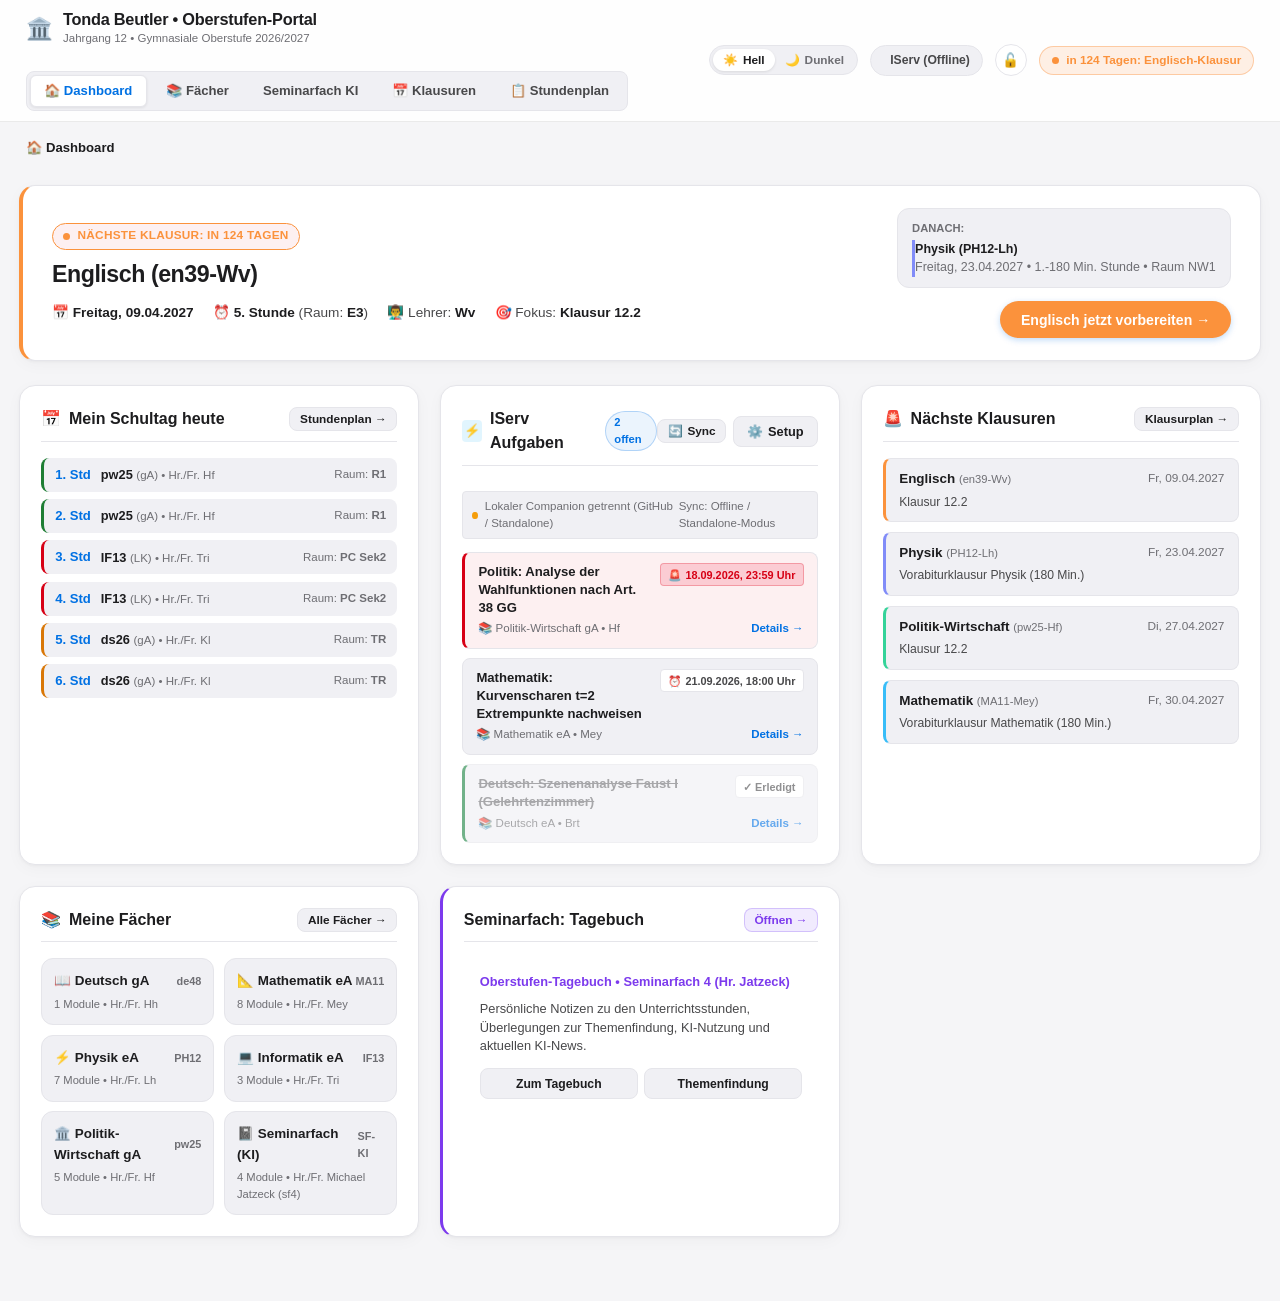
==== index.html @ 4c6f95b9 "auto: 3 Datei(en) - index.html, integral_kurs.js, tonda-oberstufe.html" ====
<!DOCTYPE html>
<html lang="de" data-theme="light">
<head>
  <meta charset="UTF-8">
  <meta name="viewport" content="width=device-width, initial-scale=1.0">
  <title>Tonda Beutler &bull; Oberstufen-Portal (Jahrgang 12)</title>
  <!-- KaTeX for crisp formulas without raw dollar signs (Local fast loading with CDN fallback) -->
  <link rel="stylesheet" href="katex.min.css">
  <link rel="stylesheet" href="katex-fonts.css?v=1">
  <script src="katex.min.js"></script>
  <!-- Early theme initialization to avoid flash of unstyled theme -->
  <script>
    (function() {
      try {
        var saved = localStorage.getItem('tonda_portal_theme');
        var prefersDark = window.matchMedia && window.matchMedia('(prefers-color-scheme: dark)').matches;
        var theme = (saved === 'light' || saved === 'dark') ? saved : (prefersDark ? 'dark' : 'light');
        document.documentElement.setAttribute('data-theme', theme);
      } catch (e) {}
    })();
  </script>
  <link rel="stylesheet" href="style.css?v=20261105_navfix">
  <link rel="stylesheet" href="mathe_trainer.css?v=20261105_5">
</head>
<body>

  <!-- Top Global Portal Navigation Bar -->
  <nav class="portal-nav">
    <div class="nav-left">
      <div class="portal-brand" onclick="navigateTo('dashboard')" style="cursor: pointer;">
        <span class="portal-logo-icon">🏛️</span>
        <div>
          <div class="portal-title">Tonda Beutler &bull; Oberstufen-Portal</div>
          <div class="portal-subtitle">Jahrgang 12 &bull; Gymnasiale Oberstufe 2026/2027</div>
        </div>
      </div>
      <div class="nav-tabs">
        <button class="nav-tab active" data-tab="dashboard" onclick="navigateTo('dashboard')">
          🏠 Dashboard
        </button>
        <button class="nav-tab" data-tab="faecher" onclick="navigateTo('faecher')">
          📚 Fächer
        </button>
        <button class="nav-tab" data-tab="seminarfach" onclick="navigateTo('seminarfach'); if(typeof renderSeminarfachView==='function')renderSeminarfachView();">
          Seminarfach KI
        </button>
        <button class="nav-tab" data-tab="kalender" onclick="navigateTo('kalender')">
          📅 Klausuren
        </button>
        <button class="nav-tab" data-tab="stundenplan" onclick="navigateTo('stundenplan')">
          📋 Stundenplan
        </button>
      </div>
    </div>
    <div class="nav-right">
      <!-- Apple-style Segmented Theme Control -->
      <div class="theme-segmented-control" role="group" aria-label="Farbschema auswählen">
        <button class="theme-seg-btn active" id="themeBtnLight" onclick="setTheme('light')" title="Helles Design aktivieren">
          <span>☀️</span>
          <span>Hell</span>
        </button>
        <button class="theme-seg-btn" id="themeBtnDark" onclick="setTheme('dark')" title="Dunkles Design aktivieren">
          <span>🌙</span>
          <span>Dunkel</span>
        </button>
      </div>
      <!-- IServ Status Badge -->
      <div class="iserv-nav-badge" id="navIservBadge" onclick="openIservConfigModal()" title="IServ Verbindung & Privatsphäre-Einstellungen">
        <span class="iserv-status-dot" id="navIservDot"></span>
        <span id="navIservText">IServ</span>
      </div>
      <!-- Privacy Lock Button -->
      <button class="btn-nav-privacy" id="btnNavPrivacy" onclick="triggerPrivacyAction()" title="Privatsphäre & PIN-Schutz">
        <span id="privacyLockIcon">🔒</span>
      </button>
      <span class="student-badge">Tutor: J. Hildebrandt</span>
      <div class="exam-pill-urgent" onclick="openFach('deutsch')" style="background: var(--accent-deutsch-bg); color: var(--accent-deutsch); border-color: var(--accent-deutsch-border); cursor: pointer;">
        <span class="status-dot" style="background: var(--accent-deutsch);"></span>
        <strong>Morgen: Deutsch-Klausur (Der Sandmann)</strong>
      </div>
    </div>
  </nav>

  <!-- Apple-Style Breadcrumbs Navigation Bar -->
  <div class="breadcrumbs-bar" id="breadcrumbsBar">
    <div class="breadcrumbs-trail" id="breadcrumbsTrail">
      <!-- Generated dynamically by main_hub.js?v=20260930_gegenueberstellung -->
    </div>
    <button class="btn-back-nav" id="btnBackNav" onclick="goBack()" style="display: none;">
      ← Zurück
    </button>
  </div>

  <!-- ========================================================================= -->
  <!-- VIEW 1: DASHBOARD (Home / Übersicht)                                      -->
  <!-- ========================================================================= -->
  <div id="view-dashboard" class="portal-view active-view">
    
    <!-- Urgent Klausur Hero Banner -->
    <div id="dashHeroUrgent"></div>

    <!-- 3-Column Dashboard Widgets Grid -->
    <div class="dashboard-grid">
      
      <!-- Card 1: Mein Schultag heute -->
      <div class="dash-card">
        <div class="dash-card-header">
          <div class="dash-card-title">
            <span>📅</span> Mein Schultag heute
          </div>
          <button class="btn-cal-action" onclick="navigateTo('stundenplan')" style="padding: 0.25rem 0.6rem; font-size: 0.74rem;">
            Stundenplan &rarr;
          </button>
        </div>
        <div class="today-schedule-list" id="todayScheduleList">
          <!-- Populated by renderTodaySchedule() -->
        </div>
      </div>

      <!-- Card 2: IServ Aufgaben & Hausaufgaben -->
      <div class="dash-card iserv-card" id="dashIservCard">
        <div class="dash-card-header">
          <div class="dash-card-title">
            <span class="iserv-header-icon">⚡</span>
            <span>IServ Aufgaben</span>
            <span class="iserv-pill-badge" id="iservCounterBadge">Lädt...</span>
          </div>
          <div class="iserv-card-actions">
            <button class="btn-cal-action iserv-btn-sync" id="btnIservSync" onclick="refreshIservTasks(event)" title="Aufgaben jetzt mit IServ abgleichen">
              <span id="syncSpinnerIcon">🔄</span> Sync
            </button>
            <button class="btn-cal-action" onclick="openIservConfigModal()" title="IServ Verbindung &amp; Schutz einstellen" style="display: inline-flex; align-items: center; gap: 0.3rem;">
              <span>⚙️</span> <span>Setup</span>
            </button>
          </div>
        </div>
        <!-- IServ Connection status bar -->
        <div class="iserv-status-bar" id="iservStatusBar" onclick="openIservConfigModal()" style="cursor: pointer;" title="Klicken für IServ-Einstellungen &amp; Verbindung">
          <div class="iserv-status-left">
            <span class="iserv-dot" id="iservStatusDot"></span>
            <span id="iservStatusServer">IServ verbinden...</span>
          </div>
          <span class="iserv-sync-label" id="iservLastSyncLabel">-</span>
        </div>
        <!-- Tasks list container -->
        <div class="iserv-tasks-list" id="iservTasksList">
          <div class="iserv-loading-state">Lade Aufgaben von IServ...</div>
        </div>
      </div>

      <!-- Card 2: Nächste Klausuren -->
      <div class="dash-card">
        <div class="dash-card-header">
          <div class="dash-card-title">
            <span>🚨</span> Nächste Klausuren
          </div>
          <button class="btn-cal-action" onclick="navigateTo('kalender')" style="padding: 0.25rem 0.6rem; font-size: 0.74rem;">
            Klausurplan &rarr;
          </button>
        </div>
        <div class="dash-exams-list" id="dashExamsList">
          <!-- Populated by renderUpcomingExams() -->
        </div>
      </div>

      <!-- Card 3: Schnellauswahl Fächer -->
      <div class="dash-card">
        <div class="dash-card-header">
          <div class="dash-card-title">
            <span>📚</span> Meine Fächer
          </div>
          <button class="btn-cal-action" onclick="navigateTo('faecher')" style="padding: 0.25rem 0.6rem; font-size: 0.74rem;">
            Alle Fächer &rarr;
          </button>
        </div>
        <div class="dash-subjects-grid" id="dashSubjectsGrid">
          <!-- Populated by renderDashboardSubjects() -->
        </div>
      </div>

      <!-- Card 4: Seminarfach KI & Tagebuch -->
      <div class="dash-card" style="border-left: 3px solid #7c3aed;">
        <div class="dash-card-header">
          <div class="dash-card-title">
            Seminarfach: Tagebuch
          </div>
          <button class="btn-cal-action" onclick="navigateTo('seminarfach')" style="padding: 0.25rem 0.6rem; font-size: 0.74rem; background: rgba(139, 92, 246, 0.12); color: #7c3aed; border-color: rgba(139, 92, 246, 0.3);">
            Öffnen &rarr;
          </button>
        </div>
        <div style="padding: 0.85rem 1rem; display: flex; flex-direction: column; gap: 0.55rem;">
          <div style="font-size: 0.8rem; font-weight: 700; color: #7c3aed;">
            Oberstufen-Tagebuch &bull; Seminarfach 4 (Hr. Jatzeck)
          </div>
          <div style="font-size: 0.8rem; color: var(--text-secondary); line-height: 1.45;">
            Persönliche Notizen zu den Unterrichtsstunden, Überlegungen zur Themenfindung, KI-Nutzung und aktuellen KI-News.
          </div>
          <div style="display: flex; gap: 0.4rem; margin-top: 0.25rem;">
            <button class="btn-cal-action" onclick="navigateTo('seminarfach')" style="font-size: 0.76rem; flex: 1;">
              Zum Tagebuch
            </button>
            <button class="btn-cal-action" onclick="navigateTo('seminarfach'); switchSfTab('themen');" style="font-size: 0.76rem; flex: 1;">
              Themenfindung
            </button>
          </div>
        </div>
      </div>

    </div>

  </div>

  <!-- ========================================================================= -->
  <!-- VIEW 2: FÄCHER-HUB (Catalog of all Grade 12 subjects)                    -->
  <!-- ========================================================================= -->
  <div id="view-faecher" class="portal-view">
    <div class="faecher-hero">
      <h2>📚 Deine Kurse &amp; Fächer (Jahrgang 12)</h2>
      <p>Wähle ein Schulfach aus, um direkt in die zugehörigen Lernmodule, Klausurschwerpunkte und Aufgaben einzutauchen.</p>
    </div>
    <div class="faecher-grid" id="faecherGrid">
      <!-- Populated by renderFaecherGrid() -->
    </div>
  </div>

  <!-- ========================================================================= -->
  <!-- VIEW 3: FACH-DETAILANSICHT (Themenkatalog des gewählten Fachs)            -->
  <!-- ========================================================================= -->
  <div id="view-fach-detail" class="portal-view">
    <div class="fach-detail-header" id="fachDetailHeader">
      <!-- Populated dynamically by renderFachDetail() -->
    </div>

    <!-- Segmented Tab Bar: Themen vs IServ-Dateien vs Eigene Uploads -->
    <div class="fach-subtabs-nav">
      <button class="fach-subtab-btn active" id="btnSubTabThemen" onclick="switchFachSubTab('themen')">
        <span>📚</span>
        <span>Themen &amp; Lernmodule</span>
      </button>
      <button class="fach-subtab-btn" id="btnSubTabIservFiles" onclick="switchFachSubTab('iserv-files')">
        <span>📁</span>
        <span>IServ Kursordner &amp; Dokumente</span>
        <span class="subtab-pill" id="fachFilesBadge">IServ</span>
      </button>
      <button class="fach-subtab-btn" id="btnSubTabUserDocs" onclick="switchFachSubTab('user-docs')">
        <span>📤</span>
        <span>Eigene Uploads &amp; Mitschriften</span>
        <span class="subtab-pill" id="fachUserDocsBadge" style="background: rgba(16, 185, 129, 0.15); color: #10b981;">0</span>
      </button>
    </div>

    <!-- Panel 1: Themenkatalog -->
    <div class="themen-grid" id="themenGrid">
      <!-- Populated dynamically by renderFachDetail() -->
    </div>

    <!-- Panel 2: IServ Files Explorer -->
    <div id="fachIservFilesPanel" class="fach-files-panel" style="display: none;">
      <!-- Explorer Header & Path -->
      <div class="files-explorer-header">
        <div class="files-explorer-title-box">
          <div class="files-breadcrumb-trail" id="filesBreadcrumbs">
            <!-- Breadcrumbs -->
          </div>
          <div class="files-status-info" id="filesStatusInfo">
            Lade Ordnerinhalt...
          </div>
        </div>
        <div class="files-top-actions">
          <button class="btn-action-dl-folder" id="btnDownloadFolder" onclick="downloadCurrentFolderForAi()" title="Alle Dateien und Unterordner dieses Verzeichnisses lokal speichern, damit die KI sie lesen kann">
            <span>⚡</span>
            <span id="lblDownloadFolder">Ganzen Ordner für KI freigeben</span>
          </button>
          <a class="btn-cal-action" id="linkOpenIservWeb" href="#" target="_blank" rel="noopener noreferrer" title="Diesen Ordner direkt auf IServ im Browser öffnen" style="text-decoration: none; display: inline-flex; align-items: center; justify-content: center; font-size: 1rem;">
            🌐
          </a>
          <button class="btn-cal-action" onclick="refreshCurrentFolder()" title="Aktualisieren">
            🔄
          </button>
        </div>
      </div>

      <!-- Files & Folders Content Grid -->
      <div class="files-layout-grid">
        <!-- Column 1: Unterordner -->
        <div class="files-col files-folders-col">
          <div class="files-col-header">
            <span>📁 Unterordner</span>
            <span class="files-col-badge" id="foldersCountBadge">0</span>
          </div>
          <div class="files-list-container" id="foldersListContainer">
            <!-- Folders populated dynamically -->
          </div>
        </div>

        <!-- Column 2: Dokumente & Dateien -->
        <div class="files-col files-docs-col">
          <div class="files-col-header">
            <span>📄 Dateien &amp; Arbeitsblätter</span>
            <span class="files-col-badge" id="filesCountBadge">0</span>
          </div>
          <div class="files-list-container" id="filesListContainer">
            <!-- Files populated dynamically -->
          </div>
        </div>
      </div>

      <!-- Informative Helper Banner -->
      <div class="files-ai-banner">
        <span style="font-size: 1.2rem;">💡</span>
        <div>
          <strong>Wie funktioniert die Freigabe für die KI?</strong>
          <p style="margin: 0.2rem 0 0 0; font-size: 0.76rem; color: var(--text-secondary); line-height: 1.4;">
            Wenn du auf <strong>„Für KI freigeben“</strong> klickst, lädt der lokale Server das Dokument in deinen geschützten Ordner <code>school/iserv_files/...</code> herunter. Ich als deine KI-Assistenz habe sofort vollen Lesezugriff auf die PDF-Inhalte und Arbeitsblätter, um dir beim Verstehen und Lösen der Aufgaben zu helfen.
          </p>
        </div>
      </div>
    </div>

    <!-- Panel 3: Eigene Uploads & Mitschriften -->
    <div id="fachUserDocsPanel" class="fach-user-docs-panel" style="display: none; padding-top: 0.5rem;">
      <!-- Populated dynamically by renderSubjectUserDocuments() -->
    </div>
  </div>

  <!-- ========================================================================= -->
  <!-- VIEW 4: FOKUSSIERTER TOPIC-WORKSPACE (Isoliertes Lernen)                 -->
  <!-- ========================================================================= -->
  <div id="view-topic-workspace" class="portal-view">
    
    <!-- Top Workspace Controller -->
    <div class="topic-workspace-header">
      <div class="topic-ws-left">
        <button class="btn-back-nav" id="btnWsBack" onclick="goBack()">
          &larr; Zurück zum Fach
        </button>
        <div class="topic-ws-title" id="wsTopicTitle">Lernmodul</div>
        <span class="p-badge" id="wsFachBadge">Fach</span>
      </div>
      <div id="wsTopicSubtitle" style="font-size: 0.82rem; color: var(--text-secondary); font-weight: 500;"></div>
    </div>

    <!-- Generic Module Placeholder -->
    <div id="topic-generic-placeholder" class="topic-module-box"></div>

    <!-- --------------------------------------------------------------------- -->
    <!-- DEUTSCH TOPIC: E.T.A. HOFFMANN - DER SANDMANN                         -->
    <!-- --------------------------------------------------------------------- -->
    <div id="topic-deutsch-sandmann" class="topic-module-box">
      <style>
        .deutsch-hero-banner {
          background: linear-gradient(135deg, rgba(185, 28, 28, 0.12) 0%, rgba(185, 28, 28, 0.03) 100%);
          border: 1px solid var(--accent-deutsch-border);
          border-left: 5px solid var(--accent-deutsch);
          border-radius: var(--radius-lg);
          padding: 1.25rem 1.5rem;
          margin-bottom: 1.5rem;
          display: flex;
          justify-content: space-between;
          align-items: center;
          flex-wrap: wrap;
          gap: 1rem;
        }
        .dh-title-area h2 {
          font-size: 1.45rem;
          font-weight: 800;
          color: var(--text-primary);
          margin-bottom: 0.25rem;
          display: flex;
          align-items: center;
          gap: 0.6rem;
        }
        .dh-meta {
          font-size: 0.85rem;
          color: var(--text-secondary);
          display: flex;
          flex-wrap: wrap;
          gap: 0.75rem;
          margin-top: 0.35rem;
        }
        .dh-pill {
          display: inline-flex;
          align-items: center;
          gap: 0.35rem;
          padding: 0.2rem 0.6rem;
          border-radius: var(--radius-xs);
          font-size: 0.76rem;
          font-weight: 700;
          background: var(--accent-deutsch-bg);
          color: var(--accent-deutsch);
          border: 1px solid var(--accent-deutsch-border);
        }
        .deutsch-tab-bar {
          display: flex;
          gap: 0.5rem;
          margin-bottom: 1.25rem;
          overflow-x: auto;
          padding-bottom: 0.25rem;
        }
        .deutsch-tab-btn {
          padding: 0.6rem 1.1rem;
          background: var(--bg-card);
          border: 1px solid var(--border-subtle);
          border-radius: var(--radius-md);
          color: var(--text-secondary);
          font-size: 0.86rem;
          font-weight: 600;
          cursor: pointer;
          transition: all 0.2s ease;
          display: inline-flex;
          align-items: center;
          gap: 0.45rem;
          white-space: nowrap;
        }
        .deutsch-tab-btn:hover {
          background: var(--bg-subtle);
          color: var(--text-primary);
          border-color: var(--border-medium);
        }
        .deutsch-tab-btn.active {
          background: var(--accent-deutsch);
          color: #ffffff;
          border-color: var(--accent-deutsch);
          box-shadow: 0 2px 8px rgba(185, 28, 28, 0.3);
        }
        .deutsch-panel {
          display: none;
          flex-direction: column;
          gap: 1.25rem;
        }
        .deutsch-panel.active-panel {
          display: flex;
        }
        .contrast-grid {
          display: grid;
          grid-template-columns: 1fr 1fr;
          gap: 1.25rem;
        }
        @media (max-width: 820px) {
          .contrast-grid {
            grid-template-columns: 1fr;
          }
        }
        .c-box {
          background: var(--bg-card);
          border-radius: var(--radius-md);
          border: 1px solid var(--border-subtle);
          padding: 1.2rem;
          box-shadow: var(--card-shadow);
          display: flex;
          flex-direction: column;
          gap: 0.75rem;
        }
        .c-box.clara {
          border-top: 4px solid #0284c7;
        }
        .c-box.olimpia {
          border-top: 4px solid var(--accent-deutsch);
        }
        .c-box.coppelius {
          border-top: 4px solid #7c3aed;
        }
        .c-box.coppola {
          border-top: 4px solid #d97706;
        }
        .c-head {
          display: flex;
          justify-content: space-between;
          align-items: baseline;
          border-bottom: 1px solid var(--border-subtle);
          padding-bottom: 0.6rem;
        }
        .c-head h4 {
          font-size: 1.05rem;
          font-weight: 800;
          color: var(--text-primary);
        }
        .c-badge {
          font-size: 0.72rem;
          font-weight: 700;
          padding: 0.15rem 0.5rem;
          border-radius: var(--radius-xs);
        }
        .quiz-card {
          background: var(--bg-card);
          border: 1px solid var(--border-subtle);
          border-radius: var(--radius-md);
          padding: 1rem 1.2rem;
          display: flex;
          flex-direction: column;
          gap: 0.5rem;
          box-shadow: var(--card-shadow);
        }
        .quiz-q {
          font-weight: 700;
          font-size: 0.92rem;
          color: var(--text-primary);
          display: flex;
          align-items: center;
          gap: 0.5rem;
        }
        .quiz-a {
          display: none;
          background: var(--bg-subtle);
          border-left: 3px solid var(--accent-deutsch);
          padding: 0.75rem 1rem;
          border-radius: 0 var(--radius-sm) var(--radius-sm) 0;
          font-size: 0.85rem;
          color: var(--text-secondary);
          line-height: 1.5;
          margin-top: 0.4rem;
        }
        .btn-toggle-quiz {
          align-self: flex-start;
          background: transparent;
          border: 1px solid var(--border-medium);
          padding: 0.3rem 0.75rem;
          border-radius: var(--radius-sm);
          font-size: 0.78rem;
          font-weight: 600;
          color: var(--text-secondary);
          cursor: pointer;
          transition: all 0.15s ease;
        }
        .btn-toggle-quiz:hover {
          background: var(--bg-subtle);
          color: var(--text-primary);
        }
        .quote-callout {
          background: var(--bg-subtle);
          border-left: 4px solid var(--accent-deutsch);
          border-radius: 0 var(--radius-sm) var(--radius-sm) 0;
          padding: 0.85rem 1.15rem;
          margin: 0.5rem 0;
          font-style: italic;
          color: var(--text-primary);
          font-size: 0.92rem;
          line-height: 1.45;
        }
        .quote-sub {
          display: block;
          font-style: normal;
          font-size: 0.78rem;
          color: var(--text-muted);
          margin-top: 0.35rem;
          font-weight: 600;
        }
      </style>

      <!-- HERO BANNER -->
      <div class="deutsch-hero-banner">
        <div class="dh-title-area">
          <h2><span>📖</span> E.T.A. Hoffmann: Der Sandmann (1816)</h2>
          <div class="dh-meta">
            <span class="dh-pill">🚨 Klausur: 01.10.2026 (1. Std., R3)</span>
            <span>Fach: <strong>Deutsch gA (de48)</strong></span>
            <span>Lehrerin: <strong>Fr. Heinrich (Hh)</strong></span>
            <span>Epoche: <strong>Schwarze Romantik / Spätromantik</strong></span>
          </div>
        </div>
        <div style="display: flex; gap: 0.5rem;">
          <button class="btn-cal-action" onclick="openFach('deutsch')" style="font-size: 0.8rem;">
            &larr; Deutsch-Übersicht
          </button>
        </div>
      </div>

      <!-- TAB NAVIGATION -->
      <div class="deutsch-tab-bar">
        <button class="deutsch-tab-btn active" id="dtab-btn-augen" onclick="switchDeutschTab('augen')">
          <span>👀</span> 1. Erstes &amp; Zweites Augenpaar
        </button>
        <button class="deutsch-tab-btn" id="dtab-btn-auseinandersetzung" onclick="switchDeutschTab('auseinandersetzung')">
          <span>✍️</span> 2. Die Gegenüberstellung (Leitfaden)
        </button>
        <button class="deutsch-tab-btn" id="dtab-btn-streitfragen" onclick="switchDeutschTab('streitfragen')">
          <span>⚔️</span> 3. Die 3 Klausur-Streitfragen
        </button>
        <button class="deutsch-tab-btn" id="dtab-btn-zitate" onclick="switchDeutschTab('zitate')">
          <span>💎</span> 4. Zitate &amp; Formulierungen
        </button>
        <button class="deutsch-tab-btn" id="dtab-btn-quiz" onclick="switchDeutschTab('quiz')">
          <span>🧠</span> 5. Klausur-Quiz (8 Fragen)
        </button>
      </div>

      <!-- =================================================================== -->
      <!-- TAB 1: ERSTES & ZWEITES AUGENPAAR                                   -->
      <!-- =================================================================== -->
      <div id="dpanel-augen" class="deutsch-panel active-panel">
        
        <!-- CARD 1: DIE WEIBLICHEN AUGENPAARE (CLARA VS. OLIMPIA) -->
        <section class="p-card">
          <div class="p-card-header">
            <h3><span>👁️</span> Ebene 1: Die gegensätzlichen Frauenaugen (Clara vs. Olimpia)</h3>
            <span class="p-badge" style="background: rgba(185, 28, 28, 0.15); color: var(--accent-deutsch); border: 1px solid var(--accent-deutsch-border);">Klausur-Kernfokus</span>
          </div>
          <p style="font-size: 0.88rem; color: var(--text-secondary); line-height: 1.5; margin-bottom: 1rem;">
            Das Augenmotiv spiegelt Nathanaels geistigen Zustand und seine gestörte Beziehung zur Wirklichkeit. Im Zentrum steht der <strong>fatale Rollentausch</strong> zwischen der lebendigen Frau und der toten Holzpuppe:
          </p>

          <div class="contrast-grid">
            <!-- CLARA -->
            <div class="c-box clara">
              <div class="c-head">
                <h4>1. Augenpaar: Clara</h4>
                <span class="c-badge" style="background: rgba(2, 132, 199, 0.15); color: #0284c7; border: 1px solid rgba(2, 132, 199, 0.3);">Aufklärung &bull; Realität</span>
              </div>
              <ul style="font-size: 0.84rem; color: var(--text-secondary); line-height: 1.55; margin-left: 1.1rem; display: flex; flex-direction: column; gap: 0.45rem;">
                <li><strong>Namensbedeutung:</strong> Lat. <em>clarus</em> = die Helle, Klare, Reine, Einsichtige.</li>
                <li><strong>Reale Beschaffenheit:</strong> Lebendige, klare, aufmerksame Augen. Der Erzähler lobt ihren seelenvollen, reinen Blick.</li>
                <li><strong>Funktion &amp; Weltbild:</strong> Repräsentantin der <strong>Aufklärung</strong> und des gesunden Menschenverstands. Sie entlarvt den Sandmann als psychologisches Hirngespinst (<em>„Alles Entsetzliche existierte nur in deinem Gemüt“</em>).</li>
                <li><strong>Nathanaels Wahrnehmungsverzerrung:</strong> Da Clara seine düsteren Dichtungen kritisch hinterfragt und nicht hysterisch bewundert, empfindet er ihren klaren Blick als Kälte. Er beschuldigt sie eines <em>„toten Gemüts“</em> und beschimpft sie im Affekt als <strong>„leblose, verdammte Puppe“</strong>!</li>
                <li><strong>Beziehungsdynamik:</strong> Echte, gleichberechtigte Kommunikation. Nathanael hält diese Konfrontation mit der Wirklichkeit nicht aus.</li>
              </ul>
            </div>

            <!-- OLIMPIA -->
            <div class="c-box olimpia">
              <div class="c-head">
                <h4>2. Augenpaar: Olimpia</h4>
                <span class="c-badge" style="background: rgba(185, 28, 28, 0.15); color: var(--accent-deutsch); border: 1px solid var(--accent-deutsch-border);">Täuschung &bull; Projektion</span>
              </div>
              <ul style="font-size: 0.84rem; color: var(--text-secondary); line-height: 1.55; margin-left: 1.1rem; display: flex; flex-direction: column; gap: 0.45rem;">
                <li><strong>Reale Beschaffenheit:</strong> Eine leblose Holzpuppe (Automat). Ihre Augen sind <strong>starre Glasaugen</strong>, blicklos, unbeweglich, seelenlos und <em>„todesstarr“</em>.</li>
                <li><strong>Nathanaels Wahrnehmungsverzerrung:</strong> Durch Coppolas manipulierendes <strong>Taschenperspektiv</strong> meint Nathanael, in ihren Augen tiefste Seelenverwandtschaft, Liebe und feurige Blicke zu sehen (<em>„strahlende Sehnsucht“</em>).</li>
                <li><strong>Funktion &amp; Weltbild:</strong> <strong>Narzisstische Projektionsfläche</strong>. Olimpia sagt im Grunde nur <em>„Ach, ach!“</em>. Sie widerspricht nie, hat keinen eigenen Verstand und dient Nathanael nur als stummer Spiegel, in dem er sich selbst als Dichtergenie anhimmelt.</li>
                <li><strong>Höhepunkt &amp; Vernichtung:</strong> Streit zwischen Coppola und Spalanzani. Spalanzani reißt ihr die Augen heraus und schleudert Nathanael die blutigen Glasaugen an die Brust: <em>„Da hast du die Augen!“</em></li>
                <li><strong>Beziehungsdynamik:</strong> Schein-Beziehung ohne Gegenüber. Nathanael liebt nicht Olimpia, sondern nur sein eigenes Echo.</li>
              </ul>
            </div>
          </div>

          <!-- KLAUSUR-HIGHLIGHT BOX -->
          <div class="schema-box" style="border-left: 4px solid var(--accent-deutsch); margin-top: 1.25rem;">
            <div class="sb-head">
              <strong>💡 Klausur-Pointe für die Bestnote: Der fatale Rollentausch</strong>
              <span class="sb-badge" style="background: var(--accent-deutsch-bg); color: var(--accent-deutsch);">Pointen-Garant</span>
            </div>
            <p style="font-size: 0.85rem; color: var(--text-secondary); line-height: 1.5;">
              Nathanael erleidet eine vollständige Verkehrung seiner Wahrnehmung: 
              Er degradiert die <strong>lebendige, fühlende Frau (Clara)</strong> zur <em>„leblosen Puppe“</em>, weil sie autonom denkt und ihm widerspricht. Gleichzeitig erhebt er die <strong>tote, künstliche Holzpuppe (Olimpia)</strong> zur <em>„einzigen Frau mit Seele“</em>, weil sie stumm bleibt und sein Ego ungestört reflektiert. Seine Liebe zu Olimpia ist in Wahrheit reiner <strong>Narzissmus</strong>.
            </p>
          </div>
        </section>

        <!-- CARD 2: DIE TRAUMATISCHEN GEWALT-SZENEN (COPPELIUS VS. COPPOLA) -->
        <section class="p-card">
          <div class="p-card-header">
            <h3><span>⚡</span> Ebene 2: Die traumatischen Augen-Szenen (Kindheit vs. Erwachsenenalter)</h3>
            <span class="p-badge" style="background: rgba(124, 58, 237, 0.15); color: #7c3aed; border: 1px solid rgba(124, 58, 237, 0.3);">Traumagenese &bull; Freud</span>
          </div>

          <div class="contrast-grid">
            <!-- SZENE 1 -->
            <div class="c-box coppelius">
              <div class="c-head">
                <h4>1. Szene: Das Kindheitstrauma</h4>
                <span class="c-badge" style="background: rgba(124, 58, 237, 0.15); color: #7c3aed;">Coppelius &bull; Alchemie</span>
              </div>
              <ul style="font-size: 0.84rem; color: var(--text-secondary); line-height: 1.55; margin-left: 1.1rem; display: flex; flex-direction: column; gap: 0.45rem;">
                <li><strong>Der Ursprung:</strong> Die Amme erzählt das Schauermärchen vom Sandmann, der bösen Kindern Sand in die Augen streut, bis sie blutig herausspringen, und sie an seine Jungen im Eulennest verfüttert.</li>
                <li><strong>Die Konfrontation:</strong> Nathanael versteckt sich im Zimmer des Vaters. Der grässliche Advokat <strong>Coppelius</strong> führt alchemistische Experimente durch.</li>
                <li><strong>Der Gewaltexzess:</strong> Coppelius entdeckt den Knaben, reißt ihn an sich: <em>„Augen her, Augen her!“</em> Er droht, glühende Asche/Glutkörner in seine Augen zu streuen und schraubt ihm symbolisch Hände und Füße ab.</li>
                <li><strong>Das Ende:</strong> Bei einem späteren Experiment explodiert der Ofen – der Vater stirbt, Coppelius flieht spurlos.</li>
                <li><strong>Deutung nach Freud:</strong> Angst vor Erblindung ist die psychische Verschiebung der <strong>Kastrationsangst</strong> und der Angst vor Bestrafung durch die übermächtige Vaterfigur.</li>
              </ul>
            </div>

            <!-- SZENE 2 -->
            <div class="c-box coppola">
              <div class="c-head">
                <h4>2. Szene: Die Wiederkehr des Traumas</h4>
                <span class="c-badge" style="background: rgba(217, 119, 6, 0.15); color: #d97706;">Coppola &bull; Brillen &amp; Puppe</span>
              </div>
              <ul style="font-size: 0.84rem; color: var(--text-secondary); line-height: 1.55; margin-left: 1.1rem; display: flex; flex-direction: column; gap: 0.45rem;">
                <li><strong>Das Auftauchen:</strong> Der italienische Händler <strong>Giuseppe Coppola</strong> klopft an Nathanaels Studentenzimmer. Er ähnelt Coppelius bis aufs Haar.</li>
                <li><strong>Die Kiste der Augen:</strong> Coppola ruft: <em>„Ei, Sköne Oke – Sköne Oke!“</em> (Schöne Augen). Er öffnet seinen Kasten: Hunderte Brillen und Linsen starren Nathanael wie flammende, dämonische Augen an.</li>
                <li><strong>Das Instrument der Täuschung:</strong> Nathanael kauft aus panischer Beklemmung das <strong>Taschenperspektiv</strong>. Statt die Realität zu schärfen, verzerrt das optische Glas seinen Blick auf Olimpia vollends.</li>
                <li><strong>Die Entlarvung:</strong> Nathanael wird Zeuge des Streits zwischen Spalanzani und Coppola. Olimpia liegt ohne Augen da – die blutigen Glasaugen fliegen ihm an die Brust.</li>
                <li><strong>Der Rückfall:</strong> Das verdrängte Kindheitstrauma bricht schlagartig durch; Nathanael verfällt dem absoluten Tobsuchtswahn (<em>„Feuerkreis, dreh dich!“</em>).</li>
              </ul>
            </div>
          </div>
        </section>

      </div>

      <!-- =================================================================== -->
      <!-- =================================================================== -->
      <!-- TAB 2: DIE GEGENÜBERSTELLUNG (LEITFADEN & 4 KRITERIEN)              -->
      <!-- =================================================================== -->
      <div id="dpanel-auseinandersetzung" class="deutsch-panel">
        <section class="p-card">
          <div class="p-card-header">
            <h3><span>⚖️</span> Leitfaden: Wie schreibe ich die Gegenüberstellung (AFB II / III)?</h3>
            <span class="p-badge" style="background: rgba(30, 126, 52, 0.15); color: #16a34a; border: 1px solid rgba(30, 126, 52, 0.3);">Klausur-Erfolgsplan</span>
          </div>
          <p style="font-size: 0.88rem; color: var(--text-secondary); line-height: 1.5; margin-bottom: 1rem;">
            Der Operator <strong>„Gegenüberstellen“</strong> (Vergleichen) verlangt, zwei Figuren, Aspekte oder Textstellen nach <strong>festen Kriterien</strong> systematisch auf <strong>Gemeinsamkeiten</strong> und <strong>Unterschiede</strong> zu untersuchen und ein synthetisierendes Fazit zu ziehen.
          </p>

          <div class="schema-step-list">
            <!-- SCHRITT 1 -->
            <div class="schema-box" style="border-left: 3px solid #0284c7;">
              <div class="sb-head">
                <strong>1. Einleitung (ca. 10 %): Basissatz &amp; Vergleichshypothese</strong>
                <span class="sb-badge" style="background: rgba(2, 132, 199, 0.15); color: #0284c7;">Schritt 1</span>
              </div>
              <ul style="font-size: 0.82rem; color: var(--text-secondary); line-height: 1.5;">
                <li><strong>Basissatz:</strong> Textsorte (Schauernovelle), Titel (<em>Der Sandmann</em>), Autor (E.T.A. Hoffmann), Erscheinungsjahr (1816), Epoche (Schwarze Romantik).</li>
                <li><strong>Nennung der Vergleichsgegenstände:</strong> 1. Augenpaar (Clara) vs. 2. Augenpaar (Olimpia).</li>
                <li><strong>Vergleichshypothese formulieren:</strong> <em>„Die Augenpaare von Clara und Olimpia fungieren als kontrastierende Spiegel von Nathanaels Psyche und markieren den Wendepunkt seines fortschreitenden Realitätsverlusts.“</em></li>
              </ul>
            </div>

            <!-- SCHRITT 2: DIE 4 KRITERIEN -->
            <div class="schema-box" style="border-left: 3px solid #d97706;">
              <div class="sb-head">
                <strong>2. Hauptteil: Der kriterienorientierte Vergleich (Die 4 Kern-Kriterien)</strong>
                <span class="sb-badge" style="background: rgba(217, 119, 6, 0.15); color: #d97706;">Schritt 2 &bull; Kriterien</span>
              </div>
              <div style="display: flex; flex-direction: column; gap: 0.6rem; margin-top: 0.4rem;">
                <div style="background: var(--bg-card); padding: 0.6rem 0.8rem; border-radius: var(--radius-sm); border: 1px solid var(--border-subtle);">
                  <strong style="color: var(--text-primary); font-size: 0.83rem;">Kriterium 1: Physische Beschaffenheit (Biologie vs. Mechanik)</strong>
                  <p style="font-size: 0.8rem; color: var(--text-secondary); margin-top: 0.15rem;">
                    Claras Augen sind menschlich, sehend, lebendig und reagieren autonom auf Licht und Emotionen. Olimpias Augen sind tote, künstliche Glasaugen, blicklos, unbeweglich und <em>„todesstarr“</em>.
                  </p>
                </div>
                <div style="background: var(--bg-card); padding: 0.6rem 0.8rem; border-radius: var(--radius-sm); border: 1px solid var(--border-subtle);">
                  <strong style="color: var(--text-primary); font-size: 0.83rem;">Kriterium 2: Epochenkontext &amp; Symbolik (Aufklärung vs. Romantische Täuschung)</strong>
                  <p style="font-size: 0.8rem; color: var(--text-secondary); margin-top: 0.15rem;">
                    Claras Name (lat. <em>clarus</em> = hell, klar) steht für das Ideal der Aufklärung: Vernunft, Entzauberung des Aberglaubens. Olimpia steht für die Schwarze Romantik: Das Unheimliche, Täuschung durch Technik, den leblosen Automaten.
                  </p>
                </div>
                <div style="background: var(--bg-card); padding: 0.6rem 0.8rem; border-radius: var(--radius-sm); border: 1px solid var(--border-subtle);">
                  <strong style="color: var(--text-primary); font-size: 0.83rem;">Kriterium 3: Nathanaels Wahrnehmungsverzerrung (Der fatale Rollentausch)</strong>
                  <p style="font-size: 0.8rem; color: var(--text-secondary); margin-top: 0.15rem;">
                    Nathanael verdreht die Realität pervertiert ins Gegenteil: Er empfindet Claras klaren Blick als Kälte (beschimpft sie als <em>„leblose Puppe“</em>), während er durch Coppolas Taschenperspektiv in Olimpias toten Glasaugen <em>„feurige Blicke“</em> und <em>„Seelentiefe“</em> zu erkennen meint.
                  </p>
                </div>
                <div style="background: var(--bg-card); padding: 0.6rem 0.8rem; border-radius: var(--radius-sm); border: 1px solid var(--border-subtle);">
                  <strong style="color: var(--text-primary); font-size: 0.83rem;">Kriterium 4: Beziehungsdynamik &amp; Funktion für Nathanael (Dialog vs. Monolog/Narzissmus)</strong>
                  <p style="font-size: 0.8rem; color: var(--text-secondary); margin-top: 0.15rem;">
                    Clara ist ein autonomes Gegenüber, das ihm widerspricht und ihn fordert (echte Liebe, die Nathanael überfordert). Olimpia ist ein stummer Spiegel (sagt nur <em>„Ach, ach!“</em>), in dem Nathanael ausschließlich sein eigenes Genie-Ich anhimmelt (reiner Narzissmus).
                  </p>
                </div>
              </div>
            </div>

            <!-- SCHRITT 3: GEMEINSAMKEITEN & UNTERSCHIEDE -->
            <div class="schema-box" style="border-left: 3px solid #7c3aed;">
              <div class="sb-head">
                <strong>3. Synthese: Gemeinsamkeiten &amp; Divergenzen herausarbeiten</strong>
                <span class="sb-badge" style="background: rgba(124, 58, 237, 0.15); color: #7c3aed;">Schritt 3</span>
              </div>
              <ul style="font-size: 0.82rem; color: var(--text-secondary); line-height: 1.5;">
                <li><strong>Gemeinsamkeiten:</strong> Beide Figuren werden zum Zentrum von Nathanaels Liebesleidenschaft; an beiden Figuren entzündet sich sein Wahn (Puppen-Motiv, Todes- und Eifersuchtsphantasien).</li>
                <li><strong>Fundamentaler Unterschied:</strong> Clara will ihn in die Realität zurückholen $
ightarrow$ Nathanael flieht; Olimpia erlaubt ihm die totale Flucht aus der Realität $
ightarrow$ Nathanael verfällt ihr restlos.</li>
              </ul>
            </div>

            <!-- SCHRITT 4: FAZIT & SIGNALWÖRTER -->
            <div class="schema-box" style="border-left: 3px solid var(--accent-deutsch);">
              <div class="sb-head">
                <strong>4. Schlusssurteil &amp; Formulierungshilfen für die Gegenüberstellung</strong>
                <span class="sb-badge" style="background: var(--accent-deutsch-bg); color: var(--accent-deutsch);">Schritt 4</span>
              </div>
              <div style="font-size: 0.82rem; color: var(--text-secondary); line-height: 1.55;">
                <p><strong>Perfekte Satzstarter für die Gegenüberstellung:</strong></p>
                <ul style="margin-left: 1.1rem; margin-top: 0.25rem;">
                  <li><em>„Im diametralen Gegensatz zu Claras hellem, lebendigem Blick erweisen sich Olimpias Augen als...“</em></li>
                  <li><em>„Hinsichtlich der Beschaffenheit divergieren die beiden Augenpaare fundamental: Während Clara...“</em></li>
                  <li><em>„Diese Gegenüberstellung verdeutlicht die tragische Inversion in Nathanaels Bewusstsein...“</em></li>
                  <li><em>„Zusammenfassend markiert der Vergleich der beiden Augenpaare die Spaltung zwischen aufgeklärter Wirklichkeit und romantischer Wahnwelt.“</em></li>
                </ul>
              </div>
            </div>
          </div>
        </section>
      </div>

      <!-- =================================================================== -->
      <!-- TAB 3: DIE 3 KLASSISCHEN KLAUSUR-STREITFRAGEN                      -->
      <!-- =================================================================== -->
      <div id="dpanel-streitfragen" class="deutsch-panel">
        
        <!-- STREITFRAGE 1 -->
        <section class="p-card">
          <div class="p-card-header">
            <h3><span>⚔️</span> Streitfrage 1: Psychologischer Wahn vs. Reale Dämonie</h3>
            <span class="p-badge" style="background: rgba(185, 28, 28, 0.15); color: var(--accent-deutsch);">Klassiker Nr. 1</span>
          </div>
          <div class="contrast-grid">
            <div class="c-box" style="border-top: 3px solid #0284c7;">
              <h4 style="color: #0284c7;">Position A: Psychologische Störung / Wahn</h4>
              <ul style="font-size: 0.82rem; color: var(--text-secondary); line-height: 1.5; margin-left: 1rem;">
                <li><strong>Traumatisierung:</strong> Die Ammenmärchen haben sich als Phobie ins kindliche Gemüt eingebrannt. Der Tod des Vaters fixiert das Trauma.</li>
                <li><strong>Autosuggestion:</strong> Nathanael deutet zufällige Begegnungen (Coppola = Hausierer mit Brillen) wahnhaft als Rückkehr des Dämons Coppelius.</li>
                <li><strong>Sigmund Freud („Das Unheimliche“):</strong> Die Bedrohung der Augen ist die verdrängte <em>Kastrationsangst</em>; Coppelius spaltet die Vaterfigur in den guten Vater (Experimente) und bösen Vater (Coppelius/Zerstörer).</li>
              </ul>
            </div>
            <div class="c-box" style="border-top: 3px solid #7c3aed;">
              <h4 style="color: #7c3aed;">Position B: Reale dämonische Mächte</h4>
              <ul style="font-size: 0.82rem; color: var(--text-secondary); line-height: 1.5; margin-left: 1rem;">
                <li><strong>Nachtseite der Natur:</strong> Romantische Überzeugung, dass der Mensch von finsteren, unerklärlichen Schicksalsmächten gelenkt wird.</li>
                <li><strong>Reale Doppelgängerschaft:</strong> Coppola und Coppelius kooperieren nachweislich mit Spalanzani. Die Puppe Olimpia existiert real!</li>
                <li><strong>Schlussauftritt:</strong> Beim Turmsturz steht Coppelius tatsächlich mitten im Volk und prophezeit Nathanaels Tod (<em>„Wart nur, der kommt schon von selbst herunter“</em>).</li>
              </ul>
            </div>
          </div>
          <div class="schema-box" style="margin-top: 0.8rem; background: var(--bg-subtle);">
            <strong style="color: var(--text-primary); font-size: 0.84rem;">🎯 Synthese für die Klausur:</strong>
            <p style="font-size: 0.82rem; color: var(--text-secondary); margin-top: 0.2rem;">
              Hoffmann wendet das poetische Konzept des <strong>unzuverlässigen Erzählers</strong> an (Konzept des Phantastischen nach Todorov). Die düstere Macht entfaltet ihre Wirkung gerade <em>durch</em> Nathanaels labile Psyche. Wie Clara treffend formuliert: Die dunkle Macht kann nur siegen, wenn das eigene Innere ihr Raum gibt.
            </p>
          </div>
        </section>

        <!-- STREITFRAGE 2 -->
        <section class="p-card">
          <div class="p-card-header">
            <h3><span>⚖️</span> Streitfrage 2: Clara – Lebensretterin oder verständnislose Philisterin?</h3>
            <span class="p-badge" style="background: rgba(2, 132, 199, 0.15); color: #0284c7;">Aufklärung vs. Romantik</span>
          </div>
          <div class="contrast-grid">
            <div class="c-box" style="border-top: 3px solid #16a34a;">
              <h4 style="color: #16a34a;">Pro Clara (Die Vernunft &amp; Rettung)</h4>
              <ul style="font-size: 0.82rem; color: var(--text-secondary); line-height: 1.5; margin-left: 1rem;">
                <li>Sie analysiert Nathanaels Trauma messerscharf und nimmt ihm die Schuldgefühle.</li>
                <li>Sie liebt ihn aufrichtig und bewahrt ihn vor dem Duell mit ihrem Bruder Lothar.</li>
                <li>Auf dem Turm versucht sie bis zur letzten Sekunde, ihn vor dem Sturz ins Verderben zu bewahren.</li>
              </ul>
            </div>
            <div class="c-box" style="border-top: 3px solid #dc2626;">
              <h4 style="color: #dc2626;">Contra Clara (Kälte &amp; Philistertum)</h4>
              <ul style="font-size: 0.82rem; color: var(--text-secondary); line-height: 1.5; margin-left: 1rem;">
                <li>Ihr fehlt jedes Verständnis für künstlerische Sensibilität und seelische Abgründe.</li>
                <li>Sie langweilt sich bei seinen Gedichten und fordert ihn auf, seine Kunst ins Feuer zu werfen.</li>
                <li>Am Ende heiratet sie einen biederen, unauffälligen Mann und lebt ein bürgerliches Idyll („Philister-Dasein“).</li>
              </ul>
            </div>
          </div>
        </section>

        <!-- STREITFRAGE 3 -->
        <section class="p-card">
          <div class="p-card-header">
            <h3><span>🤖</span> Streitfrage 3: Olimpia als bösartige Satire auf die Gesellschaft</h3>
            <span class="p-badge" style="background: rgba(217, 119, 6, 0.15); color: #d97706;">Gesellschaftskritik</span>
          </div>
          <p style="font-size: 0.84rem; color: var(--text-secondary); line-height: 1.5;">
            Warum fällt die Gesellschaft wochenlang auf eine Holzpuppe herein?
            Hoffmann übt hier vernichtende Kritik am <strong>patriarchalen Frauenbild</strong> des 19. Jahrhunderts:
          </p>
          <ul style="font-size: 0.82rem; color: var(--text-secondary); line-height: 1.5; margin-left: 1.2rem; margin-top: 0.4rem;">
            <li>Eine „perfekte bürgerliche Dame“ sollte Klavier spielen, zierlich tanzen, nicht widersprechen und den Mann anhimmeln. Olimpia tut exakt das – und wird deshalb von Professoren und Studenten als hochgebildet und sittsam gelobt!</li>
            <li>Nach der Entlarvung bricht in der Stadt Panik aus: Die Bürger verlangen von ihren Bräuten und Ehefrauen, dass sie beim Sprechen leicht gähnen oder ungelenk tanzen, um zu beweisen, dass sie keine Maschinen sind!</li>
          </ul>
        </section>

      </div>

      <!-- =================================================================== -->
      <!-- TAB 4: ZITATE & FORMULIERUNGSHILFEN                                 -->
      <!-- =================================================================== -->
      <div id="dpanel-zitate" class="deutsch-panel">
        
        <!-- CARD: SCHLÜSSELZITATE -->
        <section class="p-card">
          <div class="p-card-header">
            <h3><span>💎</span> Die 6 goldenen Klausur-Zitate (mit Anwendungskontext)</h3>
            <span class="p-badge" style="background: var(--accent-deutsch-bg); color: var(--accent-deutsch);">Auswendig lernen!</span>
          </div>

          <div class="quote-callout">
            „Augen her, Augen her!“
            <span class="quote-sub">Coppelius beim Nachtexperiment &bull; Perfekt für: Kindheitstrauma, Kastrationsangst nach Freud, Ursprung des Wahns.</span>
          </div>

          <div class="quote-callout">
            „Ei, Sköne Oke – Sköne Oke!“
            <span class="quote-sub">Giuseppe Coppola beim Brillenverkauf &bull; Perfekt für: Reaktivierung des Traumas, Verkaufsgespräch der optischen Linsen.</span>
          </div>

          <div class="quote-callout">
            „Glaube, dass wenn es eine dunkle Macht gibt, ... sie in unserem eignen Innern Platz greifen muss.“
            <span class="quote-sub">Clara in ihrem 1. Brief an Nathanael &bull; Perfekt für: Aufklärerische Vernunft, psychologische Verinnerlichung des Bösen.</span>
          </div>

          <div class="quote-callout">
            „Du leblose, verdammte Puppe!“
            <span class="quote-sub">Nathanael zu Clara beim Streit um sein Gedicht &bull; Perfekt für: Verkehrung der Wirklichkeit / Rollentausch vor dem Olimpia-Kontakt.</span>
          </div>

          <div class="quote-callout">
            „Da hast du die Augen – da hast du sie!“
            <span class="quote-sub">Spalanzani schleudert die blutigen Glasaugen an Nathanaels Brust &bull; Perfekt für: Wendepunkt (Peripetie), endgültiger Rückfall in den Wahnsinn.</span>
          </div>

          <div class="quote-callout">
            „Sköne Püppchen, dreh dich! – dreh dich!“
            <span class="quote-sub">Nathanaels Wahnsinnsruf auf dem Rathausturm &bull; Perfekt für: Finale Katastrophe, Verschmelzen von Clara und Olimpia im Wahn.</span>
          </div>
        </section>

        <!-- CARD: FORMULIERUNGSHILFEN -->
        <section class="p-card">
          <div class="p-card-header">
            <h3><span>✍️</span> Elegante Formulierungshilfen für Bestnoten</h3>
            <span class="p-badge" style="background: rgba(2, 132, 199, 0.15); color: #0284c7;">Sprachliche Brillanz</span>
          </div>
          <div class="schema-step-list">
            <div class="schema-box">
              <strong style="color: var(--text-primary); font-size: 0.85rem;">Für die Einleitung:</strong>
              <p style="font-size: 0.8rem; color: var(--text-secondary); margin-top: 0.2rem; font-style: italic;">
                „E.T.A. Hoffmanns 1816 erschienene Schauernovelle ‚Der Sandmann‘ thematisiert das fragile Verhältnis zwischen subjektiver Einbildungskraft und objektiver Realität an der Epochenschwelle von Aufklärung und Schwarzer Romantik.“
              </p>
            </div>
            <div class="schema-box">
              <strong style="color: var(--text-primary); font-size: 0.85rem;">Für den Übergang zur Analyse / Auseinandersetzung:</strong>
              <p style="font-size: 0.8rem; color: var(--text-secondary); margin-top: 0.2rem; font-style: italic;">
                „Dieses Spannungsverhältnis kristallisiert sich insbesondere am zentralen Leitmotiv des Werkes heraus: dem Auge als Spiegel der Seele und Einfallstor des Wahns.“
              </p>
            </div>
            <div class="schema-box">
              <strong style="color: var(--text-primary); font-size: 0.85rem;">Für den Rollentausch (Clara vs. Olimpia):</strong>
              <p style="font-size: 0.8rem; color: var(--text-secondary); margin-top: 0.2rem; font-style: italic;">
                „Nathanaels Wahrnehmungsvermögen unterliegt einer pervertierten Inversion: Während er Claras emanzipierte Vernunft als gefühllose Starrheit denunziert, verklärt er Olimpias mechanische Leblosigkeit zum Inbegriff weiblicher Hingabe.“
              </p>
            </div>
            <div class="schema-box">
              <strong style="color: var(--text-primary); font-size: 0.85rem;">Für das differenzierte Fazit (Synthese):</strong>
              <p style="font-size: 0.8rem; color: var(--text-secondary); margin-top: 0.2rem; font-style: italic;">
                „Hoffmann entzieht dem Rezipienten bewusst die tröstliche Sicherheit einer eindeutigen Deutung. Die Tragödie Nathanaels entfaltet sich exakt in jenem unheimlichen Zwischenreich, in dem psychische Disposition und äußere Schrecknisse unlösbar ineinandergreifen.“
              </p>
            </div>
          </div>
        </section>

      </div>

      <!-- =================================================================== -->
      <!-- TAB 5: INTERAKTIVES KLAUSUR-QUIZ (8 SELBSTTEST-FRAGEN)             -->
      <!-- =================================================================== -->
      <div id="dpanel-quiz" class="deutsch-panel">
        <section class="p-card">
          <div class="p-card-header">
            <h3><span>🧠</span> Express-Check: 8 Klausur-Testfragen (Mit Klick-Lösungen)</h3>
            <button class="btn-cal-action" onclick="toggleAllDeutschAnswers()" style="font-size: 0.78rem;">
              👁️ Alle Antworten aufdecken / verdecken
            </button>
          </div>
          <p style="font-size: 0.85rem; color: var(--text-secondary); margin-bottom: 0.8rem;">
            Teste dich jetzt selbst, um vor der Klausur morgen absolut sicher zu sein:
          </p>

          <div style="display: flex; flex-direction: column; gap: 0.75rem;">
            
            <!-- Q1 -->
            <div class="quiz-card">
              <div class="quiz-q"><span>1.</span> Warum kauft Nathanael das Perspektiv, obwohl er Angst vor Coppola hat?</div>
              <button class="btn-toggle-quiz" onclick="toggleDeutschAnswer(this)">Antwort anzeigen</button>
              <div class="quiz-a">
                Aus einer Mischung aus panischer Beklemmung, Scham und dem unbewussten Drang, Coppola loszuwerden. Das Taschenperspektiv fungiert fortan als optischer Filter, der seine Wahrnehmung manipuliert und Olimpia belebt.
              </div>
            </div>

            <!-- Q2 -->
            <div class="quiz-card">
              <div class="quiz-q"><span>2.</span> Welche Rolle spielt Sigmund Freuds Aufsatz „Das Unheimliche“ für das Werk?</div>
              <button class="btn-toggle-quiz" onclick="toggleDeutschAnswer(this)">Antwort anzeigen</button>
              <div class="quiz-a">
                Freud deutet die Angst vor Augenverlust als <strong>Kastrationsangst</strong>. Das Unheimliche ist nach Freud nichts gänzlich Neues, sondern etwas einst Vertrautes (Kindheitsangst, Ammenmärchen), das verdrängt wurde und nun mit Gewalt wieder an die Oberfläche bricht.
              </div>
            </div>

            <!-- Q3 -->
            <div class="quiz-card">
              <div class="quiz-q"><span>3.</span> Wie kommt es zum Rollentausch zwischen Clara und Olimpia?</div>
              <button class="btn-toggle-quiz" onclick="toggleDeutschAnswer(this)">Antwort anzeigen</button>
              <div class="quiz-a">
                Clara fordert Nathanael heraus, widerspricht ihm und vertritt die Vernunft – Nathanael fühlt sich gekränkt und beschimpft sie als <em>„leblose Puppe“</em>. Olimpia dagegen schweigt, widerspricht nie und dient als leerer Spiegel für sein Ego – Nathanael hält die Holzpuppe deshalb für die einzige beseelte Frau.
              </div>
            </div>

            <!-- Q4 -->
            <div class="quiz-card">
              <div class="quiz-q"><span>4.</span> Was bedeuten Coppolas Worte „Ei, Sköne Oke“?</div>
              <button class="btn-toggle-quiz" onclick="toggleDeutschAnswer(this)">Antwort anzeigen</button>
              <div class="quiz-a">
                Coppola spricht mit italienischem Akzent und meint Brillen und Gläser („Schöne Augen“). Für Nathanael reaktiviert dieser Ausruf jedoch das Kindheitstrauma, in dem Coppelius rief: <em>„Augen her, Augen her!“</em>.
              </div>
            </div>

            <!-- Q5 -->
            <div class="quiz-card">
              <div class="quiz-q"><span>5.</span> Was geschieht auf dem Rathausturm am Ende der Novelle?</div>
              <button class="btn-toggle-quiz" onclick="toggleDeutschAnswer(this)">Antwort anzeigen</button>
              <div class="quiz-a">
                Nathanael will mit Clara die Aussicht genießen. Er greift nach dem Taschenperspektiv, blickt versehentlich auf Clara, verfällt erneut dem Tobsuchtswahn (<em>„Sköne Püppchen, dreh dich!“</em>) und will sie in die Tiefe stürzen. Lothar rettet Clara. Unten in der Menge sieht Nathanael Coppelius und stürzt sich selbst mit zerschmettertem Schädel in den Tod.
              </div>
            </div>

            <!-- Q6 -->
            <div class="quiz-card">
              <div class="quiz-q"><span>6.</span> Inwiefern ist der Erzähler im „Sandmann“ unzuverlässig?</div>
              <button class="btn-toggle-quiz" onclick="toggleDeutschAnswer(this)">Antwort anzeigen</button>
              <div class="quiz-a">
                Die Novelle beginnt mit drei Briefen (Nathanael, Clara, Nathanael), die subjektive, widersprüchliche Sichtweisen bieten. Danach schaltet sich ein Ich-Erzähler ein, der Sympathie für Nathanael hegt, aber zugibt, dass ihm die Worte fehlen. Der Leser erhält nie eine neutrale, objektive Wahrheit.
              </div>
            </div>

            <!-- Q7 -->
            <div class="quiz-card">
              <div class="quiz-q"><span>7.</span> Warum ist Olimpia eine Satire auf das Bildungsbürgertum?</div>
              <button class="btn-toggle-quiz" onclick="toggleDeutschAnswer(this)">Antwort anzeigen</button>
              <div class="quiz-a">
                Weil kein Professor und kein feiner Bürger merkt, dass sie eine Maschine ist. Sie erfüllt perfekt das damalige Klischee der passiven, hübschen, schweigenden Frau. Hoffmann verspottet die Oberflächlichkeit bürgerlicher Salons.
              </div>
            </div>

            <!-- Q8 -->
            <div class="quiz-card">
              <div class="quiz-q"><span>8.</span> Was ist das ideale Urteil in einer Auseinandersetzung zur Frage „Wahnsinn oder Dämonie“?</div>
              <button class="btn-toggle-quiz" onclick="toggleDeutschAnswer(this)">Antwort anzeigen</button>
              <div class="quiz-a">
                Eine Synthese: Nathanael ist zweifellos schwer traumatisiert und autosuggestiv veranlagt; Hoffmann gestaltet jedoch zugleich eine Welt, in der die Realität selbst (Spalanzanis Maschinenbau, Coppelius' Auftauchen) beängstigend und dämonisch wirkt. Hoffmann lässt die Grenzen bewusst verschwimmen.
              </div>
            </div>

          </div>
        </section>
      </div>

    </div>


    

    <!-- --------------------------------------------------------------------- -->
    <!-- MATHE TOPIC 1: STECKBRIEF (BUCH S. 18)                                -->
    <!-- --------------------------------------------------------------------- -->
    <div id="topic-mathe-steckbrief" class="topic-module-box">
      <div class="steckbrief-container">
        <header class="sb-header">
          <div class="sb-header-left">
            <span class="page-pill">18</span>
            <span class="topic-pill">Kurvenanpassung</span>
            <h1 class="sb-title" id="sb-main-title">Bedingungen bei Steckbriefaufgaben übersetzen</h1>
            <div class="set-switch-group">
              <button class="set-btn active" id="btn-sb-set1" onclick="switchSbSet(1)">📖 Set 1: Buch S. 18</button>
              <button class="set-btn" id="btn-sb-set2" onclick="switchSbSet(2)">🎯 Set 2: Klausur-Training (Neu)</button>
            </div>
          </div>
          <div class="sb-actions">
            <button class="btn-reveal-all" onclick="toggleAllSolutions()">👁️ Alle aufdecken / verdecken</button>
          </div>
        </header>

        <div class="sb-layout-grid">
          <section class="merkkasten-card">
            <div class="guide-title">
              <span class="guide-icon">📌</span>
              <strong>Regeln &amp; Übersetzungshilfe (Buch S. 18):</strong>
            </div>

            <table class="merkkasten-table">
              <thead>
                <tr>
                  <th style="width: 52%;">Beschreibung im Aufgabentext</th>
                  <th style="width: 48%;">Mathematische Gleichung</th>
                </tr>
              </thead>
              <tbody>
                <tr>
                  <td>verläuft durch P(3|5)</td>
                  <td>f(3) = 5 <span class="st-badge">1 Bed.</span></td>
                </tr>
                <tr>
                  <td>berührt die x-Achse an der Stelle 2</td>
                  <td>f(2) = 0 und f'(2) = 0 <span class="st-badge" style="background:var(--accent-warning-bg); color:var(--accent-warning); border-color:var(--accent-warning-border);">2 Bed.</span></td>
                </tr>
                <tr>
                  <td>hat an der Stelle -3 die Steigung 1,5</td>
                  <td>f'(-3) = 1,5 <span class="st-badge">1 Bed.</span></td>
                </tr>
                <tr>
                  <td>hat einen Hochpunkt H(0,5|-2)</td>
                  <td>f(0,5) = -2 und f'(0,5) = 0 <span class="st-badge" style="background:var(--accent-warning-bg); color:var(--accent-warning); border-color:var(--accent-warning-border);">2 Bed.</span></td>
                </tr>
                <tr>
                  <td>hat einen Wendepunkt W(-1|4)</td>
                  <td>f(-1) = 4 und f''(-1) = 0 <span class="st-badge" style="background:var(--accent-warning-bg); color:var(--accent-warning); border-color:var(--accent-warning-border);">2 Bed.</span></td>
                </tr>
                <tr>
                  <td>hat einen <strong>Sattelpunkt</strong> S(2|3)</td>
                  <td>
                    f(2) = 3<br>
                    f'(2) = 0 und f''(2) = 0
                    <span class="st-badge" style="background:var(--accent-urgent-bg); color:var(--accent-urgent); border-color:var(--accent-urgent-border);">3 Bed.!</span>
                  </td>
                </tr>
                <tr>
                  <td>hat Wendetangente an Stelle 3 mit t(x) = -4x + 1</td>
                  <td>
                    f''(3) = 0 (Wende)<br>
                    f'(3) = -4 (Steigung)<br>
                    f(3) = t(3) = -11 (Punkt)
                    <span class="st-badge" style="background:var(--accent-urgent-bg); color:var(--accent-urgent); border-color:var(--accent-urgent-border);">3 Bed.!</span>
                  </td>
                </tr>
              </tbody>
            </table>
          </section>

          <section class="drill-column">
            <div class="drill-card">
              <div class="drill-card-header">
                <div>
                  <strong id="task1-title">Aufgabe 1 &bull; Steckbriefbeschreibungen übersetzen:</strong>
                  <div style="font-size: 0.78rem; color: var(--text-muted); margin-top: 0.15rem;">Klicke auf eine Zeile, um die mathematische Gleichung aufzudecken!</div>
                </div>
              </div>

              <div id="drillItemsList" class="drill-items-container"></div>
            </div>
          </section>
        </div>
      </div>
    </div>

    <!-- --------------------------------------------------------------------- -->
    <!-- MATHE TOPIC 2: FUNKTIONSSCHAREN (A3 & A2)                             -->
    <!-- --------------------------------------------------------------------- -->
    <div id="topic-mathe-schar" class="topic-module-box">
      <div class="schar-container">
        <header class="sb-header">
          <div class="sb-header-left">
            <span class="page-pill" id="schar-task-pill" style="background:var(--accent-deutsch-bg); color:var(--accent-deutsch); border-color:var(--accent-deutsch-border);">NEU 2</span>
            <span class="topic-pill">Funktionsscharen</span>
            <h1 class="sb-title" id="schar-main-title">Aufgabe 3: Extrema bei 0 &amp; 2 (d = t frei)</h1>
            <div class="schar-sub-tabs">
              <button class="sub-tab-btn active" id="btn-schar-task3" onclick="switchScharTask('task3')">
                🔥 Neue Aufgabe: Extrema bei 0 &amp; 2 (d = t)
              </button>
              <button class="sub-tab-btn" id="btn-schar-new-a2" onclick="switchScharTask('new-a2')">
                🎯 Aufgabe: Extrema bei 1 &amp; 3
              </button>
              <button class="sub-tab-btn" id="btn-schar-orig-a2" onclick="switchScharTask('orig-a2')">
                📋 Original A2 (Wiederholung.pdf)
              </button>
            </div>
          </div>
          <div class="sb-actions">
            <span class="anti-leak-badge">🔒 Lösungen verdeckt (Anti-Leak)</span>
          </div>
        </header>

        <div class="schar-layout-grid">
          <section class="schar-guide-col" id="schar-left-col"></section>
          
          <section class="schar-visualizer-col">
            <div class="viz-control-card">
              <div style="display:flex; justify-content:space-between; align-items:center; margin-bottom: 0.4rem;">
                <strong>Parameter t einstellen:</strong>
                <span id="paramTValue" style="color:var(--accent-primary); font-weight:800;">t = 4.0</span>
              </div>
              <div style="display:flex; align-items:center; gap: 0.6rem;">
                <span id="slider-min-lbl" style="font-size:0.75rem; color:var(--text-muted);">-2</span>
                <input type="range" id="tSlider" min="-2" max="6" step="0.2" value="4" oninput="onSliderChange(this.value)" style="flex:1;">
                <span id="slider-max-lbl" style="font-size:0.75rem; color:var(--text-muted);">6</span>
              </div>
              <div id="schar-quick-btns" style="display:flex; gap:0.4rem; margin-top:0.6rem; flex-wrap:wrap;"></div>
            </div>

            <div class="canvas-schar-wrapper">
              <canvas id="scharCanvas" width="560" height="340"></canvas>
            </div>

            <div class="legend-card" id="scharLegend"></div>
          </section>
        </div>
      </div>
    </div>

    <!-- --------------------------------------------------------------------- -->
    <!-- MATHE TOPIC 3: LGS & MATRIZEN (BUCH S. 46)                            -->
    <!-- --------------------------------------------------------------------- -->
    <div id="topic-mathe-matrizen" class="topic-module-box">
      <div class="steckbrief-container">
        <header class="sb-header">
          <div class="sb-header-left">
            <span class="page-pill">46</span>
            <span class="topic-pill">LGS &amp; Matrizen</span>
            <h1 class="sb-title">Aufgabe 1 (Buch S. 46) &bull; LGS, Diagonalform &amp; Graphen</h1>
            <div class="level-switch-group">
              <button class="level-btn active" id="btn-lvl-1" onclick="switchLevel(1)">📖 Level 1: Buch S. 46</button>
              <button class="level-btn" id="btn-lvl-2" onclick="switchLevel(2)">🎯 Level 2: Klausur-Set 1</button>
              <button class="level-btn" id="btn-lvl-3" onclick="switchLevel(3)">⚡ Level 3: Meister-Set</button>
            </div>
          </div>
          <div class="sb-actions">
            <button class="btn-reveal-all" onclick="resetAll()">🔄 Neustart</button>
          </div>
        </header>

        <div class="merkkasten-card" style="margin-bottom: 1rem;">
          <strong style="color: var(--accent-math);">📌 Die 3 Lösungsfälle bei linearen Gleichungssystemen:</strong>
          <div style="display:grid; grid-template-columns: repeat(auto-fit, minmax(240px, 1fr)); gap:0.8rem; margin-top:0.5rem; font-size:0.78rem;">
            <div style="background:var(--bg-subtle); padding:0.6rem; border-radius:var(--radius-sm); border-left:3px solid var(--accent-math); color:var(--text-secondary);">
              <strong style="color:var(--text-primary);">1. Genau eine Lösung (Schnittpunkt):</strong><br>
              Diagonalform hat eindeutige Werte <code>x = x₀</code> und <code>y = y₀</code>. Geraden schneiden sich in genau einem Punkt.
            </div>
            <div style="background:var(--bg-subtle); padding:0.6rem; border-radius:var(--radius-sm); border-left:3px solid var(--accent-politik); color:var(--text-secondary);">
              <strong style="color:var(--text-primary);">2. Unendlich viele Lösungen (Identisch):</strong><br>
              Nullzeile <code>0 = 0</code> (immer wahr). Beide Geraden liegen exakt aufeinander.
            </div>
            <div style="background:var(--bg-subtle); padding:0.6rem; border-radius:var(--radius-sm); border-left:3px solid var(--accent-urgent); color:var(--text-secondary);">
              <strong style="color:var(--text-primary);">3. Keine Lösung (Parallelen):</strong><br>
              Widerspruchszeile <code>0 = 1</code> (Widerspruch!). Geraden sind echt parallel und berühren sich nie.
            </div>
          </div>
        </div>

        <!-- Matching Board Cards -->
        <main class="cards-board">
          <!-- Row 1: LGS -->
          <div class="cards-row">
            <div class="textbook-card" id="card-lgs-1" onclick="selectCard('lgs', '1')">
              <div class="card-badge">①</div>
              <div class="lgs-formula" id="lgs-text-1"></div>
              <div class="trio-tag" id="tag-lgs-1"></div>
            </div>
            <div class="textbook-card" id="card-lgs-2" onclick="selectCard('lgs', '2')">
              <div class="card-badge">②</div>
              <div class="lgs-formula" id="lgs-text-2"></div>
              <div class="trio-tag" id="tag-lgs-2"></div>
            </div>
            <div class="textbook-card" id="card-lgs-3" onclick="selectCard('lgs', '3')">
              <div class="card-badge">③</div>
              <div class="lgs-formula" id="lgs-text-3"></div>
              <div class="trio-tag" id="tag-lgs-3"></div>
            </div>
            <div class="textbook-card" id="card-lgs-4" onclick="selectCard('lgs', '4')">
              <div class="card-badge">④</div>
              <div class="lgs-formula" id="lgs-text-4"></div>
              <div class="trio-tag" id="tag-lgs-4"></div>
            </div>
          </div>

          <!-- Row 2: Matrices -->
          <div class="cards-row">
            <div class="textbook-card" id="card-mat-A" onclick="selectCard('mat', 'A')">
              <div class="card-badge">Ⓐ</div>
              <div class="matrix-display" id="mat-katex-A"></div>
              <div class="trio-tag" id="tag-mat-A"></div>
            </div>
            <div class="textbook-card" id="card-mat-B" onclick="selectCard('mat', 'B')">
              <div class="card-badge">Ⓑ</div>
              <div class="matrix-display" id="mat-katex-B"></div>
              <div class="trio-tag" id="tag-mat-B"></div>
            </div>
            <div class="textbook-card" id="card-mat-C" onclick="selectCard('mat', 'C')">
              <div class="card-badge">Ⓒ</div>
              <div class="matrix-display" id="mat-katex-C"></div>
              <div class="trio-tag" id="tag-mat-C"></div>
            </div>
            <div class="textbook-card" id="card-mat-D" onclick="selectCard('mat', 'D')">
              <div class="card-badge">Ⓓ</div>
              <div class="matrix-display" id="mat-katex-D"></div>
              <div class="trio-tag" id="tag-mat-D"></div>
            </div>
          </div>

          <!-- Row 3: Graphs -->
          <div class="cards-row">
            <div class="textbook-card card-with-graph" id="card-graph-I" onclick="selectCard('graph', 'I')">
              <div class="card-badge">Ⅰ</div>
              <div class="canvas-container">
                <canvas id="canvasI" width="108" height="108"></canvas>
              </div>
              <div class="trio-tag" id="tag-graph-I"></div>
            </div>
            <div class="textbook-card card-with-graph" id="card-graph-II" onclick="selectCard('graph', 'II')">
              <div class="card-badge">Ⅱ</div>
              <div class="canvas-container">
                <canvas id="canvasII" width="108" height="108"></canvas>
              </div>
              <div class="trio-tag" id="tag-graph-II"></div>
            </div>
            <div class="textbook-card card-with-graph" id="card-graph-III" onclick="selectCard('graph', 'III')">
              <div class="card-badge">Ⅲ</div>
              <div class="canvas-container">
                <canvas id="canvasIII" width="108" height="108"></canvas>
              </div>
              <div class="trio-tag" id="tag-graph-III"></div>
            </div>
            <div class="textbook-card card-with-graph" id="card-graph-IV" onclick="selectCard('graph', 'IV')">
              <div class="card-badge">Ⅳ</div>
              <div class="canvas-container">
                <canvas id="canvasIV" width="108" height="108"></canvas>
              </div>
              <div class="trio-tag" id="tag-graph-IV"></div>
            </div>
          </div>
        </main>

        <footer class="book-footer">
          <div class="matcher-control-bar">
            <div class="trio-slot" id="slot-1">
              <div class="slot-badge badge-1">①</div>
              <span class="slot-arr">➔</span>
              <select id="sel_m_1" onchange="onDropdownChange(1)">
                <option value="">Matrix?</option>
                <option value="A">Matrix A</option>
                <option value="B">Matrix B</option>
                <option value="C">Matrix C</option>
                <option value="D">Matrix D</option>
              </select>
              <span class="slot-plus">+</span>
              <select id="sel_g_1" onchange="onDropdownChange(1)">
                <option value="">Graph?</option>
                <option value="I">Graph I</option>
                <option value="II">Graph II</option>
                <option value="III">Graph III</option>
                <option value="IV">Graph IV</option>
              </select>
            </div>

            <div class="trio-slot" id="slot-2">
              <div class="slot-badge badge-2">②</div>
              <span class="slot-arr">➔</span>
              <select id="sel_m_5" onchange="onDropdownChange(2)">
                <option value="">Matrix?</option>
                <option value="A">Matrix A</option>
                <option value="B">Matrix B</option>
                <option value="C">Matrix C</option>
                <option value="D">Matrix D</option>
              </select>
              <span class="slot-plus">+</span>
              <select id="sel_g_5" onchange="onDropdownChange(2)">
                <option value="">Graph?</option>
                <option value="I">Graph I</option>
                <option value="II">Graph II</option>
                <option value="III">Graph III</option>
                <option value="IV">Graph IV</option>
              </select>
            </div>

            <div class="trio-slot" id="slot-3">
              <div class="slot-badge badge-3">③</div>
              <span class="slot-arr">➔</span>
              <select id="sel_m_5" onchange="onDropdownChange(3)">
                <option value="">Matrix?</option>
                <option value="A">Matrix A</option>
                <option value="B">Matrix B</option>
                <option value="C">Matrix C</option>
                <option value="D">Matrix D</option>
              </select>
              <span class="slot-plus">+</span>
              <select id="sel_g_5" onchange="onDropdownChange(3)">
                <option value="">Graph?</option>
                <option value="I">Graph I</option>
                <option value="II">Graph II</option>
                <option value="III">Graph III</option>
                <option value="IV">Graph IV</option>
              </select>
            </div>

            <div class="trio-slot" id="slot-4">
              <div class="slot-badge badge-4">④</div>
              <span class="slot-arr">➔</span>
              <select id="sel_m_5" onchange="onDropdownChange(4)">
                <option value="">Matrix?</option>
                <option value="A">Matrix A</option>
                <option value="B">Matrix B</option>
                <option value="C">Matrix C</option>
                <option value="D">Matrix D</option>
              </select>
              <span class="slot-plus">+</span>
              <select id="sel_g_5" onchange="onDropdownChange(4)">
                <option value="">Graph?</option>
                <option value="I">Graph I</option>
                <option value="II">Graph II</option>
                <option value="III">Graph III</option>
                <option value="IV">Graph IV</option>
              </select>
            </div>

            <div class="action-buttons">
              <button class="btn-action btn-check" onclick="checkAllMatches()">✓ Prüfen</button>
              <button class="btn-action btn-solve" onclick="solveAllMatches()">Auflösen</button>
              <button class="btn-action btn-reset" onclick="resetAll()">↺ Reset</button>
            </div>
          </div>

          <div id="resultBanner" class="result-banner"></div>
        </footer>
      </div>
    </div>

    <!-- --------------------------------------------------------------------- -->
    <!-- MATHE TOPIC 4: TRASSIERUNG                                            -->
    <!-- --------------------------------------------------------------------- -->
    <div id="topic-mathe-trassierung" class="topic-module-box">
      <div class="schar-container">
        <header class="sb-header">
          <div class="sb-header-left">
            <span class="page-pill" id="trass-pill" style="background:var(--accent-politik-bg); color:var(--accent-politik); border-color:var(--accent-politik-border);">NEU</span>
            <span class="topic-pill">Trassierung</span>
            <h1 class="sb-title" id="trass-title">Challenge 2: Ansteigende Rampe (g₂ = x)</h1>
            <div class="schar-sub-tabs">
              <button class="sub-tab-btn active" id="btn-trass-t2" onclick="switchTrassMode('t2')">
                🔥 Neue Challenge: Rampe an Steigung (g₂ = x)
              </button>
              <button class="sub-tab-btn" id="btn-trass-t1" onclick="switchTrassMode('t1')">
                🛣️ Challenge 1: Autobahnzubringer (g₂ = 2)
              </button>
            </div>
          </div>
          <div class="sb-actions">
            <span class="anti-leak-badge">🔒 Lösungen verdeckt (Anti-Leak)</span>
          </div>
        </header>

        <div class="schar-layout-grid">
          <section class="schar-guide-col" id="trass-left-col"></section>

          <section class="schar-visualizer-col">
            <div class="viz-control-card" id="trass-viz-card"></div>

            <div class="canvas-schar-wrapper">
              <canvas id="trassCanvas" width="560" height="340"></canvas>
            </div>

            <div class="legend-card" id="trassLegend"></div>
          </section>
        </div>
      </div>
    </div>

    <!-- --------------------------------------------------------------------- -->
    <!-- MATHE TOPIC 5: INTEGRALRECHNUNG (AH S. 2 & S. 4)                     -->
    <!-- --------------------------------------------------------------------- -->
    <div id="topic-mathe-integral" class="topic-module-box">
      <div class="steckbrief-container">
        <header class="sb-header">
          <div class="sb-header-left">
            <span class="page-pill" style="background:#e0f2fe; color:#0284c7; border-color:#7dd3fc;">AH S. 2 &amp; S. 4</span>
            <span class="topic-pill">Integralrechnung</span>
            <h1 class="sb-title">Bestände rekonstruieren &amp; Stammfunktionen</h1>
            <div class="schar-sub-tabs" style="margin-top:0.6rem;">
              <button class="sub-tab-btn active" id="integral-tab-s2" onclick="switchIntegralTab('s2')">
                📐 S. 2 · Näherung (Flächen)
              </button>
              <button class="sub-tab-btn" id="integral-tab-s4" onclick="switchIntegralTab('s4')">
                ∫ S. 4 · Stammfunktionen
              </button>
              <button class="sub-tab-btn" id="integral-tab-stammcheck" onclick="switchIntegralTab('stammcheck')">
                ✔️ Aufgaben-Check (S. 4 Nr. 1–3)
              </button>
            </div>
          </div>
          <div class="sb-actions">
            <img src="integral_seite2_naeherung.jpg" alt="Arbeitsheft S.2" style="height:54px;border-radius:6px;border:1px solid var(--border-subtle);margin-right:6px;cursor:pointer;" onclick="this.style.height=this.style.height==='180px'?'54px':'180px'" title="Klicken zum Vergrößern">
            <img src="integral_seite4_stammfunktionen.png" alt="Arbeitsheft S.4" style="height:54px;border-radius:6px;border:1px solid var(--border-subtle);cursor:pointer;" onclick="this.style.height=this.style.height==='180px'?'54px':'180px'" title="Klicken zum Vergrößern">
          </div>
        </header>

        <!-- PANE 1: S.2 NÄHERUNG -->
        <div id="integral-pane-s2">

          <!-- ════ GROSSES ERKLÄRUNGSFELD ════ -->
          <div class="p-card" style="border-left:4px solid #38bdf8;margin-bottom:1.2rem;">
            <h3 style="color:#38bdf8;margin:0 0 0.8rem 0;">💡 Was ist hier überhaupt gefragt? – Schritt-für-Schritt-Erklärung</h3>

            <div style="display:grid;gap:0.8rem;">

              <!-- Schritt 1 -->
              <div style="background:var(--bg-subtle);border-radius:10px;padding:0.9rem 1.1rem;">
                <div style="font-size:1rem;font-weight:700;color:var(--text-primary);margin-bottom:0.4rem;">
                  📊 Schritt 1: Was zeigt der Graph?
                </div>
                <p style="margin:0;font-size:0.88rem;color:var(--text-secondary);line-height:1.6;">
                  Der Graph zeigt die <strong>Änderungsrate</strong> – also z.B. wie schnell die Bakterienkultur <em>gerade</em> wächst (in mm²/h).<br>
                  Das ist <strong>NICHT</strong> der Bestand selbst! Es ist nur das Tempo, mit dem er sich ändert.<br>
                  <span style="color:#38bdf8;">→ Wenn die Kurve bei +2 liegt, wächst die Kultur gerade mit 2 mm²/h.</span><br>
                  <span style="color:#f87171;">→ Wenn die Kurve bei −1 liegt, schrumpft sie gerade mit 1 mm²/h.</span>
                </p>
              </div>

              <!-- Schritt 2 -->
              <div style="background:var(--bg-subtle);border-radius:10px;padding:0.9rem 1.1rem;">
                <div style="font-size:1rem;font-weight:700;color:var(--text-primary);margin-bottom:0.4rem;">
                  📐 Schritt 2: Wie berechne ich den Bestand?
                </div>
                <p style="margin:0 0 0.5rem 0;font-size:0.88rem;color:var(--text-secondary);line-height:1.6;">
                  Der <strong>Bestand B(t)</strong> = Anfangsbestand + <em>Fläche</em> zwischen dem Graphen und der x-Achse.<br>
                  Weil wir keine Formel haben, legen wir <strong>geometrische Formen</strong> so in den Graphen, dass sie die Fläche möglichst gut abdecken:
                </p>
                <div style="display:flex;gap:0.7rem;flex-wrap:wrap;font-size:0.85rem;">
                  <div style="background:#fef3c7;border:1px solid #f59e0b;border-radius:7px;padding:0.4rem 0.8rem;color:#92400e;">
                    🔺 <strong>Dreieck</strong> bei Flächen die spitz zulaufen<br>
                    <span style="font-size:0.78rem;">A = ½ · Breite · Höhe</span>
                  </div>
                  <div style="background:#ede9fe;border:1px solid #a78bfa;border-radius:7px;padding:0.4rem 0.8rem;color:#5b21b6;">
                    ⬡ <strong>Trapez</strong> wenn eine Seite nicht Null ist<br>
                    <span style="font-size:0.78rem;">A = ½ · (a+b) · Höhe</span>
                  </div>
                  <div style="background:#dcfce7;border:1px solid #34d399;border-radius:7px;padding:0.4rem 0.8rem;color:#065f46;">
                    ▭ <strong>Rechteck</strong> bei flachen, geraden Bereichen<br>
                    <span style="font-size:0.78rem;">A = Breite · Höhe</span>
                  </div>
                </div>
              </div>

              <!-- Schritt 3 -->
              <div style="background:var(--bg-subtle);border-radius:10px;padding:0.9rem 1.1rem;">
                <div style="font-size:1rem;font-weight:700;color:var(--text-primary);margin-bottom:0.4rem;">
                  ⚠️ Schritt 3: Vorzeichen NICHT vergessen!
                </div>
                <p style="margin:0;font-size:0.88rem;color:var(--text-secondary);line-height:1.6;">
                  <span style="display:inline-block;background:#dbeafe;border-radius:5px;padding:0.15rem 0.5rem;color:#1d4ed8;font-weight:600;margin-right:0.3rem;">Fläche ÜBER x-Achse</span> → <strong style="color:#38bdf8;">PLUS</strong> → Bestand steigt<br>
                  <span style="display:inline-block;background:#fee2e2;border-radius:5px;padding:0.15rem 0.5rem;color:#dc2626;font-weight:600;margin-right:0.3rem;">Fläche UNTER x-Achse</span> → <strong style="color:#f87171;">MINUS</strong> → Bestand sinkt<br><br>
                  <strong>Beispiel aus dem Buch (Infokästchen S.2):</strong><br>
                  B(1) = 0 + <span style="color:#38bdf8;">Dreieck oberhalb</span> = 0 + 0,5 · 0,9 · 2 = <strong>0,9 mm²</strong><br>
                  B(1,3) = 0,9 + <span style="color:#38bdf8;">weiteres Stück</span> + 0,5 · 0,3 · 2 = <strong>1,2 mm²</strong><br>
                  B(1,8) = 1,2 <span style="color:#f87171;">− Trapez unterhalb</span> = 1,2 − 0,8 = <strong>0,4 mm²</strong>
                </p>
              </div>

              <!-- Schritt 4 -->
              <div style="background:var(--bg-subtle);border-radius:10px;padding:0.9rem 1.1rem;">
                <div style="font-size:1rem;font-weight:700;color:var(--text-primary);margin-bottom:0.4rem;">
                  🧮 Schritt 4: Kästchen zählen als Alternative
                </div>
                <p style="margin:0;font-size:0.88rem;color:var(--text-secondary);line-height:1.6;">
                  Statt geometrischer Formen kannst du auch einfach Kästchen zählen.<br>
                  <strong>Aber Achtung mit den Einheiten:</strong><br>
                  Ein Kästchen ist 0,1 h breit und 0,5 mm²/h hoch.<br>
                  → Fläche = 0,1 h · 0,5 mm²/h = <strong>0,05 mm²</strong> pro Kästchen.<br>
                  Kästchen oberhalb: positiv zählen | Kästchen unterhalb: negativ zählen.
                </p>
              </div>

            </div><!-- /grid -->
          </div><!-- /erklaerung -->

          <div class="p-card" style="border-left:4px solid #f87171; background:var(--bg-subtle); margin-bottom:1.2rem;">
            <h3 style="color:#f87171;margin:0 0 0.5rem 0;">🔴 Formeln auf einen Blick</h3>
            <div style="display:flex;gap:1rem;flex-wrap:wrap;font-size:0.85rem;">
              <div class="formula-chip">Dreieck: <span class="katex-render" data-display="false" data-latex="A = \tfrac{1}{2} \cdot b \cdot h"></span></div>
              <div class="formula-chip">Trapez: <span class="katex-render" data-display="false" data-latex="A = \tfrac{1}{2}(a+c)\cdot h"></span></div>
              <div class="formula-chip">Rechteck: <span class="katex-render" data-display="false" data-latex="A = b \cdot h"></span></div>
              <div class="formula-chip" style="background:var(--bg-card);">1 Kästchen = 0,1h · 0,5mm²/h = <strong>0,05 mm²</strong></div>
            </div>
          </div>

          <div class="p-card" style="margin-bottom:1.2rem;">
            <h4 style="margin:0 0 0.5rem 0;">📈 Visualisierung: Beispiel aus dem roten Infokästchen (AH S.2)</h4>
            <p style="font-size:0.83rem;color:var(--text-muted);margin:0 0 0.6rem 0;">Die blaue Kurve ist der Änderungsgraph. 🟡 Goldenes Dreieck = Näherung der Fläche oberhalb | 🟣 Lila Trapez = Näherung der Fläche unterhalb.</p>
            <canvas id="integral-canvas-bakteria" width="680" height="260" style="width:100%;max-width:680px;display:block;border-radius:8px;"></canvas>
          </div>

          <div class="p-card" style="margin-bottom:1rem;">
            <div style="display:flex;align-items:center;gap:1rem;flex-wrap:wrap;margin-bottom:0.8rem;">
              <h4 style="margin:0;">Aufgabe 1 – Näherungsweise Bestand bestimmen (Anfangsbestand = 0)</h4>
              <label style="font-size:0.83rem;cursor:pointer;display:flex;align-items:center;gap:0.3rem;">
                <input type="checkbox" id="integral-show-shapes" onchange="renderAufgabe1()">
                Geometrische Näherungen einblenden
              </label>
            </div>
            <div style="display:grid;grid-template-columns:1fr 1fr;gap:1rem;flex-wrap:wrap;">
              <div>
                <canvas id="integral-canvas-1a" width="440" height="240" style="width:100%;border-radius:8px;"></canvas>
                <div style="font-size:0.82rem;margin-top:0.5rem;color:var(--text-secondary);">
                  <strong>a)</strong>
                  <div style="margin-top:0.3rem;">t=2: B(2)≈<input class="integral-input" id="in-1a-b2" placeholder="? mm²" style="width:66px;"> <button class="btn-sm" onclick="showIntegralSol('sol-1a-b2','≈ 3,9 mm² (Dreieck: ½·2,5·3,1)')">Lsg</button> <span id="sol-1a-b2" class="integral-sol" style="display:none;color:#34d399;font-size:0.8rem;"></span></div>
                  <div style="margin-top:0.25rem;">t=3: B(3)≈<input class="integral-input" id="in-1a-b3" placeholder="? mm²" style="width:66px;"> <button class="btn-sm" onclick="showIntegralSol('sol-1a-b3','≈ 3,4 mm²')">Lsg</button> <span id="sol-1a-b3" class="integral-sol" style="display:none;color:#34d399;font-size:0.8rem;"></span></div>
                  <div style="margin-top:0.25rem;">t=7: B(7)≈<input class="integral-input" id="in-1a-b7" placeholder="? mm²" style="width:66px;"> <button class="btn-sm" onclick="showIntegralSol('sol-1a-b7','≈ 2,1 mm²')">Lsg</button> <span id="sol-1a-b7" class="integral-sol" style="display:none;color:#34d399;font-size:0.8rem;"></span></div>
                </div>
              </div>
              <div>
                <canvas id="integral-canvas-1b" width="440" height="240" style="width:100%;border-radius:8px;"></canvas>
                <div style="font-size:0.82rem;margin-top:0.5rem;color:var(--text-secondary);">
                  <strong>b)</strong>
                  <div style="margin-top:0.3rem;">t=1,5: B(1,5)≈<input class="integral-input" id="in-1b-b15" placeholder="? mm²" style="width:66px;"> <button class="btn-sm" onclick="showIntegralSol('sol-1b-b15','≈ 1,4 mm²')">Lsg</button> <span id="sol-1b-b15" class="integral-sol" style="display:none;color:#34d399;font-size:0.8rem;"></span></div>
                  <div style="margin-top:0.25rem;">t=2: B(2)≈<input class="integral-input" id="in-1b-b2" placeholder="? mm²" style="width:66px;"> <button class="btn-sm" onclick="showIntegralSol('sol-1b-b2','≈ 1,9 mm²')">Lsg</button> <span id="sol-1b-b2" class="integral-sol" style="display:none;color:#34d399;font-size:0.8rem;"></span></div>
                  <div style="margin-top:0.25rem;">t=3: B(3)≈<input class="integral-input" id="in-1b-b3" placeholder="? mm²" style="width:66px;"> <button class="btn-sm" onclick="showIntegralSol('sol-1b-b3','≈ 1,9 mm²')">Lsg</button> <span id="sol-1b-b3" class="integral-sol" style="display:none;color:#34d399;font-size:0.8rem;"></span></div>
                </div>
              </div>
            </div>
          </div>

          <div class="p-card">
            <h4 style="margin:0 0 0.6rem 0;">Aufgabe 2 – Populationsentwicklung von Rehen (AH S.2)</h4>
            <div style="font-size:0.85rem;color:var(--text-secondary);margin-bottom:0.7rem;">
              Änderung der Tierzahl pro Jahr: positiver Bereich → Wachstum, negativer Bereich → Schrumpfung.
            </div>
            <div style="display:flex;flex-direction:column;gap:0.5rem;font-size:0.85rem;">
              <div><strong>a) Wann war die Population am größten?</strong> <input class="integral-input" id="in-2a" placeholder="Jahr?" style="width:80px;margin:0 0.4rem;"> <button class="btn-sm" onclick="showIntegralSol('sol-2a','Jahr ≈ 40 (Nullstelle des Änderungsgraphen)')">Lösung</button> <span id="sol-2a" class="integral-sol" style="display:none;color:#34d399;"></span></div>
              <div><strong>b) Wachstum in ersten 30 Jahren ≈</strong> <input class="integral-input" id="in-2b" placeholder="? Tiere" style="width:90px;margin:0 0.4rem;"> <button class="btn-sm" onclick="showIntegralSol('sol-2b','≈ ½·30·100 = 1 500 Tiere (Dreieck)')">Lösung</button> <span id="sol-2b" class="integral-sol" style="display:none;color:#34d399;"></span></div>
              <div><strong>c) Schrumpfung t=35 bis 60 ≈</strong> <input class="integral-input" id="in-2c" placeholder="? Tiere" style="width:90px;margin:0 0.4rem;"> <button class="btn-sm" onclick="showIntegralSol('sol-2c','≈ ½·25·200 = 2 500 Tiere (Dreieck unterhalb x-Achse)')">Lösung</button> <span id="sol-2c" class="integral-sol" style="display:none;color:#34d399;"></span></div>
            </div>
          </div>
        </div>

        <!-- PANE 2: S.4 STAMMFUNKTIONEN -->
        <div id="integral-pane-s4" style="display:none;">

          <!-- ════ ERKLÄRUNGSFELD S.4 ════ -->
          <div class="p-card" style="border-left:4px solid #a78bfa;margin-bottom:1.2rem;">
            <h3 style="color:#a78bfa;margin:0 0 0.8rem 0;">💡 Was ist eine Stammfunktion? – Schritt-für-Schritt</h3>
            <div style="display:grid;gap:0.8rem;">

              <div style="background:var(--bg-subtle);border-radius:10px;padding:0.9rem 1.1rem;">
                <div style="font-size:1rem;font-weight:700;color:var(--text-primary);margin-bottom:0.4rem;">🔄 Grundidee: Ableiten rückwärts</div>
                <p style="margin:0;font-size:0.88rem;color:var(--text-secondary);line-height:1.6;">
                  Du kennst das Ableiten: aus f(x) = x² wird f'(x) = 2x.<br>
                  <strong>Das Integrieren macht das Gegenteil</strong>: Aus f(x) = 2x wird F(x) = x².<br>
                  F(x) heißt <strong>Stammfunktion</strong> von f(x). Es gilt immer: <strong>F'(x) = f(x)</strong><br>
                  <span style="color:#a78bfa;">→ Die Ableitung der Stammfunktion ergibt wieder die ursprüngliche Funktion!</span>
                </p>
              </div>

              <div style="background:var(--bg-subtle);border-radius:10px;padding:0.9rem 1.1rem;">
                <div style="font-size:1rem;font-weight:700;color:var(--text-primary);margin-bottom:0.4rem;">📏 Die Potenzregel – das einzige was du brauchst</div>
                <div style="font-size:0.88rem;color:var(--text-secondary);line-height:1.8;">
                  <strong>Merksatz: Exponent um 1 erhöhen, dann durch den neuen Exponenten dividieren.</strong><br>
                  <div style="display:flex;gap:1rem;flex-wrap:wrap;margin-top:0.4rem;">
                    <div style="background:#ede9fe;border-radius:7px;padding:0.4rem 0.8rem;color:#5b21b6;font-size:0.85rem;">
                      f(x) = x³ &nbsp;→&nbsp; <strong>F(x) = x⁴ / 4 = ¼x⁴</strong><br>
                      <span style="font-size:0.75rem;">(Exponent 3 → 4, dann ÷4)</span>
                    </div>
                    <div style="background:#ede9fe;border-radius:7px;padding:0.4rem 0.8rem;color:#5b21b6;font-size:0.85rem;">
                      f(x) = x⁻² &nbsp;→&nbsp; <strong>F(x) = x⁻¹ / (−1) = −x⁻¹</strong><br>
                      <span style="font-size:0.75rem;">(Exponent −2 → −1, dann ÷(−1))</span>
                    </div>
                    <div style="background:#ede9fe;border-radius:7px;padding:0.4rem 0.8rem;color:#5b21b6;font-size:0.85rem;">
                      f(x) = 5x² &nbsp;→&nbsp; <strong>F(x) = 5 · x³/3 = 5/3 · x³</strong><br>
                      <span style="font-size:0.75rem;">(Konstante bleibt, Exponent 2→3, ÷3)</span>
                    </div>
                  </div>
                </div>
              </div>

              <div style="background:var(--bg-subtle);border-radius:10px;padding:0.9rem 1.1rem;">
                <div style="font-size:1rem;font-weight:700;color:var(--text-primary);margin-bottom:0.4rem;">➕ Summenregel – mehrere Terme kein Problem</div>
                <p style="margin:0;font-size:0.88rem;color:var(--text-secondary);line-height:1.6;">
                  Wenn f(x) aus mehreren Termen besteht, integriere einfach <strong>jeden Term einzeln</strong>.<br>
                  Beispiel: f(x) = 3x² + 5<br>
                  &nbsp;&nbsp;→ F(x) = 3 · x³/3 + 5x = <strong>x³ + 5x</strong>
                </p>
              </div>

              <div style="background:var(--bg-subtle);border-radius:10px;padding:0.9rem 1.1rem;border:2px solid #a78bfa;">
                <div style="font-size:1rem;font-weight:700;color:#a78bfa;margin-bottom:0.4rem;">⚡ Das +c – warum und wie?</div>
                <p style="margin:0;font-size:0.88rem;color:var(--text-secondary);line-height:1.6;">
                  Beim Ableiten fallen Konstanten weg: Aus F(x) = x² + 7 wird f(x) = 2x.<br>
                  Deshalb gibt es <strong>unendlich viele</strong> Stammfunktionen: x², x²+5, x²−3 sind alle Stammfunktionen von 2x.<br><br>
                  <strong>Wie bestimmt man c?</strong><br>
                  Man benutzt einen <strong>bekannten Punkt P(x₀ | y₀)</strong> auf dem Bestandsgraphen:<br>
                  Einsetzen: F(x₀) = y₀ → Gleichung nach c auflösen.<br><br>
                  <strong>Beispiel:</strong> F(x) = x² + c, Punkt P(2 | 7)<br>
                  → F(2) = 4 + c = 7 → c = 3 → <strong>F(x) = x² + 3</strong><br><br>
                  Besonders einfach: Wenn P(0 | y₀) gegeben → c = y₀ direkt!
                </p>
              </div>

            </div>
          </div>

          <div class="p-card" style="border-left:4px solid #a78bfa;margin-bottom:1.2rem;">
            <h3 style="color:#a78bfa;margin:0 0 0.5rem 0;">∫ Stammfunktion = Umkehrung der Ableitung</h3>
            <div style="display:grid;grid-template-columns:1fr 1fr;gap:1rem;flex-wrap:wrap;">
              <div><h4 style="margin:0 0 0.3rem 0;font-size:0.9rem;">Potenzregel</h4><div class="formula-chip"><span class="katex-render" data-display="true" data-latex="f(x)=x^n \;\Rightarrow\; F(x)=\frac{x^{n+1}}{n+1}+c"></span></div></div>
              <div><h4 style="margin:0 0 0.3rem 0;font-size:0.9rem;">Konstanter Faktor</h4><div class="formula-chip"><span class="katex-render" data-display="true" data-latex="f(x)=a\cdot x^n \;\Rightarrow\; F(x)=a\cdot\frac{x^{n+1}}{n+1}+c"></span></div></div>
              <div><h4 style="margin:0 0 0.3rem 0;font-size:0.9rem;">Summenregel</h4><div class="formula-chip"><span class="katex-render" data-display="true" data-latex="h=f+g \;\Rightarrow\; H=F+G+c"></span></div></div>
              <div><h4 style="margin:0 0 0.3rem 0;font-size:0.9rem;">Konstante c = Anfangsbestand</h4><div class="formula-chip"><span class="katex-render" data-display="true" data-latex="F(0)=c=\text{Anfangsbestand}"></span></div></div>
            </div>
          </div>

          <div class="p-card" style="margin-bottom:1rem;">
            <h4 style="margin:0 0 0.6rem 0;">Visualisierung: Änderungsrate f(x) ↔ Stammfunktion F(x)</h4>
            <p style="font-size:0.82rem;color:var(--text-muted);margin:0 0 0.6rem 0;">Links: f(x) (Ableitung / Änderungsrate) &nbsp;|&nbsp; Rechts: F(x) (Stammfunktion / Bestand)</p>
            <canvas id="stammfunktion-demo-canvas" width="680" height="220" style="width:100%;max-width:680px;display:block;border-radius:8px;margin-bottom:0.3rem;"></canvas>
            <div style="font-size:0.8rem;color:var(--text-muted);margin-bottom:0.8rem;">Beispiel: f(x) = 2x &nbsp;→&nbsp; F(x) = x²</div>
            <canvas id="stammfunktion-demo-canvas2" width="680" height="220" style="width:100%;max-width:680px;display:block;border-radius:8px;"></canvas>
            <div style="font-size:0.8rem;color:var(--text-muted);margin-top:0.3rem;">Beispiel: f(x) = 3x² &nbsp;→&nbsp; F(x) = x³</div>
          </div>

          <div class="p-card" style="background:var(--bg-subtle);">
            <h4 style="margin:0 0 0.5rem 0;">Spezialregeln</h4>
            <div style="display:flex;flex-wrap:wrap;gap:0.5rem;font-size:0.85rem;">
              <div class="formula-chip"><span class="katex-render" data-display="false" data-latex="\int \sin(x)\,dx = -\cos(x)+c"></span></div>
              <div class="formula-chip"><span class="katex-render" data-display="false" data-latex="\int \cos(x)\,dx = \sin(x)+c"></span></div>
              <div class="formula-chip"><span class="katex-render" data-display="false" data-latex="\int \frac{1}{x}\,dx = \ln|x|+c"></span></div>
              <div class="formula-chip"><span class="katex-render" data-display="false" data-latex="\int e^x\,dx = e^x+c"></span></div>
              <div class="formula-chip"><span class="katex-render" data-display="false" data-latex="\int a\,dx = a\cdot x+c"></span></div>
            </div>
          </div>
        </div>

        <!-- PANE 3: AUFGABEN-CHECK -->
        <div id="integral-pane-stammcheck" style="display:none;">
          <div class="p-card" style="margin-bottom:1rem;">
            <h4 style="margin:0 0 0.8rem 0;">Nr. 1 – Eine Stammfunktion (S.4)</h4>
            <div style="display:grid;grid-template-columns:repeat(auto-fit,minmax(280px,1fr));gap:0.7rem;font-size:0.85rem;">
              <div class="steckbrief-condition-card"><div class="sc-label">a) <span class="katex-render" data-display="false" data-latex="f(x)=x^4"></span></div><input class="integral-input" placeholder="F(x)=?" style="width:100%;margin:0.3rem 0;"><button class="btn-sm" onclick="showIntegralSolKatex(this,'\\frac{1}{5}x^5')">Lösung</button></div>
              <div class="steckbrief-condition-card"><div class="sc-label">b) <span class="katex-render" data-display="false" data-latex="f(x)=x^{-2}"></span></div><input class="integral-input" placeholder="F(x)=?" style="width:100%;margin:0.3rem 0;"><button class="btn-sm" onclick="showIntegralSolKatex(this,'-x^{-1}=-\\frac{1}{x}')">Lösung</button></div>
              <div class="steckbrief-condition-card"><div class="sc-label">c) <span class="katex-render" data-display="false" data-latex="f(x)=3x^4-2x-2"></span></div><input class="integral-input" placeholder="F(x)=?" style="width:100%;margin:0.3rem 0;"><button class="btn-sm" onclick="showIntegralSolKatex(this,'\\frac{3}{5}x^5-x^2-2x')">Lösung</button></div>
              <div class="steckbrief-condition-card"><div class="sc-label">e) <span class="katex-render" data-display="false" data-latex="f(x)=12x^4"></span></div><input class="integral-input" placeholder="F(x)=?" style="width:100%;margin:0.3rem 0;"><button class="btn-sm" onclick="showIntegralSolKatex(this,'\\frac{12}{5}x^5')">Lösung</button></div>
              <div class="steckbrief-condition-card"><div class="sc-label">g) <span class="katex-render" data-display="false" data-latex="f(x)=\frac{1}{4}x^2"></span></div><input class="integral-input" placeholder="F(x)=?" style="width:100%;margin:0.3rem 0;"><button class="btn-sm" onclick="showIntegralSolKatex(this,'\\frac{1}{12}x^3')">Lösung</button></div>
              <div class="steckbrief-condition-card"><div class="sc-label">h) <span class="katex-render" data-display="false" data-latex="f(x)=3\sin(x)"></span></div><input class="integral-input" placeholder="F(x)=?" style="width:100%;margin:0.3rem 0;"><button class="btn-sm" onclick="showIntegralSolKatex(this,'-3\\cos(x)')">Lösung</button></div>
            </div>
          </div>

          <div class="p-card" style="margin-bottom:1rem;">
            <h4 style="margin:0 0 0.8rem 0;">Nr. 2 – Alle Stammfunktionen (+c) (S.4)</h4>
            <div style="display:grid;grid-template-columns:repeat(auto-fit,minmax(280px,1fr));gap:0.7rem;font-size:0.85rem;">
              <div class="steckbrief-condition-card"><div class="sc-label">a) <span class="katex-render" data-display="false" data-latex="f(x)=x^5"></span></div><input class="integral-input" placeholder="F(x)=?" style="width:100%;margin:0.3rem 0;"><button class="btn-sm" onclick="showIntegralSolKatex(this,'\\frac{1}{6}x^6+c')">Lösung</button></div>
              <div class="steckbrief-condition-card"><div class="sc-label">b) <span class="katex-render" data-display="false" data-latex="f(x)=\frac{1}{3}x^{-2}"></span></div><input class="integral-input" placeholder="F(x)=?" style="width:100%;margin:0.3rem 0;"><button class="btn-sm" onclick="showIntegralSolKatex(this,'-\\frac{1}{3}x^{-1}+c')">Lösung</button></div>
              <div class="steckbrief-condition-card"><div class="sc-label">c) <span class="katex-render" data-display="false" data-latex="f(x)=2x^2-\frac{1}{x^3}"></span></div><input class="integral-input" placeholder="F(x)=?" style="width:100%;margin:0.3rem 0;"><button class="btn-sm" onclick="showIntegralSolKatex(this,'\\frac{2}{3}x^3+\\frac{1}{2}x^{-2}+c')">Lösung</button></div>
              <div class="steckbrief-condition-card"><div class="sc-label">d) <span class="katex-render" data-display="false" data-latex="f(x)=\sin(x)+1"></span></div><input class="integral-input" placeholder="F(x)=?" style="width:100%;margin:0.3rem 0;"><button class="btn-sm" onclick="showIntegralSolKatex(this,'-\\cos(x)+x+c')">Lösung</button></div>
            </div>
          </div>

          <div class="p-card">
            <h4 style="margin:0 0 0.8rem 0;">Nr. 3 – Stammfunktion durch Punkt P bestimmen (S.4)</h4>
            <p style="font-size:0.83rem;color:var(--text-muted);margin:0 0 0.7rem 0;">Allgemeine Stammfunktion F(x)+c bestimmen → c mit P(x|y) ausrechnen.</p>
            <div style="display:grid;grid-template-columns:repeat(auto-fit,minmax(310px,1fr));gap:0.7rem;font-size:0.85rem;">
              <div class="steckbrief-condition-card"><div class="sc-label">a) <span class="katex-render" data-display="false" data-latex="f(x)=x^{-3},\;P(1|5)"></span></div><input class="integral-input" placeholder="F(x)=?" style="width:100%;margin:0.3rem 0;"><button class="btn-sm" onclick="showIntegralSolKatex(this,'-\\frac{1}{2}x^{-2}+5{,}5')">Lösung</button></div>
              <div class="steckbrief-condition-card"><div class="sc-label">b) <span class="katex-render" data-display="false" data-latex="f(x)=2x^5,\;P(0|-2)"></span></div><input class="integral-input" placeholder="F(x)=?" style="width:100%;margin:0.3rem 0;"><button class="btn-sm" onclick="showIntegralSolKatex(this,'\\frac{1}{3}x^6-2')">Lösung</button></div>
              <div class="steckbrief-condition-card"><div class="sc-label">d) <span class="katex-render" data-display="false" data-latex="f(x)=x^{1/3},\;P(8|-2)"></span></div><input class="integral-input" placeholder="F(x)=?" style="width:100%;margin:0.3rem 0;"><button class="btn-sm" onclick="showIntegralSolKatex(this,'\\frac{3}{4}x^{4/3}-14')">Lösung</button></div>
              <div class="steckbrief-condition-card"><div class="sc-label">g) <span class="katex-render" data-display="false" data-latex="f(x)=\frac{12}{x^2},\;P(0{,}5|4)"></span></div><input class="integral-input" placeholder="F(x)=?" style="width:100%;margin:0.3rem 0;"><button class="btn-sm" onclick="showIntegralSolKatex(this,'-\\frac{12}{x}+28')">Lösung</button></div>
            </div>
          </div>
        </div>

      </div>
    </div><!-- /topic-mathe-integral -->

    <!-- --------------------------------------------------------------------- -->
    <!-- MATHE TOPIC 0: MATHE-KLAUSURTRAINER (neues Design, "Start hier")       -->
    <!-- --------------------------------------------------------------------- -->
    <div id="topic-mathe-trainer" class="topic-module-box">
      <div class="steckbrief-container">
        <div id="mt-root"></div>
      </div>
    </div><!-- /topic-mathe-trainer -->

    <!-- --------------------------------------------------------------------- -->
    <!-- MATHE TOPIC 6: INTEGRALRECHNUNG KOMPLETT (Erklärung + Abi-Übungen)    -->
    <!-- --------------------------------------------------------------------- -->
    <div id="topic-mathe-integral-kurs" class="topic-module-box">
      <div class="steckbrief-container">
        <div id="ik-root"></div>
      </div>
    </div><!-- /topic-mathe-integral-kurs -->

    <!-- --------------------------------------------------------------------- -->
    <!-- MATHE TOPIC 7: FUNKTIONSSCHAREN & ORTSKURVEN KOMPLETT                -->
    <!-- --------------------------------------------------------------------- -->
    <div id="topic-mathe-schar-kurs" class="topic-module-box">
      <div class="steckbrief-container">
        <div id="sk-root"></div>
      </div>
    </div><!-- /topic-mathe-schar-kurs -->

    <!-- --------------------------------------------------------------------- -->
    <!-- POLITIK TOPIC 1: OPERATOREN (AFB I - III)                             -->
    <!-- --------------------------------------------------------------------- -->
    <div id="topic-politik-operatoren" class="topic-module-box">
      <section class="p-card">
        <div class="p-card-header">
          <h3><span>📝</span> Deine 3 Klausuraufgaben &amp; Operatoren</h3>
          <span class="p-badge">Punkteschlüssel</span>
        </div>

        <div class="schema-step-list">
          <!-- AUFGABE 1 -->
          <div class="schema-box" style="border-left: 3px solid var(--accent-math);">
            <div class="sb-head">
              <strong>Aufgabe 1: Zusammenfassen</strong>
              <span class="sb-badge afb-1">AFB I &bull; ca. 30 %</span>
            </div>
            <p><strong>Ziel:</strong> Den Text sachlich, neutral und in eigenen Worten wiedergeben.</p>
            <ul>
              <li><strong>Pflicht-Einleitungssatz:</strong> Textsorte (z. B. Kommentar), Titel, Autor, Erscheinungsdatum &amp; -ort, Kernthema &amp; Hauptthese des Autors.</li>
              <li><strong>Gedankengang strukturieren:</strong> Sinnabschnitte bilden, Thesen &amp; Argumente mit Zeilenangaben (z. B. <em>vgl. Z. 12-15</em>) belegen.</li>
              <li><strong>Tabu:</strong> Keine eigene Meinung, keine wörtlichen Zitate aneinanderreihen! Im Präsens schreiben.</li>
            </ul>
          </div>

          <!-- AUFGABE 2 -->
          <div class="schema-box" style="border-left: 3px solid var(--accent-warning);">
            <div class="sb-head">
              <strong>Aufgabe 2: Erläutern</strong>
              <span class="sb-badge afb-2">AFB II &bull; ca. 40 %</span>
            </div>
            <p><strong>Ziel:</strong> Einen Sachverhalt, eine Textaussage oder Fachmodelle detailliert und nachvollziehbar veranschaulichen.</p>
            <ul>
              <li><strong>Fachbegriffe anwenden:</strong> Verbinde den Text mit deinem Gelernten (z. B. <em>Formen der Partizipation</em>, <em>Wahlfunktionen</em>, <em>Ziviler Ungehorsam</em>).</li>
              <li><strong>Ursache-Wirkungs-Ketten:</strong> Nutze Überleitungen: <em>„Dies begründet sich darin, dass...“</em>, <em>„Daraus resultiert...“</em>.</li>
              <li>Immer noch neutral bleiben – die Bewertung kommt erst in Aufgabe 3!</li>
            </ul>
          </div>

          <!-- AUFGABE 3 -->
          <div class="schema-box" style="border-left: 3px solid var(--accent-politik);">
            <div class="sb-head">
              <strong>Aufgabe 3: Sich auseinandersetzen mit...</strong>
              <span class="sb-badge afb-3">AFB III &bull; ca. 30 %</span>
            </div>
            <p><strong>Ziel:</strong> Kritisches, argumentatives Abwägen von Pro &amp; Contra mit begründetem eigenem Urteil.</p>
            <ul>
              <li><strong>These/Forderung aufgreifen:</strong> Was behauptet der Autor? Welche Gegenposition gibt es?</li>
              <li><strong>Pro &amp; Contra abwägen:</strong> Argumente nach Stärke ordnen (vom schwachen zum stärksten Argument).</li>
              <li><strong>Urteilsbildung:</strong> Klare Trennung zwischen Sachurteil (Pragmatik) und Werturteil (Grundwerte).</li>
            </ul>
          </div>
        </div>
      </section>
    </div>

    <!-- --------------------------------------------------------------------- -->
    <!-- POLITIK TOPIC 2: DIE URTEILS-MATRIX                                    -->
    <!-- --------------------------------------------------------------------- -->
    <div id="topic-politik-urteil" class="topic-module-box">
      <section class="p-card">
        <div class="p-card-header">
          <h3><span>⚖️</span> Die Urteils-Matrix für Aufgabe 3 (Sach- vs. Werturteil)</h3>
          <span class="p-badge">AFB III Meisterschaft</span>
        </div>

        <div class="urteil-formula-card" style="margin-top: 0;">
          <strong style="color: var(--accent-politik); font-size: 1.05rem;">Die zwei Säulen eines vollständigen Abiturs-Urteils:</strong>
          <div class="urteil-cols" style="margin-top: 1rem;">
            <div class="u-col">
              <strong style="color: var(--accent-math); font-size: 0.95rem;">1. Sachurteil (Effizienz &amp; Machbarkeit)</strong>
              <ul>
                <li><strong>Wirksamkeit / Zielerreichung:</strong> Erreicht die geforderte Maßnahme (z. B. Wahlalter 16 / mehr Volksentscheide / Bürgerräte) tatsächlich das angestrebte Ziel?</li>
                <li><strong>Realisierbarkeit &amp; Kosten:</strong> Ist es organisatorisch, personell und finanziell praktisch machbar?</li>
                <li><strong>Unerwünschte Nebenwirkungen:</strong> Droht Populismus, Überforderung der Bürger oder Blockade von Institutionen?</li>
                <li><em>Leitfrage:</em> Funktioniert die Maßnahme in der realen Praxis?</li>
              </ul>
            </div>
            <div class="u-col">
              <strong style="color: var(--accent-warning); font-size: 0.95rem;">2. Werturteil (Legitimität &amp; Grundwerte)</strong>
              <ul>
                <li><strong>Gerechtigkeit &amp; Fairness:</strong> Werden alle Bürger und künftige Generationen fair repräsentiert?</li>
                <li><strong>Demokratieprinzip:</strong> Entspricht es den Werten des Grundgesetzes (Art. 20 GG, Rechtsstaatlichkeit)?</li>
                <li><strong>Gemeinwohl &amp; Minderheitenschutz:</strong> Dient es dem Wohl aller oder nur einer lautstarken Minderheit?</li>
                <li><em>Leitfrage:</em> Ist die Maßnahme ethisch, demokratisch und verfassungsrechtlich legitim?</li>
              </ul>
            </div>
          </div>
          <div style="margin-top: 1.2rem; padding: 0.8rem; background: var(--bg-card); border-radius: var(--radius-sm); border-left: 3px solid var(--accent-politik); font-size: 0.85rem; color: var(--text-primary);">
            <strong>Schluss-Synthese formulieren:</strong> Ziehe am Ende ein abwägendes, begründetes Fazit mit klarer Haltung:<br>
            <em>„Zusammenfassend überwiegen aus meiner Sicht die Argumente für/gegen... da zwar pragmatisch gesehen [Sachurteil-Aspekt], jedoch aus normativer Perspektive [Werturteil-Aspekt] von entscheidender Bedeutung ist...“</em>
          </div>
        </div>
      </section>
    </div>

    <!-- --------------------------------------------------------------------- -->
    <!-- POLITIK TOPIC 3: BEGRIFFSTRAINER FLASHCARDS                           -->
    <!-- --------------------------------------------------------------------- -->
    <div id="topic-politik-flashcards" class="topic-module-box">
      <section class="p-card" style="max-width: 750px; margin: 0 auto;">
        <div class="p-card-header">
          <h3><span>🃏</span> Begriffstrainer (Partizipation &amp; Wahlen)</h3>
          <span class="p-badge" id="fcTopic">Prüfungswissen</span>
        </div>

        <!-- 3D Flashcard -->
        <div class="flashcard-wrapper" onclick="flipFlashcard()">
          <div class="flashcard" id="interactiveFlashcard">
            <div class="fc-header-row">
              <span class="fc-topic-tag">Klausur 15.09.</span>
              <span class="fc-counter" id="fcNum">Karte 1 von 8</span>
            </div>
            <div class="fc-body">
              <div class="fc-question" id="fcQuestion">Lädt Frage...</div>
              <div class="fc-answer" id="fcAnswer">Lädt Antwort...</div>
              <div class="fc-tip" id="fcTip"></div>
            </div>
            <div class="fc-click-hint">Klicke auf die Karte, um die Antwort aufzudecken / zu verdecken</div>
          </div>
        </div>

        <!-- Controls -->
        <div class="fc-controls">
          <button class="btn-fc-nav" onclick="prevFlashcard()">&larr; Vorherige</button>
          <button class="btn-fc-flip" onclick="flipFlashcard()">👁️ Aufdecken / Wenden</button>
          <button class="btn-fc-nav" onclick="nextFlashcard()">Nächste &rarr;</button>
        </div>
      </section>
    </div>

    <!-- --------------------------------------------------------------------- -->
    <!-- POLITIK TOPIC 4: SPICKZETTEL                                          -->
    <!-- --------------------------------------------------------------------- -->
    <div id="topic-politik-spickzettel" class="topic-module-box">
      <section class="p-card">
        <div class="p-card-header">
          <h3><span>⚡</span> Der große Klausur-Spickzettel: Partizipation &amp; Wahlen</h3>
          <span class="p-badge">Prüfungsstoff auf einen Blick</span>
        </div>

        <div style="display: grid; grid-template-columns: repeat(auto-fit, minmax(300px, 1fr)); gap: 1.2rem;">
          <!-- BOX 1: FORMEN DER PARTIZIPATION -->
          <div class="schema-box" style="border-top: 3px solid var(--accent-math);">
            <strong style="color: var(--accent-math); font-size: 0.95rem;">1. Formen politischer Partizipation:</strong>
            <ul style="margin-top: 0.4rem; line-height: 1.5;">
              <li><strong>Konventionell (im System verankert):</strong><br>
              Wählen, Mitgliedschaft &amp; Mitarbeit in Parteien, Bürgerinitiativen, Gewerkschaften, formelle Petitionen an den Bundestag (Art. 17 GG).</li>
              <li style="margin-top: 0.4rem;"><strong>Unkonventionell (außerinstitutionell):</strong><br>
              Demonstrationen, Protestkundgebungen, Konsumboykotte, Streiks, Flashmobs, Online-Kampagnen.</li>
              <li style="margin-top: 0.4rem;"><strong>Legal vs. Illegal (Ziviler Ungehorsam):</strong><br>
              Bewusster Regelbruch aus Gewissensgründen. Kriterien: Gewaltfrei, öffentlich, Appell an die Verfassung, Akzeptanz der rechtlichen Strafe.</li>
            </ul>
          </div>

          <!-- BOX 2: WAHLEN & WAHLGRUNDSÄTZE -->
          <div class="schema-box" style="border-top: 3px solid var(--accent-politik);">
            <strong style="color: var(--accent-politik); font-size: 0.95rem;">2. Wahlen &amp; die 5 Wahlrechtsgrundsätze (Art. 38 GG):</strong>
            <ul style="margin-top: 0.4rem; line-height: 1.5;">
              <li><strong>Allgemein:</strong> Alle wahlberechtigten Staatsbürger unabhängig von Einkommen, Geschlecht oder Religion.</li>
              <li><strong>Unmittelbar:</strong> Direktwahl der Abgeordneten ohne Zwischeninstanz (keine Wahlmänner wie in den USA).</li>
              <li><strong>Frei:</strong> Freie Willensbildung ohne Zwang, Druck oder Angst vor Verfolgung.</li>
              <li><strong>Gleich:</strong> Jede gültige Stimme hat den gleichen Zählwert und gleichen Erfolgswert.</li>
              <li><strong>Geheim:</strong> Wahlkabine und Wahlurne sichern Anonymität (niemand erfährt das Votum).</li>
            </ul>
          </div>

          <!-- BOX 3: FUNKTIONEN VON WAHLEN & PARTIZIPATION -->
          <div class="schema-box" style="border-top: 3px solid var(--accent-warning);">
            <strong style="color: var(--accent-warning); font-size: 0.95rem;">3. Die 5 Funktionen von Wahlen &amp; Partizipation:</strong>
            <ul style="margin-top: 0.4rem; line-height: 1.5;">
              <li><strong>1. Legitimation:</strong> Verleiht den Gewählten das Recht, im Namen des Volkes Gesetze zu erlassen (Art. 20 Abs. 2 GG: <em>„Alle Staatsgewalt geht vom Volke aus“</em>).</li>
              <li><strong>2. Kontrolle:</strong> Regierende können durch Abwahl abgestraft oder bestätigt werden (Macht auf Zeit).</li>
              <li><strong>3. Partizipation:</strong> Bürger nehmen Einfluss auf die politische Richtung.</li>
              <li><strong>4. Repräsentation:</strong> Der gesellschaftliche Pluralismus wird im Parlament abgebildet.</li>
              <li><strong>5. Integration:</strong> Bündelt Meinungen und sorgt für friedliche Konfliktlösung (auch Wahlverlierer akzeptieren das Votum).</li>
            </ul>
          </div>

          <!-- BOX 4: PARTIZIPATIONSPARADOXON -->
          <div class="schema-box" style="border-top: 3px solid var(--accent-deutsch);">
            <strong style="color: var(--accent-deutsch); font-size: 0.95rem;">4. Die soziale Schieflage (Klausur-Highlight für Urteil):</strong>
            <p style="margin-top: 0.4rem; font-size: 0.8rem; color: var(--text-secondary); line-height: 1.45;">
              <strong>Das Partizipationsparadoxon:</strong> Formal hat jeder Bürger die gleiche Stimme. Empirisch partizipieren aber vor allem gut Gebildete und Wohlhabende an Wahlen und unkonventionellen Protesten. Einkommensschwache und Bildungsferne ziehen sich oft enttäuscht zurück (<em>Politikverdrossenheit</em>).<br>
              <strong>Folge:</strong> Die Politik richtet sich oft stärker nach den Interessen der aktiven Wähler &rarr; Gefahr einer Spaltung der Gesellschaft.
            </p>
          </div>
        </div>
      </section>
    </div>

    <!-- --------------------------------------------------------------------- -->
    <!-- POLITIK TOPIC 5: NOTIZEN                                              -->
    <!-- --------------------------------------------------------------------- -->
    <div id="topic-politik-notizen" class="topic-module-box">
      <section class="p-card" style="max-width: 850px; margin: 0 auto;">
        <div class="p-card-header">
          <h3><span>📝</span> Eigene Notizen &amp; Merkzettel für die Politik-Klausur</h3>
          <span id="notesSaveStatus" style="font-size: 0.76rem; color: var(--accent-politik); font-weight: 700;"></span>
        </div>
        <p style="font-size: 0.84rem; color: var(--text-secondary); margin-bottom: 0.8rem;">
          Halte hier letzte Stichworte, Definitionen, eigene Beispiele oder Formulierungshilfen aus deinem Heft fest. Deine Notizen werden automatisch im Browser gespeichert.
        </p>
        <textarea id="userPolitikNotes" class="notes-textarea" style="min-height: 280px; width: 100%;" placeholder="Hier letzte Stichworte, Definitionen oder Merksätze aus deinem Heft notieren (speichert automatisch)..." oninput="saveUserPolitikNotes()"></textarea>
      </section>
    </div>

  
    <!-- ===================================================================== -->
    <!-- PHYSIK TOPIC 1: SPICKZETTEL & KLAUSURFALLEN                          -->
    <!-- ===================================================================== -->
    <!-- PHYSIK TOPIC 1: SPICKZETTEL & KLAUSURFALLEN                          -->
    <!-- ===================================================================== -->
    <div id="topic-physik-spickzettel" class="topic-module-box">
      <section class="p-card">
        <div class="p-card-header">
          <h3><span>📌</span> Physik 12 eA: Formelsammlung &amp; Spickzettel</h3>
          <span class="p-badge" style="background: rgba(99, 102, 241, 0.15); color: #818cf8;">Klausur 18.09.</span>
        </div>

        <!-- Segmented Tab Nav -->
        <div class="topic-segmented-bar">
          <button class="topic-segment-btn active" data-tab="formeln" onclick="switchTopicSubTab('physik-spickzettel', 'formeln')">
            <span>📐</span><span>Alle 6 Kern-Formeln</span>
          </button>
          <button class="topic-segment-btn" data-tab="konstanten" onclick="switchTopicSubTab('physik-spickzettel', 'konstanten')">
            <span>⚡</span><span>Naturkonstanten &amp; Einheiten</span>
          </button>
          <button class="topic-segment-btn" data-tab="fallen" onclick="switchTopicSubTab('physik-spickzettel', 'fallen')">
            <span>⚠️</span><span>Die 5 Klausurfallen</span>
          </button>
        </div>

        <!-- PANE 1: FORMELN (HERO CARDS) -->
        <div class="topic-tab-pane active-pane" data-pane="formeln">
          <div style="display: grid; grid-template-columns: repeat(auto-fit, minmax(320px, 1fr)); gap: 1.2rem;">
            <!-- CARD 1: COULOMB -->
            <div class="formula-hero-card" style="padding: 1.2rem; text-align: left;">
              <div class="formula-hero-badge" style="background: rgba(245, 158, 11, 0.15); color: #f59e0b;">Coulombsches Gesetz</div>
              <div class="formula-math-display katex-render" data-latex="F_C = \frac{1}{4\pi\varepsilon_0} \cdot \frac{|Q_1 \cdot Q_2|}{r^2}">
                F<sub>C</sub> = &frac14;&pi;&epsilon;<sub>0</sub> &bull; |Q<sub>1</sub> &bull; Q<sub>2</sub>| / r&sup2;
              </div>
              <div class="formula-takeaway-box" style="background: rgba(245, 158, 11, 0.08); border-left: 3px solid #f59e0b;">
                💡 <strong>Klausur-Merker:</strong> Kraft sinkt quadratisch mit dem Abstand (1/r&sup2;)!
              </div>
            </div>

            <!-- CARD 2: E-FELD -->
            <div class="formula-hero-card" style="padding: 1.2rem; text-align: left;">
              <div class="formula-hero-badge" style="background: rgba(6, 182, 212, 0.15); color: #06b6d4;">Elektrisches Feld</div>
              <div class="formula-math-display katex-render" data-latex="E = \frac{U}{d} \quad \text{und} \quad F_{\text{el}} = q \cdot E">
                E = U / d &nbsp;|&nbsp; F<sub>el</sub> = q &bull; E
              </div>
              <div class="formula-takeaway-box" style="background: rgba(6, 182, 212, 0.08); border-left: 3px solid #06b6d4;">
                💡 <strong>Klausur-Merker:</strong> E = U/d gilt <em>nur</em> im Plattenkondensator (homogen)!
              </div>
            </div>

            <!-- CARD 3: KONDENSATOR KAPAZITÄT -->
            <div class="formula-hero-card" style="padding: 1.2rem; text-align: left;">
              <div class="formula-hero-badge" style="background: rgba(56, 189, 248, 0.15); color: #38bdf8;">Kondensator-Kapazit&auml;t</div>
              <div class="formula-math-display katex-render" data-latex="C = \frac{Q}{U} = \varepsilon_0 \cdot \varepsilon_r \cdot \frac{A}{d}">
                C = Q / U = &epsilon;<sub>0</sub> &bull; &epsilon;<sub>r</sub> &bull; (A / d)
              </div>
              <div class="formula-takeaway-box" style="background: rgba(56, 189, 248, 0.08); border-left: 3px solid #38bdf8;">
                💡 <strong>Klausur-Merker:</strong> A in m&sup2;, d in m &rarr; Kapazität in Farad [F].
              </div>
            </div>

            <!-- CARD 4: KRAFT AUF WAAGE -->
            <div class="formula-hero-card" style="padding: 1.2rem; text-align: left;">
              <div class="formula-hero-badge" style="background: rgba(99, 102, 241, 0.15); color: #818cf8;">Kondensator-Kraft (Waage)</div>
              <div class="formula-math-display katex-render" data-latex="F = \frac{1}{2} \cdot \varepsilon_0 \cdot \frac{A}{d^2} \cdot U^2">
                F = &frac12; &bull; &epsilon;<sub>0</sub> &bull; (A / d&sup2;) &bull; U&sup2;
              </div>
              <div class="formula-takeaway-box" style="background: rgba(99, 102, 241, 0.08); border-left: 3px solid #818cf8;">
                💡 <strong>Klausur-Merker:</strong> F wächst quadratisch mit U&sup2;! Linearisierung: F über U&sup2;.
              </div>
            </div>

            <!-- CARD 5: ENERGIE -->
            <div class="formula-hero-card" style="padding: 1.2rem; text-align: left;">
              <div class="formula-hero-badge" style="background: rgba(16, 185, 129, 0.15); color: #10b981;">Feldenergie</div>
              <div class="formula-math-display katex-render" data-latex="W_{\text{el}} = \frac{1}{2} \cdot C \cdot U^2 = \frac{1}{2} \cdot Q \cdot U">
                W<sub>el</sub> = &frac12; &bull; C &bull; U&sup2; = &frac12; &bull; Q &bull; U
              </div>
              <div class="formula-takeaway-box" style="background: rgba(16, 185, 129, 0.08); border-left: 3px solid #10b981;">
                💡 <strong>Klausur-Merker:</strong> Energie ist im Raum zwischen den Platten gespeichert.
              </div>
            </div>

            <!-- CARD 6: FADENPENDEL -->
            <div class="formula-hero-card" style="padding: 1.2rem; text-align: left;">
              <div class="formula-hero-badge" style="background: rgba(244, 63, 94, 0.15); color: #f43f5e;">Kr&auml;ftedreieck am Pendel</div>
              <div class="formula-math-display katex-render" data-latex="\tan(\alpha) = \frac{F_C}{F_G} \implies F_C = m \cdot g \cdot \tan(\alpha)">
                tan(&alpha;) = F<sub>C</sub> / F<sub>G</sub> = F<sub>C</sub> / (m &bull; g)
              </div>
              <div class="formula-takeaway-box" style="background: rgba(244, 63, 94, 0.08); border-left: 3px solid #f43f5e;">
                💡 <strong>Klausur-Merker:</strong> F<sub>C</sub> horizontal, F<sub>G</sub> vertikal &rarr; tan(&alpha;)!
              </div>
            </div>
          </div>
        </div>

        <!-- PANE 2: KONSTANTEN -->
        <div class="topic-tab-pane" data-pane="konstanten">
          <div style="display: grid; grid-template-columns: repeat(auto-fit, minmax(260px, 1fr)); gap: 1.2rem;">
            <div class="formula-hero-card" style="text-align: left; padding: 1.4rem;">
              <span class="p-badge" style="background: rgba(99, 102, 241, 0.15); color: #818cf8;">Elektrische Feldkonstante</span>
              <div class="formula-math-display katex-render" data-latex="\varepsilon_0 \approx 8{,}854 \cdot 10^{-12} \, \frac{\text{A}\cdot\text{s}}{\text{V}\cdot\text{m}}">
                &epsilon;<sub>0</sub> &asymp; 8,854 &bull; 10<sup>-12</sup> As/(Vm)
              </div>
              <p style="font-size: 0.82rem; color: var(--text-secondary); margin: 0;">
                Im Coulomb-Gesetz: <code>1 / (4&pi;&epsilon;<sub>0</sub>) &asymp; 8,988 &bull; 10<sup>9</sup> Vm/As</code>.
              </p>
            </div>

            <div class="formula-hero-card" style="text-align: left; padding: 1.4rem;">
              <span class="p-badge" style="background: rgba(6, 182, 212, 0.15); color: #06b6d4;">Elementarladung &amp; Elektron</span>
              <div class="formula-math-display katex-render" data-latex="e \approx 1{,}602 \cdot 10^{-19} \, \text{C} \quad | \quad m_e \approx 9{,}109 \cdot 10^{-31} \, \text{kg}">
                e &asymp; 1,602 &bull; 10<sup>-19</sup> C | m<sub>e</sub> &asymp; 9,109 &bull; 10<sup>-31</sup> kg
              </div>
              <p style="font-size: 0.82rem; color: var(--text-secondary); margin: 0;">
                Ladung eines Elektrons ist negativ (q = -e), Masse ist winzig.
              </p>
            </div>
          </div>
        </div>

        <!-- PANE 3: FALLEN -->
        <div class="topic-tab-pane" data-pane="fallen">
          <div class="visual-bullet-grid">
            <div class="visual-bullet-card" style="border-left: 4px solid #ef4444;">
              <div class="bullet-icon">⚠️</div>
              <div class="bullet-content">
                <h4>1. Quadrat im Nenner nicht vergessen!</h4>
                <p>Coulomb hat <code>r&sup2;</code> und Plattenkraft hat <code>d&sup2;</code>. Niemals ohne Quadrat rechnen!</p>
              </div>
            </div>
            <div class="visual-bullet-card" style="border-left: 4px solid #f59e0b;">
              <div class="bullet-icon">📏</div>
              <div class="bullet-content">
                <h4>2. Vor dem Einsetzen in Meter &amp; Coulomb!</h4>
                <p>5 cm &rarr; <code>0,05 m</code>. 10 &mu;C &rarr; <code>10&bull;10<sup>-6</sup> C</code>. 470 pF &rarr; <code>470&bull;10<sup>-12</sup> F</code>.</p>
              </div>
            </div>
            <div class="visual-bullet-card" style="border-left: 4px solid #38bdf8;">
              <div class="bullet-icon">⚡</div>
              <div class="bullet-content">
                <h4>3. E = U/d nur im Plattenkondensator!</h4>
                <p>Bei Punktladungen ist das Feld inhomogen: <code>E = 1/(4&pi;&epsilon;<sub>0</sub>) &bull; Q/r&sup2;</code>.</p>
              </div>
            </div>
            <div class="visual-bullet-card" style="border-left: 4px solid #10b981;">
              <div class="bullet-icon">🤝</div>
              <div class="bullet-content">
                <h4>4. Ladungsaufteilung bei Ber&uuml;hrung</h4>
                <p>Zwei identische Kugeln teilen ihre Gesamtladung symmetrisch: <code>Q' = (Q<sub>1</sub> + Q<sub>2</sub>) / 2</code>.</p>
              </div>
            </div>
          </div>
        </div>
      </section>
    </div>

    <!-- ===================================================================== -->
    <!-- PHYSIK TOPIC 2: MESSWERTE AUSWERTEN & LINEARISIERUNG (AB06 & AB08)    -->
    <!-- ===================================================================== -->
    <div id="topic-physik-auswertung" class="topic-module-box">
      <section class="p-card">
        <div class="p-card-header">
          <h3><span>📊</span> Messwerte auswerten: Die 2 Unterrichts-Experimente</h3>
          <span class="p-badge" style="background: rgba(99, 102, 241, 0.15); color: #818cf8;">AB06 &amp; AB08</span>
        </div>

        <!-- Segmented Tab Nav -->
        <div class="topic-segmented-bar">
          <button class="topic-segment-btn active" data-tab="ab06" onclick="switchTopicSubTab('physik-auswertung', 'ab06')">
            <span>⚖️</span><span>1. Waage-Versuch (&epsilon;<sub>0</sub> bestimmen)</span>
          </button>
          <button class="topic-segment-btn" data-tab="ab08" onclick="switchTopicSubTab('physik-auswertung', 'ab08')">
            <span>📈</span><span>2. Entladekurve (Ladung Q z&auml;hlen)</span>
          </button>
          <button class="topic-segment-btn" data-tab="quiz" onclick="switchTopicSubTab('physik-auswertung', 'quiz')">
            <span>🎯</span><span>Klausur-Rechenbeispiel</span>
          </button>
        </div>

        <!-- PANE 1: AB06 WAAGE VERSUCH -->
        <div class="topic-tab-pane active-pane" data-pane="ab06">
          <!-- FORMULA HERO CARD MIT KATEX & FARBLICHEN VARIABLEN-PILLS -->
          <div class="formula-hero-card" style="border-left: 6px solid #6366f1;">
            <span class="formula-hero-badge" style="background: rgba(99, 102, 241, 0.15); color: #6366f1;">
              AB06: Physikalische Formel &amp; Linearisierung
            </span>
            
            <div class="formula-math-display katex-render" data-latex="F = \frac{1}{2} \cdot \varepsilon_0 \cdot \frac{A}{d^2} \cdot U^2 \iff \underbrace{F}_{y} = \underbrace{\left( \frac{\varepsilon_0 \cdot A}{2 \cdot d^2} \right)}_{m} \cdot \underbrace{U^2}_{x}">
              F = &frac12; &bull; &epsilon;<sub>0</sub> &bull; (A / d&sup2;) &bull; U&sup2;
            </div>

            <!-- Variable Pills -->
            <div class="variable-pills-grid">
              <div class="var-pill-card" style="border-left: 3px solid #38bdf8;">
                <strong>F (y-Achse)</strong>
                <span>Kraft auf die Waage [N]</span>
              </div>
              <div class="var-pill-card" style="border-left: 3px solid #f43f5e;">
                <strong>U&sup2; (x-Achse)</strong>
                <span>Quadrierte Spannung [V&sup2;]</span>
              </div>
              <div class="var-pill-card" style="border-left: 3px solid #10b981;">
                <strong>m (Steigung)</strong>
                <span>m = &Delta;F / &Delta;(U&sup2;) [N/V&sup2;]</span>
              </div>
              <div class="var-pill-card" style="border-left: 3px solid #f59e0b;">
                <strong>&epsilon;<sub>0</sub> (Gesucht)</strong>
                <span>&epsilon;<sub>0</sub> = (2 &bull; d&sup2; &bull; m) / A</span>
              </div>
            </div>

            <div class="formula-takeaway-box" style="background: rgba(99, 102, 241, 0.08); border-left: 3px solid #6366f1; margin-top: 1.2rem;">
              💡 <strong>Der Trick der Linearisierung:</strong> Da der Graph <code>F(U)</code> eine gekrümmte Parabel wäre, trägt man <code>F</code> über <strong><code>U&sup2;</code></strong> auf &rarr; Man erhält eine perfekte <strong>Ursprungsgerade</strong>, deren Steigung <code>m</code> man mit dem Steigungsdreieck abliest!
            </div>
          </div>

          <!-- 3-SCHRITT AUSWERTUNG -->
          <div class="visual-bullet-grid">
            <div class="visual-bullet-card">
              <div class="bullet-icon">1️⃣</div>
              <div class="bullet-content">
                <h4>Wertetabelle erweitern</h4>
                <p>Für jeden Messwert U den Wert <code>U&sup2;</code> berechnen.</p>
              </div>
            </div>
            <div class="visual-bullet-card">
              <div class="bullet-icon">2️⃣</div>
              <div class="bullet-content">
                <h4>Steigungsdreieck einzeichnen</h4>
                <p>Steigung der Ausgleichsgerade bestimmen: <code>m = &Delta;F / &Delta;(U&sup2;)</code>.</p>
              </div>
            </div>
            <div class="visual-bullet-card">
              <div class="bullet-icon">3️⃣</div>
              <div class="bullet-content">
                <h4>Nach &epsilon;<sub>0</sub> auflösen</h4>
                <p>Einsetzen in <code>&epsilon;<sub>0</sub> = (2 &bull; d&sup2; &bull; m) / A</code> &rarr; Fertig!</p>
              </div>
            </div>
          </div>
        </div>

        <!-- PANE 2: AB08 FLÄCHENZÄHLUNG -->
        <div class="topic-tab-pane" data-pane="ab08">
          <div class="formula-hero-card" style="border-left: 6px solid #10b981;">
            <span class="formula-hero-badge" style="background: rgba(16, 185, 129, 0.15); color: #10b981;">
              AB08: Ladungsbestimmung durch Fl&auml;chenintegral
            </span>

            <div class="formula-math-display katex-render" data-latex="Q_0 = \int_0^\infty I(t) \, dt \approx \sum \left( \text{Kästchen} \cdot A_{\text{Kästchen}} \right)">
              Q<sub>0</sub> = &int; I(t) dt &asymp; &sum; (K&auml;stchen &bull; A<sub>K&auml;stchen</sub>)
            </div>

            <div class="variable-pills-grid">
              <div class="var-pill-card" style="border-left: 3px solid #10b981;">
                <strong>A<sub>K&auml;stchen</sub></strong>
                <span>Wert 1 K&auml;stchens = &Delta;t &bull; &Delta;I</span>
              </div>
              <div class="var-pill-card" style="border-left: 3px solid #38bdf8;">
                <strong>Anzahl K&auml;stchen</strong>
                <span>Unter der I(t)-Kurve z&auml;hlen</span>
              </div>
              <div class="var-pill-card" style="border-left: 3px solid #f59e0b;">
                <strong>Q<sub>0</sub> [Coulomb]</strong>
                <span>Q<sub>0</sub> = Anzahl &bull; A<sub>K&auml;stchen</sub></span>
              </div>
              <div class="var-pill-card" style="border-left: 3px solid #818cf8;">
                <strong>Kapazit&auml;t C</strong>
                <span>C = Q<sub>0</sub> / U<sub>0</sub></span>
              </div>
            </div>

            <div class="formula-takeaway-box" style="background: rgba(16, 185, 129, 0.08); border-left: 3px solid #10b981; margin-top: 1.2rem;">
              💡 <strong>In 1 Satz:</strong> Da Strom <code>I = &Delta;Q / &Delta;t</code> ist, entspricht die <strong>Fl&auml;che unter dem Strom-Zeit-Graphen</strong> exakt der gesamten gespeicherten Ladung <code>Q<sub>0</sub></code>!
            </div>
          </div>
        </div>

        <!-- PANE 3: KLAUSUR-RECHENBEISPIEL -->
        <div class="topic-tab-pane" data-pane="quiz">
          <div class="single-task-card">
            <div class="task-prompt-box">
              <strong>Klausur-Aufgabe (Original aus AB06):</strong><br>
              In einem Versuch zur Bestimmung von &epsilon;<sub>0</sub> hat der Plattenkondensator den Plattenabstand <code>d = 2,0 cm</code> und die Fl&auml;che <code>A = 0,05 m&sup2;</code>. Aus dem Graphen <code>F</code> &uuml;ber <code>U&sup2;</code> liest du aus dem Steigungsdreieck die Steigung <code>m = 5,53 &bull; 10<sup>-8</sup> N/V&sup2;</code> ab.<br>
              Berechne daraus die elektrische Feldkonstante &epsilon;<sub>0</sub>.
            </div>

            <div class="task-values-grid">
              <span class="task-val-badge">Gegeben: <strong>d = 0,02 m</strong></span>
              <span class="task-val-badge">Gegeben: <strong>A = 0,05 m&sup2;</strong></span>
              <span class="task-val-badge">Gegeben: <strong>m = 5,53&bull;10<sup>-8</sup> N/V&sup2;</strong></span>
              <span class="task-val-badge">Gesucht: <strong>&epsilon;<sub>0</sub></strong></span>
            </div>

            <button class="btn-reveal-card" onclick="toggleSolution('solAuswertung', this)">
              👁️ L&ouml;sungsschritte aufdecken
            </button>

            <div class="task-solution-container" id="solAuswertung">
              <div style="font-weight: 700; color: #10b981; margin-bottom: 0.6rem;">✓ Schritt-für-Schritt Musterlösung:</div>
              <div class="katex-render" data-latex="\varepsilon_0 = \frac{2 \cdot d^2 \cdot m}{A} = \frac{2 \cdot (0{,}02\,\text{m})^2 \cdot 5{,}53 \cdot 10^{-8}\,\frac{\text{N}}{\text{V}^2}}{0{,}05\,\text{m}^2}"></div>
              <div class="katex-render" data-latex="\varepsilon_0 = \frac{2 \cdot 0{,}0004 \cdot 5{,}53 \cdot 10^{-8}}{0{,}05} = 8{,}85 \cdot 10^{-12} \, \frac{\text{A}\cdot\text{s}}{\text{V}\cdot\text{m}}"></div>
              <p style="margin-top: 0.6rem; font-size: 0.84rem; color: var(--text-primary);">
                <strong>Ergebnis:</strong> Der berechnete Wert stimmt exakt mit der Literaturkonstante <code>&epsilon;<sub>0</sub> = 8,854&bull;10<sup>-12</sup> As/(Vm)</code> überein! Volle Punktzahl.
              </p>
            </div>
          </div>
        </div>
      </section>
    </div>

    <!-- ===================================================================== -->
    <!-- PHYSIK TOPIC 3: EIGENER MERKZETTEL                                    -->
    <!-- ===================================================================== -->
    <div id="topic-physik-notizen" class="topic-module-box">
      <section class="p-card" style="max-width: 850px; margin: 0 auto;">
        <div class="p-card-header">
          <h3><span>📝</span> Mein digitaler Klausur-Merkzettel (Physik eA)</h3>
          <span id="physikNotesSaveStatus" style="font-size: 0.76rem; color: #10b981; font-weight: 700;">Auto-Save Aktiv</span>
        </div>
        <p style="font-size: 0.84rem; color: var(--text-secondary); margin-bottom: 0.8rem;">
          Schreibe hier letzte Formulierungen, Rechenschritte oder pers&ouml;nliche Merks&auml;tze ein. Deine Notizen werden automatisch gesichert.
        </p>
        <textarea id="userPhysikNotes" class="notes-textarea" style="min-height: 280px; width: 100%;" placeholder="Hier letzte Stichworte, Definitionen oder Merksätze aus deinem Heft notieren (speichert automatisch)..." oninput="savePhysikNotes()"></textarea>
      </section>
    </div>

    <!-- ===================================================================== -->
    <!-- PHYSIK TOPIC 4: ELEKTROSTATIK & ELEKTROSKOP-SIMULATOR                  -->
    <!-- ===================================================================== -->
    <div id="topic-physik-elektrostatik" class="topic-module-box">
      <section class="p-card">
        <div class="p-card-header">
          <h3><span>🔬</span> Elektrostatik, Influenz &amp; Elektroskop</h3>
          <span class="p-badge" style="background: rgba(6, 182, 212, 0.15); color: #06b6d4;">Ladungstrennung</span>
        </div>

        <div class="topic-segmented-bar">
          <button class="topic-segment-btn active" data-tab="konzept" onclick="switchTopicSubTab('physik-elektrostatik', 'konzept')">
            <span>👁️</span><span>Das Konzept (In 10 Sek.)</span>
          </button>
          <button class="topic-segment-btn" data-tab="sim" onclick="switchTopicSubTab('physik-elektrostatik', 'sim')">
            <span>🎮</span><span>Virtuelles Elektroskop</span>
          </button>
          <button class="topic-segment-btn" data-tab="quiz" onclick="switchTopicSubTab('physik-elektrostatik', 'quiz')">
            <span>🎯</span><span>Typische Klausurfrage</span>
          </button>
        </div>

        <!-- PANE 1: KONZEPT -->
        <div class="topic-tab-pane active-pane" data-pane="konzept">
          <div class="visual-bullet-grid">
            <div class="visual-bullet-card" style="border-left: 4px solid #06b6d4;">
              <div class="bullet-icon">🧲</div>
              <div class="bullet-content">
                <h4>Influenz (In Leitern / Metallen)</h4>
                <p>Freie Elektronen verschieben sich durch die Kraft des äußeren Feldes berührungslos durch das Metall.</p>
              </div>
            </div>
            <div class="visual-bullet-card" style="border-left: 4px solid #818cf8;">
              <div class="bullet-icon">🧱</div>
              <div class="bullet-content">
                <h4>Polarisation (In Isolatoren)</h4>
                <p>Elektronen können das Atom nicht verlassen; Atomhüllen verformen sich nur leicht (Dipolbildung).</p>
              </div>
            </div>
            <div class="visual-bullet-card" style="border-left: 4px solid #10b981;">
              <div class="bullet-icon">🛡️</div>
              <div class="bullet-content">
                <h4>Faradayscher K&auml;fig</h4>
                <p>Im Inneren geschlossener Metallk&ouml;rper ist das elektrische Feld exakt <code>E = 0</code>!</p>
              </div>
            </div>
          </div>
        </div>

        <!-- PANE 2: SIMULATOR -->
        <div class="topic-tab-pane" data-pane="sim">
          <div class="sim-container">
            <div class="sim-header">
              <div class="sim-title">
                <span>⚡</span>
                <span>Influenz-Simulator: Stab ann&auml;hern &amp; Zeigerausschlag</span>
              </div>
              <div style="display: flex; gap: 0.4rem; flex-wrap: wrap;">
                <button class="sim-btn-secondary" id="btnToggleRodCharge">⚡ Stab: Negativ (-)</button>
                <button class="sim-btn-action" id="btnGroundElectroscope">👉 Erden (mit Finger ber&uuml;hren)</button>
                <button class="sim-btn-secondary" id="btnResetElectroscope">🔄 Entladen</button>
              </div>
            </div>

            <div class="sim-canvas-wrapper">
              <canvas id="electroscopeCanvas" width="560" height="300"></canvas>
            </div>

            <div class="sim-controls-grid">
              <div class="sim-control-group">
                <div class="sim-label-row">
                  <span>Stab-Abstand zum Teller:</span>
                  <span id="valRodDist" style="color:#38bdf8;">12.0 cm</span>
                </div>
                <input type="range" id="rodDistSlider" class="sim-slider" min="0" max="15" step="0.2" value="12">
              </div>
            </div>

            <div class="sim-result-box" id="electroscopeResultBox">
              Lade Simulator...
            </div>
          </div>
        </div>

        <!-- PANE 3: QUIZ -->
        <div class="topic-tab-pane" data-pane="quiz">
          <div class="single-task-card">
            <div class="task-prompt-box">
              <strong>Klausur-Klassiker:</strong><br>
              Ein ungeladenes Elektroskop wird durch Annäherung eines <strong>negativ geladenen Stabs</strong> beeinflusst. Während der Stab da ist, wird der Teller kurz mit dem Finger geerdet und der Finger wieder entfernt. Danach wird der Stab weggenommen.<br>
              Welche Ladung hat das Elektroskop nun und warum?
            </div>

            <button class="btn-reveal-card" onclick="toggleSolution('solElektrostatik', this)">
              👁️ L&ouml;sungsschritte aufdecken
            </button>

            <div class="task-solution-container" id="solElektrostatik">
              <ol style="margin-left: 1.2rem; line-height: 1.6; font-size: 0.88rem;">
                <li>Der negative Stab st&ouml;&szlig;t Elektronen ab. Bei Ber&uuml;hrung mit dem Finger flie&szlig;en Elektronen in die Erde ab.</li>
                <li>Wird der Finger weggenommen, k&ouml;nnen sie nicht mehr zur&uuml;ck.</li>
                <li>Wird der Stab entfernt, herrscht ein <strong>Elektronenmangel</strong>: Das Elektroskop ist <strong>dauerhaft positiv geladen</strong>!</li>
              </ol>
            </div>
          </div>
        </div>
      </section>
    </div>

    <!-- ===================================================================== -->
    <!-- PHYSIK TOPIC 5: E-FELD & PLATTENKONDENSATOR                            -->
    <!-- ===================================================================== -->
    <div id="topic-physik-efeld" class="topic-module-box">
      <section class="p-card">
        <div class="p-card-header">
          <h3><span>⚡</span> Elektrisches Feld &amp; Plattenkondensator</h3>
          <span class="p-badge" style="background: rgba(56, 189, 248, 0.15); color: #38bdf8;">Elektronenstrahl</span>
        </div>

        <div class="topic-segmented-bar">
          <button class="topic-segment-btn active" data-tab="formel" onclick="switchTopicSubTab('physik-efeld', 'formel')">
            <span>👁️</span><span>E-Feld Formeln</span>
          </button>
          <button class="topic-segment-btn" data-tab="sim" onclick="switchTopicSubTab('physik-efeld', 'sim')">
            <span>🎮</span><span>Elektronenstrahl-Simulator</span>
          </button>
          <button class="topic-segment-btn" data-tab="quiz" onclick="switchTopicSubTab('physik-efeld', 'quiz')">
            <span>🎯</span><span>Klausur-Aufgabe</span>
          </button>
        </div>

        <!-- PANE 1: FORMEL HERO -->
        <div class="topic-tab-pane active-pane" data-pane="formel">
          <div class="formula-hero-card" style="border-left: 6px solid #38bdf8;">
            <span class="formula-hero-badge" style="background: rgba(56, 189, 248, 0.15); color: #38bdf8;">
              Homogenes Feld &amp; Kraft
            </span>

            <div class="formula-math-display katex-render" data-latex="E = \frac{U}{d} \quad \text{und} \quad F_{\text{el}} = e \cdot E \implies a_y = \frac{e \cdot E}{m_e}">
              E = U / d &nbsp;|&nbsp; F<sub>el</sub> = e &bull; E &rArr; a<sub>y</sub> = e &bull; E / m<sub>e</sub>
            </div>

            <div class="variable-pills-grid">
              <div class="var-pill-card" style="border-left: 3px solid #38bdf8;">
                <strong>E [V/m oder N/C]</strong>
                <span>Elektrische Feldst&auml;rke</span>
              </div>
              <div class="var-pill-card" style="border-left: 3px solid #f59e0b;">
                <strong>U [Volt]</strong>
                <span>Plattenspannung</span>
              </div>
              <div class="var-pill-card" style="border-left: 3px solid #10b981;">
                <strong>d [Meter]</strong>
                <span>Plattenabstand</span>
              </div>
              <div class="var-pill-card" style="border-left: 3px solid #f43f5e;">
                <strong>y(x) &prop; x&sup2;</strong>
                <span>Exakte Parabelbahn</span>
              </div>
            </div>

            <div class="formula-takeaway-box" style="background: rgba(56, 189, 248, 0.08); border-left: 3px solid #38bdf8; margin-top: 1.2rem;">
              💡 <strong>In 1 Satz:</strong> Im homogenen Feld ist die Feldstärke <code>E</code> an jedem Punkt exakt gleich groß und die Feldlinien stehen senkrecht auf den Platten!
            </div>
          </div>
        </div>

        <!-- PANE 2: SIMULATOR -->
        <div class="topic-tab-pane" data-pane="sim">
          <div class="sim-container">
            <div class="sim-header">
              <div class="sim-title">
                <span>🚀</span>
                <span>Plattenkondensator &amp; Elektronenstrahl-Ablenkung</span>
              </div>
              <div style="display: flex; gap: 0.4rem; flex-wrap: wrap;">
                <button class="sim-btn-action" id="btnEfeldFire">🚀 Elektron abfeuern</button>
                <button class="sim-btn-secondary" id="btnEfeldStream">⚡ Dauerhafter Strahl</button>
                <button class="sim-btn-secondary" id="btnEfeldPolarity">🔄 Polung umkehren</button>
              </div>
            </div>

            <div class="sim-canvas-wrapper">
              <canvas id="efeldCanvas" width="560" height="300"></canvas>
            </div>

            <div class="sim-controls-grid">
              <div class="sim-control-group">
                <div class="sim-label-row">
                  <span>Spannung U:</span>
                  <span id="valEfeldU" style="color:#38bdf8;">500 V</span>
                </div>
                <input type="range" id="efeldSliderU" class="sim-slider" min="0" max="1000" step="25" value="500">
              </div>

              <div class="sim-control-group">
                <div class="sim-label-row">
                  <span>Plattenabstand d:</span>
                  <span id="valEfeldD" style="color:#38bdf8;">5.0 cm</span>
                </div>
                <input type="range" id="efeldSliderD" class="sim-slider" min="2" max="10" step="0.5" value="5">
              </div>
            </div>

            <div class="sim-result-box" id="efeldResultBox">
              Lade E-Feld-Simulator...
            </div>
          </div>
        </div>

        <!-- PANE 3: QUIZ -->
        <div class="topic-tab-pane" data-pane="quiz">
          <div class="single-task-card">
            <div class="task-prompt-box">
              <strong>Aufgabe:</strong><br>
              An einem Plattenkondensator mit Abstand <code>d = 4,0 cm</code> liegt die Spannung <code>U = 600 V</code> an. Berechne die Feldstärke <code>E</code> und die elektrische Kraft auf ein Elektron (<code>e = 1,602&bull;10<sup>-19</sup> C</code>).
            </div>

            <button class="btn-reveal-card" onclick="toggleSolution('solEfeld', this)">
              👁️ L&ouml;sungsschritte aufdecken
            </button>

            <div class="task-solution-container" id="solEfeld">
              <div class="katex-render" data-latex="E = \frac{U}{d} = \frac{600\,\text{V}}{0{,}04\,\text{m}} = 15.000\,\frac{\text{V}}{\text{m}} = 15\,\frac{\text{kV}}{\text{m}}"></div>
              <div class="katex-render" data-latex="F_{\text{el}} = e \cdot E = (1{,}602 \cdot 10^{-19}\,\text{C}) \cdot 15.000\,\frac{\text{N}}{\text{C}} \approx 2{,}40 \cdot 10^{-15}\,\text{N}"></div>
            </div>
          </div>
        </div>
      </section>
    </div>

    <!-- ===================================================================== -->
    <!-- PHYSIK TOPIC 6: COULOMB-GESETZ & AB10 AUFGABEN 1-5                    -->
    <!-- ===================================================================== -->
    <div id="topic-physik-coulomb" class="topic-module-box">
      <section class="p-card">
        <div class="p-card-header">
          <h3><span>⚖️</span> Coulombsches Gesetz &amp; Kr&auml;ftedreieck</h3>
          <span class="p-badge" style="background: rgba(245, 158, 11, 0.15); color: #f59e0b;">AB10 Aufgaben 1–5</span>
        </div>

        <div class="topic-segmented-bar">
          <button class="topic-segment-btn active" data-tab="formel" onclick="switchTopicSubTab('physik-coulomb', 'formel')">
            <span>👁️</span><span>Coulomb &amp; Kr&auml;ftedreieck</span>
          </button>
          <button class="topic-segment-btn" data-tab="sim" onclick="switchTopicSubTab('physik-coulomb', 'sim')">
            <span>🎮</span><span>Vektor-Simulator</span>
          </button>
          <button class="topic-segment-btn" data-tab="ab10" onclick="switchTopicSubTab('physik-coulomb', 'ab10')">
            <span>🎯</span><span>AB10 Aufgaben 1–5 gel&ouml;st</span>
          </button>
        </div>

        <!-- PANE 1: FORMEL HERO -->
        <div class="topic-tab-pane active-pane" data-pane="formel">
          <div class="formula-hero-card" style="border-left: 6px solid #f59e0b;">
            <span class="formula-hero-badge" style="background: rgba(245, 158, 11, 0.15); color: #f59e0b;">
              Coulombsches Gesetz &amp; Fadenpendel
            </span>

            <div class="formula-math-display katex-render" data-latex="F_C = \frac{1}{4\pi\varepsilon_0} \cdot \frac{|Q_1 \cdot Q_2|}{r^2} \quad \iff \quad \tan(\alpha) = \frac{F_C}{F_G} = \frac{F_C}{m \cdot g}">
              F<sub>C</sub> = &frac14;&pi;&epsilon;<sub>0</sub> &bull; |Q<sub>1</sub> &bull; Q<sub>2</sub>| / r&sup2;
            </div>

            <div class="variable-pills-grid">
              <div class="var-pill-card" style="border-left: 3px solid #f59e0b;">
                <strong>F<sub>C</sub> [Newton]</strong>
                <span>Coulomb-Kraft</span>
              </div>
              <div class="var-pill-card" style="border-left: 3px solid #38bdf8;">
                <strong>Q<sub>1</sub>, Q<sub>2</sub> [Coulomb]</strong>
                <span>Punktladungen</span>
              </div>
              <div class="var-pill-card" style="border-left: 3px solid #f43f5e;">
                <strong>r&sup2; [m&sup2;]</strong>
                <span>Quadrat des Abstands!</span>
              </div>
              <div class="var-pill-card" style="border-left: 3px solid #10b981;">
                <strong>&alpha; [Grad]</strong>
                <span>Auslenkungswinkel am Pendel</span>
              </div>
            </div>

            <div class="formula-takeaway-box" style="background: rgba(245, 158, 11, 0.08); border-left: 3px solid #f59e0b; margin-top: 1.2rem;">
              💡 <strong>In 1 Satz:</strong> Gleichnamige Ladungen stoßen sich ab (+/+ oder -/-), ungleichnamige ziehen sich an (+/-). Bei halbiertem Abstand vervierfacht sich die Kraft!
            </div>
          </div>
        </div>

        <!-- PANE 2: SIMULATOR -->
        <div class="topic-tab-pane" data-pane="sim">
          <div class="sim-container">
            <div class="sim-header">
              <div class="sim-title">
                <span>📐</span>
                <span>Coulomb-Kräfte-Vektor-Simulator</span>
              </div>
              <span style="font-size: 0.78rem; color: var(--text-muted);">Actio = Reactio</span>
            </div>

            <div class="sim-canvas-wrapper">
              <canvas id="coulombCanvas" width="560" height="280"></canvas>
            </div>

            <div class="sim-controls-grid">
              <div class="sim-control-group">
                <div class="sim-label-row">
                  <span>Ladung Q<sub>1</sub>:</span>
                  <span id="valCoulombQ1" style="color:#ef4444;">+5.0 &mu;C</span>
                </div>
                <input type="range" id="coulombSliderQ1" class="sim-slider" min="-10" max="10" step="0.5" value="5">
              </div>

              <div class="sim-control-group">
                <div class="sim-label-row">
                  <span>Ladung Q<sub>2</sub>:</span>
                  <span id="valCoulombQ2" style="color:#3b82f6;">-5.0 &mu;C</span>
                </div>
                <input type="range" id="coulombSliderQ2" class="sim-slider" min="-10" max="10" step="0.5" value="-5">
              </div>

              <div class="sim-control-group">
                <div class="sim-label-row">
                  <span>Abstand r:</span>
                  <span id="valCoulombR" style="color:#f59e0b;">10 cm</span>
                </div>
                <input type="range" id="coulombSliderR" class="sim-slider" min="2" max="20" step="1" value="10">
              </div>
            </div>

            <div class="sim-result-box" id="coulombResultBox">
              Lade Coulomb-Simulator...
            </div>
          </div>
        </div>

        <!-- PANE 3: AB10 1-AT-A-TIME CAROUSEL -->
        <div class="topic-tab-pane" data-pane="ab10" id="ab10Container">
          <div class="quiz-segmented-selector">
            <button class="quiz-pill-button active" onclick="showQuizTask('ab10Container', 0)">Aufgabe 1: Kraft</button>
            <button class="quiz-pill-button" onclick="showQuizTask('ab10Container', 1)">Aufgabe 2: Abstand</button>
            <button class="quiz-pill-button" onclick="showQuizTask('ab10Container', 2)">Aufgabe 3: Ber&uuml;hrung</button>
            <button class="quiz-pill-button" onclick="showQuizTask('ab10Container', 3)">Aufgabe 4: Pendel</button>
            <button class="quiz-pill-button" onclick="showQuizTask('ab10Container', 4)">Aufgabe 5: Gravitation</button>
          </div>

          <!-- AUFGABE 1 -->
          <div class="single-task-card">
            <div class="task-prompt-box">
              <strong>Aufgabe 1: Kraft zwischen zwei Punktladungen</strong><br>
              Zwei Kugeln tragen die Ladungen <code>Q<sub>1</sub> = 2 &mu;C</code> und <code>Q<sub>2</sub> = -3 &mu;C</code> im Abstand <code>r = 15 cm</code>. Berechne die Coulomb-Kraft.
            </div>
            <button class="btn-reveal-card" onclick="toggleSolution('solAb10_1', this)">👁️ L&ouml;sungsschritte aufdecken</button>
            <div class="task-solution-container" id="solAb10_1">
              <div class="katex-render" data-latex="F_C = 8{,}988 \cdot 10^9 \cdot \frac{2 \cdot 10^{-6}\,\text{C} \cdot 3 \cdot 10^{-6}\,\text{C}}{(0{,}15\,\text{m})^2} \approx 2{,}40\,\text{N}"></div>
              <p style="margin-top:0.4rem; color:#38bdf8; font-weight:700;">&rarr; Anziehende Kraft von 2,40 N.</p>
            </div>
          </div>

          <!-- AUFGABE 2 -->
          <div class="single-task-card" style="display:none;">
            <div class="task-prompt-box">
              <strong>Aufgabe 2: Abstand berechnen</strong><br>
              Zwei gleiche Ladungen von je <code>Q = 10 nC</code> stoßen sich mit <code>F = 1 mN</code> ab. Welchen Abstand haben sie?
            </div>
            <button class="btn-reveal-card" onclick="toggleSolution('solAb10_2', this)">👁️ L&ouml;sungsschritte aufdecken</button>
            <div class="task-solution-container" id="solAb10_5">
              <div class="katex-render" data-latex="r = \sqrt{\frac{1}{4\pi\varepsilon_0} \cdot \frac{Q^2}{F}} = \sqrt{\frac{8{,}988\cdot 10^9 \cdot (10^{-8})^2}{10^{-3}}} \approx 0{,}030\,\text{m} = 3{,}0\,\text{cm}"></div>
            </div>
          </div>

          <!-- AUFGABE 3 -->
          <div class="single-task-card" style="display:none;">
            <div class="task-prompt-box">
              <strong>Aufgabe 3: Ladungsausgleich bei Berührung</strong><br>
              Zwei Kugeln mit <code>Q<sub>1</sub> = +8 &mu;C</code> und <code>Q<sub>2</sub> = -2 &mu;C</code> berühren sich kurz. Wie groß ist die Ladung danach?
            </div>
            <button class="btn-reveal-card" onclick="toggleSolution('solAb10_3', this)">👁️ L&ouml;sungsschritte aufdecken</button>
            <div class="task-solution-container" id="solAb10_5">
              <div class="katex-render" data-latex="Q' = \frac{Q_1 + Q_2}{2} = \frac{+8\,\mu\text{C} + (-2\,\mu\text{C})}{2} = +3\,\mu\text{C}"></div>
              <p style="margin-top:0.4rem;">Jede Kugel trägt danach +3 &mu;C. Kraft schlägt in Abstoßung um!</p>
            </div>
          </div>

          <!-- AUFGABE 4 -->
          <div class="single-task-card" style="display:none;">
            <div class="task-prompt-box">
              <strong>Aufgabe 4: Fadenpendel im E-Feld</strong><br>
              Ein Pendel (<code>m = 2,0 g</code>, <code>q = 50 nC</code>) wird um <code>&alpha; = 12&deg;</code> ausgelenkt. Berechne die Feldstärke <code>E</code>.
            </div>
            <button class="btn-reveal-card" onclick="toggleSolution('solAb10_4', this)">👁️ L&ouml;sungsschritte aufdecken</button>
            <div class="task-solution-container" id="solAb10_5">
              <div class="katex-render" data-latex="E = \frac{m \cdot g \cdot \tan(\alpha)}{q} = \frac{0{,}002\,\text{kg} \cdot 9{,}81\,\frac{\text{m}}{\text{s}^2} \cdot \tan(12^\circ)}{50 \cdot 10^{-9}\,\text{C}} \approx 83{,}4\,\frac{\text{kV}}{\text{m}}"></div>
            </div>
          </div>

          <!-- AUFGABE 5 -->
          <div class="single-task-card" style="display:none;">
            <div class="task-prompt-box">
              <strong>Aufgabe 5: Vergleich Gravitation vs. Coulomb-Kraft</strong><br>
              Berechne das Verhältnis der Coulomb-Abstoßung zur Gravitationsanziehung zwischen zwei Elektronen.
            </div>
            <button class="btn-reveal-card" onclick="toggleSolution('solAb10_5', this)">👁️ L&ouml;sungsschritte aufdecken</button>
            <div class="task-solution-container" id="solAb10_5">
              <div class="katex-render" data-latex="\frac{F_C}{F_G} = \frac{k \cdot e^2}{G \cdot m_e^2} \approx 4{,}17 \cdot 10^{42}"></div>
              <p style="margin-top:0.4rem; color:#10b981; font-weight:700;">Erkenntnis: Die Coulomb-Kraft ist um 42 Zehnerpotenzen stärker!</p>
            </div>
          </div>
        </div>
      </section>
    </div>

    <!-- ===================================================================== -->
    <!-- PHYSIK TOPIC 7: SCHALTKREISE & ENTLADEKURVE                           -->
    <!-- ===================================================================== -->
    <div id="topic-physik-schaltungen" class="topic-module-box">
      <section class="p-card">
        <div class="p-card-header">
          <h3><span>🔌</span> Schaltungen &amp; Kondensatorentladung</h3>
          <span class="p-badge" style="background: rgba(16, 185, 129, 0.15); color: #10b981;">I(t)-Entladekurve</span>
        </div>

        <div class="topic-segmented-bar">
          <button class="topic-segment-btn active" data-tab="formel" onclick="switchTopicSubTab('physik-schaltungen', 'formel')">
            <span>👁️</span><span>Entlade-Formel &amp; Regeln</span>
          </button>
          <button class="topic-segment-btn" data-tab="sim" onclick="switchTopicSubTab('physik-schaltungen', 'sim')">
            <span>🎮</span><span>I(t)-Plotter Simulator</span>
          </button>
          <button class="topic-segment-btn" data-tab="quiz" onclick="switchTopicSubTab('physik-schaltungen', 'quiz')">
            <span>🎯</span><span>Klausur-Aufgabe</span>
          </button>
        </div>

        <!-- PANE 1: FORMEL HERO -->
        <div class="topic-tab-pane active-pane" data-pane="formel">
          <div class="formula-hero-card" style="border-left: 6px solid #10b981;">
            <span class="formula-hero-badge" style="background: rgba(16, 185, 129, 0.15); color: #10b981;">
              Exponentielle Entladung &amp; Zeitkonstante
            </span>

            <div class="formula-math-display katex-render" data-latex="I(t) = I_0 \cdot e^{-\frac{t}{\tau}} \quad \text{mit} \quad \tau = R \cdot C">
              I(t) = I<sub>0</sub> &bull; e<sup>-t / &tau;</sup> &nbsp;|&nbsp; &tau; = R &bull; C
            </div>

            <div class="variable-pills-grid">
              <div class="var-pill-card" style="border-left: 3px solid #10b981;">
                <strong>&tau; = R &bull; C [s]</strong>
                <span>Zeitkonstante Tau</span>
              </div>
              <div class="var-pill-card" style="border-left: 3px solid #38bdf8;">
                <strong>I<sub>0</sub> = U<sub>0</sub> / R</strong>
                <span>Anfangsstromstärke</span>
              </div>
              <div class="var-pill-card" style="border-left: 3px solid #f59e0b;">
                <strong>Q = &int; I(t) dt</strong>
                <span>Gespeicherte Ladung (Fläche)</span>
              </div>
              <div class="var-pill-card" style="border-left: 3px solid #818cf8;">
                <strong>Nach 1 &tau;</strong>
                <span>Strom sinkt auf 36,8% von I<sub>0</sub></span>
              </div>
            </div>
          </div>
        </div>

        <!-- PANE 2: SIMULATOR -->
        <div class="topic-tab-pane" data-pane="sim">
          <div class="sim-container">
            <div class="sim-header">
              <div class="sim-title">
                <span>💡</span>
                <span>Kondensator-Entladung &amp; I(t)-Plotter</span>
              </div>
              <div style="display: flex; gap: 0.4rem; flex-wrap: wrap;">
                <button class="sim-btn-action" id="btnCircuitDischarge">💡 Kondensator entladen</button>
                <button class="sim-btn-secondary" id="btnCircuitCharge">⚡ Kondensator aufladen</button>
              </div>
            </div>

            <div class="sim-canvas-wrapper">
              <canvas id="circuitCanvas" width="560" height="280"></canvas>
            </div>

            <div class="sim-controls-grid">
              <div class="sim-control-group">
                <div class="sim-label-row">
                  <span>Kapazität C:</span>
                  <span id="valCircuitC" style="color:#38bdf8;">470 µF</span>
                </div>
                <input type="range" id="circuitSliderC" class="sim-slider" min="100" max="1000" step="50" value="470">
              </div>

              <div class="sim-control-group">
                <div class="sim-label-row">
                  <span>Widerstand R:</span>
                  <span id="valCircuitR" style="color:#facc15;">200 &Omega;</span>
                </div>
                <input type="range" id="circuitSliderR" class="sim-slider" min="50" max="500" step="25" value="200">
              </div>
            </div>

            <div class="sim-result-box" id="circuitResultBox">
              Lade Schaltungs-Simulator...
            </div>
          </div>
        </div>

        <!-- PANE 3: QUIZ -->
        <div class="topic-tab-pane" data-pane="quiz">
          <div class="single-task-card">
            <div class="task-prompt-box">
              <strong>Aufgabe:</strong><br>
              Ein Kondensator mit <code>C = 470 &mu;F</code> wird &uuml;ber einen Widerstand <code>R = 2,2 k&Omega;</code> entladen.<br>
              Berechne die Zeitkonstante <code>&tau;</code> und ermittle, nach welcher Zeit der Entladestrom auf ca. 37 % abgesunken ist.
            </div>

            <button class="btn-reveal-card" onclick="toggleSolution('solSchaltung', this)">
              👁️ L&ouml;sungsschritte aufdecken
            </button>

            <div class="task-solution-container" id="solSchaltung">
              <div class="katex-render" data-latex="\tau = R \cdot C = (2200\,\Omega) \cdot (470 \cdot 10^{-6}\,\text{F}) \approx 1{,}034\,\text{s}"></div>
              <p style="margin-top: 0.4rem; color: #10b981; font-weight: 700;">
                Nach exakt t = &tau; &asymp; 1,03 Sekunden ist der Strom auf 1/e &asymp; 36,8 % abgesunken!
              </p>
            </div>
          </div>
        </div>
      </section>
    </div>
  </div>

  <div id="view-kalender" class="portal-view">
    <div id="urgentKlausurHero"></div>
    <div class="cal-header-bar">
      <div class="cal-title-box">
        <h2>Gesamter Klausurplan 2026/2027 (Dein persönlicher Filter)</h2>
        <p>Automatisch gefiltert aus Klausurplan12.pdf für all deine Kurse</p>
      </div>
      <div class="cal-filter-group">
        <button class="cal-filter-btn active" onclick="filterCalendar('pending', this)">🚨 Nur offene</button>
        <button class="cal-filter-btn" onclick="filterCalendar('12.1', this)">📅 12.1 (1. Halbjahr)</button>
        <button class="cal-filter-btn" onclick="filterCalendar('12.2', this)">🎓 12.2 (Vor-Abi)</button>
        <button class="cal-filter-btn" onclick="filterCalendar('all', this)">Alle 23 Termine</button>
      </div>
    </div>
    <div id="calendarTimeline" class="cal-timeline-list"></div>
  </div>

  <!-- ========================================================================= -->
  <!-- VIEW 6: STUNDENPLAN                                                       -->
  <!-- ========================================================================= -->
  <div id="view-stundenplan" class="portal-view">
    <div class="tt-container">
      <div class="tt-header-row">
        <div class="tt-title-box">
          <h2>Stundenplan &bull; Tonda Beutler</h2>
          <p>Jahrgang 12 &bull; Tutor: Jonas Hildebrandt &bull; Schuljahr 2026/2027</p>
        </div>
        <div class="tt-filter-group">
          <button class="tt-filter-btn active" onclick="setTimetableWeek('all', this)">Alle Wochen</button>
          <button class="tt-filter-btn" onclick="setTimetableWeek('A', this)">Nur A-Woche</button>
          <button class="tt-filter-btn" onclick="setTimetableWeek('B', this)">Nur B-Woche</button>
        </div>
      </div>
      <div style="overflow-x: auto;">
        <table class="timetable-table">
          <thead>
            <tr>
              <th style="width: 50px;">Std.</th>
              <th style="width: 19%;">Montag</th>
              <th style="width: 19%;">Dienstag</th>
              <th style="width: 19%;">Mittwoch</th>
              <th style="width: 19%;">Donnerstag</th>
              <th style="width: 19%;">Freitag</th>
            </tr>
          </thead>
          <tbody id="timetableBody"></tbody>
        </table>
      </div>
    </div>
  </div>

  <!-- ========================================================================= -->
  <!-- VIEW 7: SEMINARFACH KI & PROZESSJOURNAL                                   -->
  <!-- ========================================================================= -->
  <div id="view-seminarfach" class="portal-view">
    <div id="seminarfachRoot">
      <div style="padding: 2.5rem; text-align: center; color: var(--text-muted);">
        <div style="font-size: 2rem; margin-bottom: 0.5rem;">📖</div>
        <div>Lade digitales Prozessjournal &amp; Tagebuch...</div>
      </div>
    </div>
  </div>

  <!-- ========================================================================= -->
  <!-- MODALS & PRIVACY OVERLAYS                                                 -->
  <!-- ========================================================================= -->

  <!-- Modal 1: IServ Task Detail Modal -->
  <div class="portal-modal-backdrop" id="iservTaskModal" style="display: none;" onclick="closeIservTaskModal(event)">
    <div class="portal-modal-content iserv-modal" onclick="event.stopPropagation()">
      <div class="modal-header">
        <div class="modal-title-box">
          <span class="p-badge" id="modalTaskSubject">Fach</span>
          <h3 id="modalTaskTitle" style="margin-top: 0.45rem; font-size: 1.15rem;">Aufgabentitel</h3>
        </div>
        <button class="modal-close-btn" onclick="closeIservTaskModal()">&times;</button>
      </div>
      <div class="modal-body">
        <div class="modal-meta-grid">
          <div class="meta-item"><span class="meta-lbl">⏰ Frist:</span> <strong id="modalTaskDeadline">-</strong></div>
          <div class="meta-item"><span class="meta-lbl">👤 Lehrkraft:</span> <strong id="modalTaskTeacher">-</strong></div>
          <div class="meta-item"><span class="meta-lbl">📌 Status:</span> <span id="modalTaskStatus" class="status-pill">-</span></div>
        </div>
        
        <div class="modal-sec-title">📖 Aufgabenstellung &amp; Hinweise</div>
        <div class="modal-task-desc" id="modalTaskDesc">
          Lade Aufgabenbeschreibung...
        </div>

        <div id="modalTaskAttachmentsBox" style="margin-top: 1rem; display: none;">
          <div class="modal-sec-title">📎 Angehängte Dokumente / PDFs</div>
          <div id="modalTaskAttachmentsList" class="modal-attachments-list"></div>
        </div>

        <!-- AI Assistant Helper Box -->
        <div class="modal-ai-helper-box">
          <div class="ai-helper-head">
            <span>✨ KI-Lernassistent (Antigravity)</span>
            <span class="ai-pill">Bereit</span>
          </div>
          <p style="font-size: 0.78rem; color: var(--text-secondary); margin: 0.3rem 0 0.6rem 0;">
            Du kannst den Text dieser Aufgabe mit einem Klick in die KI kopieren oder im Fach-Lernmodul vertiefen:
          </p>
          <div style="display: flex; gap: 0.5rem; flex-wrap: wrap;">
            <button class="btn-copy-prompt" onclick="copyTaskPromptForAi()">
              📋 Prompt für KI kopieren
            </button>
            <button class="btn-jump-fach" id="modalBtnJumpFach" onclick="jumpToTaskSubject()">
              📚 Zum Fach-Modul &rarr;
            </button>
          </div>
          <div id="copyPromptFeedback" style="display: none; font-size: 0.72rem; color: var(--accent-success); margin-top: 0.3rem;">
            ✓ Prompt in Zwischenablage kopiert!
          </div>
        </div>
      </div>
      <div class="modal-footer">
        <button class="btn-modal-action" id="modalBtnToggleDone" onclick="toggleCurrentTaskDone()">
          ✓ Als erledigt markieren
        </button>
        <button class="btn-back-nav" onclick="closeIservTaskModal()">Schließen</button>
      </div>
    </div>
  </div>

  <!-- Modal 2: IServ Setup & Privacy Protection Modal -->
  <div class="portal-modal-backdrop" id="iservConfigModal" style="display: none;" onclick="closeIservConfigModal(event)">
    <div class="portal-modal-content iserv-config-modal" onclick="event.stopPropagation()">
      <div class="modal-header">
        <div class="modal-title-box">
          <span class="p-badge" style="background: rgba(56, 189, 248, 0.15); color: var(--accent-primary);">⚡ IServ &amp; Privatsphäre</span>
          <h3 style="margin-top: 0.45rem; font-size: 1.15rem;">IServ-Anbindung &amp; Datenschutz</h3>
        </div>
        <button class="modal-close-btn" onclick="closeIservConfigModal()">&times;</button>
      </div>
      <div class="modal-body">
        <div class="privacy-callout">
          <span class="privacy-icon">🛡️</span>
          <div>
            <strong>100% Lokaler Schutz (Zero-Cloud-Leak)</strong>
            <p style="margin: 0.2rem 0 0 0; font-size: 0.78rem; color: var(--text-secondary); line-height: 1.4;">
              Deine IServ-Zugangsdaten und persönlichen Aufgaben werden <strong>ausschließlich lokal auf deinem Rechner</strong> in der Datei <code>.env</code> gesichert. Per <code>.gitignore</code> ist sichergestellt, dass diese Daten <strong>niemals auf GitHub</strong> gelangen.
            </p>
          </div>
        </div>

        <form id="iservConfigForm" onsubmit="saveIservConfig(event)" style="margin-top: 1.2rem;">
          <div class="form-group">
            <label class="form-label">Schul-Server-Adresse (IServ Domain):</label>
            <input type="text" id="cfgIservServer" class="portal-input" placeholder="z. B. meine-schule.iserv.de" required>
            <small class="form-hint">Die URL deiner Schule ohne https://</small>
          </div>
          <div class="form-group">
            <label class="form-label">IServ Benutzername:</label>
            <input type="text" id="cfgIservUser" class="portal-input" placeholder="z. B. vorname.nachname" required>
          </div>
          <div class="form-group">
            <label class="form-label">IServ Passwort oder App-Passwort:</label>
            <input type="password" id="cfgIservPass" class="portal-input" placeholder="Passwort (bleibt sicher auf deinem PC)">
            <small class="form-hint">Tipp: Du kannst im IServ auch ein separates App-Passwort generieren.</small>
          </div>
          <div id="cfgFeedback" style="display:none; margin-top:0.6rem; font-size:0.8rem; padding: 0.5rem; border-radius: var(--radius-sm);"></div>
          <div style="display: flex; justify-content: flex-end; gap: 0.6rem; margin-top: 1.2rem;">
            <button type="button" class="btn-back-nav" onclick="closeIservConfigModal()">Abbrechen</button>
            <button type="submit" class="btn-cal-action" id="btnSaveConfig">Speichern &amp; Testen</button>
          </div>
        </form>

        <hr style="margin: 1.5rem 0; border: 0; border-top: 1px solid var(--border-subtle);">

        <!-- Master PIN Protection Section -->
        <div class="pin-section">
          <h4 style="font-size: 0.95rem; margin-bottom: 0.3rem; display: flex; align-items: center; gap: 0.4rem;">
            <span>🔒</span> Master-PIN (Schutz gegen Fremdzugriff)
          </h4>
          <p style="font-size: 0.78rem; color: var(--text-secondary); margin-bottom: 0.8rem;">
            Sperre deine Aufgaben und Notizen mit einem PIN-Code. Wenn jemand anderes die Website öffnet, sind deine privaten Daten unsichtbar.
          </p>
          <div style="display: flex; gap: 0.6rem; align-items: center; flex-wrap: wrap;">
            <input type="password" maxlength="6" id="portalPinInput" class="portal-input" placeholder="4-6 stellige PIN" style="width: 150px;">
            <button type="button" class="btn-cal-action" onclick="savePortalPin()">PIN aktivieren</button>
            <button type="button" class="btn-back-nav" onclick="removePortalPin()">PIN deaktivieren</button>
          </div>
          <div id="pinFeedback" style="display:none; margin-top:0.4rem; font-size:0.75rem;"></div>
        </div>
      </div>
    </div>
  </div>

  <!-- Modal 3: Lock Screen Overlay (Zero-Knowledge Privacy Lock) -->
  <div class="lock-screen-backdrop" id="portalLockOverlay" style="display: none;">
    <div class="lock-screen-card">
      <div class="lock-icon">🔒</div>
      <h2>Oberstufen-Portal gesperrt</h2>
      <p>Gib deine Master-PIN ein, um deine IServ-Aufgaben und Notizen freizuschalten.</p>
      <div class="lock-input-group">
        <input type="password" maxlength="6" id="unlockPinInput" class="portal-input lock-pin-input" placeholder="••••" autofocus onkeydown="if(event.key==='Enter') unlockPortal()">
        <button class="btn-cal-action" onclick="unlockPortal()">Entsperren</button>
      </div>
      <div id="unlockFeedback" style="display: none; margin-top: 0.6rem; color: var(--accent-urgent); font-size: 0.8rem;"></div>
      <div style="margin-top: 1.2rem; font-size: 0.72rem; color: var(--text-muted);">
        Tipp: Ohne PIN bleiben allgemeine Fächer und Mathe-Tools zugänglich.
      </div>
    </div>
  </div>

  <!-- Modal 4: User Document & Content Upload Modal -->
  <div class="portal-modal-backdrop" id="uploadDocModal" style="display: none;" onclick="closeUploadModal(event)">
    <div class="portal-modal-content upload-doc-modal" onclick="event.stopPropagation()">
      <div class="modal-header">
        <div class="modal-title-box">
          <span class="p-badge" style="background: rgba(16, 185, 129, 0.15); color: #10b981;">📁 Eigene Inhalte &amp; Mitschriften</span>
          <h3 style="margin-top: 0.45rem; font-size: 1.2rem;">Neues Dokument / Notiz hochladen</h3>
        </div>
        <button class="modal-close-btn" onclick="closeUploadModal()">&times;</button>
      </div>

      <div class="modal-body">
        <form id="userDocUploadForm" onsubmit="saveUploadDocument(event)">
          <!-- Fach Selector -->
          <div class="form-group">
            <label class="form-label" for="uploadDocFachSelect">Schulfach zuordnen:</label>
            <select id="uploadDocFachSelect" class="portal-input" style="font-weight: 600; cursor: pointer;">
              <!-- dynamically populated -->
            </select>
          </div>

          <!-- Document Title -->
          <div class="form-group">
            <label class="form-label" for="uploadDocTitle">Titel / Bezeichnung:</label>
            <input type="text" id="uploadDocTitle" class="portal-input" placeholder="z. B. Zusammenfassung Elektrisches Feld oder AB04 Musterlösung" required>
          </div>

          <!-- Category Selection Chips -->
          <div class="form-group">
            <label class="form-label">Kategorie / Tag:</label>
            <div class="upload-cat-picker">
              <button type="button" class="upload-cat-chip active" data-cat="mitschrift" onclick="selectUploadCategory('mitschrift')">
                📝 Mitschrift
              </button>
              <button type="button" class="upload-cat-chip" data-cat="zusammenfassung" onclick="selectUploadCategory('zusammenfassung')">
                📑 Zusammenfassung
              </button>
              <button type="button" class="upload-cat-chip" data-cat="uebung" onclick="selectUploadCategory('uebung')">
                🎯 Übungsblatt / Rechnungen
              </button>
              <button type="button" class="upload-cat-chip" data-cat="klausurtipp" onclick="selectUploadCategory('klausurtipp')">
                💡 Klausurtipp
              </button>
              <button type="button" class="upload-cat-chip" data-cat="formeln" onclick="selectUploadCategory('formeln')">
                📐 Formelsammlung
              </button>
              <button type="button" class="upload-cat-chip" data-cat="sonstiges" onclick="selectUploadCategory('sonstiges')">
                📎 Sonstiges
              </button>
            </div>
          </div>

          <!-- Drag and Drop Dropzone -->
          <div class="form-group">
            <label class="form-label">Datei anhängen (PDF, Bild, Scan oder Text):</label>
            <div class="upload-dropzone" id="uploadDocDropzone" onclick="document.getElementById('uploadDocFileInput').click()">
              <input type="file" id="uploadDocFileInput" style="display: none;" accept=".pdf,image/*,.txt,.md,.doc,.docx">
              <div id="dropzonePrompt" class="dropzone-prompt">
                <div class="dropzone-icon">📥</div>
                <div class="dropzone-title">Dateien hierhin ziehen oder klicken zum Auswählen</div>
                <div class="dropzone-sub">PDFs, Handyfotos von Tafelbildern, Mitschriften, Word oder Text (max. 45 MB)</div>
              </div>
              <div id="dropzoneFilePreview" class="dropzone-file-preview" style="display: none;" onclick="event.stopPropagation()">
                <div class="preview-file-icon" id="previewFileIcon">📄</div>
                <div class="preview-file-info">
                  <div class="preview-file-name" id="previewFileName">datei.pdf</div>
                  <div class="preview-file-size" id="previewFileSize">1.2 MB</div>
                </div>
                <img id="previewImageThumb" class="preview-img-thumb" style="display: none;" alt="Vorschau" />
                <button type="button" class="btn-remove-file" onclick="removeSelectedFile(event)" title="Datei entfernen">✕ Entfernen</button>
              </div>
            </div>
          </div>

          <!-- Personal Notes / Explanation -->
          <div class="form-group">
            <label class="form-label" for="uploadDocNotes">Eigene Notizen, Erklärungen &amp; Klausurtipps (optional):</label>
            <textarea id="uploadDocNotes" class="portal-input" rows="3" placeholder="Schreibe hier wichtige Formeln, Fehlerquellen, Merksätze oder eigene Anmerkungen hinein..."></textarea>
          </div>

          <div id="uploadDocFeedback" style="display:none; margin-top:0.6rem; font-size:0.85rem; font-weight: 600;"></div>

          <div class="modal-footer" style="padding: 1rem 0 0 0; border-top: 1px solid var(--border-subtle); margin-top: 1rem;">
            <button type="button" class="btn-back-nav" onclick="closeUploadModal()">Abbrechen</button>
            <button type="submit" class="btn-cal-action" id="btnSaveUploadDoc">💾 Dokument speichern</button>
          </div>
        </form>
      </div>
    </div>
  </div>

  <!-- Modal 5: Document Viewer Modal -->
  <div class="portal-modal-backdrop" id="userDocViewerModal" style="display: none;" onclick="closeDocViewer(event)">
    <div class="portal-modal-content doc-viewer-modal" onclick="event.stopPropagation()">
      <div class="modal-header">
        <div class="modal-title-box">
          <div style="display: flex; align-items: center; gap: 0.5rem; flex-wrap: wrap;">
            <span class="user-doc-badge" id="viewerDocCategory">Mitschrift</span>
            <span class="p-badge" id="viewerDocFach" style="background: var(--bg-subtle); color: var(--text-secondary);">Fach</span>
          </div>
          <h3 id="viewerDocTitle" style="margin-top: 0.45rem; font-size: 1.25rem;">Dokumententitel</h3>
          <div id="viewerDocMeta" style="font-size: 0.78rem; color: var(--text-muted); margin-top: 0.2rem;"></div>
        </div>
        <button class="modal-close-btn" onclick="closeDocViewer()">&times;</button>
      </div>

      <div class="modal-body" style="padding: 1rem 1.2rem;">
        <div id="viewerDocContent">
          <!-- Dynamically filled with image, PDF, or text viewer -->
        </div>
      </div>

      <div class="modal-footer">
        <button class="btn-cal-action" id="viewerBtnDownload">⬇️ Herunterladen</button>
        <button class="btn-doc-del-modal" id="viewerBtnDelete">🗑️ Löschen</button>
        <button class="btn-back-nav" onclick="closeDocViewer()">Schließen</button>
      </div>
    </div>
  </div>

  <!-- JavaScript Modules -->
  <script src="calendar.js?v=20261103_klausuren"></script>
  <script src="politik.js"></script>
  <script src="timetable.js"></script>
  <script src="steckbrief.js"></script>
  <script src="schar.js"></script>
  <script src="matching.js"></script>
  <script src="user_content.js?v=20260928_5"></script>
  <script src="physik.js?v=20261001_beweisen"></script>
  <script src="seminarfach.js?v=20260928_5"></script>
  <script src="informatik.js?v=20261001_rekursion"></script>
  <script src="integralrechnung.js?v=20261007_integral"></script>
  <script src="integral_kurs.js?v=20261105_6"></script>
  <script src="schar_kurs.js?v=20261104_schar"></script>
  <script src="mathe_trainer_content.js?v=20261105_5"></script>
  <script src="mathe_trainer.js?v=20261105_5"></script>
  <script src="main_hub.js?v=20261105_5"></script>
</body>
</html>
---- katex-fonts.css ----
/* KaTeX-Schriften von jsDelivr (lokaler fonts/-Ordner fehlt). Nur woff2. Offline: Ersatzschrift wie bisher. */
@font-face{font-family:KaTeX_AMS;font-style:normal;font-weight:400;font-display:swap;src:url(https://cdn.jsdelivr.net/npm/katex@0.16.8/dist/fonts/KaTeX_AMS-Regular.woff2) format("woff2")}
@font-face{font-family:KaTeX_Caligraphic;font-style:normal;font-weight:700;font-display:swap;src:url(https://cdn.jsdelivr.net/npm/katex@0.16.8/dist/fonts/KaTeX_Caligraphic-Bold.woff2) format("woff2")}
@font-face{font-family:KaTeX_Caligraphic;font-style:normal;font-weight:400;font-display:swap;src:url(https://cdn.jsdelivr.net/npm/katex@0.16.8/dist/fonts/KaTeX_Caligraphic-Regular.woff2) format("woff2")}
@font-face{font-family:KaTeX_Fraktur;font-style:normal;font-weight:700;font-display:swap;src:url(https://cdn.jsdelivr.net/npm/katex@0.16.8/dist/fonts/KaTeX_Fraktur-Bold.woff2) format("woff2")}
@font-face{font-family:KaTeX_Fraktur;font-style:normal;font-weight:400;font-display:swap;src:url(https://cdn.jsdelivr.net/npm/katex@0.16.8/dist/fonts/KaTeX_Fraktur-Regular.woff2) format("woff2")}
@font-face{font-family:KaTeX_Main;font-style:normal;font-weight:700;font-display:swap;src:url(https://cdn.jsdelivr.net/npm/katex@0.16.8/dist/fonts/KaTeX_Main-Bold.woff2) format("woff2")}
@font-face{font-family:KaTeX_Main;font-style:italic;font-weight:700;font-display:swap;src:url(https://cdn.jsdelivr.net/npm/katex@0.16.8/dist/fonts/KaTeX_Main-BoldItalic.woff2) format("woff2")}
@font-face{font-family:KaTeX_Main;font-style:italic;font-weight:400;font-display:swap;src:url(https://cdn.jsdelivr.net/npm/katex@0.16.8/dist/fonts/KaTeX_Main-Italic.woff2) format("woff2")}
@font-face{font-family:KaTeX_Main;font-style:normal;font-weight:400;font-display:swap;src:url(https://cdn.jsdelivr.net/npm/katex@0.16.8/dist/fonts/KaTeX_Main-Regular.woff2) format("woff2")}
@font-face{font-family:KaTeX_Math;font-style:italic;font-weight:700;font-display:swap;src:url(https://cdn.jsdelivr.net/npm/katex@0.16.8/dist/fonts/KaTeX_Math-BoldItalic.woff2) format("woff2")}
@font-face{font-family:KaTeX_Math;font-style:italic;font-weight:400;font-display:swap;src:url(https://cdn.jsdelivr.net/npm/katex@0.16.8/dist/fonts/KaTeX_Math-Italic.woff2) format("woff2")}
@font-face{font-family:"KaTeX_SansSerif";font-style:normal;font-weight:700;font-display:swap;src:url(https://cdn.jsdelivr.net/npm/katex@0.16.8/dist/fonts/KaTeX_SansSerif-Bold.woff2) format("woff2")}
@font-face{font-family:"KaTeX_SansSerif";font-style:italic;font-weight:400;font-display:swap;src:url(https://cdn.jsdelivr.net/npm/katex@0.16.8/dist/fonts/KaTeX_SansSerif-Italic.woff2) format("woff2")}
@font-face{font-family:"KaTeX_SansSerif";font-style:normal;font-weight:400;font-display:swap;src:url(https://cdn.jsdelivr.net/npm/katex@0.16.8/dist/fonts/KaTeX_SansSerif-Regular.woff2) format("woff2")}
@font-face{font-family:KaTeX_Script;font-style:normal;font-weight:400;font-display:swap;src:url(https://cdn.jsdelivr.net/npm/katex@0.16.8/dist/fonts/KaTeX_Script-Regular.woff2) format("woff2")}
@font-face{font-family:KaTeX_Size1;font-style:normal;font-weight:400;font-display:swap;src:url(https://cdn.jsdelivr.net/npm/katex@0.16.8/dist/fonts/KaTeX_Size1-Regular.woff2) format("woff2")}
@font-face{font-family:KaTeX_Size2;font-style:normal;font-weight:400;font-display:swap;src:url(https://cdn.jsdelivr.net/npm/katex@0.16.8/dist/fonts/KaTeX_Size2-Regular.woff2) format("woff2")}
@font-face{font-family:KaTeX_Size3;font-style:normal;font-weight:400;font-display:swap;src:url(https://cdn.jsdelivr.net/npm/katex@0.16.8/dist/fonts/KaTeX_Size3-Regular.woff2) format("woff2")}
@font-face{font-family:KaTeX_Size4;font-style:normal;font-weight:400;font-display:swap;src:url(https://cdn.jsdelivr.net/npm/katex@0.16.8/dist/fonts/KaTeX_Size4-Regular.woff2) format("woff2")}
@font-face{font-family:KaTeX_Typewriter;font-style:normal;font-weight:400;font-display:swap;src:url(https://cdn.jsdelivr.net/npm/katex@0.16.8/dist/fonts/KaTeX_Typewriter-Regular.woff2) format("woff2")}
---- style.css ----
/* ==========================================================================
   Tonda Beutler - Oberstufen Lern- & Klausuren-Portal (Jahrgang 12)
   Design System: Apple-Inspired Clean Academic & Scientific
   Dual-Theme System (Light Mode & Dark Mode without Gamer Neon / Navy)
   ========================================================================== */

:root,
[data-theme="light"] {
  /* Surfaces & Backgrounds */
  --bg-main: #f5f5f7;
  --bg-card: #ffffff;
  --bg-card-hover: #fafafc;
  --bg-subtle: #f0f0f4;
  --bg-secondary: #e5e5ea;
  --bg-elevated: #ffffff;

  /* Borders & Dividers */
  --border-subtle: #e5e5ea;
  --border-medium: #d1d1d6;
  --border-strong: #8e8e93;
  --border-focus: #0071e3;

  /* Typography */
  --text-primary: #1d1d1f;
  --text-secondary: #48484a;
  --text-muted: #6e6e73;
  --text-dim: #86868b;

  /* Brand / Primary Accent (Apple Signature Blue) */
  --accent-primary: #0071e3;
  --accent-primary-hover: #0077ed;
  --accent-primary-bg: rgba(0, 113, 227, 0.08);
  --accent-primary-border: rgba(0, 113, 227, 0.25);

  /* Academic Subject Palette */
  --accent-math: #0071e3;
  --accent-math-bg: rgba(0, 113, 227, 0.08);
  --accent-math-border: rgba(0, 113, 227, 0.25);

  --accent-politik: #1e7e34;
  --accent-politik-bg: rgba(30, 126, 52, 0.08);
  --accent-politik-border: rgba(30, 126, 52, 0.25);

  --accent-physik: #4338ca;
  --accent-physik-bg: rgba(67, 56, 202, 0.08);
  --accent-physik-border: rgba(67, 56, 202, 0.25);

  --accent-deutsch: #b91c1c;
  --accent-deutsch-bg: rgba(185, 28, 28, 0.08);
  --accent-deutsch-border: rgba(185, 28, 28, 0.25);

  --accent-info: #6d28d9;
  --accent-info-bg: rgba(109, 40, 217, 0.08);
  --accent-info-border: rgba(109, 40, 217, 0.25);

  --accent-history: #b45309;
  --accent-history-bg: rgba(180, 83, 9, 0.08);
  --accent-history-border: rgba(180, 83, 9, 0.25);

  --accent-english: #c2410c;
  --accent-english-bg: rgba(194, 65, 12, 0.08);
  --accent-english-border: rgba(194, 65, 12, 0.25);

  --accent-urgent: #d70015;
  --accent-urgent-bg: rgba(215, 0, 21, 0.06);
  --accent-urgent-border: rgba(215, 0, 21, 0.25);

  --accent-warning: #d97706;
  --accent-warning-bg: rgba(217, 119, 6, 0.08);
  --accent-warning-border: rgba(217, 119, 6, 0.25);

  --accent-success: #15803d;
  --accent-success-bg: rgba(21, 128, 61, 0.08);
  --accent-success-border: rgba(21, 128, 61, 0.25);

  /* Component specifics */
  --nav-bg: rgba(255, 255, 255, 0.85);
  --nav-border: rgba(0, 0, 0, 0.08);
  --tab-active-bg: #ffffff;
  --tab-active-text: #0071e3;
  --tab-active-shadow: 0 1px 3px rgba(0, 0, 0, 0.08);

  --card-shadow: 0 1px 3px rgba(0, 0, 0, 0.04), 0 4px 16px rgba(0, 0, 0, 0.03);
  --card-shadow-hover: 0 4px 12px rgba(0, 0, 0, 0.06), 0 12px 28px rgba(0, 0, 0, 0.05);

  --input-bg: #ffffff;
  --input-border: #d1d1d6;
  --input-text: #1d1d1f;

  --table-header-bg: #f9f9fb;
  --table-row-alt: #fbfbfd;
  --table-border: #e5e5ea;

  --code-bg: #f2f2f7;
  --badge-bg: #f0f0f4;
  --badge-text: #48484a;

  --slot-bg: #f8fafc;
  --slot-border: #cbd5e1;
  --slot-correct-bg: #f0fdf4;
  --slot-correct-border: #22c55e;
  --slot-incorrect-bg: #fef2f2;
  --slot-incorrect-border: #ef4444;

  /* Typography & Sizing */
  --font-sans: -apple-system, BlinkMacSystemFont, "SF Pro Display", "SF Pro Text", "Segoe UI", Roboto, "Helvetica Neue", Arial, sans-serif;
  --font-mono: "SF Mono", Menlo, Monaco, Consolas, monospace;
  --radius-xs: 4px;
  --radius-sm: 8px;
  --radius-md: 12px;
  --radius-lg: 16px;
  --radius-pill: 999px;
}

[data-theme="dark"] {
  /* Surfaces & Backgrounds - Neutral Apple Dark Palette (No Dark Blue / Navy / Gamer Neon) */
  --bg-main: #0d0d0f;
  --bg-card: #18181b;
  --bg-card-hover: #202024;
  --bg-subtle: #242428;
  --bg-secondary: #2c2c30;
  --bg-elevated: #242428;

  /* Borders & Dividers */
  --border-subtle: rgba(255, 255, 255, 0.08);
  --border-medium: rgba(255, 255, 255, 0.14);
  --border-strong: rgba(255, 255, 255, 0.25);
  --border-focus: #0a84ff;

  /* Typography */
  --text-primary: #f5f5f7;
  --text-secondary: #a1a1aa;
  --text-muted: #71717a;
  --text-dim: #52525b;

  /* Brand / Primary Accent */
  --accent-primary: #0a84ff;
  --accent-primary-hover: #409cff;
  --accent-primary-bg: rgba(10, 132, 255, 0.14);
  --accent-primary-border: rgba(10, 132, 255, 0.35);

  /* Subject Accents (Apple Dark System Palette) */
  --accent-math: #0a84ff;
  --accent-math-bg: rgba(10, 132, 255, 0.14);
  --accent-math-border: rgba(10, 132, 255, 0.35);

  --accent-politik: #30d158;
  --accent-politik-bg: rgba(48, 209, 88, 0.14);
  --accent-politik-border: rgba(48, 209, 88, 0.35);

  --accent-physik: #7d7aff;
  --accent-physik-bg: rgba(125, 122, 255, 0.14);
  --accent-physik-border: rgba(125, 122, 255, 0.35);

  --accent-deutsch: #ff453a;
  --accent-deutsch-bg: rgba(255, 69, 58, 0.14);
  --accent-deutsch-border: rgba(255, 69, 58, 0.35);

  --accent-info: #bf5af2;
  --accent-info-bg: rgba(191, 90, 242, 0.14);
  --accent-info-border: rgba(191, 90, 242, 0.35);

  --accent-history: #ff9f0a;
  --accent-history-bg: rgba(255, 159, 10, 0.14);
  --accent-history-border: rgba(255, 159, 10, 0.35);

  --accent-english: #ff6934;
  --accent-english-bg: rgba(255, 105, 52, 0.14);
  --accent-english-border: rgba(255, 105, 52, 0.35);

  --accent-urgent: #ff453a;
  --accent-urgent-bg: rgba(255, 69, 58, 0.14);
  --accent-urgent-border: rgba(255, 69, 58, 0.35);

  --accent-warning: #ff9f0a;
  --accent-warning-bg: rgba(255, 159, 10, 0.14);
  --accent-warning-border: rgba(255, 159, 10, 0.35);

  --accent-success: #30d158;
  --accent-success-bg: rgba(48, 209, 88, 0.14);
  --accent-success-border: rgba(48, 209, 88, 0.35);

  /* Component specifics */
  --nav-bg: rgba(24, 24, 27, 0.85);
  --nav-border: rgba(255, 255, 255, 0.08);
  --tab-active-bg: #27272a;
  --tab-active-text: #f5f5f7;
  --tab-active-shadow: 0 1px 4px rgba(0, 0, 0, 0.3);

  --card-shadow: 0 2px 8px rgba(0, 0, 0, 0.35);
  --card-shadow-hover: 0 6px 20px rgba(0, 0, 0, 0.5);

  --input-bg: #202024;
  --input-border: rgba(255, 255, 255, 0.12);
  --input-text: #f5f5f7;

  --table-header-bg: #212124;
  --table-row-alt: #1c1c1f;
  --table-border: rgba(255, 255, 255, 0.08);

  --code-bg: #1c1c20;
  --badge-bg: #27272a;
  --badge-text: #d4d4d8;

  --slot-bg: #1e1e22;
  --slot-border: rgba(255, 255, 255, 0.12);
  --slot-correct-bg: rgba(48, 209, 88, 0.15);
  --slot-correct-border: #30d158;
  --slot-incorrect-bg: rgba(255, 69, 58, 0.15);
  --slot-incorrect-border: #ff453a;
}

* {
  box-sizing: border-box;
  margin: 0;
  padding: 0;
}

body {
  font-family: var(--font-sans);
  background-color: var(--bg-main);
  color: var(--text-primary);
  line-height: 1.5;
  min-height: 100vh;
  padding-bottom: 2.5rem;
  transition: background-color 0.25s ease, color 0.2s ease;
  -webkit-font-smoothing: antialiased;
  -moz-osx-font-smoothing: grayscale;
}

/* ==========================================
   GLOBAL NAVBAR (Apple Frosted Glass)
   ========================================== */
.portal-nav {
  position: sticky;
  top: 0;
  z-index: 1000;
  background: var(--nav-bg);
  backdrop-filter: blur(20px);
  -webkit-backdrop-filter: blur(20px);
  border-bottom: 1px solid var(--nav-border);
  padding: 0.65rem 1.6rem;
  display: flex;
  align-items: center;
  justify-content: space-between;
  gap: 1.2rem;
  transition: background 0.25s ease, border-color 0.2s ease;
}

.nav-left {
  display: flex;
  align-items: center;
  gap: 1.5rem;
  flex-wrap: wrap;
}

.portal-brand {
  display: flex;
  align-items: center;
  gap: 0.65rem;
  text-decoration: none;
  cursor: default;
}

.portal-logo-icon {
  font-size: 1.35rem;
  display: flex;
  align-items: center;
  justify-content: center;
  line-height: 1;
}

.portal-title {
  font-size: 1.02rem;
  font-weight: 700;
  color: var(--text-primary);
  letter-spacing: -0.015em;
  line-height: 1.2;
}

.portal-subtitle {
  font-size: 0.72rem;
  color: var(--text-muted);
  font-weight: 500;
}

.nav-tabs {
  display: flex;
  align-items: center;
  gap: 0.3rem;
  background: var(--bg-subtle);
  padding: 3px;
  border-radius: var(--radius-sm);
  border: 1px solid var(--border-subtle);
}

.nav-tab {
  background: transparent;
  color: var(--text-secondary);
  border: 1px solid transparent;
  padding: 0.45rem 0.85rem;
  font-size: 0.82rem;
  font-weight: 600;
  border-radius: 6px;
  cursor: pointer;
  transition: all 0.16s ease;
  display: flex;
  align-items: center;
  gap: 0.4rem;
  white-space: nowrap;
  font-family: inherit;
}

.nav-tab:hover {
  color: var(--text-primary);
  background: rgba(127, 127, 127, 0.08);
}

.nav-tab.active {
  background: var(--tab-active-bg);
  color: var(--tab-active-text);
  box-shadow: var(--tab-active-shadow);
  border-color: var(--border-subtle);
}

.nav-right {
  display: flex;
  align-items: center;
  gap: 0.75rem;
  flex-shrink: 0;
}

/* Apple Segmented Theme Switcher Control */
.theme-segmented-control {
  display: inline-flex;
  align-items: center;
  background: var(--bg-subtle);
  padding: 3px;
  border-radius: var(--radius-pill);
  border: 1px solid var(--border-subtle);
}

.theme-seg-btn {
  display: inline-flex;
  align-items: center;
  gap: 5px;
  background: transparent;
  color: var(--text-muted);
  border: none;
  border-radius: var(--radius-pill);
  padding: 4px 10px;
  font-size: 0.74rem;
  font-weight: 600;
  cursor: pointer;
  transition: all 0.18s ease;
  font-family: inherit;
}

.theme-seg-btn:hover {
  color: var(--text-primary);
}

.theme-seg-btn.active {
  background: var(--bg-card);
  color: var(--text-primary);
  box-shadow: 0 1px 3px rgba(0, 0, 0, 0.1);
}

.student-badge {
  background: var(--bg-subtle);
  color: var(--text-secondary);
  font-size: 0.74rem;
  font-weight: 600;
  padding: 0.28rem 0.75rem;
  border-radius: var(--radius-pill);
  border: 1px solid var(--border-subtle);
  white-space: nowrap;
}

.exam-pill-urgent {
  background: var(--accent-urgent-bg);
  color: var(--accent-urgent);
  border: 1px solid var(--accent-urgent-border);
  font-size: 0.74rem;
  font-weight: 700;
  padding: 0.28rem 0.75rem;
  border-radius: var(--radius-pill);
  display: flex;
  align-items: center;
  gap: 0.45rem;
  cursor: pointer;
  transition: all 0.16s ease;
  white-space: nowrap;
}

.exam-pill-urgent:hover {
  opacity: 0.88;
  transform: translateY(-1px);
}

.status-dot {
  width: 7px;
  height: 7px;
  border-radius: 50%;
  background: currentColor;
  display: inline-block;
}

/* ==========================================
   VIEWS CONTAINER
   ========================================== */
.portal-view {
  display: none;
  max-width: 1300px;
  margin: 1.5rem auto;
  padding: 0 1.2rem;
  animation: fadeIn 0.2s ease;
}

.portal-view.active-view {
  display: block;
}

@keyframes fadeIn {
  from { opacity: 0; transform: translateY(4px); }
  to { opacity: 1; transform: translateY(0); }
}

/* ==========================================
   1. KLAUSUREN-KALENDER VIEW
   ========================================== */
.urgent-hero-box {
  background: var(--bg-card);
  border: 1px solid var(--border-subtle);
  border-left: 4px solid var(--accent-urgent);
  border-radius: var(--radius-lg);
  padding: 1.4rem 1.8rem;
  margin-bottom: 1.5rem;
  display: flex;
  justify-content: space-between;
  align-items: center;
  box-shadow: var(--card-shadow);
  gap: 1.5rem;
  transition: all 0.2s ease;
}

.urgent-left {
  display: flex;
  flex-direction: column;
  gap: 0.45rem;
}

.urgent-alert-pill {
  display: inline-flex;
  align-items: center;
  gap: 0.45rem;
  background: var(--accent-urgent-bg);
  color: var(--accent-urgent);
  border: 1px solid var(--accent-urgent-border);
  font-size: 0.74rem;
  font-weight: 700;
  padding: 0.22rem 0.65rem;
  border-radius: var(--radius-pill);
  width: fit-content;
  letter-spacing: 0.02em;
}

.urgent-title {
  font-size: 1.45rem;
  font-weight: 800;
  color: var(--text-primary);
  letter-spacing: -0.02em;
}

.urgent-meta-grid {
  display: flex;
  flex-wrap: wrap;
  gap: 1.2rem;
  font-size: 0.85rem;
  color: var(--text-secondary);
  margin-top: 0.25rem;
}

.um-item strong {
  color: var(--text-primary);
}

.urgent-right {
  display: flex;
  flex-direction: column;
  align-items: flex-end;
  gap: 0.8rem;
  flex-shrink: 0;
}

.next-up-preview {
  background: var(--bg-subtle);
  border: 1px solid var(--border-subtle);
  border-radius: var(--radius-md);
  padding: 0.65rem 0.9rem;
  font-size: 0.78rem;
  display: flex;
  flex-direction: column;
  gap: 0.2rem;
}

.nu-label {
  color: var(--text-muted);
  font-size: 0.7rem;
  font-weight: 600;
  text-transform: uppercase;
}

.nu-card strong {
  color: var(--text-primary);
  display: block;
}

.nu-card span {
  color: var(--text-muted);
}

.btn-hero-study {
  background: var(--accent-primary);
  color: #ffffff;
  border: none;
  font-size: 0.88rem;
  font-weight: 700;
  padding: 0.65rem 1.3rem;
  border-radius: var(--radius-pill);
  cursor: pointer;
  transition: all 0.18s ease;
  box-shadow: 0 2px 6px rgba(0, 113, 227, 0.25);
  font-family: inherit;
}

.btn-hero-study:hover {
  background: var(--accent-primary-hover);
  transform: translateY(-1px);
  box-shadow: 0 4px 12px rgba(0, 113, 227, 0.35);
}

.cal-header-bar {
  display: flex;
  align-items: center;
  justify-content: space-between;
  margin-bottom: 1rem;
  gap: 1rem;
  flex-wrap: wrap;
}

.cal-title-box h2 {
  font-size: 1.22rem;
  font-weight: 700;
  color: var(--text-primary);
  letter-spacing: -0.01em;
}

.cal-title-box p {
  font-size: 0.82rem;
  color: var(--text-muted);
  margin-top: 0.15rem;
}

.cal-filter-group {
  display: flex;
  gap: 0.3rem;
  background: var(--bg-card);
  padding: 0.25rem;
  border-radius: var(--radius-md);
  border: 1px solid var(--border-subtle);
  box-shadow: var(--card-shadow);
}

.cal-filter-btn {
  background: transparent;
  color: var(--text-muted);
  border: none;
  font-size: 0.78rem;
  font-weight: 600;
  padding: 0.4rem 0.85rem;
  border-radius: var(--radius-sm);
  cursor: pointer;
  transition: all 0.15s ease;
  font-family: inherit;
}

.cal-filter-btn:hover {
  color: var(--text-primary);
}

.cal-filter-btn.active {
  background: var(--bg-subtle);
  color: var(--text-primary);
  font-weight: 700;
}

/* Timeline Cards */
.cal-timeline-list {
  display: flex;
  flex-direction: column;
  gap: 0.75rem;
}

.cal-card {
  background: var(--bg-card);
  border: 1px solid var(--border-subtle);
  border-left: 4px solid var(--sub-color, var(--accent-primary));
  border-radius: var(--radius-md);
  padding: 0.95rem 1.3rem;
  display: grid;
  grid-template-columns: 85px 1fr auto;
  align-items: center;
  gap: 1.2rem;
  box-shadow: var(--card-shadow);
  transition: all 0.18s ease;
}

.cal-card:hover {
  background: var(--bg-card-hover);
  border-color: var(--border-medium);
  box-shadow: var(--card-shadow-hover);
  transform: translateY(-1px);
}

.cal-card-urgent {
  background: var(--accent-urgent-bg);
  border-color: var(--accent-urgent-border);
  border-left-color: var(--accent-urgent);
}

.cal-card-soon {
  background: var(--accent-warning-bg);
  border-color: var(--accent-warning-border);
  border-left-color: var(--accent-warning);
}

.cal-card-done {
  opacity: 0.6;
  border-left-color: var(--text-muted);
}

.cal-date-pill {
  background: var(--bg-subtle);
  border: 1px solid var(--border-subtle);
  border-radius: var(--radius-sm);
  padding: 0.45rem 0.35rem;
  text-align: center;
  display: flex;
  flex-direction: column;
  align-items: center;
}

.cal-day {
  font-size: 0.72rem;
  font-weight: 800;
  color: var(--accent-primary);
  text-transform: uppercase;
}

.cal-date {
  font-size: 0.96rem;
  font-weight: 800;
  color: var(--text-primary);
  line-height: 1.15;
}

.cal-year {
  font-size: 0.68rem;
  color: var(--text-dim);
}

.cal-card-center {
  display: flex;
  flex-direction: column;
  gap: 0.28rem;
}

.cal-card-header-row {
  display: flex;
  align-items: center;
  gap: 0.6rem;
  flex-wrap: wrap;
}

.cal-course-code {
  font-size: 0.75rem;
  font-weight: 700;
  padding: 0.15rem 0.5rem;
  border-radius: var(--radius-xs);
  background: var(--bg-subtle);
  color: var(--text-primary);
  border: 1px solid var(--border-subtle);
}

.cal-subject-title {
  font-size: 1rem;
  font-weight: 700;
  color: var(--text-primary);
}

.cal-type-badge {
  font-size: 0.72rem;
  color: var(--text-muted);
  font-weight: 500;
}

.cal-topic-desc {
  font-size: 0.84rem;
  color: var(--text-secondary);
}

.cal-meta-row {
  display: flex;
  gap: 1.2rem;
  font-size: 0.75rem;
  color: var(--text-muted);
  margin-top: 0.15rem;
  flex-wrap: wrap;
}

.cal-meta-row strong {
  color: var(--text-secondary);
}

.k-badge {
  font-size: 0.7rem;
  font-weight: 700;
  padding: 0.15rem 0.55rem;
  border-radius: var(--radius-pill);
}

.k-badge-done {
  background: var(--bg-subtle);
  color: var(--text-muted);
  border: 1px solid var(--border-subtle);
}

.k-badge-urgent {
  background: var(--accent-urgent-bg);
  color: var(--accent-urgent);
  border: 1px solid var(--accent-urgent-border);
}

.k-badge-soon {
  background: var(--accent-warning-bg);
  color: var(--accent-warning);
  border: 1px solid var(--accent-warning-border);
}

.k-badge-pending {
  background: var(--bg-subtle);
  color: var(--text-muted);
  border: 1px solid var(--border-subtle);
}

.btn-cal-action {
  background: var(--bg-subtle);
  color: var(--text-primary);
  border: 1px solid var(--border-subtle);
  padding: 0.45rem 0.85rem;
  border-radius: var(--radius-sm);
  font-size: 0.8rem;
  font-weight: 600;
  cursor: pointer;
  transition: all 0.15s ease;
  font-family: inherit;
  white-space: nowrap;
}

.btn-cal-action:hover {
  background: var(--bg-secondary);
  border-color: var(--border-medium);
}

.btn-cal-highlight {
  background: var(--accent-politik-bg);
  color: var(--accent-politik);
  border-color: var(--accent-politik-border);
  font-weight: 700;
}

.btn-cal-highlight:hover {
  opacity: 0.85;
}

.btn-cal-math {
  background: var(--accent-math-bg);
  color: var(--accent-math);
  border-color: var(--accent-math-border);
  font-weight: 700;
}

.btn-cal-math:hover {
  opacity: 0.85;
}

.cal-future-tag {
  font-size: 0.72rem;
  color: var(--text-dim);
  font-weight: 600;
}

/* ==========================================
   2. POLITIK VIEW (pw25-Hf)
   ========================================== */
.politik-grid {
  display: grid;
  grid-template-columns: 1.15fr 1fr;
  gap: 1.5rem;
}

.politik-full-width {
  grid-column: 1 / -1;
}

.p-card {
  background: var(--bg-card);
  border: 1px solid var(--border-subtle);
  border-radius: var(--radius-lg);
  padding: 1.4rem;
  box-shadow: var(--card-shadow);
  transition: box-shadow 0.2s ease;
}

.p-card-header {
  display: flex;
  align-items: center;
  justify-content: space-between;
  margin-bottom: 1rem;
  padding-bottom: 0.65rem;
  border-bottom: 1px solid var(--border-subtle);
}

.p-card-header h3 {
  font-size: 1.08rem;
  font-weight: 700;
  color: var(--text-primary);
  display: flex;
  align-items: center;
  gap: 0.5rem;
}

.p-badge {
  font-size: 0.72rem;
  font-weight: 700;
  background: var(--accent-politik-bg);
  color: var(--accent-politik);
  padding: 0.2rem 0.6rem;
  border-radius: var(--radius-pill);
  border: 1px solid var(--accent-politik-border);
}

/* 3-Step Klausur Schema */
.schema-step-list {
  display: flex;
  flex-direction: column;
  gap: 0.85rem;
}

.schema-box {
  background: var(--bg-subtle);
  border: 1px solid var(--border-subtle);
  border-radius: var(--radius-md);
  padding: 0.9rem 1.1rem;
  transition: all 0.15s ease;
}

.sb-head {
  display: flex;
  align-items: center;
  justify-content: space-between;
  margin-bottom: 0.35rem;
}

.sb-head strong {
  font-size: 0.88rem;
  color: var(--text-primary);
}

.sb-badge {
  font-size: 0.72rem;
  font-weight: 700;
  padding: 0.15rem 0.5rem;
  border-radius: var(--radius-xs);
}

.afb-1 { background: var(--accent-math-bg); color: var(--accent-math); border: 1px solid var(--accent-math-border); }
.afb-2 { background: var(--accent-warning-bg); color: var(--accent-warning); border: 1px solid var(--accent-warning-border); }
.afb-3 { background: var(--accent-politik-bg); color: var(--accent-politik); border: 1px solid var(--accent-politik-border); }

.schema-box p {
  font-size: 0.82rem;
  color: var(--text-secondary);
  line-height: 1.45;
}

.schema-box ul {
  margin-left: 1.2rem;
  margin-top: 0.35rem;
  font-size: 0.79rem;
  color: var(--text-secondary);
}

.schema-box li {
  margin-bottom: 0.25rem;
}

/* Urteil Formula Box */
.urteil-formula-card {
  background: var(--bg-card);
  border: 1px solid var(--accent-politik-border);
  border-radius: var(--radius-md);
  padding: 1rem 1.2rem;
  margin-top: 0.9rem;
  box-shadow: var(--card-shadow);
}

.urteil-cols {
  display: grid;
  grid-template-columns: 1fr 1fr;
  gap: 1rem;
  margin-top: 0.6rem;
}

.u-col {
  background: var(--bg-subtle);
  padding: 0.75rem 0.95rem;
  border-radius: var(--radius-sm);
  border: 1px solid var(--border-subtle);
  font-size: 0.78rem;
}

.u-col strong {
  display: block;
  font-size: 0.84rem;
  margin-bottom: 0.3rem;
  color: var(--text-primary);
}

.u-col ul {
  margin-left: 1.1rem;
  color: var(--text-secondary);
}

.u-col li {
  margin-bottom: 0.2rem;
}

/* Flashcards Container */
.flashcard-wrapper {
  perspective: 1000px;
  min-height: 220px;
  cursor: pointer;
  margin-bottom: 0.8rem;
}

.flashcard {
  width: 100%;
  height: 100%;
  min-height: 220px;
  background: var(--bg-card);
  border: 1px solid var(--border-subtle);
  border-radius: var(--radius-lg);
  padding: 1.5rem;
  display: flex;
  flex-direction: column;
  justify-content: space-between;
  transition: transform 0.25s ease, border-color 0.2s, box-shadow 0.2s;
  box-shadow: var(--card-shadow);
}

.flashcard:hover {
  border-color: var(--accent-politik);
  box-shadow: var(--card-shadow-hover);
}

.fc-header-row {
  display: flex;
  justify-content: space-between;
  align-items: center;
}

.fc-topic-tag {
  font-size: 0.72rem;
  font-weight: 700;
  text-transform: uppercase;
  color: var(--accent-politik);
  letter-spacing: 0.04em;
}

.fc-counter {
  font-size: 0.74rem;
  color: var(--text-muted);
}

.fc-body {
  margin: 1rem 0;
}

.fc-question {
  font-size: 1.15rem;
  font-weight: 700;
  color: var(--text-primary);
  line-height: 1.4;
}

.fc-answer {
  display: none;
  font-size: 0.88rem;
  color: var(--text-secondary);
  line-height: 1.5;
  margin-top: 0.85rem;
  padding-top: 0.85rem;
  border-top: 1px dashed var(--border-subtle);
}

.is-flipped .fc-answer {
  display: block;
}

.fc-tip {
  font-size: 0.78rem;
  color: var(--text-muted);
  margin-top: 0.6rem;
  font-style: italic;
}

.fc-click-hint {
  font-size: 0.72rem;
  color: var(--text-dim);
  text-align: center;
}

.fc-controls {
  display: flex;
  gap: 0.5rem;
  margin-top: 0.8rem;
}

.btn-fc-nav {
  background: var(--bg-subtle);
  color: var(--text-secondary);
  border: 1px solid var(--border-subtle);
  padding: 0.5rem 0.85rem;
  border-radius: var(--radius-sm);
  font-size: 0.78rem;
  font-weight: 600;
  cursor: pointer;
  transition: all 0.15s ease;
  font-family: inherit;
}

.btn-fc-nav:hover {
  background: var(--bg-secondary);
  color: var(--text-primary);
}

.btn-fc-flip {
  background: var(--accent-politik-bg);
  color: var(--accent-politik);
  border: 1px solid var(--accent-politik-border);
  padding: 0.5rem 1.2rem;
  border-radius: var(--radius-sm);
  font-weight: 700;
  font-size: 0.82rem;
  cursor: pointer;
  flex: 1;
  transition: all 0.15s ease;
  font-family: inherit;
}

.btn-fc-flip:hover {
  opacity: 0.88;
}

/* User Notes Area */
.notes-textarea {
  width: 100%;
  height: 120px;
  background: var(--input-bg);
  border: 1px solid var(--input-border);
  border-radius: var(--radius-sm);
  color: var(--input-text);
  padding: 0.75rem;
  font-family: inherit;
  font-size: 0.84rem;
  resize: vertical;
  margin-top: 0.5rem;
  transition: border-color 0.15s ease, box-shadow 0.15s ease;
}

.notes-textarea:focus {
  outline: none;
  border-color: var(--accent-primary);
  box-shadow: 0 0 0 3px var(--accent-primary-bg);
}

/* ==========================================
   3. MATHE-ARCHIV VIEW (MA11-Mey)
   ========================================== */
.mathe-archive-header {
  background: var(--bg-card);
  border: 1px solid var(--border-subtle);
  border-radius: var(--radius-lg);
  padding: 1.2rem 1.6rem;
  margin-bottom: 1.2rem;
  display: flex;
  align-items: center;
  justify-content: space-between;
  box-shadow: var(--card-shadow);
}

.mah-left {
  display: flex;
  flex-direction: column;
  gap: 0.25rem;
}

.mah-breadcrumb {
  font-size: 0.74rem;
  color: var(--text-muted);
  font-weight: 600;
}

.mah-title {
  font-size: 1.3rem;
  font-weight: 800;
  color: var(--text-primary);
  letter-spacing: -0.015em;
}

.mah-status-badge {
  background: var(--accent-success-bg);
  color: var(--accent-success);
  border: 1px solid var(--accent-success-border);
  padding: 0.35rem 0.85rem;
  border-radius: var(--radius-pill);
  font-size: 0.76rem;
  font-weight: 700;
}

.mathe-sub-nav {
  display: flex;
  gap: 0.35rem;
  background: var(--bg-card);
  padding: 0.35rem;
  border-radius: var(--radius-md);
  border: 1px solid var(--border-subtle);
  margin-bottom: 1.2rem;
  overflow-x: auto;
  box-shadow: var(--card-shadow);
}

.mathe-sub-btn {
  background: transparent;
  color: var(--text-secondary);
  border: 1px solid transparent;
  font-size: 0.82rem;
  font-weight: 600;
  padding: 0.5rem 1rem;
  border-radius: var(--radius-sm);
  cursor: pointer;
  transition: all 0.15s ease;
  white-space: nowrap;
  font-family: inherit;
}

.mathe-sub-btn:hover {
  color: var(--text-primary);
  background: var(--bg-subtle);
}

.mathe-sub-btn.active {
  background: var(--bg-subtle);
  color: var(--accent-primary);
  border-color: var(--border-subtle);
  font-weight: 700;
}

.mathe-subview {
  display: none;
  animation: fadeIn 0.15s ease;
}

.mathe-subview.active-subview {
  display: block;
}

/* ==========================================
   4. STUNDENPLAN VIEW
   ========================================== */
.tt-container {
  background: var(--bg-card);
  border: 1px solid var(--border-subtle);
  border-radius: var(--radius-lg);
  padding: 1.4rem;
  box-shadow: var(--card-shadow);
}

.tt-header-row {
  display: flex;
  align-items: center;
  justify-content: space-between;
  margin-bottom: 1.2rem;
  gap: 1rem;
  flex-wrap: wrap;
}

.tt-title-box h2 {
  font-size: 1.22rem;
  font-weight: 700;
  color: var(--text-primary);
}

.tt-title-box p {
  font-size: 0.8rem;
  color: var(--text-muted);
}

.tt-filter-group {
  display: flex;
  gap: 0.3rem;
  background: var(--bg-subtle);
  padding: 0.25rem;
  border-radius: var(--radius-md);
  border: 1px solid var(--border-subtle);
}

.tt-filter-btn {
  background: transparent;
  color: var(--text-muted);
  border: none;
  padding: 0.35rem 0.8rem;
  font-size: 0.76rem;
  font-weight: 600;
  border-radius: var(--radius-sm);
  cursor: pointer;
  font-family: inherit;
}

.tt-filter-btn.active {
  background: var(--bg-card);
  color: var(--text-primary);
  box-shadow: 0 1px 3px rgba(0,0,0,0.08);
  font-weight: 700;
}

.timetable-table {
  width: 100%;
  border-collapse: separate;
  border-spacing: 0;
  border: 1px solid var(--border-subtle);
  border-radius: var(--radius-md);
  overflow: hidden;
}

.timetable-table th {
  background: var(--table-header-bg);
  color: var(--text-primary);
  font-size: 0.8rem;
  font-weight: 700;
  padding: 0.65rem 0.8rem;
  border-bottom: 1px solid var(--border-subtle);
  border-right: 1px solid var(--border-subtle);
  text-align: center;
}

.timetable-table th:last-child {
  border-right: none;
}

.timetable-table td {
  border-bottom: 1px solid var(--border-subtle);
  border-right: 1px solid var(--border-subtle);
  padding: 0.4rem;
  vertical-align: top;
  min-height: 52px;
  background: var(--bg-card);
}

.timetable-table td:last-child {
  border-right: none;
}

.timetable-table tr:last-child td {
  border-bottom: none;
}

.stunde-num {
  font-weight: 800;
  font-size: 0.9rem;
  color: var(--accent-primary);
  text-align: center;
  width: 45px;
  background: var(--bg-subtle) !important;
}

.tt-cell {
  font-size: 0.78rem;
}

.tt-empty {
  color: var(--text-dim);
  text-align: center;
}

.tt-course-item {
  background: var(--bg-subtle);
  border-left: 3px solid var(--c-color, var(--accent-primary));
  border-radius: var(--radius-xs);
  padding: 0.35rem 0.5rem;
  margin-bottom: 0.35rem;
  transition: background-color 0.15s;
}

.tt-course-item:hover {
  background: var(--bg-secondary);
}

.tt-item-head {
  display: flex;
  align-items: center;
  justify-content: space-between;
}

.tt-item-head strong {
  font-size: 0.82rem;
  color: var(--text-primary);
}

.tt-week-badge {
  font-size: 0.65rem;
  font-weight: 700;
  padding: 0.1rem 0.35rem;
  border-radius: 3px;
}

.week-A { background: var(--accent-math-bg); color: var(--accent-math); border: 1px solid var(--accent-math-border); }
.week-B { background: var(--accent-warning-bg); color: var(--accent-warning); border: 1px solid var(--accent-warning-border); }

.tt-item-details {
  font-size: 0.7rem;
  color: var(--text-muted);
}

.tt-dimmed {
  font-size: 0.7rem;
  color: var(--text-dim);
  font-style: italic;
}

/* ==========================================
   MATHE EXERCISE & RETROFIT STYLES
   ========================================== */
.schar-container, .steckbrief-container {
  display: flex;
  flex-direction: column;
  gap: 1.2rem;
}

.sb-header {
  background: var(--bg-card);
  border: 1px solid var(--border-subtle);
  border-radius: var(--radius-lg);
  padding: 1rem 1.4rem;
  display: flex;
  justify-content: space-between;
  align-items: center;
  box-shadow: var(--card-shadow);
  gap: 1rem;
  flex-wrap: wrap;
}

.sb-header-left {
  display: flex;
  align-items: center;
  gap: 0.75rem;
  flex-wrap: wrap;
}

.page-pill {
  background: var(--accent-primary-bg);
  color: var(--accent-primary);
  border: 1px solid var(--accent-primary-border);
  font-weight: 800;
  font-size: 0.78rem;
  padding: 0.2rem 0.6rem;
  border-radius: var(--radius-pill);
}

.topic-pill {
  background: var(--bg-subtle);
  color: var(--text-secondary);
  font-size: 0.75rem;
  font-weight: 600;
  padding: 0.2rem 0.6rem;
  border-radius: var(--radius-pill);
  border: 1px solid var(--border-subtle);
}

.sb-title {
  font-size: 1.15rem;
  font-weight: 700;
  color: var(--text-primary);
}

.set-switch-group, .schar-sub-tabs {
  display: flex;
  gap: 0.35rem;
  background: var(--bg-subtle);
  padding: 0.25rem;
  border-radius: var(--radius-md);
  border: 1px solid var(--border-subtle);
}

.set-btn, .sub-tab-btn {
  background: transparent;
  color: var(--text-muted);
  border: none;
  font-size: 0.76rem;
  font-weight: 600;
  padding: 0.35rem 0.75rem;
  border-radius: var(--radius-sm);
  cursor: pointer;
  font-family: inherit;
}

.set-btn.active, .sub-tab-btn.active {
  background: var(--bg-card);
  color: var(--text-primary);
  font-weight: 700;
  box-shadow: 0 1px 3px rgba(0,0,0,0.08);
}

.anti-leak-badge {
  font-size: 0.72rem;
  color: var(--text-muted);
  background: var(--bg-subtle);
  border: 1px solid var(--border-subtle);
  padding: 0.25rem 0.65rem;
  border-radius: var(--radius-pill);
}

.sb-layout-grid {
  display: grid;
  grid-template-columns: 1fr 1fr;
  gap: 1.2rem;
}

.merkkasten-card, .drill-card {
  background: var(--bg-card);
  border: 1px solid var(--border-subtle);
  border-radius: var(--radius-lg);
  padding: 1.2rem;
  box-shadow: var(--card-shadow);
}

.guide-title {
  display: flex;
  align-items: center;
  gap: 0.45rem;
  font-size: 0.95rem;
  font-weight: 700;
  color: var(--text-primary);
  margin-bottom: 0.8rem;
}

.merkkasten-table {
  width: 100%;
  border-collapse: collapse;
  font-size: 0.8rem;
}

.merkkasten-table th {
  background: var(--table-header-bg);
  color: var(--text-primary);
  padding: 0.55rem 0.75rem;
  text-align: left;
  border: 1px solid var(--border-subtle);
  font-weight: 700;
}

.merkkasten-table td {
  padding: 0.5rem 0.75rem;
  border: 1px solid var(--border-subtle);
  color: var(--text-secondary);
}

.merkkasten-table tr:nth-child(even) {
  background: var(--table-row-alt);
}

.st-badge {
  font-size: 0.7rem;
  font-weight: 700;
  padding: 0.12rem 0.45rem;
  border-radius: var(--radius-xs);
  background: var(--accent-primary-bg);
  color: var(--accent-primary);
  border: 1px solid var(--accent-primary-border);
  display: inline-block;
  margin-top: 0.2rem;
}

/* Steckbrief Drill Items */
.drill-items-container {
  display: flex;
  flex-direction: column;
  gap: 0.55rem;
  margin-top: 0.6rem;
}

.drill-item-row {
  background: var(--bg-subtle);
  border: 1px solid var(--border-subtle);
  border-radius: var(--radius-sm);
  padding: 0.65rem 0.85rem;
  display: grid;
  grid-template-columns: 28px 1fr 1fr;
  align-items: center;
  gap: 0.8rem;
  cursor: pointer;
  transition: all 0.15s ease;
}

.drill-item-row:hover {
  background: var(--bg-secondary);
  border-color: var(--border-medium);
}

.letter-box {
  width: 24px;
  height: 24px;
  background: var(--bg-card);
  color: var(--accent-primary);
  border: 1px solid var(--border-subtle);
  border-radius: 4px;
  display: flex;
  align-items: center;
  justify-content: center;
  font-weight: 800;
  font-size: 0.75rem;
}

.drill-desc {
  font-size: 0.82rem;
  color: var(--text-primary);
}

.sol-cover {
  background: var(--bg-card);
  border: 1px dashed var(--border-medium);
  border-radius: 4px;
  padding: 0.35rem 0.65rem;
  font-size: 0.74rem;
  color: var(--text-muted);
  text-align: center;
  font-weight: 600;
}

.eq-box {
  background: var(--accent-math-bg);
  border: 1px solid var(--accent-math-border);
  border-radius: 4px;
  padding: 0.35rem 0.65rem;
  color: var(--accent-math);
  font-size: 0.82rem;
  font-weight: 700;
}

.btn-reveal-all {
  background: var(--bg-subtle);
  color: var(--text-primary);
  border: 1px solid var(--border-subtle);
  padding: 0.38rem 0.85rem;
  border-radius: var(--radius-sm);
  font-size: 0.76rem;
  font-weight: 600;
  cursor: pointer;
  transition: all 0.15s ease;
  font-family: inherit;
}

.btn-reveal-all:hover {
  background: var(--bg-secondary);
}

/* ==========================================
   FUNKTIONSSCHAREN & CANVAS PLOTTER
   ========================================== */
.schar-layout-grid {
  display: grid;
  grid-template-columns: 1fr 1fr;
  gap: 1.2rem;
}

.guide-card {
  background: var(--bg-card);
  border: 1px solid var(--border-subtle);
  border-radius: var(--radius-lg);
  padding: 1.2rem;
  margin-bottom: 1rem;
  box-shadow: var(--card-shadow);
}

.task-card-intro {
  border-left: 4px solid var(--accent-primary);
}

.task-text-quote {
  font-size: 0.88rem;
  color: var(--text-secondary);
  line-height: 1.5;
  background: var(--bg-subtle);
  border-left: 3px solid var(--accent-primary);
  padding: 0.65rem 0.9rem;
  border-radius: 0 var(--radius-sm) var(--radius-sm) 0;
  margin: 0.6rem 0;
  font-style: italic;
}

.viz-control-card {
  background: var(--bg-card);
  border: 1px solid var(--border-subtle);
  border-radius: var(--radius-lg);
  padding: 1rem 1.3rem;
  margin-bottom: 1rem;
  box-shadow: var(--card-shadow);
}

.schar-canvas-card {
  background: var(--bg-card);
  border: 1px solid var(--border-subtle);
  border-radius: var(--radius-lg);
  padding: 1rem;
  box-shadow: var(--card-shadow);
  display: flex;
  flex-direction: column;
  align-items: center;
}

.canvas-wrapper {
  width: 100%;
  display: flex;
  justify-content: center;
  background: var(--bg-card);
  border-radius: var(--radius-md);
  border: 1px solid var(--border-subtle);
  overflow: hidden;
}

#scharCanvas, #trassCanvas {
  max-width: 100%;
  height: auto;
  display: block;
}

.btn-quick {
  background: var(--bg-subtle);
  color: var(--text-primary);
  border: 1px solid var(--border-subtle);
  padding: 0.28rem 0.65rem;
  border-radius: var(--radius-xs);
  font-size: 0.74rem;
  font-weight: 600;
  cursor: pointer;
  transition: all 0.15s ease;
  font-family: inherit;
}

.btn-quick:hover {
  background: var(--bg-secondary);
}

.btn-quick.btn-warn {
  border-color: var(--accent-urgent-border);
  color: var(--accent-urgent);
}

/* Range input styling (Apple style) */
input[type=range] {
  -webkit-appearance: none;
  appearance: none;
  background: var(--bg-subtle);
  height: 6px;
  border-radius: 3px;
  outline: none;
  border: 1px solid var(--border-subtle);
}

input[type=range]::-webkit-slider-thumb {
  -webkit-appearance: none;
  appearance: none;
  width: 18px;
  height: 18px;
  border-radius: 50%;
  background: var(--bg-card);
  border: 1px solid var(--border-medium);
  box-shadow: 0 1px 3px rgba(0,0,0,0.15);
  cursor: pointer;
  transition: transform 0.1s ease;
}

input[type=range]::-webkit-slider-thumb:hover {
  transform: scale(1.1);
}

/* ==========================================
   MATRIZEN MATCHING BOARD
   ========================================== */
.cards-board {
  display: flex;
  flex-direction: column;
  gap: 0.9rem;
  margin: 1rem 0;
}

.cards-row {
  display: grid;
  grid-template-columns: repeat(4, 1fr);
  gap: 0.9rem;
}

.textbook-card {
  background: var(--bg-card);
  border: 1px solid var(--border-subtle);
  border-radius: var(--radius-md);
  padding: 0.85rem;
  cursor: pointer;
  transition: all 0.18s ease;
  position: relative;
  min-height: 95px;
  display: flex;
  flex-direction: column;
  justify-content: space-between;
  box-shadow: var(--card-shadow);
}

.textbook-card:hover {
  background: var(--bg-card-hover);
  border-color: var(--border-medium);
  transform: translateY(-2px);
  box-shadow: var(--card-shadow-hover);
}

.textbook-card.selected {
  border-color: var(--accent-primary);
  box-shadow: 0 0 0 2px var(--accent-primary-bg);
}

.textbook-card.matched {
  border-color: var(--accent-success);
  background: var(--accent-success-bg);
}

.card-badge {
  font-size: 0.85rem;
  font-weight: 800;
  color: var(--accent-primary);
  margin-bottom: 0.3rem;
}

.lgs-formula {
  font-size: 0.85rem;
  color: var(--text-primary);
  line-height: 1.4;
  font-weight: 600;
}

.matrix-display {
  display: flex;
  align-items: center;
  justify-content: center;
  padding: 0.4rem 0;
}

.matrix-display table {
  color: var(--text-primary);
}

.card-with-graph {
  align-items: center;
}

.canvas-container {
  display: flex;
  justify-content: center;
  background: var(--bg-card);
  border-radius: 4px;
  padding: 2px;
  border: 1px solid var(--border-subtle);
}

.trio-tag {
  font-size: 0.72rem;
  font-weight: 700;
  color: var(--accent-success);
  text-align: right;
  min-height: 16px;
}

/* Matcher Control Footer */
.book-footer {
  background: var(--bg-card);
  border: 1px solid var(--border-subtle);
  border-radius: var(--radius-lg);
  padding: 1.2rem;
  margin-top: 1rem;
  box-shadow: var(--card-shadow);
}

.matcher-control-bar {
  display: grid;
  grid-template-columns: repeat(4, 1fr) auto;
  gap: 0.8rem;
  align-items: center;
}

.trio-slot {
  background: var(--bg-subtle);
  border: 1px solid var(--border-subtle);
  border-radius: var(--radius-sm);
  padding: 0.45rem 0.6rem;
  display: flex;
  align-items: center;
  gap: 0.4rem;
  transition: all 0.15s ease;
}

.slot-badge {
  font-weight: 800;
  font-size: 0.88rem;
  color: var(--accent-primary);
}

.slot-arr, .slot-plus {
  color: var(--text-dim);
  font-size: 0.8rem;
}

.trio-slot select {
  background: var(--input-bg);
  color: var(--input-text);
  border: 1px solid var(--input-border);
  border-radius: 4px;
  padding: 0.3rem 0.4rem;
  font-size: 0.75rem;
  font-weight: 600;
  cursor: pointer;
  flex: 1;
  font-family: inherit;
}

.action-buttons {
  display: flex;
  gap: 0.4rem;
}

.btn-action {
  font-size: 0.78rem;
  font-weight: 700;
  padding: 0.5rem 0.95rem;
  border-radius: var(--radius-sm);
  cursor: pointer;
  border: none;
  transition: all 0.15s ease;
  font-family: inherit;
}

.btn-check {
  background: var(--accent-success);
  color: #ffffff;
}
.btn-check:hover { opacity: 0.9; }

.btn-solve {
  background: var(--accent-primary);
  color: #ffffff;
}
.btn-solve:hover { opacity: 0.9; }

.btn-reset {
  background: var(--bg-subtle);
  color: var(--text-primary);
  border: 1px solid var(--border-subtle);
}
.btn-reset:hover { background: var(--bg-secondary); }

.result-banner {
  margin-top: 0.8rem;
  font-size: 0.86rem;
  font-weight: 700;
  text-align: center;
  padding: 0.5rem;
  border-radius: var(--radius-sm);
  display: none;
}

.result-success {
  background: var(--accent-success-bg);
  color: var(--accent-success);
  border: 1px solid var(--accent-success-border);
}

.result-partial {
  background: var(--accent-urgent-bg);
  color: var(--accent-urgent);
  border: 1px solid var(--accent-urgent-border);
}

/* ==========================================
   MOBILE RESPONSIVENESS (SMARTPHONES)
   ========================================== */
@media (max-width: 1024px) {
  .schar-layout-grid, .sb-layout-grid, .politik-grid {
    grid-template-columns: 1fr;
  }
  .urgent-hero-box {
    flex-direction: column;
    align-items: flex-start;
  }
  .urgent-right {
    align-items: flex-start;
  }
  .cal-card {
    grid-template-columns: 1fr;
  }
  .matcher-control-bar {
    grid-template-columns: 1fr 1fr;
  }
  .cards-row {
    grid-template-columns: repeat(2, 1fr);
  }
}

@media (max-width: 640px) {
  .portal-nav {
    flex-direction: column;
    align-items: stretch;
    padding: 0.65rem 0.9rem;
    gap: 0.6rem;
  }
  .nav-left {
    justify-content: space-between;
  }
  .nav-tabs {
    overflow-x: auto;
    width: 100%;
  }
  .nav-right {
    justify-content: space-between;
  }
  .cards-row {
    grid-template-columns: 1fr;
  }
  .matcher-control-bar {
    grid-template-columns: 1fr;
  }
}


/* ==========================================
   5. BREADCRUMBS & NAVIGATION HIERARCHY
   ========================================== */
.breadcrumbs-bar {
  max-width: 1300px;
  margin: 0.8rem auto 0 auto;
  padding: 0 1.2rem;
  display: flex;
  align-items: center;
  justify-content: space-between;
  gap: 1rem;
}

.breadcrumbs-trail {
  display: flex;
  align-items: center;
  gap: 0.4rem;
  font-size: 0.82rem;
  color: var(--text-muted);
  flex-wrap: wrap;
}

.breadcrumb-link {
  color: var(--text-secondary);
  text-decoration: none;
  cursor: pointer;
  padding: 0.2rem 0.45rem;
  border-radius: var(--radius-xs);
  transition: all 0.15s ease;
  font-weight: 500;
}

.breadcrumb-link:hover {
  background: var(--bg-subtle);
  color: var(--text-primary);
}

.breadcrumb-separator {
  color: var(--text-dim);
  font-size: 0.75rem;
  user-select: none;
}

.breadcrumb-current {
  color: var(--text-primary);
  font-weight: 700;
  padding: 0.2rem 0.45rem;
}

.btn-back-nav {
  display: inline-flex;
  align-items: center;
  gap: 0.4rem;
  background: var(--bg-card);
  color: var(--text-secondary);
  border: 1px solid var(--border-subtle);
  border-radius: var(--radius-pill);
  padding: 0.35rem 0.85rem;
  font-size: 0.78rem;
  font-weight: 600;
  cursor: pointer;
  transition: all 0.15s ease;
  font-family: inherit;
  box-shadow: 0 1px 2px rgba(0, 0, 0, 0.04);
}

.btn-back-nav:hover {
  background: var(--bg-subtle);
  color: var(--text-primary);
  border-color: var(--border-medium);
}

/* ==========================================
   6. DASHBOARD VIEW (Startseite / Übersicht)
   ========================================== */
.dashboard-grid {
  display: grid;
  grid-template-columns: repeat(auto-fit, minmax(320px, 1fr));
  gap: 1.3rem;
  margin-top: 1.2rem;
}

.dash-card {
  background: var(--bg-card);
  border: 1px solid var(--border-subtle);
  border-radius: var(--radius-lg);
  padding: 1.3rem;
  box-shadow: var(--card-shadow);
  display: flex;
  flex-direction: column;
}

.dash-card-header {
  display: flex;
  align-items: center;
  justify-content: space-between;
  margin-bottom: 1rem;
  padding-bottom: 0.6rem;
  border-bottom: 1px solid var(--border-subtle);
}

.dash-card-title {
  font-size: 1rem;
  font-weight: 700;
  color: var(--text-primary);
  display: flex;
  align-items: center;
  gap: 0.5rem;
}

/* Schultag heute Widget */
.today-schedule-list {
  display: flex;
  flex-direction: column;
  gap: 0.45rem;
  flex: 1;
}

.today-slot-row {
  display: grid;
  grid-template-columns: 36px 1fr auto;
  align-items: center;
  gap: 0.6rem;
  padding: 0.45rem 0.7rem;
  background: var(--bg-subtle);
  border-radius: var(--radius-sm);
  border-left: 3px solid var(--c-color, var(--accent-primary));
  font-size: 0.8rem;
  transition: background 0.15s ease;
}

.today-slot-row:hover {
  background: var(--bg-secondary);
}

.today-stunde {
  font-weight: 800;
  color: var(--accent-primary);
  font-size: 0.82rem;
}

.today-course-name {
  font-weight: 700;
  color: var(--text-primary);
}

.today-meta {
  font-size: 0.72rem;
  color: var(--text-muted);
}

.today-weekend-notice {
  text-align: center;
  padding: 1.5rem 1rem;
  color: var(--text-muted);
  font-size: 0.85rem;
}

/* Klausuren Vorschau Widget */
.dash-exams-list {
  display: flex;
  flex-direction: column;
  gap: 0.6rem;
}

.dash-exam-item {
  background: var(--bg-subtle);
  border: 1px solid var(--border-subtle);
  border-left: 3px solid var(--sub-color, var(--accent-primary));
  border-radius: var(--radius-sm);
  padding: 0.65rem 0.85rem;
  cursor: pointer;
  transition: all 0.15s ease;
}

.dash-exam-item:hover {
  background: var(--bg-secondary);
  transform: translateX(2px);
}

.dash-exam-head {
  display: flex;
  justify-content: space-between;
  align-items: center;
  margin-bottom: 0.2rem;
}

.dash-exam-title {
  font-size: 0.84rem;
  font-weight: 700;
  color: var(--text-primary);
}

.dash-exam-date {
  font-size: 0.74rem;
  color: var(--text-muted);
}

.dash-exam-topic {
  font-size: 0.76rem;
  color: var(--text-secondary);
}

/* Fächer Kacheln Quickstart Widget */
.dash-subjects-grid {
  display: grid;
  grid-template-columns: 1fr 1fr;
  gap: 0.6rem;
}

.dash-sub-pill {
  background: var(--bg-subtle);
  border: 1px solid var(--border-subtle);
  border-radius: var(--radius-md);
  padding: 0.75rem;
  cursor: pointer;
  transition: all 0.18s ease;
  display: flex;
  flex-direction: column;
  gap: 0.25rem;
}

.dash-sub-pill:hover {
  background: var(--bg-secondary);
  border-color: var(--border-medium);
  transform: translateY(-2px);
  box-shadow: 0 4px 10px rgba(0, 0, 0, 0.05);
}

.dash-sub-pill-head {
  display: flex;
  align-items: center;
  justify-content: space-between;
}

.dash-sub-name {
  font-size: 0.84rem;
  font-weight: 700;
  color: var(--text-primary);
}

.dash-sub-code {
  font-size: 0.68rem;
  font-weight: 700;
  color: var(--text-muted);
}

.dash-sub-status {
  font-size: 0.7rem;
  color: var(--text-muted);
}

/* ==========================================
   7. FÄCHER-HUB VIEW (view-faecher)
   ========================================== */
.faecher-hero {
  background: var(--bg-card);
  border: 1px solid var(--border-subtle);
  border-radius: var(--radius-lg);
  padding: 1.4rem 1.6rem;
  margin-bottom: 1.4rem;
  box-shadow: var(--card-shadow);
}

.faecher-hero h2 {
  font-size: 1.35rem;
  font-weight: 800;
  color: var(--text-primary);
  letter-spacing: -0.015em;
}

.faecher-hero p {
  font-size: 0.86rem;
  color: var(--text-secondary);
  margin-top: 0.25rem;
}

.faecher-grid {
  display: grid;
  grid-template-columns: repeat(auto-fill, minmax(320px, 1fr));
  gap: 1.2rem;
}

.fach-card {
  background: var(--bg-card);
  border: 1px solid var(--border-subtle);
  border-radius: var(--radius-lg);
  padding: 1.3rem;
  box-shadow: var(--card-shadow);
  display: flex;
  flex-direction: column;
  justify-content: space-between;
  transition: all 0.2s ease;
  cursor: pointer;
  position: relative;
}

.fach-card:hover {
  background: var(--bg-card-hover);
  border-color: var(--border-medium);
  box-shadow: var(--card-shadow-hover);
  transform: translateY(-3px);
}

.fach-card-top {
  display: flex;
  align-items: flex-start;
  justify-content: space-between;
  margin-bottom: 0.8rem;
}

.fach-icon-box {
  width: 44px;
  height: 44px;
  border-radius: var(--radius-md);
  background: var(--bg-subtle);
  display: flex;
  align-items: center;
  justify-content: center;
  font-size: 1.4rem;
}

.fach-badge-type {
  font-size: 0.72rem;
  font-weight: 700;
  padding: 0.2rem 0.55rem;
  border-radius: var(--radius-pill);
  background: var(--bg-subtle);
  color: var(--text-secondary);
  border: 1px solid var(--border-subtle);
}

.fach-name {
  font-size: 1.12rem;
  font-weight: 700;
  color: var(--text-primary);
  margin-bottom: 0.25rem;
}

.fach-meta-line {
  font-size: 0.78rem;
  color: var(--text-muted);
  display: flex;
  gap: 0.8rem;
  margin-bottom: 0.8rem;
}

.fach-desc {
  font-size: 0.82rem;
  color: var(--text-secondary);
  line-height: 1.45;
  margin-bottom: 1rem;
}

.fach-card-bottom {
  display: flex;
  align-items: center;
  justify-content: space-between;
  padding-top: 0.8rem;
  border-top: 1px solid var(--border-subtle);
}

.fach-exam-status {
  font-size: 0.74rem;
  font-weight: 600;
}

.btn-open-fach {
  background: var(--accent-primary-bg);
  color: var(--accent-primary);
  border: 1px solid var(--accent-primary-border);
  border-radius: var(--radius-pill);
  padding: 0.35rem 0.85rem;
  font-size: 0.78rem;
  font-weight: 700;
  cursor: pointer;
  transition: all 0.15s ease;
  font-family: inherit;
}

.btn-open-fach:hover {
  background: var(--accent-primary);
  color: #ffffff;
}

/* ==========================================
   8. FACH-DETAILANSICHT MIT THEMENKATALOG
   ========================================== */
.fach-detail-header {
  background: var(--bg-card);
  border: 1px solid var(--border-subtle);
  border-radius: var(--radius-lg);
  padding: 1.4rem 1.8rem;
  margin-bottom: 1.4rem;
  box-shadow: var(--card-shadow);
  display: flex;
  justify-content: space-between;
  align-items: center;
  gap: 1.2rem;
  flex-wrap: wrap;
}

.themen-grid {
  display: grid;
  grid-template-columns: repeat(auto-fill, minmax(280px, 1fr));
  gap: 1.2rem;
}

.thema-card {
  background: var(--bg-card);
  border: 1px solid var(--border-subtle);
  border-radius: var(--radius-lg);
  padding: 1.3rem;
  box-shadow: var(--card-shadow);
  display: flex;
  flex-direction: column;
  justify-content: space-between;
  transition: all 0.2s ease;
  cursor: pointer;
}

.thema-card:hover {
  background: var(--bg-card-hover);
  border-color: var(--border-medium);
  box-shadow: var(--card-shadow-hover);
  transform: translateY(-2px);
}

.thema-head {
  display: flex;
  align-items: center;
  justify-content: space-between;
  margin-bottom: 0.6rem;
}

.thema-num-badge {
  font-size: 0.72rem;
  font-weight: 800;
  color: var(--accent-primary);
  background: var(--accent-primary-bg);
  border: 1px solid var(--accent-primary-border);
  padding: 0.15rem 0.5rem;
  border-radius: var(--radius-xs);
}

.thema-title {
  font-size: 1.02rem;
  font-weight: 700;
  color: var(--text-primary);
  margin-bottom: 0.4rem;
  line-height: 1.35;
}

.thema-desc {
  font-size: 0.8rem;
  color: var(--text-secondary);
  line-height: 1.45;
  margin-bottom: 1rem;
}

.btn-open-thema {
  background: var(--accent-primary);
  color: #ffffff;
  border: none;
  padding: 0.45rem 0.95rem;
  border-radius: var(--radius-pill);
  font-size: 0.78rem;
  font-weight: 700;
  cursor: pointer;
  transition: all 0.15s ease;
  align-self: flex-start;
  font-family: inherit;
}

.btn-open-thema:hover {
  background: var(--accent-primary-hover);
}

/* ==========================================
   9. FOKUSSIERTER TOPIC-WORKSPACE
   ========================================== */
.topic-workspace-header {
  background: var(--bg-card);
  border: 1px solid var(--border-subtle);
  border-radius: var(--radius-lg);
  padding: 1rem 1.4rem;
  margin-bottom: 1.2rem;
  box-shadow: var(--card-shadow);
  display: flex;
  align-items: center;
  justify-content: space-between;
  gap: 1rem;
  flex-wrap: wrap;
}

.topic-ws-left {
  display: flex;
  align-items: center;
  gap: 0.8rem;
}

.topic-ws-title {
  font-size: 1.15rem;
  font-weight: 700;
  color: var(--text-primary);
}

.topic-module-box {
  display: none;
}

.topic-module-box.active-module {
  display: block;
}

/* ==========================================
   10. ISERV AUFGABEN & PRIVATSPHÄRE-STYLING
   ========================================== */

/* Nav Elements */
.iserv-nav-badge {
  display: inline-flex;
  align-items: center;
  gap: 0.45rem;
  padding: 0.35rem 0.75rem;
  background: var(--bg-subtle);
  border: 1px solid var(--border-subtle);
  border-radius: var(--radius-pill);
  font-size: 0.76rem;
  font-weight: 600;
  color: var(--text-secondary);
  cursor: pointer;
  transition: all 0.15s ease;
  user-select: none;
}

.iserv-nav-badge:hover {
  background: var(--bg-secondary);
  color: var(--text-primary);
  border-color: var(--border-medium);
}

.btn-nav-privacy {
  display: inline-flex;
  align-items: center;
  justify-content: center;
  width: 32px;
  height: 32px;
  border-radius: 50%;
  border: 1px solid var(--border-subtle);
  background: var(--bg-card);
  color: var(--text-secondary);
  cursor: pointer;
  font-size: 0.85rem;
  transition: all 0.15s ease;
}

.btn-nav-privacy:hover {
  background: var(--bg-subtle);
  border-color: var(--accent-primary);
  transform: scale(1.05);
}

.btn-nav-privacy.locked {
  background: var(--accent-urgent-bg);
  border-color: var(--accent-urgent);
  color: var(--accent-urgent);
}

/* IServ Dashboard Card */
.iserv-card {
  position: relative;
  display: flex;
  flex-direction: column;
}

.iserv-header-icon {
  display: inline-flex;
  align-items: center;
  justify-content: center;
  width: 22px;
  height: 22px;
  background: rgba(56, 189, 248, 0.15);
  border-radius: var(--radius-xs);
  color: var(--accent-primary);
  font-size: 0.82rem;
}

.iserv-pill-badge {
  font-size: 0.7rem;
  padding: 0.15rem 0.5rem;
  border-radius: var(--radius-pill);
  font-weight: 700;
  background: var(--accent-primary-bg);
  color: var(--accent-primary);
  border: 1px solid var(--accent-primary-border);
}

.iserv-card-actions {
  display: flex;
  align-items: center;
  gap: 0.4rem;
}

.iserv-btn-sync {
  padding: 0.25rem 0.6rem;
  font-size: 0.74rem;
  display: inline-flex;
  align-items: center;
  gap: 0.3rem;
}

.spin-sync {
  animation: spinAnim 0.8s linear infinite;
  display: inline-block;
}

@keyframes spinAnim {
  0% { transform: rotate(0deg); }
  100% { transform: rotate(360deg); }
}

.iserv-status-bar {
  display: flex;
  justify-content: space-between;
  align-items: center;
  font-size: 0.72rem;
  color: var(--text-muted);
  padding: 0.35rem 0.6rem;
  background: var(--bg-subtle);
  border-radius: var(--radius-xs);
  margin: 0.6rem 0 0.8rem 0;
  border: 1px solid var(--border-subtle);
}

.iserv-status-left {
  display: flex;
  align-items: center;
  gap: 0.45rem;
}

.iserv-dot {
  width: 7px;
  height: 7px;
  border-radius: 50%;
  background: #94a3b8;
  display: inline-block;
}

.iserv-dot.online {
  background: #10b981;
  box-shadow: 0 0 6px rgba(16, 185, 129, 0.5);
}

.iserv-dot.offline {
  background: #f59e0b;
}

/* Tasks List */
.iserv-tasks-list {
  display: flex;
  flex-direction: column;
  gap: 0.55rem;
  flex: 1;
}

.iserv-task-item {
  background: var(--bg-subtle);
  border: 1px solid var(--border-subtle);
  border-radius: var(--radius-sm);
  padding: 0.65rem 0.85rem;
  cursor: pointer;
  transition: all 0.15s ease;
  position: relative;
}

.iserv-task-item:hover {
  background: var(--bg-secondary);
  border-color: var(--border-medium);
  transform: translateY(-1px);
}

.iserv-task-item.urgent {
  border-left: 3px solid var(--accent-urgent);
  background: var(--accent-urgent-bg);
}

.iserv-task-item.done {
  opacity: 0.6;
  border-left: 3px solid var(--accent-success);
}

.iserv-task-item.done .iserv-task-title {
  text-decoration: line-through;
  color: var(--text-muted);
}

.iserv-task-head {
  display: flex;
  justify-content: space-between;
  align-items: flex-start;
  gap: 0.6rem;
  margin-bottom: 0.25rem;
}

.iserv-task-title {
  font-size: 0.82rem;
  font-weight: 700;
  color: var(--text-primary);
  line-height: 1.35;
}

.iserv-deadline-tag {
  font-size: 0.68rem;
  font-weight: 700;
  padding: 0.15rem 0.45rem;
  border-radius: var(--radius-xs);
  white-space: nowrap;
}

.iserv-deadline-tag.urgent {
  background: rgba(244, 63, 94, 0.2);
  color: var(--accent-urgent);
  border: 1px solid var(--accent-urgent-border);
}

.iserv-deadline-tag.soon {
  background: rgba(245, 158, 11, 0.2);
  color: var(--accent-warning);
  border: 1px solid var(--accent-warning-border);
}

.iserv-deadline-tag.past {
  background: var(--bg-subtle);
  color: var(--text-muted);
  border: 1px solid var(--border-subtle);
}

.iserv-deadline-tag.normal {
  background: var(--bg-card);
  color: var(--text-secondary);
  border: 1px solid var(--border-subtle);
}

.iserv-task-meta {
  display: flex;
  justify-content: space-between;
  align-items: center;
  font-size: 0.72rem;
  color: var(--text-muted);
}

.iserv-loading-state,
.iserv-empty-state {
  text-align: center;
  padding: 1.5rem 1rem;
  font-size: 0.82rem;
  color: var(--text-muted);
}

/* ==========================================
   11. MODALS & POPUPS
   ========================================== */
.portal-modal-backdrop {
  position: fixed;
  top: 0;
  left: 0;
  width: 100vw;
  height: 100vh;
  background: rgba(0, 0, 0, 0.55);
  backdrop-filter: blur(6px);
  -webkit-backdrop-filter: blur(6px);
  z-index: 9990;
  display: flex;
  align-items: center;
  justify-content: center;
  padding: 1.5rem;
}

.portal-modal-content {
  background: var(--bg-card);
  border: 1px solid var(--border-subtle);
  border-radius: var(--radius-lg);
  box-shadow: 0 20px 45px rgba(0, 0, 0, 0.35);
  width: 100%;
  max-width: 580px;
  max-height: 90vh;
  overflow-y: auto;
  animation: modalPop 0.2s cubic-bezier(0.16, 1, 0.3, 1);
  display: flex;
  flex-direction: column;
}

@keyframes modalPop {
  0% { transform: scale(0.95); opacity: 0; }
  100% { transform: scale(1); opacity: 1; }
}

.modal-header {
  display: flex;
  justify-content: space-between;
  align-items: flex-start;
  padding: 1.3rem 1.5rem 1rem 1.5rem;
  border-bottom: 1px solid var(--border-subtle);
}

.modal-close-btn {
  background: transparent;
  border: none;
  font-size: 1.5rem;
  line-height: 1;
  color: var(--text-muted);
  cursor: pointer;
  padding: 0.2rem 0.5rem;
  border-radius: var(--radius-xs);
  transition: all 0.15s ease;
}

.modal-close-btn:hover {
  background: var(--bg-subtle);
  color: var(--text-primary);
}

.modal-body {
  padding: 1.4rem 1.5rem;
  flex: 1;
}

.modal-footer {
  display: flex;
  justify-content: space-between;
  align-items: center;
  padding: 1rem 1.5rem;
  border-top: 1px solid var(--border-subtle);
  background: var(--bg-subtle);
  border-bottom-left-radius: var(--radius-lg);
  border-bottom-right-radius: var(--radius-lg);
}

.modal-meta-grid {
  display: grid;
  grid-template-columns: repeat(auto-fit, minmax(140px, 1fr));
  gap: 0.6rem;
  background: var(--bg-subtle);
  padding: 0.75rem 1rem;
  border-radius: var(--radius-sm);
  margin-bottom: 1.2rem;
  font-size: 0.78rem;
  border: 1px solid var(--border-subtle);
}

.meta-lbl {
  color: var(--text-muted);
  font-weight: 500;
}

.modal-sec-title {
  font-size: 0.82rem;
  font-weight: 700;
  text-transform: uppercase;
  letter-spacing: 0.05em;
  color: var(--text-muted);
  margin-bottom: 0.5rem;
}

.modal-task-desc {
  background: var(--bg-subtle);
  border: 1px solid var(--border-subtle);
  border-radius: var(--radius-sm);
  padding: 1rem;
  font-size: 0.85rem;
  line-height: 1.6;
  color: var(--text-primary);
  white-space: pre-line;
  max-height: 220px;
  overflow-y: auto;
}

.modal-attachments-list {
  display: flex;
  flex-direction: column;
  gap: 0.4rem;
}

.attachment-chip {
  display: inline-flex;
  align-items: center;
  gap: 0.5rem;
  padding: 0.45rem 0.8rem;
  background: var(--bg-card);
  border: 1px solid var(--border-subtle);
  border-radius: var(--radius-sm);
  font-size: 0.78rem;
  color: var(--accent-primary);
  text-decoration: none;
  font-weight: 600;
}

.modal-ai-helper-box {
  margin-top: 1.2rem;
  padding: 1rem;
  background: linear-gradient(135deg, rgba(56, 189, 248, 0.08), rgba(168, 85, 247, 0.08));
  border: 1px solid rgba(56, 189, 248, 0.3);
  border-radius: var(--radius-md);
}

.ai-helper-head {
  display: flex;
  justify-content: space-between;
  align-items: center;
  font-weight: 700;
  font-size: 0.84rem;
  color: var(--text-primary);
}

.ai-pill {
  font-size: 0.68rem;
  background: rgba(16, 185, 129, 0.2);
  color: #10b981;
  padding: 0.1rem 0.4rem;
  border-radius: var(--radius-pill);
  font-weight: 700;
}

.btn-copy-prompt {
  background: var(--accent-primary);
  color: #ffffff;
  border: none;
  border-radius: var(--radius-pill);
  padding: 0.4rem 0.85rem;
  font-size: 0.76rem;
  font-weight: 600;
  cursor: pointer;
  transition: all 0.15s ease;
}

.btn-copy-prompt:hover {
  background: #0284c7;
  transform: translateY(-1px);
}

.btn-jump-fach {
  background: var(--bg-card);
  color: var(--text-primary);
  border: 1px solid var(--border-medium);
  border-radius: var(--radius-pill);
  padding: 0.4rem 0.85rem;
  font-size: 0.76rem;
  font-weight: 600;
  cursor: pointer;
  transition: all 0.15s ease;
}

.btn-jump-fach:hover {
  background: var(--bg-subtle);
}

.btn-modal-action {
  background: var(--accent-success-bg);
  color: var(--accent-success);
  border: 1px solid var(--accent-success-border);
  border-radius: var(--radius-pill);
  padding: 0.45rem 1rem;
  font-size: 0.8rem;
  font-weight: 700;
  cursor: pointer;
  transition: all 0.15s ease;
}

.btn-modal-action:hover {
  background: #10b981;
  color: #ffffff;
}

/* Privacy Callout in Config Modal */
.privacy-callout {
  display: flex;
  gap: 0.8rem;
  background: rgba(16, 185, 129, 0.08);
  border: 1px solid rgba(16, 185, 129, 0.3);
  padding: 0.85rem 1rem;
  border-radius: var(--radius-md);
  color: var(--text-primary);
}

.privacy-icon {
  font-size: 1.4rem;
  flex-shrink: 0;
}

.form-group {
  margin-bottom: 0.9rem;
}

.form-label {
  display: block;
  font-size: 0.78rem;
  font-weight: 600;
  color: var(--text-primary);
  margin-bottom: 0.3rem;
}

.portal-input {
  width: 100%;
  box-sizing: border-box;
  padding: 0.55rem 0.8rem;
  background: var(--bg-subtle);
  border: 1px solid var(--border-medium);
  border-radius: var(--radius-sm);
  color: var(--text-primary);
  font-family: inherit;
  font-size: 0.85rem;
  transition: border-color 0.15s ease;
}

.portal-input:focus {
  outline: none;
  border-color: var(--accent-primary);
  box-shadow: 0 0 0 3px rgba(56, 189, 248, 0.15);
}

.form-hint {
  display: block;
  font-size: 0.7rem;
  color: var(--text-muted);
  margin-top: 0.25rem;
}

/* Zero-Knowledge PIN Lock Screen */
.lock-screen-backdrop {
  position: fixed;
  top: 0;
  left: 0;
  width: 100vw;
  height: 100vh;
  background: rgba(10, 15, 30, 0.92);
  backdrop-filter: blur(12px);
  -webkit-backdrop-filter: blur(12px);
  z-index: 99999;
  display: flex;
  align-items: center;
  justify-content: center;
  padding: 1.5rem;
}

.lock-screen-card {
  background: var(--bg-card);
  border: 1px solid var(--border-subtle);
  border-radius: var(--radius-xl);
  padding: 2.2rem;
  width: 100%;
  max-width: 420px;
  text-align: center;
  box-shadow: 0 25px 60px rgba(0, 0, 0, 0.5);
}

.lock-icon {
  font-size: 2.5rem;
  margin-bottom: 0.8rem;
}

.lock-screen-card h2 {
  font-size: 1.3rem;
  color: var(--text-primary);
  margin-bottom: 0.4rem;
}

.lock-screen-card p {
  font-size: 0.82rem;
  color: var(--text-secondary);
  margin-bottom: 1.4rem;
}

.lock-input-group {
  display: flex;
  gap: 0.5rem;
  justify-content: center;
}

.lock-pin-input {
  width: 130px !important;
  text-align: center;
  font-size: 1.2rem;
  letter-spacing: 0.35em;
  font-weight: 700;
}

/* ==========================================
   12. FACH-DETAIL SUB-TABS & ISERV FILE EXPLORER
   ========================================== */

.fach-subtabs-nav {
  display: flex;
  gap: 0.6rem;
  margin: 1.2rem 0 1.4rem 0;
  border-bottom: 1px solid var(--border-subtle);
  padding-bottom: 0.6rem;
}

.fach-subtab-btn {
  display: inline-flex;
  align-items: center;
  gap: 0.5rem;
  padding: 0.55rem 1.1rem;
  border-radius: var(--radius-pill);
  border: 1px solid var(--border-subtle);
  background: var(--bg-card);
  color: var(--text-secondary);
  font-size: 0.85rem;
  font-weight: 600;
  cursor: pointer;
  transition: all 0.15s ease;
  font-family: inherit;
}

.fach-subtab-btn:hover {
  background: var(--bg-subtle);
  color: var(--text-primary);
  border-color: var(--border-medium);
}

.fach-subtab-btn.active {
  background: var(--accent-primary-bg);
  border-color: var(--accent-primary);
  color: var(--accent-primary);
  box-shadow: 0 1px 3px rgba(56, 189, 248, 0.15);
}

.subtab-pill {
  font-size: 0.68rem;
  padding: 0.1rem 0.45rem;
  border-radius: var(--radius-pill);
  background: rgba(56, 189, 248, 0.2);
  color: var(--accent-primary);
  font-weight: 700;
}

/* Files Explorer Panel */
.fach-files-panel {
  display: flex;
  flex-direction: column;
  gap: 1.2rem;
  animation: fadeIn 0.2s ease;
}

.files-explorer-header {
  display: flex;
  justify-content: space-between;
  align-items: center;
  background: var(--bg-card);
  border: 1px solid var(--border-subtle);
  border-radius: var(--radius-md);
  padding: 0.85rem 1.2rem;
  box-shadow: var(--card-shadow);
  flex-wrap: wrap;
  gap: 0.8rem;
}

.files-explorer-title-box {
  display: flex;
  flex-direction: column;
  gap: 0.25rem;
}

.files-breadcrumb-trail {
  display: flex;
  align-items: center;
  gap: 0.4rem;
  font-size: 0.86rem;
  font-weight: 600;
  flex-wrap: wrap;
}

.files-crumb-btn {
  background: transparent;
  border: none;
  color: var(--accent-primary);
  cursor: pointer;
  padding: 0.15rem 0.35rem;
  border-radius: var(--radius-xs);
  font-size: inherit;
  font-weight: inherit;
  font-family: inherit;
  transition: background 0.15s ease;
}

.files-crumb-btn:hover {
  background: var(--bg-subtle);
  text-decoration: underline;
}

.files-crumb-sep {
  color: var(--text-dim);
  font-size: 0.75rem;
}

.files-crumb-current {
  color: var(--text-primary);
  font-weight: 700;
  padding: 0.15rem 0.35rem;
}

.files-status-info {
  font-size: 0.74rem;
  color: var(--text-muted);
}

.files-top-actions {
  display: flex;
  align-items: center;
  gap: 0.6rem;
}

.btn-action-dl-folder {
  display: inline-flex;
  align-items: center;
  gap: 0.4rem;
  background: linear-gradient(135deg, var(--accent-primary), #6366f1);
  color: #ffffff;
  border: none;
  border-radius: var(--radius-pill);
  padding: 0.45rem 0.95rem;
  font-size: 0.78rem;
  font-weight: 700;
  cursor: pointer;
  transition: all 0.15s ease;
  box-shadow: 0 2px 6px rgba(99, 102, 241, 0.25);
}

.btn-action-dl-folder:hover {
  opacity: 0.92;
  transform: translateY(-1px);
}

.btn-action-dl-folder:disabled {
  opacity: 0.6;
  cursor: not-allowed;
  transform: none;
}

/* Files Layout Grid */
.files-layout-grid {
  display: grid;
  grid-template-columns: 1fr 1.6fr;
  gap: 1.2rem;
}

@media (max-width: 850px) {
  .files-layout-grid {
    grid-template-columns: 1fr;
  }
}

.files-col {
  background: var(--bg-card);
  border: 1px solid var(--border-subtle);
  border-radius: var(--radius-md);
  padding: 1rem;
  box-shadow: var(--card-shadow);
  display: flex;
  flex-direction: column;
}

.files-col-header {
  display: flex;
  justify-content: space-between;
  align-items: center;
  font-size: 0.82rem;
  font-weight: 700;
  text-transform: uppercase;
  letter-spacing: 0.04em;
  color: var(--text-muted);
  margin-bottom: 0.8rem;
  padding-bottom: 0.45rem;
  border-bottom: 1px solid var(--border-subtle);
}

.files-col-badge {
  font-size: 0.7rem;
  padding: 0.1rem 0.45rem;
  background: var(--bg-subtle);
  border-radius: var(--radius-pill);
  color: var(--text-secondary);
  font-weight: 700;
}

.files-list-container {
  display: flex;
  flex-direction: column;
  gap: 0.45rem;
  max-height: 480px;
  overflow-y: auto;
}

/* Folder Card Item */
.folder-item-btn {
  display: flex;
  align-items: center;
  gap: 0.6rem;
  padding: 0.6rem 0.8rem;
  background: var(--bg-subtle);
  border: 1px solid var(--border-subtle);
  border-radius: var(--radius-sm);
  color: var(--text-primary);
  font-size: 0.82rem;
  font-weight: 600;
  cursor: pointer;
  transition: all 0.15s ease;
  text-align: left;
  font-family: inherit;
  width: 100%;
}

.folder-item-btn:hover {
  background: var(--bg-secondary);
  border-color: var(--accent-primary);
  transform: translateX(2px);
}

/* File Card Item */
.file-card-row {
  display: flex;
  justify-content: space-between;
  align-items: center;
  padding: 0.6rem 0.8rem;
  background: var(--bg-subtle);
  border: 1px solid var(--border-subtle);
  border-radius: var(--radius-sm);
  gap: 0.6rem;
  transition: all 0.15s ease;
}

.file-card-row:hover {
  background: var(--bg-secondary);
  border-color: var(--border-medium);
}

.file-card-row.downloaded {
  border-left: 3px solid var(--accent-success);
}

.file-info-left {
  display: flex;
  align-items: center;
  gap: 0.6rem;
  min-width: 0;
  flex: 1;
}

.file-type-icon {
  font-size: 1.1rem;
  flex-shrink: 0;
}

.file-name-meta {
  min-width: 0;
}

.file-title-text {
  font-size: 0.82rem;
  font-weight: 700;
  color: var(--text-primary);
  white-space: nowrap;
  overflow: hidden;
  text-overflow: ellipsis;
  display: block;
}

.file-size-meta {
  font-size: 0.7rem;
  color: var(--text-muted);
}

.file-actions-right {
  display: flex;
  align-items: center;
  gap: 0.45rem;
  flex-shrink: 0;
}

.btn-file-open {
  padding: 0.25rem 0.55rem;
  font-size: 0.72rem;
  background: var(--bg-card);
  color: var(--text-secondary);
  border: 1px solid var(--border-subtle);
  border-radius: var(--radius-pill);
  text-decoration: none;
  font-weight: 600;
  transition: all 0.15s ease;
}

.btn-file-open:hover {
  background: var(--bg-subtle);
  color: var(--text-primary);
}

.btn-file-share {
  display: inline-flex;
  align-items: center;
  gap: 0.3rem;
  padding: 0.25rem 0.65rem;
  font-size: 0.72rem;
  font-weight: 700;
  border-radius: var(--radius-pill);
  border: 1px solid rgba(56, 189, 248, 0.4);
  background: var(--accent-primary-bg);
  color: var(--accent-primary);
  cursor: pointer;
  transition: all 0.15s ease;
  font-family: inherit;
}

.btn-file-share:hover {
  background: var(--accent-primary);
  color: #ffffff;
}

.btn-file-share.ready {
  background: var(--accent-success-bg);
  border-color: var(--accent-success-border);
  color: var(--accent-success);
}

.files-ai-banner {
  display: flex;
  gap: 0.8rem;
  background: linear-gradient(135deg, rgba(56, 189, 248, 0.08), rgba(99, 102, 241, 0.08));
  border: 1px solid rgba(56, 189, 248, 0.25);
  border-radius: var(--radius-md);
  padding: 0.9rem 1.2rem;
  color: var(--text-primary);
}


/* ==========================================================================
   PHYSIK eA: HIERARCHISCHE STATIONEN & INTERAKTIVE SIMULATIONEN
   ========================================================================== */

.station-filter-bar {
  display: flex;
  gap: 0.6rem;
  margin-bottom: 1.5rem;
  flex-wrap: wrap;
}

.station-filter-btn {
  background: var(--bg-card);
  border: 1px solid var(--border-subtle);
  border-radius: var(--radius-pill);
  padding: 0.45rem 1rem;
  font-size: 0.82rem;
  font-weight: 700;
  color: var(--text-secondary);
  cursor: pointer;
  transition: all 0.2s ease;
  display: inline-flex;
  align-items: center;
  gap: 0.4rem;
}

.station-filter-btn:hover {
  background: var(--bg-card-hover);
  border-color: var(--border-medium);
  color: var(--text-primary);
}

.station-filter-btn.active {
  background: var(--accent-primary);
  border-color: var(--accent-primary);
  color: #ffffff;
  box-shadow: 0 2px 8px rgba(0, 113, 227, 0.25);
}

.station-folder-container {
  background: var(--bg-card);
  border: 1px solid var(--border-subtle);
  border-radius: var(--radius-lg);
  padding: 1.5rem;
  margin-bottom: 1.8rem;
  box-shadow: var(--card-shadow);
  transition: transform 0.2s ease, box-shadow 0.2s ease;
  position: relative;
  overflow: hidden;
}

.station-folder-container:hover {
  box-shadow: var(--card-shadow-hover);
}

.station-header-box {
  display: flex;
  justify-content: space-between;
  align-items: flex-start;
  flex-wrap: wrap;
  gap: 1rem;
  margin-bottom: 1.2rem;
  padding-bottom: 1rem;
  border-bottom: 1px solid var(--border-subtle);
}

.station-title-group {
  display: flex;
  align-items: center;
  gap: 0.9rem;
}

.station-icon-badge {
  width: 48px;
  height: 48px;
  border-radius: 14px;
  display: flex;
  align-items: center;
  justify-content: center;
  font-size: 1.6rem;
  flex-shrink: 0;
}

.station-title {
  font-size: 1.25rem;
  font-weight: 800;
  color: var(--text-primary);
  margin-bottom: 0.2rem;
}

.station-subtitle {
  font-size: 0.84rem;
  color: var(--text-secondary);
  line-height: 1.4;
}

.station-subgrid {
  display: grid;
  grid-template-columns: repeat(auto-fill, minmax(290px, 1fr));
  gap: 1.1rem;
}

/* Individual Station Styling Themes */
.station-theme-klausur {
  border-left: 6px solid #6366f1;
  background: linear-gradient(180deg, rgba(99, 102, 241, 0.03) 0%, var(--bg-card) 120px);
}
.station-theme-klausur .station-icon-badge {
  background: rgba(99, 102, 241, 0.12);
  border: 1px solid rgba(99, 102, 241, 0.3);
}

.station-theme-felder {
  border-left: 6px solid #06b6d4;
  background: linear-gradient(180deg, rgba(6, 182, 212, 0.03) 0%, var(--bg-card) 120px);
}
.station-theme-felder .station-icon-badge {
  background: rgba(6, 182, 212, 0.12);
  border: 1px solid rgba(6, 182, 212, 0.3);
}

.station-theme-coulomb {
  border-left: 6px solid #f59e0b;
  background: linear-gradient(180deg, rgba(245, 158, 11, 0.03) 0%, var(--bg-card) 120px);
}
.station-theme-coulomb .station-icon-badge {
  background: rgba(245, 158, 11, 0.12);
  border: 1px solid rgba(245, 158, 11, 0.3);
}

/* Simulation Canvas & Interactive Widgets */
.sim-container {
  background: var(--bg-card);
  border: 1px solid var(--border-subtle);
  border-radius: var(--radius-lg);
  padding: 1.2rem;
  margin: 1.2rem 0;
  box-shadow: var(--card-shadow);
}

.sim-header {
  display: flex;
  justify-content: space-between;
  align-items: center;
  margin-bottom: 0.9rem;
  flex-wrap: wrap;
  gap: 0.5rem;
}

.sim-title {
  font-size: 1.05rem;
  font-weight: 800;
  color: var(--text-primary);
  display: flex;
  align-items: center;
  gap: 0.5rem;
}

.sim-canvas-wrapper {
  background: #0b1120;
  border-radius: 12px;
  overflow: hidden;
  border: 1px solid #1e293b;
  display: flex;
  justify-content: center;
  align-items: center;
  position: relative;
}

.sim-canvas-wrapper canvas {
  max-width: 100%;
  height: auto;
  display: block;
}

.sim-controls-grid {
  display: grid;
  grid-template-columns: repeat(auto-fit, minmax(200px, 1fr));
  gap: 0.9rem;
  margin-top: 1rem;
  padding: 0.9rem;
  background: var(--bg-subtle);
  border-radius: var(--radius-md);
  border: 1px solid var(--border-subtle);
}

.sim-control-group {
  display: flex;
  flex-direction: column;
  gap: 0.3rem;
}

.sim-label-row {
  display: flex;
  justify-content: space-between;
  font-size: 0.78rem;
  font-weight: 700;
  color: var(--text-secondary);
}

.sim-slider {
  width: 100%;
  height: 6px;
  accent-color: var(--accent-primary);
  cursor: pointer;
}

.sim-result-box {
  margin-top: 0.9rem;
  padding: 0.9rem 1.1rem;
  background: #0f172a;
  border-radius: var(--radius-md);
  border-left: 4px solid #38bdf8;
  color: #e2e8f0;
}

.sim-btn-action {
  background: var(--accent-primary);
  color: #ffffff;
  border: none;
  padding: 0.5rem 1rem;
  border-radius: var(--radius-pill);
  font-size: 0.8rem;
  font-weight: 700;
  cursor: pointer;
  transition: all 0.15s ease;
  display: inline-flex;
  align-items: center;
  gap: 0.4rem;
}

.sim-btn-action:hover {
  background: var(--accent-primary-hover);
  transform: translateY(-1px);
}

.sim-btn-action.active {
  background: #ef4444;
}

.sim-btn-secondary {
  background: var(--bg-card);
  color: var(--text-primary);
  border: 1px solid var(--border-medium);
  padding: 0.5rem 1rem;
  border-radius: var(--radius-pill);
  font-size: 0.8rem;
  font-weight: 600;
  cursor: pointer;
  transition: all 0.15s ease;
}

.sim-btn-secondary:hover {
  background: var(--bg-subtle);
}

/* Accordion Solution Details */
.exercise-details {
  background: var(--bg-subtle);
  border-radius: var(--radius-md);
  border: 1px solid var(--border-subtle);
  margin-top: 0.8rem;
  overflow: hidden;
}

.exercise-summary {
  padding: 0.75rem 1rem;
  font-size: 0.85rem;
  font-weight: 700;
  cursor: pointer;
  color: var(--accent-primary);
  user-select: none;
  transition: background 0.15s ease;
}

.exercise-summary:hover {
  background: var(--bg-card);
}

.exercise-body {
  padding: 1rem;
  border-top: 1px solid var(--border-subtle);
  font-size: 0.86rem;
  line-height: 1.6;
  color: var(--text-secondary);
}

/* ==========================================================================
   PHYSIK eA: DRILL-DOWN THEMEN-ORDNER & UNTERPUNKTE
   ========================================================================== */

.physics-folders-grid {
  display: grid;
  grid-template-columns: repeat(auto-fit, minmax(320px, 1fr));
  gap: 1.5rem;
  margin-top: 0.5rem;
}

.physics-folder-card {
  background: var(--bg-card);
  border: 1px solid var(--border-subtle);
  border-radius: var(--radius-lg);
  padding: 1.6rem;
  box-shadow: var(--card-shadow);
  cursor: pointer;
  transition: all 0.25s cubic-bezier(0.16, 1, 0.3, 1);
  display: flex;
  flex-direction: column;
  justify-content: space-between;
  position: relative;
  overflow: hidden;
}

.physics-folder-card:hover {
  transform: translateY(-4px);
  box-shadow: var(--card-shadow-hover);
  border-color: var(--border-medium);
}

.physics-folder-card::before {
  content: '';
  position: absolute;
  top: 0;
  left: 0;
  right: 0;
  height: 5px;
}

.folder-theme-klausur::before {
  background: linear-gradient(90deg, #6366f1, #818cf8);
}
.folder-theme-klausur:hover {
  border-color: rgba(99, 102, 241, 0.4);
}

.folder-theme-felder::before {
  background: linear-gradient(90deg, #06b6d4, #38bdf8);
}
.folder-theme-felder:hover {
  border-color: rgba(6, 182, 212, 0.4);
}

.folder-theme-coulomb::before {
  background: linear-gradient(90deg, #f59e0b, #10b981);
}
.folder-theme-coulomb:hover {
  border-color: rgba(245, 158, 11, 0.4);
}

.folder-top-row {
  display: flex;
  justify-content: space-between;
  align-items: center;
  margin-bottom: 1.1rem;
}

.folder-big-icon-box {
  width: 56px;
  height: 56px;
  border-radius: 16px;
  display: flex;
  align-items: center;
  justify-content: center;
  font-size: 2rem;
  box-shadow: 0 2px 8px rgba(0, 0, 0, 0.05);
}

.folder-badge-pill {
  font-size: 0.74rem;
  font-weight: 800;
  padding: 0.3rem 0.75rem;
  border-radius: var(--radius-pill);
  text-transform: uppercase;
  letter-spacing: 0.03em;
}

.folder-main-title {
  font-size: 1.3rem;
  font-weight: 800;
  color: var(--text-primary);
  line-height: 1.35;
  margin-bottom: 0.45rem;
}

.folder-desc-text {
  font-size: 0.85rem;
  color: var(--text-secondary);
  line-height: 1.5;
  margin-bottom: 1.5rem;
}

.folder-card-footer {
  display: flex;
  justify-content: space-between;
  align-items: center;
  padding-top: 1rem;
  border-top: 1px solid var(--border-subtle);
  flex-wrap: wrap;
  gap: 0.6rem;
}

.folder-content-tag {
  font-size: 0.78rem;
  font-weight: 700;
  color: var(--text-muted);
  display: inline-flex;
  align-items: center;
  gap: 0.4rem;
}

.btn-open-folder-cta {
  background: var(--accent-primary);
  color: #ffffff;
  border: none;
  padding: 0.55rem 1.15rem;
  border-radius: var(--radius-pill);
  font-size: 0.82rem;
  font-weight: 700;
  cursor: pointer;
  transition: all 0.15s ease;
  display: inline-flex;
  align-items: center;
  gap: 0.4rem;
  font-family: inherit;
}

.btn-open-folder-cta:hover {
  filter: brightness(1.1);
  transform: translateX(2px);
}

/* FOLDER DETAIL VIEW */
.folder-detail-container {
  display: flex;
  flex-direction: column;
  gap: 1.4rem;
}

.folder-nav-header-bar {
  display: flex;
  justify-content: space-between;
  align-items: center;
  background: var(--bg-card);
  border: 1px solid var(--border-subtle);
  border-radius: var(--radius-md);
  padding: 0.8rem 1.2rem;
  flex-wrap: wrap;
  gap: 0.8rem;
  box-shadow: var(--card-shadow);
}

.btn-back-to-all-folders {
  background: var(--bg-subtle);
  border: 1px solid var(--border-medium);
  border-radius: var(--radius-pill);
  padding: 0.5rem 1.1rem;
  font-size: 0.84rem;
  font-weight: 700;
  color: var(--text-primary);
  cursor: pointer;
  transition: all 0.2s ease;
  display: inline-flex;
  align-items: center;
  gap: 0.5rem;
  font-family: inherit;
}

.btn-back-to-all-folders:hover {
  background: var(--border-subtle);
  transform: translateX(-2px);
}

.folder-active-badge {
  font-size: 0.82rem;
  color: var(--text-secondary);
  display: flex;
  align-items: center;
  gap: 0.4rem;
}

.folder-active-badge strong {
  color: var(--text-primary);
}

.folder-banner-card {
  background: var(--bg-card);
  border: 1px solid var(--border-subtle);
  border-radius: var(--radius-lg);
  padding: 1.6rem 1.8rem;
  box-shadow: var(--card-shadow);
}

.folder-banner-content {
  display: flex;
  align-items: center;
  gap: 1.2rem;
}

.folder-banner-icon {
  width: 60px;
  height: 60px;
  border-radius: 18px;
  display: flex;
  align-items: center;
  justify-content: center;
  font-size: 2.2rem;
  flex-shrink: 0;
}

.folder-points-heading {
  font-size: 1.15rem;
  font-weight: 800;
  color: var(--text-primary);
  display: flex;
  align-items: center;
  gap: 0.6rem;
  margin-top: 0.4rem;
}

.folder-points-grid {
  display: grid;
  grid-template-columns: repeat(auto-fit, minmax(320px, 1fr));
  gap: 1.2rem;
}

.folder-point-card {
  background: var(--bg-card);
  border: 1px solid var(--border-subtle);
  border-radius: var(--radius-lg);
  padding: 1.4rem;
  box-shadow: var(--card-shadow);
  display: flex;
  flex-direction: column;
  justify-content: space-between;
  transition: all 0.2s ease;
  cursor: pointer;
}

.folder-point-card:hover {
  background: var(--bg-card-hover);
  border-color: var(--border-medium);
  box-shadow: var(--card-shadow-hover);
  transform: translateY(-2px);
}

.point-top-row {
  display: flex;
  justify-content: space-between;
  align-items: center;
  margin-bottom: 0.6rem;
}

.point-num-tag {
  font-size: 0.74rem;
  font-weight: 800;
  padding: 0.2rem 0.6rem;
  border-radius: var(--radius-xs);
}

.point-title {
  font-size: 1.08rem;
  font-weight: 800;
  color: var(--text-primary);
  line-height: 1.35;
  margin-bottom: 0.45rem;
}

.point-desc {
  font-size: 0.82rem;
  color: var(--text-secondary);
  line-height: 1.5;
  margin-bottom: 1.2rem;
}

.btn-point-launch {
  color: #ffffff;
  border: none;
  padding: 0.55rem 1.1rem;
  border-radius: var(--radius-pill);
  font-size: 0.82rem;
  font-weight: 700;
  cursor: pointer;
  transition: all 0.15s ease;
  align-self: flex-start;
  font-family: inherit;
  display: inline-flex;
  align-items: center;
  gap: 0.4rem;
}

.btn-point-launch:hover {
  filter: brightness(1.12);
  transform: translateX(2px);
}

/* ==========================================================================
   FORMULA HERO CARDS & SEGMENTED TABS (VISUAL PHYSICS WITHOUT TEXT WALLS)
   ========================================================================== */

/* Segmented Tabs Bar (Apple Style) */
.topic-segmented-bar {
  display: flex;
  background: var(--bg-subtle);
  padding: 0.3rem;
  border-radius: var(--radius-pill);
  gap: 0.3rem;
  margin-bottom: 1.4rem;
  border: 1px solid var(--border-subtle);
  width: fit-content;
  max-width: 100%;
  overflow-x: auto;
}

.topic-segment-btn {
  background: transparent;
  border: none;
  border-radius: var(--radius-pill);
  padding: 0.5rem 1.1rem;
  font-size: 0.82rem;
  font-weight: 700;
  color: var(--text-secondary);
  cursor: pointer;
  transition: all 0.2s cubic-bezier(0.16, 1, 0.3, 1);
  display: inline-flex;
  align-items: center;
  gap: 0.45rem;
  white-space: nowrap;
  font-family: inherit;
}

.topic-segment-btn:hover {
  color: var(--text-primary);
}

.topic-segment-btn.active {
  background: var(--bg-card);
  color: var(--accent-primary);
  box-shadow: 0 2px 6px rgba(0, 0, 0, 0.08);
}

/* Tab Panes */
.topic-tab-pane {
  display: none;
  animation: fadeInPane 0.25s ease;
}

.topic-tab-pane.active-pane {
  display: block;
}

@keyframes fadeInPane {
  from { opacity: 0; transform: translateY(6px); }
  to { opacity: 1; transform: translateY(0); }
}

/* Formula Hero Card - Modern Clean Design */
.formula-hero-card {
  background: var(--bg-card);
  border: 1px solid var(--border-subtle);
  border-radius: 16px;
  padding: 1.6rem 2rem;
  margin-bottom: 1.5rem;
  box-shadow: 0 6px 24px rgba(0, 0, 0, 0.04);
  text-align: center;
  position: relative;
  overflow: hidden;
}

.formula-hero-badge {
  display: inline-flex;
  align-items: center;
  gap: 0.4rem;
  font-size: 0.75rem;
  font-weight: 800;
  padding: 0.3rem 0.9rem;
  border-radius: var(--radius-pill);
  text-transform: uppercase;
  letter-spacing: 0.05em;
  margin-bottom: 0.8rem;
}

.formula-math-display {
  margin: 0.8rem 0 1.2rem 0;
  padding: 1.4rem 1rem;
  background: var(--bg-subtle);
  border-radius: 12px;
  border: 1px solid var(--border-subtle);
  display: flex;
  justify-content: center;
  align-items: center;
  min-height: 75px;
  overflow-x: auto;
  color: var(--text-primary);
}

.formula-math-display .katex {
  font-size: 1.75rem !important;
  color: var(--text-primary) !important;
}

.formula-math-display .katex-display {
  margin: 0 !important;
}

/* Redesigned Clean Variable Cards Grid */
.variable-pills-grid {
  display: grid;
  grid-template-columns: repeat(auto-fit, minmax(210px, 1fr));
  gap: 0.8rem;
  margin-top: 1.2rem;
  text-align: left;
}

.var-pill-card {
  background: var(--bg-subtle);
  border: 1px solid var(--border-subtle);
  border-radius: 10px;
  padding: 0.75rem 0.9rem;
  display: flex;
  align-items: center;
  gap: 0.8rem;
  transition: transform 0.15s ease, box-shadow 0.15s ease;
}

.var-pill-card:hover {
  transform: translateY(-2px);
  box-shadow: 0 4px 12px rgba(0, 0, 0, 0.06);
}

.var-sym-badge {
  width: 40px;
  height: 40px;
  border-radius: 8px;
  font-size: 1.05rem;
  font-weight: 800;
  display: flex;
  align-items: center;
  justify-content: center;
  flex-shrink: 0;
}

.var-info-wrap {
  display: flex;
  flex-direction: column;
  gap: 0.12rem;
  min-width: 0;
}

.var-info-title {
  font-size: 0.85rem;
  font-weight: 700;
  color: var(--text-primary);
  white-space: nowrap;
  overflow: hidden;
  text-overflow: ellipsis;
}

.var-info-unit {
  font-size: 0.74rem;
  color: var(--text-muted);
  font-weight: 500;
}

/* Formula Takeaway / Merksatz */
.formula-takeaway-box {
  margin-top: 1.2rem;
  padding: 0.9rem 1.2rem;
  border-radius: 10px;
  font-size: 0.86rem;
  line-height: 1.5;
  text-align: left;
  display: flex;
  align-items: flex-start;
  gap: 0.75rem;
}

/* Bite-Sized Visual Bullet List (Max 3-4 points) */
.visual-bullet-grid {
  display: grid;
  grid-template-columns: repeat(auto-fit, minmax(260px, 1fr));
  gap: 1rem;
  margin: 1.2rem 0;
}

.visual-bullet-card {
  background: var(--bg-card);
  border: 1px solid var(--border-subtle);
  border-radius: var(--radius-md);
  padding: 1.1rem;
  box-shadow: var(--card-shadow);
  display: flex;
  gap: 0.8rem;
  align-items: flex-start;
}

.bullet-icon {
  font-size: 1.4rem;
  flex-shrink: 0;
  margin-top: 0.1rem;
}

.bullet-content h4 {
  font-size: 0.95rem;
  font-weight: 800;
  color: var(--text-primary);
  margin: 0 0 0.25rem 0;
}

.bullet-content p {
  font-size: 0.82rem;
  color: var(--text-secondary);
  line-height: 1.45;
  margin: 0;
}

/* 1-Task-At-A-Time Quiz View */
.quiz-segmented-selector {
  display: flex;
  gap: 0.5rem;
  margin-bottom: 1.2rem;
  flex-wrap: wrap;
}

.quiz-pill-button {
  background: var(--bg-card);
  border: 1px solid var(--border-subtle);
  border-radius: var(--radius-pill);
  padding: 0.45rem 0.9rem;
  font-size: 0.8rem;
  font-weight: 700;
  color: var(--text-secondary);
  cursor: pointer;
  transition: all 0.15s ease;
  font-family: inherit;
}

.quiz-pill-button:hover {
  background: var(--bg-subtle);
  color: var(--text-primary);
}

.quiz-pill-button.active {
  background: var(--accent-primary);
  border-color: var(--accent-primary);
  color: #ffffff;
}

.single-task-card {
  background: var(--bg-card);
  border: 1px solid var(--border-subtle);
  border-radius: var(--radius-lg);
  padding: 1.6rem;
  box-shadow: var(--card-shadow);
}

.task-prompt-box {
  font-size: 0.96rem;
  line-height: 1.6;
  color: var(--text-primary);
  margin-bottom: 1.2rem;
}

.task-values-grid {
  display: flex;
  gap: 1rem;
  margin-bottom: 1.2rem;
  flex-wrap: wrap;
}

.task-val-badge {
  background: var(--bg-subtle);
  border: 1px solid var(--border-subtle);
  border-radius: var(--radius-sm);
  padding: 0.4rem 0.8rem;
  font-size: 0.82rem;
  font-family: monospace;
}

.task-val-badge strong {
  color: var(--accent-primary);
}

.btn-reveal-card {
  background: var(--accent-primary);
  color: #ffffff;
  border: none;
  padding: 0.65rem 1.3rem;
  border-radius: var(--radius-pill);
  font-size: 0.86rem;
  font-weight: 700;
  cursor: pointer;
  transition: all 0.2s ease;
  display: inline-flex;
  align-items: center;
  gap: 0.5rem;
  font-family: inherit;
}

.btn-reveal-card:hover {
  filter: brightness(1.1);
  transform: translateY(-1px);
}

.task-solution-container {
  margin-top: 1.4rem;
  padding: 1.2rem 1.4rem;
  background: var(--bg-subtle);
  border-radius: var(--radius-md);
  border-left: 4px solid #10b981;
  display: none;
  animation: fadeInPane 0.25s ease;
}

.task-solution-container.visible {
  display: block;
}

/* ==========================================================================
   PHYSIK eA: THEMEN- & FERTIGKEITEN-PORTAL (SKILL DIRECTORY & TASK POOL)
   ========================================================================== */

/* Top Mode Switcher Bar in Physik */
.physik-mode-bar {
  display: flex;
  gap: 0.6rem;
  margin-bottom: 1.2rem;
  flex-wrap: wrap;
}

.physik-mode-btn {
  background: var(--bg-card);
  border: 1px solid var(--border-subtle);
  border-radius: var(--radius-pill);
  padding: 0.55rem 1.15rem;
  font-size: 0.84rem;
  font-weight: 700;
  color: var(--text-secondary);
  cursor: pointer;
  transition: all 0.2s ease;
  display: inline-flex;
  align-items: center;
  gap: 0.45rem;
  font-family: inherit;
}

.physik-mode-btn:hover {
  background: var(--bg-subtle);
  color: var(--text-primary);
  border-color: var(--border-medium);
}

.physik-mode-btn.active {
  background: var(--accent-primary);
  border-color: var(--accent-primary);
  color: #ffffff;
  box-shadow: 0 2px 8px rgba(0, 113, 227, 0.25);
}

/* Search Bar */
.physik-search-box {
  display: flex;
  align-items: center;
  gap: 0.7rem;
  background: var(--bg-card);
  border: 1px solid var(--border-medium);
  border-radius: var(--radius-pill);
  padding: 0.6rem 1.2rem;
  margin-bottom: 1.4rem;
  box-shadow: var(--card-shadow);
  transition: border-color 0.2s ease;
}

.physik-search-box:focus-within {
  border-color: var(--accent-primary);
  box-shadow: 0 0 0 3px rgba(0, 113, 227, 0.15);
}

.physik-search-input {
  border: none;
  background: transparent;
  width: 100%;
  font-size: 0.92rem;
  color: var(--text-primary);
  font-family: inherit;
  outline: none;
}

.physik-search-input::placeholder {
  color: var(--text-muted);
}

/* Skill Grid */
.physik-skill-grid {
  display: grid;
  grid-template-columns: repeat(auto-fill, minmax(320px, 1fr));
  gap: 1.2rem;
}

.physik-skill-card {
  background: var(--bg-card);
  border: 1px solid var(--border-subtle);
  border-radius: var(--radius-lg);
  padding: 1.4rem;
  box-shadow: var(--card-shadow);
  cursor: pointer;
  transition: all 0.2s ease;
  display: flex;
  flex-direction: column;
  justify-content: space-between;
  position: relative;
  overflow: hidden;
}

.physik-skill-card:hover {
  border-color: var(--accent-primary);
  box-shadow: var(--card-shadow-hover);
  transform: translateY(-2px);
}

.skill-card-top {
  display: flex;
  justify-content: space-between;
  align-items: flex-start;
  margin-bottom: 0.7rem;
}

.skill-icon-badge {
  width: 44px;
  height: 44px;
  border-radius: 12px;
  display: flex;
  align-items: center;
  justify-content: center;
  font-size: 1.5rem;
}

.skill-tag-pill {
  font-size: 0.7rem;
  font-weight: 800;
  padding: 0.2rem 0.55rem;
  border-radius: var(--radius-pill);
  text-transform: uppercase;
}

.skill-card-title {
  font-size: 1.08rem;
  font-weight: 800;
  color: var(--text-primary);
  line-height: 1.35;
  margin-bottom: 0.4rem;
}

.skill-card-desc {
  font-size: 0.82rem;
  color: var(--text-secondary);
  line-height: 1.45;
  margin-bottom: 1.1rem;
}

.skill-card-footer {
  display: flex;
  justify-content: space-between;
  align-items: center;
  padding-top: 0.8rem;
  border-top: 1px solid var(--border-subtle);
}

.skill-features-text {
  font-size: 0.74rem;
  font-weight: 700;
  color: var(--text-muted);
}

.btn-open-skill-card {
  background: var(--accent-primary);
  color: #ffffff;
  border: none;
  padding: 0.45rem 0.95rem;
  border-radius: var(--radius-pill);
  font-size: 0.78rem;
  font-weight: 700;
  cursor: pointer;
  transition: all 0.15s ease;
  font-family: inherit;
}

.btn-open-skill-card:hover {
  filter: brightness(1.1);
}

/* Individual Skill Detail View */
.skill-detail-container {
  display: flex;
  flex-direction: column;
  gap: 1.4rem;
}

.skill-detail-nav {
  display: flex;
  justify-content: space-between;
  align-items: center;
  background: var(--bg-card);
  border: 1px solid var(--border-subtle);
  border-radius: var(--radius-md);
  padding: 0.75rem 1.2rem;
  box-shadow: var(--card-shadow);
  flex-wrap: wrap;
  gap: 0.8rem;
}

.skill-hero-banner {
  background: var(--bg-card);
  border: 1px solid var(--border-subtle);
  border-radius: var(--radius-lg);
  padding: 1.5rem 1.8rem;
  box-shadow: var(--card-shadow);
}

.skill-notes-box {
  background: var(--bg-card);
  border: 1px solid var(--border-subtle);
  border-radius: var(--radius-lg);
  padding: 1.4rem 1.6rem;
  box-shadow: var(--card-shadow);
}

.skill-notes-header {
  display: flex;
  justify-content: space-between;
  align-items: center;
  margin-bottom: 0.6rem;
}

.skill-notes-textarea {
  width: 100%;
  min-height: 110px;
  background: var(--bg-subtle);
  border: 1px solid var(--border-medium);
  border-radius: var(--radius-md);
  padding: 0.9rem;
  font-size: 0.88rem;
  color: var(--text-primary);
  font-family: inherit;
  line-height: 1.5;
  resize: vertical;
  box-sizing: border-box;
}

.skill-notes-textarea:focus {
  outline: none;
  border-color: var(--accent-primary);
  background: var(--bg-card);
}

/* Visual SVG Diagrams */
.diagram-card {
  background: var(--bg-card);
  border: 1px solid var(--border-subtle);
  border-radius: var(--radius-lg);
  padding: 1.4rem;
  margin: 1.2rem 0;
  box-shadow: var(--card-shadow);
}

.diagram-svg-wrapper {
  background: #0b1120;
  border-radius: 12px;
  overflow: hidden;
  border: 1px solid #1e293b;
  display: flex;
  justify-content: center;
  align-items: center;
  padding: 1rem;
}

.diagram-svg-wrapper svg {
  max-width: 100%;
  height: auto;
}

/* Kombi-Aufgaben Cards */
.kombi-card {
  background: var(--bg-card);
  border: 1px solid var(--border-subtle);
  border-radius: var(--radius-lg);
  padding: 1.6rem;
  margin-bottom: 1.4rem;
  box-shadow: var(--card-shadow);
  border-left: 6px solid #a855f7;
}

.kombi-header {
  display: flex;
  justify-content: space-between;
  align-items: flex-start;
  margin-bottom: 0.9rem;
  flex-wrap: wrap;
  gap: 0.5rem;
}

.kombi-connected-badges {
  display: flex;
  gap: 0.4rem;
  flex-wrap: wrap;
  margin-bottom: 1rem;
}

.kombi-pill {
  font-size: 0.72rem;
  font-weight: 700;
  padding: 0.2rem 0.6rem;
  border-radius: var(--radius-pill);
  background: rgba(168, 85, 247, 0.12);
  color: #a855f7;
  border: 1px solid rgba(168, 85, 247, 0.3);
}

/* IServ Pool Filter Buttons */
.iserv-pool-filter {
  display: flex;
  gap: 0.5rem;
  margin-bottom: 1.2rem;
  flex-wrap: wrap;
}

.iserv-filter-pill {
  background: var(--bg-card);
  border: 1px solid var(--border-subtle);
  border-radius: var(--radius-pill);
  padding: 0.4rem 0.9rem;
  font-size: 0.78rem;
  font-weight: 700;
  color: var(--text-secondary);
  cursor: pointer;
  transition: all 0.15s ease;
  font-family: inherit;
}

.iserv-filter-pill:hover {
  background: var(--bg-subtle);
  color: var(--text-primary);
}

.iserv-filter-pill.active {
  background: var(--accent-primary);
  border-color: var(--accent-primary);
  color: #ffffff;
}

.iserv-task-card {
  background: var(--bg-card);
  border: 1px solid var(--border-subtle);
  border-radius: var(--radius-md);
  padding: 1.2rem 1.4rem;
  margin-bottom: 1rem;
  box-shadow: var(--card-shadow);
}

/* ==========================================================================
   User Content & Upload System (Mitschriften, PDFs, Tafelbilder, Notizen)
   ========================================================================== */

/* Upload Modal & Category Picker */
.upload-doc-modal {
  max-width: 640px;
  width: 92%;
}

.doc-viewer-modal {
  max-width: 880px;
  width: 95%;
  max-height: 90vh;
}

.upload-cat-picker {
  display: flex;
  flex-wrap: wrap;
  gap: 0.5rem;
  margin-top: 0.3rem;
}

.upload-cat-chip {
  background: var(--bg-subtle);
  border: 1px solid var(--border-subtle);
  border-radius: var(--radius-pill);
  padding: 0.4rem 0.8rem;
  font-size: 0.8rem;
  font-weight: 600;
  color: var(--text-secondary);
  cursor: pointer;
  transition: all 0.18s ease;
  font-family: inherit;
}

.upload-cat-chip:hover {
  background: var(--bg-secondary);
  color: var(--text-primary);
}

.upload-cat-chip.active {
  background: var(--accent-primary);
  border-color: var(--accent-primary);
  color: #ffffff;
  box-shadow: 0 2px 8px rgba(0, 113, 227, 0.25);
}

/* Upload Dropzone */
.upload-dropzone {
  border: 2px dashed var(--border-medium);
  background: var(--bg-subtle);
  border-radius: var(--radius-md);
  padding: 1.5rem 1.2rem;
  text-align: center;
  cursor: pointer;
  transition: all 0.2s ease;
}

.upload-dropzone:hover,
.upload-dropzone.dragover {
  border-color: var(--accent-primary);
  background: var(--accent-primary-bg);
}

.dropzone-prompt {
  display: flex;
  flex-direction: column;
  align-items: center;
  gap: 0.35rem;
}

.dropzone-icon {
  font-size: 2.2rem;
  margin-bottom: 0.2rem;
}

.dropzone-title {
  font-size: 0.95rem;
  font-weight: 700;
  color: var(--text-primary);
}

.dropzone-sub {
  font-size: 0.78rem;
  color: var(--text-muted);
}

.dropzone-file-preview {
  display: flex;
  align-items: center;
  justify-content: space-between;
  background: var(--bg-card);
  padding: 0.75rem 1rem;
  border-radius: var(--radius-sm);
  border: 1px solid var(--border-subtle);
  gap: 0.8rem;
}

.preview-file-icon {
  font-size: 1.8rem;
}

.preview-file-info {
  text-align: left;
  flex: 1;
  overflow: hidden;
}

.preview-file-name {
  font-weight: 700;
  font-size: 0.9rem;
  color: var(--text-primary);
  white-space: nowrap;
  overflow: hidden;
  text-overflow: ellipsis;
}

.preview-file-size {
  font-size: 0.78rem;
  color: var(--text-muted);
}

.preview-img-thumb {
  width: 50px;
  height: 50px;
  object-fit: cover;
  border-radius: 6px;
  border: 1px solid var(--border-subtle);
}

.btn-remove-file {
  background: rgba(239, 68, 68, 0.1);
  color: #ef4444;
  border: 1px solid rgba(239, 68, 68, 0.2);
  border-radius: var(--radius-pill);
  padding: 0.35rem 0.75rem;
  font-size: 0.75rem;
  font-weight: 700;
  cursor: pointer;
  transition: all 0.15s ease;
}

.btn-remove-file:hover {
  background: #ef4444;
  color: #ffffff;
}

/* User Content Section in Subject Views */
.user-content-section {
  margin-top: 2rem;
  padding-top: 1.8rem;
  border-top: 1px solid var(--border-subtle);
}

.user-content-header-bar {
  display: flex;
  justify-content: space-between;
  align-items: flex-start;
  flex-wrap: wrap;
  gap: 1rem;
  margin-bottom: 1.2rem;
}

.user-content-badge-title {
  display: flex;
  align-items: center;
  gap: 0.5rem;
  font-size: 1.25rem;
  font-weight: 800;
  color: var(--text-primary);
}

.user-doc-count-pill {
  display: inline-flex;
  align-items: center;
  justify-content: center;
  min-width: 22px;
  height: 22px;
  padding: 0 6px;
  border-radius: var(--radius-pill);
  background: var(--accent-primary-bg);
  color: var(--accent-primary);
  font-size: 0.78rem;
  font-weight: 800;
}

.user-content-subtitle {
  font-size: 0.85rem;
  color: var(--text-secondary);
  margin: 0.3rem 0 0 0;
  line-height: 1.45;
  max-width: 680px;
}

.btn-upload-accent {
  background: linear-gradient(135deg, #10b981 0%, #059669 100%);
  color: #ffffff;
  border: none;
  border-radius: var(--radius-pill);
  padding: 0.55rem 1.15rem;
  font-size: 0.85rem;
  font-weight: 700;
  cursor: pointer;
  display: inline-flex;
  align-items: center;
  gap: 0.45rem;
  box-shadow: 0 2px 10px rgba(16, 185, 129, 0.28);
  transition: all 0.2s ease;
  font-family: inherit;
}

.btn-upload-accent:hover {
  transform: translateY(-1px);
  box-shadow: 0 4px 14px rgba(16, 185, 129, 0.4);
}

/* User Document Grid & Cards */
.user-docs-grid {
  display: grid;
  grid-template-columns: repeat(auto-fill, minmax(290px, 1fr));
  gap: 1.1rem;
}

.user-doc-card {
  background: var(--bg-card);
  border: 1px solid var(--border-subtle);
  border-radius: var(--radius-md);
  display: flex;
  flex-direction: column;
  justify-content: space-between;
  overflow: hidden;
  cursor: pointer;
  transition: transform 0.2s ease, box-shadow 0.2s ease, border-color 0.2s ease;
  box-shadow: var(--card-shadow);
}

.user-doc-card:hover {
  transform: translateY(-2px);
  border-color: var(--border-medium);
  box-shadow: 0 8px 24px rgba(0, 0, 0, 0.08);
}

.user-doc-card-body {
  padding: 1.1rem 1.2rem;
}

.doc-card-top-row {
  display: flex;
  justify-content: space-between;
  align-items: center;
  margin-bottom: 0.75rem;
  gap: 0.5rem;
}

.user-doc-badge {
  font-size: 0.72rem;
  font-weight: 700;
  padding: 0.25rem 0.65rem;
  border-radius: var(--radius-pill);
  display: inline-flex;
  align-items: center;
  gap: 0.3rem;
  white-space: nowrap;
}

.doc-card-date {
  font-size: 0.72rem;
  color: var(--text-muted);
}

.doc-card-thumb-box {
  width: 100%;
  height: 140px;
  overflow: hidden;
  border-radius: var(--radius-sm);
  margin-bottom: 0.8rem;
  background: var(--bg-subtle);
  display: flex;
  align-items: center;
  justify-content: center;
}

.doc-card-thumb-img {
  width: 100%;
  height: 100%;
  object-fit: cover;
  transition: transform 0.3s ease;
}

.user-doc-card:hover .doc-card-thumb-img {
  transform: scale(1.03);
}

.doc-card-title-row {
  display: flex;
  align-items: flex-start;
  gap: 0.5rem;
  margin-bottom: 0.4rem;
}

.doc-card-type-icon {
  font-size: 1.2rem;
  line-height: 1.3;
}

.doc-card-title {
  font-size: 0.98rem;
  font-weight: 700;
  color: var(--text-primary);
  line-height: 1.35;
  word-break: break-word;
}

.doc-card-filename {
  font-size: 0.76rem;
  color: var(--text-muted);
  margin-bottom: 0.5rem;
  word-break: break-all;
}

.doc-card-notes-snippet {
  background: var(--bg-subtle);
  border-radius: 6px;
  padding: 0.45rem 0.65rem;
  font-size: 0.78rem;
  color: var(--text-secondary);
  line-height: 1.45;
  border-left: 3px solid var(--accent-primary);
  margin-top: 0.5rem;
}

.user-doc-card-footer {
  padding: 0.75rem 1.2rem;
  border-top: 1px solid var(--border-subtle);
  background: var(--bg-subtle);
  display: flex;
  align-items: center;
  justify-content: flex-end;
  gap: 0.5rem;
}

.btn-doc-view {
  background: var(--bg-card);
  border: 1px solid var(--border-subtle);
  color: var(--text-primary);
  border-radius: var(--radius-sm);
  padding: 0.35rem 0.75rem;
  font-size: 0.78rem;
  font-weight: 700;
  cursor: pointer;
  transition: all 0.15s ease;
}

.btn-doc-view:hover {
  border-color: var(--accent-primary);
  color: var(--accent-primary);
}

.btn-doc-dl {
  background: var(--accent-primary-bg);
  border: 1px solid rgba(0, 113, 227, 0.2);
  color: var(--accent-primary);
  border-radius: var(--radius-sm);
  padding: 0.35rem 0.75rem;
  font-size: 0.78rem;
  font-weight: 700;
  cursor: pointer;
  transition: all 0.15s ease;
}

.btn-doc-dl:hover {
  background: var(--accent-primary);
  color: #ffffff;
}

.btn-doc-del {
  background: transparent;
  border: 1px solid transparent;
  color: var(--text-muted);
  border-radius: var(--radius-sm);
  padding: 0.35rem 0.6rem;
  font-size: 0.78rem;
  cursor: pointer;
  transition: all 0.15s ease;
}

.btn-doc-del:hover {
  background: rgba(239, 68, 68, 0.1);
  color: #ef4444;
  border-color: rgba(239, 68, 68, 0.2);
}

.btn-doc-del-modal {
  background: rgba(239, 68, 68, 0.1);
  border: 1px solid rgba(239, 68, 68, 0.2);
  color: #ef4444;
  border-radius: var(--radius-sm);
  padding: 0.5rem 1rem;
  font-size: 0.85rem;
  font-weight: 700;
  cursor: pointer;
  transition: all 0.15s ease;
  font-family: inherit;
}

.btn-doc-del-modal:hover {
  background: #ef4444;
  color: #ffffff;
}

/* Empty State Card */
.user-docs-empty-card {
  background: var(--bg-card);
  border: 2px dashed var(--border-medium);
  border-radius: var(--radius-md);
  padding: 2.5rem 1.5rem;
  text-align: center;
  cursor: pointer;
  transition: all 0.2s ease;
  margin-top: 0.5rem;
}

.user-docs-empty-card:hover {
  border-color: var(--accent-primary);
  background: var(--bg-subtle);
}

.user-docs-empty-card .empty-icon {
  font-size: 2.8rem;
  margin-bottom: 0.5rem;
  opacity: 0.75;
}

.user-docs-empty-card .empty-title {
  font-size: 1.1rem;
  font-weight: 800;
  color: var(--text-primary);
  margin-bottom: 0.35rem;
}

.user-docs-empty-card .empty-desc {
  font-size: 0.86rem;
  color: var(--text-secondary);
  max-width: 480px;
  margin: 0 auto 1.2rem auto;
  line-height: 1.45;
}

.btn-empty-upload {
  background: var(--accent-primary);
  color: #ffffff;
  border: none;
  border-radius: var(--radius-pill);
  padding: 0.6rem 1.3rem;
  font-size: 0.86rem;
  font-weight: 700;
  cursor: pointer;
  box-shadow: 0 2px 8px rgba(0, 113, 227, 0.3);
  transition: all 0.15s ease;
  font-family: inherit;
}

.btn-empty-upload:hover {
  transform: translateY(-1px);
}

/* Dedicated Physics Uploads View */
.physik-uploads-hero-card {
  background: var(--bg-card);
  border: 1px solid var(--border-subtle);
  border-radius: var(--radius-md);
  padding: 1.5rem 1.6rem;
  margin-bottom: 1.2rem;
  box-shadow: var(--card-shadow);
}

.quick-drop-inline {
  margin-top: 1.2rem;
  padding: 0.9rem 1.2rem;
  background: var(--bg-subtle);
  border: 1px dashed var(--border-medium);
  border-radius: var(--radius-sm);
  display: flex;
  align-items: center;
  gap: 0.75rem;
  font-size: 0.86rem;
  color: var(--text-secondary);
  cursor: pointer;
  transition: all 0.2s ease;
}

.quick-drop-inline:hover {
  background: var(--accent-primary-bg);
  border-color: var(--accent-primary);
  color: var(--text-primary);
}

.doc-filter-bar {
  display: flex;
  gap: 0.5rem;
  overflow-x: auto;
  padding-bottom: 0.4rem;
  margin-bottom: 1.2rem;
  flex-wrap: wrap;
}

.doc-filter-pill {
  background: var(--bg-card);
  border: 1px solid var(--border-subtle);
  border-radius: var(--radius-pill);
  padding: 0.4rem 0.9rem;
  font-size: 0.78rem;
  font-weight: 700;
  color: var(--text-secondary);
  cursor: pointer;
  transition: all 0.15s ease;
  font-family: inherit;
  white-space: nowrap;
}

.doc-filter-pill:hover {
  background: var(--bg-subtle);
  color: var(--text-primary);
}

.doc-filter-pill.active {
  background: var(--accent-primary);
  border-color: var(--accent-primary);
  color: #ffffff;
}

/* Viewer Modal Content Elements */
.viewer-img-container {
  display: flex;
  justify-content: center;
  align-items: center;
  max-height: 65vh;
  overflow: auto;
  background: var(--bg-subtle);
  border-radius: var(--radius-sm);
  padding: 0.5rem;
}

.viewer-full-img {
  max-width: 100%;
  max-height: 60vh;
  object-fit: contain;
  border-radius: 4px;
}

.viewer-pdf-container {
  width: 100%;
}

.viewer-pdf-frame {
  width: 100%;
  height: 60vh;
  border: 1px solid var(--border-subtle);
  border-radius: var(--radius-sm);
  background: #ffffff;
}

.btn-pdf-external-link {
  font-size: 0.78rem;
  color: var(--accent-primary);
  font-weight: 700;
  text-decoration: none;
  padding: 0.2rem 0.5rem;
  border-radius: 4px;
  background: var(--accent-primary-bg);
}

.btn-pdf-external-link:hover {
  text-decoration: underline;
}

.viewer-file-generic-box {
  padding: 3rem 1.5rem;
  text-align: center;
  background: var(--bg-subtle);
  border-radius: var(--radius-sm);
}

.btn-doc-download-primary {
  margin-top: 1rem;
  background: var(--accent-primary);
  color: #ffffff;
  border: none;
  border-radius: var(--radius-pill);
  padding: 0.6rem 1.4rem;
  font-size: 0.88rem;
  font-weight: 700;
  cursor: pointer;
}

.viewer-notes-callout {
  margin-top: 1.2rem;
  padding: 1rem 1.2rem;
  background: var(--bg-subtle);
  border-left: 4px solid #10b981;
  border-radius: 6px;
}

.btn-upload-nav {
  display: inline-flex;
  align-items: center;
  gap: 0.35rem;
  padding: 0.45rem 0.9rem;
  background: linear-gradient(135deg, #10b981 0%, #059669 100%);
  color: #ffffff;
  border: none;
  border-radius: var(--radius-sm);
  font-size: 0.82rem;
  font-weight: 700;
  cursor: pointer;
  transition: all 0.2s ease;
  font-family: inherit;
}

.btn-upload-nav:hover {
  transform: translateY(-1px);
  box-shadow: 0 4px 12px rgba(16, 185, 129, 0.35);
}

/* ==========================================================================
   SEMINARFACH 4: KÜNSTLICHE INTELLIGENZ & PROZESSJOURNAL (CLEAN DESIGN)
   Lehrkraft: Herr Michael Jatzeck • Abi28 sf4 • IGS Göttingen
   ========================================================================== */

/* Top Action Bar */
.sf-topbar, .sf-book-topbar {
  display: flex;
  justify-content: space-between;
  align-items: center;
  gap: 0.8rem;
  flex-wrap: wrap;
  margin-bottom: 1.25rem;
}

.sf-topbar-left, .sf-book-topbar-left {
  display: flex;
  align-items: center;
  gap: 0.5rem;
  flex-wrap: wrap;
}

.sf-topbar-right, .sf-book-topbar-right {
  display: flex;
  align-items: center;
  gap: 0.5rem;
  flex-wrap: wrap;
}

/* Status Badges */
.sf-badge-pill {
  font-size: 0.78rem;
  font-weight: 600;
  padding: 0.25rem 0.65rem;
  border-radius: var(--radius-pill);
  display: inline-flex;
  align-items: center;
  gap: 0.35rem;
}

.sf-badge-purple {
  background: rgba(124, 58, 237, 0.08);
  color: #7c3aed;
  border: 1px solid rgba(124, 58, 237, 0.2);
}

[data-theme="dark"] .sf-badge-purple {
  background: rgba(124, 58, 237, 0.16);
  color: #c4b5fd;
  border-color: rgba(124, 58, 237, 0.3);
}

.sf-badge-neutral {
  background: var(--bg-subtle);
  color: var(--text-secondary);
  border: 1px solid var(--border-subtle);
}

.sf-badge-amber {
  background: rgba(245, 158, 11, 0.08);
  color: #d97706;
  border: 1px solid rgba(245, 158, 11, 0.22);
}

.sf-badge-cyan {
  background: rgba(6, 182, 212, 0.08);
  color: #0891b2;
  border: 1px solid rgba(6, 182, 212, 0.22);
}

.sf-badge-emerald {
  background: rgba(16, 185, 129, 0.08);
  color: #059669;
  border: 1px solid rgba(16, 185, 129, 0.22);
}

.sf-badge-rose {
  background: rgba(244, 63, 94, 0.08);
  color: #e11d48;
  border: 1px solid rgba(244, 63, 94, 0.22);
}

.sf-badge-blue {
  background: rgba(59, 130, 246, 0.08);
  color: #2563eb;
  border: 1px solid rgba(59, 130, 246, 0.22);
}

/* Action Buttons (Quiet & Sleek) */
.sf-btn {
  display: inline-flex;
  align-items: center;
  gap: 0.4rem;
  padding: 0.45rem 0.9rem;
  font-size: 0.82rem;
  font-weight: 600;
  border-radius: var(--radius-sm);
  cursor: pointer;
  transition: all 0.15s ease;
  font-family: inherit;
  text-decoration: none;
  border: 1px solid transparent;
}

.sf-btn-primary {
  background: #7c3aed;
  color: #ffffff !important;
  border-color: #7c3aed;
}

.sf-btn-primary:hover {
  background: #6d28d9;
  border-color: #6d28d9;
}

.sf-btn-secondary {
  background: var(--bg-card);
  color: var(--text-primary);
  border-color: var(--border-medium);
}

.sf-btn-secondary:hover {
  background: var(--bg-subtle);
  border-color: var(--border-strong);
}

.sf-btn-pdf {
  background: rgba(239, 68, 68, 0.08);
  color: #dc2626 !important;
  border-color: rgba(239, 68, 68, 0.25);
}

.sf-btn-pdf:hover {
  background: rgba(239, 68, 68, 0.15);
  border-color: rgba(239, 68, 68, 0.4);
}

.sf-btn-ghost, .sf-btn-outline {
  background: transparent;
  color: var(--text-muted);
  border-color: var(--border-subtle);
}

/* Hover state for ghost & outline buttons */
.sf-btn-ghost:hover, .sf-btn-outline:hover {
  background: var(--bg-subtle);
  color: var(--text-primary);
  border-color: var(--border-medium);
}

/* ==========================================================================
   MINIMALISTISCHES, ULTRA-CLEANES HARDCOVER-TAGEBUCH (GOODNOTES-STYLE)
   Jahrgang 12 • IGS Göttingen • Tonda Beutler • Michael Jatzeck (Abi28 sf4)
   ========================================================================== */

/* Clean Top Action Bar */
.sf-clean-topbar {
  display: flex;
  justify-content: space-between;
  align-items: center;
  gap: 1rem;
  flex-wrap: wrap;
  max-width: 1180px;
  margin: 0 auto 1.2rem auto;
  padding: 0 10px;
}

.sf-clean-topbar-left {
  display: flex;
  align-items: center;
  gap: 0.75rem;
  flex-wrap: wrap;
}

.sf-clean-title-badge {
  font-size: 0.95rem;
  font-weight: 800;
  color: #7c3aed;
  background: rgba(124, 58, 237, 0.08);
  border: 1px solid rgba(124, 58, 237, 0.25);
  padding: 0.3rem 0.8rem;
  border-radius: var(--radius-pill);
  letter-spacing: 0.02em;
}

[data-theme="dark"] .sf-clean-title-badge {
  color: #c4b5fd;
  background: rgba(124, 58, 237, 0.16);
  border-color: rgba(124, 58, 237, 0.35);
}

.sf-clean-sub-badge {
  font-size: 0.82rem;
  color: var(--text-muted);
  font-weight: 500;
}

.sf-clean-topbar-right {
  display: flex;
  align-items: center;
  gap: 0.6rem;
  flex-wrap: wrap;
}

/* Outer Book Perspective Wrapper */
.sf-hardcover-wrapper {
  position: relative;
  max-width: 1180px;
  margin: 1rem auto 3.5rem auto;
  padding: 0 54px 0 10px;
  perspective: 1400px;
  box-sizing: border-box;
}

/* The Heavy Bound Hardcover Book */
.sf-hardcover-book {
  position: relative;
  display: flex;
  min-height: 860px;
  border-radius: 12px 22px 22px 12px;
  background: linear-gradient(145deg, #1e2434 0%, #121620 50%, #171b26 100%);
  border: 3px solid #2a3346;
  box-shadow: 
    0 25px 60px -12px rgba(0, 0, 0, 0.45),
    0 12px 28px -6px rgba(0, 0, 0, 0.35),
    inset 0 2px 2px rgba(255, 255, 255, 0.15),
    inset 0 -3px 6px rgba(0, 0, 0, 0.6),
    inset -3px 0 8px rgba(0, 0, 0, 0.4);
  padding: 16px 18px 20px 0;
  box-sizing: border-box;
}

[data-theme="dark"] .sf-hardcover-book {
  background: linear-gradient(145deg, #181d2a 0%, #0d1017 60%, #131722 100%);
  border-color: #242c3d;
  box-shadow: 
    0 30px 70px -10px rgba(0, 0, 0, 0.65),
    0 15px 35px -5px rgba(0, 0, 0, 0.5),
    inset 0 1px 2px rgba(255, 255, 255, 0.08),
    inset 0 -4px 8px rgba(0, 0, 0, 0.8);
}

/* Brass Metallic Corners */
.sf-corner-gold {
  position: absolute;
  width: 46px;
  height: 46px;
  z-index: 15;
  pointer-events: none;
  background: linear-gradient(135deg, #fbe38c 0%, #d4af37 40%, #8c6711 75%, #f7d070 100%);
  box-shadow: 0 3px 10px rgba(0, 0, 0, 0.5), inset 0 1px 1px rgba(255, 255, 255, 0.7);
}

.sf-corner-gold::after {
  content: '';
  position: absolute;
  width: 6px;
  height: 6px;
  border-radius: 50%;
  background: #4a3809;
  box-shadow: 0 1px 1px rgba(255, 255, 255, 0.6), inset 0 1px 2px #000000;
}

.sf-corner-tl { top: 0; left: 0; border-radius: 12px 0 42px 0; }
.sf-corner-tl::after { top: 10px; left: 10px; }

.sf-corner-tr { top: 0; right: 0; border-radius: 0 20px 0 42px; }
.sf-corner-tr::after { top: 10px; right: 10px; }

.sf-corner-bl { bottom: 0; left: 0; border-radius: 0 42px 0 12px; }
.sf-corner-bl::after { bottom: 10px; left: 10px; }

.sf-corner-br { bottom: 0; right: 0; border-radius: 42px 0 20px 0; }
.sf-corner-br::after { bottom: 10px; right: 10px; }

/* Silk Ribbon */
.sf-silk-bookmark-ribbon {
  position: absolute;
  top: -18px;
  right: 90px;
  width: 32px;
  height: 130px;
  z-index: 20;
  background: linear-gradient(90deg, #991b1b 0%, #dc2626 40%, #ef4444 60%, #881337 100%);
  box-shadow: 3px 6px 16px rgba(0, 0, 0, 0.35);
  border-radius: 3px 3px 0 0;
  pointer-events: none;
}

.sf-ribbon-tail {
  position: absolute;
  bottom: -18px;
  left: 0;
  width: 100%;
  height: 20px;
  background: inherit;
  clip-path: polygon(0 0, 100% 0, 50% 100%);
  filter: drop-shadow(0 2px 3px rgba(0, 0, 0, 0.25));
}

/* Spine on Left */
.sf-book-spine {
  width: 52px;
  flex-shrink: 0;
  position: relative;
  background: linear-gradient(90deg, #0e1117 0%, #1c2230 35%, #131722 75%, #0a0c12 100%);
  border-radius: 10px 0 0 10px;
  display: flex;
  align-items: center;
  justify-content: center;
  box-shadow: 
    inset 2px 0 4px rgba(255, 255, 255, 0.1),
    inset -4px 0 10px rgba(0, 0, 0, 0.7);
  user-select: none;
}

.sf-spine-ridge {
  position: absolute;
  width: 100%;
  height: 6px;
  background: linear-gradient(180deg, rgba(255, 255, 255, 0.2) 0%, rgba(0, 0, 0, 0.6) 100%);
  box-shadow: 0 2px 5px rgba(0, 0, 0, 0.7);
}

.sf-spine-ridge-1 { top: 12%; }
.sf-spine-ridge-2 { top: 32%; }
.sf-spine-ridge-3 { top: 68%; }
.sf-spine-ridge-4 { top: 88%; }

.sf-spine-emboss-wrap {
  writing-mode: vertical-rl;
  transform: rotate(180deg);
  display: flex;
  align-items: center;
  justify-content: center;
  letter-spacing: 0.24em;
  font-size: 0.65rem;
  font-weight: 800;
  white-space: nowrap;
}

.sf-spine-gold-title {
  background: linear-gradient(180deg, #ffe58f 0%, #d4af37 40%, #b38728 75%, #fff1b8 100%);
  -webkit-background-clip: text;
  -webkit-text-fill-color: transparent;
  text-shadow: 0 1px 2px rgba(0, 0, 0, 0.8);
}

/* Page Container */
.sf-book-pages-container {
  flex: 1;
  display: flex;
  position: relative;
  background: #fdfcf9;
  border-radius: 3px 14px 14px 3px;
  box-shadow: 
    -4px 0 12px rgba(0, 0, 0, 0.15),
    4px 0 0 #f5f2e9,
    8px 0 0 #ece7dc,
    12px 0 0 #e3ddcf,
    16px 0 22px rgba(0, 0, 0, 0.25);
  overflow: visible;
  min-height: 820px;
  box-sizing: border-box;
}

[data-theme="dark"] .sf-book-pages-container {
  background: #171922;
  box-shadow: 
    -4px 0 14px rgba(0, 0, 0, 0.45),
    4px 0 0 #1e212e,
    8px 0 0 #191b26,
    12px 0 0 #14161f,
    16px 0 24px rgba(0, 0, 0, 0.6);
}

.sf-book-gutter-shadow {
  position: absolute;
  top: 0;
  left: 0;
  width: 36px;
  height: 100%;
  background: linear-gradient(to right, rgba(0, 0, 0, 0.22) 0%, rgba(0, 0, 0, 0.08) 50%, transparent 100%);
  pointer-events: none;
  z-index: 4;
}

.sf-book-red-margin {
  position: absolute;
  top: 0;
  left: 64px;
  width: 2px;
  height: 100%;
  background: rgba(220, 38, 38, 0.45);
  pointer-events: none;
  z-index: 4;
  box-shadow: 1px 0 0 rgba(220, 38, 38, 0.15);
}

/* The Lined Paper Sheet (Goodnotes Style: 32px Lines) */
.sf-book-page-sheet {
  width: 100%;
  padding: 2.2rem 3rem 4rem 5.2rem;
  background-image: repeating-linear-gradient(
    transparent,
    transparent 31px,
    rgba(148, 163, 184, 0.22) 32px
  );
  background-size: 100% 32px;
  position: relative;
  z-index: 2;
  box-sizing: border-box;
}

[data-theme="dark"] .sf-book-page-sheet {
  background-image: repeating-linear-gradient(
    transparent,
    transparent 31px,
    rgba(71, 85, 105, 0.3) 32px
  );
}

/* Register Tabs on Right Edge (5 klare, farbcodierte Tabs) */
.sf-book-index-tabs {
  position: absolute;
  top: 40px;
  right: -44px;
  display: flex;
  flex-direction: column;
  gap: 10px;
  z-index: 10;
}

.sf-index-tab {
  width: 44px;
  min-height: 70px;
  display: flex;
  flex-direction: column;
  align-items: center;
  justify-content: center;
  background: #e2e8f0;
  border: 1px solid rgba(0, 0, 0, 0.14);
  border-left: none;
  border-radius: 0 9px 9px 0;
  cursor: pointer;
  padding: 6px 3px;
  box-shadow: 3px 3px 7px rgba(0, 0, 0, 0.14);
  transition: all 0.22s cubic-bezier(0.16, 1, 0.3, 1);
  position: relative;
  font-family: inherit;
  color: #475569;
}

[data-theme="dark"] .sf-index-tab {
  background: #1e2434;
  border-color: rgba(255, 255, 255, 0.14);
  color: #94a3b8;
}

.sf-index-tab:hover {
  transform: translateX(5px);
  background: #f1f5f9;
}

[data-theme="dark"] .sf-index-tab:hover {
  background: #283146;
  color: #f1f5f9;
}

.sf-index-tab.active {
  transform: translateX(10px);
  background: #ffffff;
  box-shadow: 4px 6px 16px rgba(0, 0, 0, 0.2);
}

[data-theme="dark"] .sf-index-tab.active {
  background: #2a334a;
  color: #f8fafc;
}

.tab-inhalt.active { border-color: #6366f1; color: #6366f1; }
.tab-alle.active { border-color: #7c3aed; color: #7c3aed; }
.tab-unterricht.active { border-color: #10b981; color: #10b981; }
.tab-ki.active { border-color: #7c3aed; color: #7c3aed; }
.tab-themen.active { border-color: #f59e0b; color: #f59e0b; }
.tab-news.active { border-color: #0891b2; color: #0891b2; }

.sf-index-tab .tab-text {
  font-size: 0.68rem;
  font-weight: 700;
  text-transform: uppercase;
  letter-spacing: 0.05em;
  text-align: center;
  line-height: 1.15;
}

.sf-index-tab .tab-badge {
  position: absolute;
  top: -4px;
  right: -4px;
  background: #7c3aed;
  color: #ffffff;
  font-size: 0.58rem;
  font-weight: 800;
  padding: 1px 5px;
  border-radius: 10px;
  box-shadow: 0 1px 3px rgba(0, 0, 0, 0.3);
}

.tab-inhalt .tab-badge { background: #6366f1; }
.tab-unterricht .tab-badge { background: #10b981; }
.tab-themen .tab-badge { background: #f59e0b; }
.tab-news .tab-badge { background: #0891b2; }

/* Page Header */
.sf-gn-page-header {
  margin-bottom: 2rem;
  padding-bottom: 1.2rem;
  border-bottom: 1.5px solid rgba(0, 0, 0, 0.08);
}

[data-theme="dark"] .sf-gn-page-header {
  border-bottom-color: rgba(255, 255, 255, 0.08);
}

.sf-gn-header-top {
  display: flex;
  justify-content: space-between;
  align-items: center;
  margin-bottom: 0.5rem;
  flex-wrap: wrap;
  gap: 0.5rem;
}

.sf-gn-school-stamp {
  font-size: 0.68rem;
  font-weight: 800;
  letter-spacing: 0.12em;
  text-transform: uppercase;
  color: #7c3aed;
  background: rgba(124, 58, 237, 0.08);
  border: 1px solid rgba(124, 58, 237, 0.28);
  padding: 0.18rem 0.6rem;
  border-radius: 4px;
}

[data-theme="dark"] .sf-gn-school-stamp {
  color: #c4b5fd;
  background: rgba(124, 58, 237, 0.16);
  border-color: rgba(124, 58, 237, 0.35);
}

.sf-gn-date-stamp {
  font-size: 0.82rem;
  font-weight: 700;
  color: #64748b;
  letter-spacing: 0.05em;
}

.sf-gn-main-title {
  font-size: 1.85rem;
  font-weight: 800;
  color: #0f172a;
  margin: 0.2rem 0 0.3rem 0;
  letter-spacing: -0.025em;
  line-height: 1.25;
}

[data-theme="dark"] .sf-gn-main-title {
  color: #f8fafc;
}

.sf-gn-sub-title {
  font-size: 0.88rem;
  color: #64748b;
  margin: 0 0 1.1rem 0;
}

/* Category Tabs (5 Clean Pills on page) */
.sf-gn-category-tabs {
  display: flex;
  gap: 0.5rem;
  flex-wrap: wrap;
  margin-top: 0.8rem;
}

.sf-gn-pill {
  background: rgba(255, 255, 255, 0.8);
  border: 1px solid rgba(0, 0, 0, 0.1);
  border-radius: 20px;
  padding: 0.35rem 0.85rem;
  font-size: 0.8rem;
  font-weight: 600;
  color: #475569;
  cursor: pointer;
  transition: all 0.15s ease;
  font-family: inherit;
}

[data-theme="dark"] .sf-gn-pill {
  background: rgba(255, 255, 255, 0.05);
  border-color: rgba(255, 255, 255, 0.1);
  color: #94a3b8;
}

.sf-gn-pill:hover {
  border-color: #7c3aed;
  color: #7c3aed;
}

.sf-gn-pill.active {
  background: #7c3aed;
  color: #ffffff;
  border-color: #7c3aed;
  font-weight: 700;
}

.sf-gn-pill.pill-inhalt.active { background: #6366f1; border-color: #6366f1; }
.sf-gn-pill.pill-unterricht.active { background: #10b981; border-color: #10b981; }
.sf-gn-pill.pill-themen.active { background: #f59e0b; border-color: #f59e0b; }
.sf-gn-pill.pill-news.active { background: #0891b2; border-color: #0891b2; }

/* ==========================================================================
   SEGMENTED CATEGORY BUTTONS & INSERTER
   ========================================================================== */
.sf-clean-note-inserter {
  background: rgba(255, 255, 255, 0.9);
  border: 1.5px dashed rgba(124, 58, 237, 0.35);
  border-radius: 12px;
  padding: 1.3rem 1.6rem;
  margin-bottom: 2.4rem;
  box-shadow: 0 4px 18px rgba(0, 0, 0, 0.03);
  backdrop-filter: blur(4px);
  transition: all 0.2s ease;
}

[data-theme="dark"] .sf-clean-note-inserter {
  background: rgba(26, 29, 41, 0.75);
  border-color: rgba(167, 139, 250, 0.35);
  box-shadow: 0 4px 20px rgba(0, 0, 0, 0.25);
}

.sf-clean-note-inserter:focus-within {
  border-color: #7c3aed;
  box-shadow: 0 6px 24px rgba(124, 58, 237, 0.12);
}

.sf-inserter-header {
  display: flex;
  justify-content: space-between;
  align-items: center;
  margin-bottom: 0.9rem;
}

.sf-inserter-title {
  font-size: 0.96rem;
  font-weight: 700;
  color: #7c3aed;
}

[data-theme="dark"] .sf-inserter-title {
  color: #c4b5fd;
}

.sf-gn-date-input {
  font-size: 0.82rem;
  font-weight: 700;
  color: #475569;
  background: rgba(0, 0, 0, 0.04);
  border: 1px solid rgba(0, 0, 0, 0.1);
  border-radius: 6px;
  padding: 0.25rem 0.55rem;
  width: 90px;
  text-align: center;
  outline: none;
  font-family: inherit;
}

[data-theme="dark"] .sf-gn-date-input {
  background: rgba(255, 255, 255, 0.08);
  border-color: rgba(255, 255, 255, 0.12);
  color: #f1f5f9;
}

.sf-inserter-category-selector {
  margin-bottom: 0.85rem;
}

.sf-field-hint {
  font-size: 0.72rem;
  font-weight: 700;
  color: #64748b;
  text-transform: uppercase;
  letter-spacing: 0.04em;
  margin-bottom: 0.3rem;
  display: block;
}

/* Category Buttons Group */
.sf-cat-buttons-group {
  display: flex;
  gap: 0.45rem;
  flex-wrap: wrap;
}

.sf-cat-btn {
  background: rgba(0, 0, 0, 0.04);
  border: 1.5px solid rgba(0, 0, 0, 0.08);
  border-radius: 6px;
  padding: 0.35rem 0.8rem;
  font-size: 0.8rem;
  font-weight: 600;
  color: #64748b;
  cursor: pointer;
  transition: all 0.15s ease;
  font-family: inherit;
}

[data-theme="dark"] .sf-cat-btn {
  background: rgba(255, 255, 255, 0.05);
  border-color: rgba(255, 255, 255, 0.1);
  color: #94a3b8;
}

.sf-cat-btn:hover {
  border-color: #7c3aed;
  color: #7c3aed;
}

.btn-cat-unterricht.active {
  background: #10b981;
  color: #ffffff;
  border-color: #10b981;
  box-shadow: 0 2px 8px rgba(16, 185, 129, 0.35);
}

.btn-cat-ki.active {
  background: #7c3aed;
  color: #ffffff;
  border-color: #7c3aed;
  box-shadow: 0 2px 8px rgba(124, 58, 237, 0.35);
}

.btn-cat-themen.active {
  background: #f59e0b;
  color: #ffffff;
  border-color: #f59e0b;
  box-shadow: 0 2px 8px rgba(245, 158, 11, 0.35);
}

.btn-cat-news.active {
  background: #0891b2;
  color: #ffffff;
  border-color: #0891b2;
  box-shadow: 0 2px 8px rgba(8, 145, 178, 0.35);
}

.sf-inserter-subject-row {
  display: flex;
  align-items: center;
  gap: 0.75rem;
  margin-bottom: 0.85rem;
}

.sf-inserter-subject-row label {
  font-size: 0.74rem;
  font-weight: 700;
  color: #64748b;
  text-transform: uppercase;
  letter-spacing: 0.04em;
}

.sf-gn-select {
  background: rgba(255, 255, 255, 0.95);
  border: 1px solid rgba(0, 0, 0, 0.12);
  border-radius: 6px;
  padding: 0.42rem 0.7rem;
  font-size: 0.82rem;
  font-family: inherit;
  color: #1e293b;
  outline: none;
}

[data-theme="dark"] .sf-gn-select {
  background: #141722;
  border-color: rgba(255, 255, 255, 0.12);
  color: #f1f5f9;
}

.sf-inserter-title-wrap {
  margin-bottom: 0.75rem;
}

.sf-gn-title-input {
  width: 100%;
  box-sizing: border-box;
  background: transparent;
  border: none;
  border-bottom: 2px solid rgba(124, 58, 237, 0.3);
  font-size: 1.15rem;
  font-weight: 700;
  color: #0f172a;
  padding: 0.4rem 0.2rem;
  font-family: inherit;
  outline: none;
  transition: border-color 0.2s ease;
}

[data-theme="dark"] .sf-gn-title-input {
  color: #f8fafc;
  border-bottom-color: rgba(167, 139, 250, 0.35);
}

.sf-gn-title-input:focus {
  border-bottom-color: #7c3aed;
}

.sf-inserter-content-wrap {
  margin-bottom: 0.75rem;
}

.sf-gn-textarea {
  width: 100%;
  box-sizing: border-box;
  background: transparent;
  border: none;
  font-size: 0.98rem;
  line-height: 32px;
  color: #1e293b;
  padding: 0 0.2rem;
  font-family: inherit;
  resize: vertical;
  outline: none;
  min-height: 128px;
}

[data-theme="dark"] .sf-gn-textarea {
  color: #e2e8f0;
}

.sf-inserter-details-toggle {
  border-top: 1px dashed rgba(0, 0, 0, 0.08);
  padding-top: 0.65rem;
  margin-top: 0.65rem;
}

[data-theme="dark"] .sf-inserter-details-toggle {
  border-top-color: rgba(255, 255, 255, 0.08);
}

.sf-inserter-details-toggle summary {
  font-size: 0.8rem;
  font-weight: 600;
  color: #64748b;
  cursor: pointer;
  user-select: none;
}

.sf-inserter-details-toggle summary:hover {
  color: #7c3aed;
}

.sf-gn-details-grid {
  display: grid;
  grid-template-columns: 1fr 1fr;
  gap: 0.75rem;
  margin-top: 0.75rem;
}

.sf-gn-input {
  width: 100%;
  box-sizing: border-box;
  background: rgba(255, 255, 255, 0.95);
  border: 1px solid rgba(0, 0, 0, 0.12);
  border-radius: 6px;
  padding: 0.42rem 0.65rem;
  font-size: 0.82rem;
  font-family: inherit;
  color: inherit;
  outline: none;
}

[data-theme="dark"] .sf-gn-input {
  background: #141722;
  border-color: rgba(255, 255, 255, 0.12);
}

.sf-inserter-actions {
  margin-top: 0.9rem;
}

.sf-btn-gn-save {
  width: 100%;
  padding: 0.72rem 1.4rem;
  background: linear-gradient(135deg, #7c3aed 0%, #6d28d9 100%);
  color: #ffffff;
  border: none;
  border-radius: 8px;
  font-size: 0.92rem;
  font-weight: 700;
  cursor: pointer;
  display: flex;
  align-items: center;
  justify-content: center;
  gap: 0.5rem;
  box-shadow: 0 4px 14px rgba(124, 58, 237, 0.35);
  transition: all 0.2s ease;
  font-family: inherit;
}

.sf-btn-gn-save:hover {
  transform: translateY(-1px);
  box-shadow: 0 6px 20px rgba(124, 58, 237, 0.45);
}

/* ==========================================================================
   TAGEBUCH-SEITEN / EINTRÄGE (MIT KLARER FARBKANTE)
   ========================================================================== */
.sf-gn-entries-list {
  display: flex;
  flex-direction: column;
  gap: 2.2rem;
}

.sf-gn-entry-sheet {
  background: rgba(255, 255, 255, 0.9);
  border: 1px solid rgba(0, 0, 0, 0.08);
  border-radius: 8px;
  padding: 1.5rem 1.8rem;
  box-shadow: 0 3px 12px rgba(0, 0, 0, 0.03);
  transition: all 0.15s ease;
  position: relative;
}

[data-theme="dark"] .sf-gn-entry-sheet {
  background: rgba(26, 29, 41, 0.75);
  border-color: rgba(255, 255, 255, 0.08);
  box-shadow: 0 3px 16px rgba(0, 0, 0, 0.25);
}

/* Farbkanten pro Kategorie */
.entry-border-unterricht { border-left: 4.5px solid #10b981 !important; }
.entry-border-ki { border-left: 4.5px solid #7c3aed !important; }
.entry-border-themen { border-left: 4.5px solid #f59e0b !important; }
.entry-border-news { border-left: 4.5px solid #0891b2 !important; }

.sf-gn-entry-header {
  display: flex;
  justify-content: space-between;
  align-items: center;
  margin-bottom: 0.85rem;
  gap: 0.6rem;
  flex-wrap: wrap;
}

.sf-gn-entry-badges {
  display: flex;
  align-items: center;
  gap: 0.5rem;
  flex-wrap: wrap;
}

.sf-gn-cat-pill {
  font-size: 0.74rem;
  font-weight: 700;
  padding: 0.18rem 0.55rem;
  border-radius: 4px;
}

.sf-cat-unterricht {
  background: rgba(16, 185, 129, 0.1);
  color: #059669;
  border: 1px solid rgba(16, 185, 129, 0.25);
}

[data-theme="dark"] .sf-cat-unterricht {
  color: #34d399;
  background: rgba(16, 185, 129, 0.18);
}

.sf-cat-ki {
  background: rgba(124, 58, 237, 0.1);
  color: #7c3aed;
  border: 1px solid rgba(124, 58, 237, 0.25);
}

[data-theme="dark"] .sf-cat-ki {
  color: #c4b5fd;
  background: rgba(124, 58, 237, 0.18);
}

.sf-cat-themen {
  background: rgba(245, 158, 11, 0.1);
  color: #d97706;
  border: 1px solid rgba(245, 158, 11, 0.25);
}

[data-theme="dark"] .sf-cat-themen {
  color: #fbbf24;
  background: rgba(245, 158, 11, 0.18);
}

.sf-cat-news {
  background: rgba(6, 182, 212, 0.1);
  color: #0891b2;
  border: 1px solid rgba(6, 182, 212, 0.25);
}

[data-theme="dark"] .sf-cat-news {
  color: #22d3ee;
  background: rgba(6, 182, 212, 0.18);
}

.sf-gn-subj-pill {
  font-size: 0.72rem;
  font-weight: 700;
  padding: 0.15rem 0.5rem;
  border-radius: 4px;
}

.sf-gn-entry-right {
  display: flex;
  align-items: center;
  gap: 0.5rem;
}

/* Handschriftliches Datums-Feeling oben rechts */
.sf-gn-handwritten-date {
  font-size: 1.25rem;
  font-weight: 700;
  font-style: italic;
  letter-spacing: 0.04em;
  color: #334155;
  font-family: 'Segoe Print', 'Bradley Hand', 'Caveat', cursive, sans-serif;
  margin-right: 0.5rem;
}

[data-theme="dark"] .sf-gn-handwritten-date {
  color: #cbd5e1;
}

.sf-gn-btn-action {
  background: transparent;
  border: 1px solid rgba(0, 0, 0, 0.12);
  border-radius: 4px;
  font-size: 0.72rem;
  font-weight: 600;
  color: #64748b;
  padding: 0.2rem 0.55rem;
  cursor: pointer;
  transition: all 0.15s ease;
  font-family: inherit;
}

[data-theme="dark"] .sf-gn-btn-action {
  border-color: rgba(255, 255, 255, 0.14);
  color: #94a3b8;
}

.sf-gn-btn-action:hover {
  background: rgba(0, 0, 0, 0.05);
  color: #1e293b;
  border-color: rgba(0, 0, 0, 0.25);
}

[data-theme="dark"] .sf-gn-btn-action:hover {
  background: rgba(255, 255, 255, 0.08);
  color: #f1f5f9;
}

.sf-gn-btn-action.sf-btn-danger:hover {
  color: #dc2626;
  border-color: rgba(220, 38, 38, 0.4);
  background: rgba(220, 38, 38, 0.06);
}

.sf-gn-entry-title {
  font-size: 1.28rem;
  font-weight: 800;
  color: #0f172a;
  margin: 0 0 0.85rem 0;
  line-height: 1.3;
}

[data-theme="dark"] .sf-gn-entry-title {
  color: #f8fafc;
}

.sf-gn-entry-body {
  font-size: 1rem;
  line-height: 32px;
  color: #1e293b;
  margin-bottom: 0.8rem;
}

[data-theme="dark"] .sf-gn-entry-body {
  color: #e2e8f0;
}

.sf-gn-entry-body p {
  margin: 0 0 16px 0;
}

.sf-gn-entry-footer-meta {
  margin-top: 0.9rem;
  padding-top: 0.65rem;
  border-top: 1px dashed rgba(0, 0, 0, 0.08);
  display: flex;
  gap: 1rem;
  flex-wrap: wrap;
  font-size: 0.78rem;
  color: #64748b;
}

[data-theme="dark"] .sf-gn-entry-footer-meta {
  border-top-color: rgba(255, 255, 255, 0.08);
}

.sf-gn-empty {
  text-align: center;
  padding: 3rem 1.5rem;
  background: rgba(0, 0, 0, 0.02);
  border: 1.5px dashed rgba(0, 0, 0, 0.1);
  border-radius: 8px;
  color: var(--text-muted);
}

/* ==========================================================================
   MODERN, CLEAN EDIT MODAL DIALOG
   ========================================================================== */
.sf-modal-overlay {
  position: fixed;
  inset: 0;
  background: rgba(0, 0, 0, 0.65);
  backdrop-filter: blur(8px);
  display: flex;
  align-items: center;
  justify-content: center;
  z-index: 99999;
  padding: 1rem;
  box-sizing: border-box;
}

.sf-modal-card {
  background: #ffffff;
  border: 1.5px solid #e2e8f0;
  border-radius: 14px;
  max-width: 620px;
  width: 100%;
  box-shadow: 0 25px 60px -12px rgba(0, 0, 0, 0.4);
  overflow: hidden;
  animation: sfModalPop 0.2s cubic-bezier(0.16, 1, 0.3, 1);
  display: flex;
  flex-direction: column;
}

[data-theme="dark"] .sf-modal-card {
  background: #181d2a;
  border-color: #2a3448;
  box-shadow: 0 25px 60px -12px rgba(0, 0, 0, 0.7);
}

@keyframes sfModalPop {
  from { opacity: 0; transform: scale(0.96) translateY(8px); }
  to { opacity: 1; transform: scale(1) translateY(0); }
}

.sf-modal-head {
  display: flex;
  justify-content: space-between;
  align-items: center;
  padding: 1.25rem 1.6rem;
  border-bottom: 1px solid #e2e8f0;
}

[data-theme="dark"] .sf-modal-head {
  border-bottom-color: rgba(255, 255, 255, 0.08);
}

.sf-modal-title {
  font-size: 1.15rem;
  font-weight: 800;
  color: #0f172a;
  margin: 0;
}

[data-theme="dark"] .sf-modal-title {
  color: #f8fafc;
}

.sf-modal-sub {
  font-size: 0.76rem;
  color: #64748b;
  display: block;
  margin-top: 0.15rem;
}

.sf-modal-close {
  background: none;
  border: none;
  font-size: 1.5rem;
  color: #64748b;
  cursor: pointer;
  padding: 0.2rem 0.5rem;
  line-height: 1;
  border-radius: 6px;
}

.sf-modal-close:hover {
  background: rgba(0, 0, 0, 0.06);
  color: #0f172a;
}

[data-theme="dark"] .sf-modal-close:hover {
  background: rgba(255, 255, 255, 0.08);
  color: #ffffff;
}

.sf-modal-body {
  padding: 1.4rem 1.6rem;
  display: flex;
  flex-direction: column;
  gap: 1.1rem;
  max-height: 75vh;
  overflow-y: auto;
}

.sf-modal-section,
.sf-modal-field {
  display: flex;
  flex-direction: column;
  gap: 0.35rem;
}

.sf-modal-label {
  font-size: 0.74rem;
  font-weight: 700;
  color: #475569;
  text-transform: uppercase;
  letter-spacing: 0.04em;
}

[data-theme="dark"] .sf-modal-label {
  color: #94a3b8;
}

.sf-modal-grid-2 {
  display: grid;
  grid-template-columns: 1.5fr 1fr;
  gap: 0.85rem;
}

.sf-modal-input,
.sf-modal-select,
.sf-modal-textarea {
  background: #f8fafc;
  border: 1px solid #cbd5e1;
  border-radius: 8px;
  padding: 0.55rem 0.75rem;
  font-size: 0.88rem;
  font-family: inherit;
  color: #0f172a;
  outline: none;
  transition: border-color 0.15s ease;
}

[data-theme="dark"] .sf-modal-input,
[data-theme="dark"] .sf-modal-select,
[data-theme="dark"] .sf-modal-textarea {
  background: #131722;
  border-color: rgba(255, 255, 255, 0.14);
  color: #f1f5f9;
}

.sf-modal-input:focus,
.sf-modal-select:focus,
.sf-modal-textarea:focus {
  border-color: #7c3aed;
}

.sf-modal-title-input {
  font-weight: 700;
  font-size: 1.05rem;
}

.sf-modal-textarea {
  resize: vertical;
  min-height: 140px;
  line-height: 1.55;
}

.sf-modal-foot {
  display: flex;
  justify-content: flex-end;
  align-items: center;
  gap: 0.65rem;
  padding: 1rem 1.6rem;
  border-top: 1px solid #e2e8f0;
  background: #f8fafc;
}

[data-theme="dark"] .sf-modal-foot {
  background: rgba(0, 0, 0, 0.2);
  border-top-color: rgba(255, 255, 255, 0.08);
}

.sf-btn-modal-cancel {
  background: transparent;
  border: 1px solid #cbd5e1;
  border-radius: 6px;
  padding: 0.5rem 1rem;
  font-size: 0.84rem;
  font-weight: 600;
  color: #475569;
  cursor: pointer;
  transition: all 0.15s ease;
  font-family: inherit;
}

[data-theme="dark"] .sf-btn-modal-cancel {
  border-color: rgba(255, 255, 255, 0.14);
  color: #94a3b8;
}

.sf-btn-modal-cancel:hover {
  background: rgba(0, 0, 0, 0.05);
  color: #0f172a;
}

[data-theme="dark"] .sf-btn-modal-cancel:hover {
  background: rgba(255, 255, 255, 0.08);
  color: #ffffff;
}

.sf-btn-modal-save {
  background: #7c3aed;
  border: none;
  border-radius: 6px;
  padding: 0.52rem 1.2rem;
  font-size: 0.86rem;
  font-weight: 700;
  color: #ffffff;
  cursor: pointer;
  box-shadow: 0 2px 8px rgba(124, 58, 237, 0.35);
  transition: all 0.15s ease;
  font-family: inherit;
}

.sf-btn-modal-save:hover {
  background: #6d28d9;
  transform: translateY(-1px);
}

/* ==========================================================================
   RESPONSIVE DESIGN
   ========================================================================== */
@media (max-width: 1024px) {
  .sf-hardcover-wrapper {
    padding-right: 0;
  }
  .sf-book-index-tabs {
    position: static;
    flex-direction: row;
    flex-wrap: wrap;
    width: 100%;
    right: 0;
    margin-top: 1rem;
    gap: 8px;
  }
  .sf-index-tab {
    width: auto;
    min-height: 42px;
    border-radius: 6px;
    border-left: 1px solid rgba(0, 0, 0, 0.12);
    flex-direction: row;
    gap: 0.4rem;
    padding: 0.4rem 0.9rem;
  }
  .sf-index-tab:hover,
  .sf-index-tab.active {
    transform: none;
  }
}

@media (max-width: 768px) {
  .sf-book-spine {
    display: none;
  }
  .sf-silk-bookmark-ribbon {
    display: none;
  }
  .sf-corner-gold {
    display: none;
  }
  .sf-book-page-sheet {
    padding: 1.5rem 1.2rem;
  }
  .sf-book-red-margin {
    display: none;
  }
  .sf-modal-grid-2 {
    grid-template-columns: 1fr;
  }
  .sf-gn-details-grid {
    grid-template-columns: 1fr;
  }
}


/* ==========================================================================
   AESTHETIC INHALTSVERZEICHNIS (TABLE OF CONTENTS) & RUBRIKEN
   ========================================================================== */

.sf-clean-toc-wrap {
  display: flex;
  flex-direction: column;
  gap: 1.4rem;
  margin-top: 0.3rem;
}

.sf-clean-toc-top {
  display: flex;
  justify-content: space-between;
  align-items: flex-end;
  padding-bottom: 0.9rem;
  border-bottom: 1.5px solid rgba(0, 0, 0, 0.08);
  flex-wrap: wrap;
  gap: 0.8rem;
}
[data-theme="dark"] .sf-clean-toc-top {
  border-bottom-color: rgba(255, 255, 255, 0.1);
}

.sf-clean-toc-title-group h2 {
  font-size: 1.35rem;
  font-weight: 800;
  color: var(--text-primary);
  margin: 0 0 0.2rem 0;
  letter-spacing: -0.015em;
}

.sf-clean-toc-sub {
  font-size: 0.84rem;
  color: var(--text-secondary);
}

.sf-clean-toc-counter-badge {
  font-size: 0.78rem;
  font-weight: 700;
  padding: 0.25rem 0.7rem;
  border-radius: 20px;
  background: rgba(99, 102, 241, 0.09);
  color: #6366f1;
  border: 1px solid rgba(99, 102, 241, 0.22);
}

/* 4 Clickable Category Cards at Top of Inhaltsverzeichnis */
.sf-toc-cat-nav {
  display: grid;
  grid-template-columns: repeat(4, 1fr);
  gap: 0.85rem;
  margin-bottom: 0.5rem;
}
@media (max-width: 900px) {
  .sf-toc-cat-nav {
    grid-template-columns: repeat(2, 1fr);
  }
}
@media (max-width: 500px) {
  .sf-toc-cat-nav {
    grid-template-columns: 1fr;
  }
}

.sf-toc-cat-nav-btn {
  background: rgba(255, 255, 255, 0.85);
  border: 1px solid rgba(0, 0, 0, 0.08);
  border-top: 3.5px solid #7c3aed;
  border-radius: 10px;
  padding: 0.85rem 1rem;
  cursor: pointer;
  text-align: left;
  transition: all 0.2s cubic-bezier(0.16, 1, 0.3, 1);
  display: flex;
  flex-direction: column;
  gap: 0.3rem;
  font-family: inherit;
  box-shadow: 0 2px 6px rgba(0, 0, 0, 0.03);
}
[data-theme="dark"] .sf-toc-cat-nav-btn {
  background: rgba(30, 36, 52, 0.8);
  border-color: rgba(255, 255, 255, 0.08);
  box-shadow: 0 2px 8px rgba(0, 0, 0, 0.25);
}

.sf-toc-cat-nav-btn:hover {
  transform: translateY(-2px);
  box-shadow: 0 5px 14px rgba(0, 0, 0, 0.08);
}
[data-theme="dark"] .sf-toc-cat-nav-btn:hover {
  box-shadow: 0 5px 16px rgba(0, 0, 0, 0.35);
}

.sf-toc-cat-nav-btn.nav-unterricht { border-top-color: #10b981; }
.sf-toc-cat-nav-btn.nav-ki { border-top-color: #7c3aed; }
.sf-toc-cat-nav-btn.nav-themen { border-top-color: #f59e0b; }
.sf-toc-cat-nav-btn.nav-news { border-top-color: #0891b2; }

.sf-toc-nav-top {
  display: flex;
  justify-content: space-between;
  align-items: center;
}

.sf-toc-nav-name {
  font-size: 0.95rem;
  font-weight: 800;
  color: var(--text-primary);
}

.sf-toc-nav-count {
  font-size: 0.72rem;
  font-weight: 700;
  padding: 0.15rem 0.45rem;
  border-radius: 10px;
  background: var(--bg-hover, rgba(0,0,0,0.06));
  color: var(--text-secondary);
}

.sf-toc-nav-sub {
  font-size: 0.76rem;
  color: var(--text-secondary);
  line-height: 1.35;
}

.sf-toc-nav-link {
  font-size: 0.74rem;
  font-weight: 700;
  color: #7c3aed;
  margin-top: 0.2rem;
  display: inline-flex;
  align-items: center;
  gap: 0.25rem;
}
.sf-toc-cat-nav-btn.nav-unterricht .sf-toc-nav-link { color: #10b981; }
.sf-toc-cat-nav-btn.nav-themen .sf-toc-nav-link { color: #d97706; }
.sf-toc-cat-nav-btn.nav-news .sf-toc-nav-link { color: #0891b2; }

/* Full-width Category Blocks */
.sf-toc-full-section {
  background: rgba(255, 255, 255, 0.7);
  border: 1px solid rgba(0, 0, 0, 0.07);
  border-radius: 12px;
  margin-bottom: 1.4rem;
  overflow: hidden;
  box-shadow: 0 2px 8px rgba(0, 0, 0, 0.025);
  transition: all 0.2s ease;
}
[data-theme="dark"] .sf-toc-full-section {
  background: rgba(30, 36, 52, 0.7);
  border-color: rgba(255, 255, 255, 0.08);
  box-shadow: 0 2px 8px rgba(0, 0, 0, 0.2);
}

.sf-toc-full-header {
  padding: 0.85rem 1.25rem;
  display: flex;
  justify-content: space-between;
  align-items: center;
  cursor: pointer;
  border-left: 5px solid #7c3aed;
  border-bottom: 1px solid rgba(0, 0, 0, 0.05);
  transition: background 0.15s ease;
  user-select: none;
}
.sf-toc-full-header:hover {
  background: rgba(124, 58, 237, 0.05);
}
[data-theme="dark"] .sf-toc-full-header:hover {
  background: rgba(255, 255, 255, 0.05);
}

.sf-toc-full-header.head-unterricht { border-left-color: #10b981; background: rgba(16, 185, 129, 0.03); }
.sf-toc-full-header.head-ki { border-left-color: #7c3aed; background: rgba(124, 58, 237, 0.03); }
.sf-toc-full-header.head-themen { border-left-color: #f59e0b; background: rgba(245, 158, 11, 0.03); }
.sf-toc-full-header.head-news { border-left-color: #0891b2; background: rgba(8, 145, 178, 0.03); }

.sf-toc-head-left {
  display: flex;
  align-items: center;
  gap: 0.7rem;
  flex-wrap: wrap;
}

.sf-toc-head-dot {
  width: 9px;
  height: 9px;
  border-radius: 50%;
  flex-shrink: 0;
}
.dot-unterricht { background: #10b981; }
.dot-ki { background: #7c3aed; }
.dot-themen { background: #f59e0b; }
.dot-news { background: #0891b2; }

.sf-toc-head-title {
  font-size: 1.05rem;
  font-weight: 800;
  color: var(--text-primary);
}

.sf-toc-head-desc {
  font-size: 0.8rem;
  color: var(--text-secondary);
}

.sf-toc-head-right {
  display: flex;
  align-items: center;
  gap: 0.6rem;
}

.sf-toc-head-count {
  font-size: 0.74rem;
  font-weight: 700;
  padding: 0.18rem 0.55rem;
  border-radius: 12px;
  background: var(--bg-hover, rgba(0,0,0,0.06));
  color: var(--text-secondary);
}

.sf-toc-head-btn {
  font-size: 0.76rem;
  font-weight: 700;
  color: #7c3aed;
  display: inline-flex;
  align-items: center;
  gap: 0.25rem;
  transition: transform 0.15s ease;
}
.sf-toc-full-header:hover .sf-toc-head-btn {
  transform: translateX(3px);
}
.sf-toc-full-header.head-unterricht .sf-toc-head-btn { color: #10b981; }
.sf-toc-full-header.head-themen .sf-toc-head-btn { color: #d97706; }
.sf-toc-full-header.head-news .sf-toc-head-btn { color: #0891b2; }

/* Full-width note rows */
.sf-toc-full-rows {
  padding: 0.4rem 0.8rem;
}

.sf-toc-full-row {
  display: flex;
  align-items: center;
  padding: 0.55rem 0.75rem;
  border-radius: 6px;
  text-decoration: none;
  color: var(--text-primary);
  transition: all 0.15s ease;
  cursor: pointer;
  gap: 0.75rem;
}

.sf-toc-full-row:hover {
  background: rgba(124, 58, 237, 0.06);
  transform: translateX(3px);
}
[data-theme="dark"] .sf-toc-full-row:hover {
  background: rgba(255, 255, 255, 0.06);
}

.sf-toc-row-num {
  font-size: 0.74rem;
  font-weight: 700;
  color: var(--text-muted);
  font-family: monospace;
  min-width: 20px;
}

.sf-toc-row-subj {
  font-size: 0.7rem;
  font-weight: 700;
  padding: 0.12rem 0.45rem;
  border-radius: 4px;
  flex-shrink: 0;
}

.sf-toc-row-title {
  font-size: 0.92rem;
  font-weight: 600;
  color: var(--text-primary);
  flex-shrink: 0;
}

.sf-toc-row-dots {
  flex: 1;
  border-bottom: 1.5px dotted rgba(0, 0, 0, 0.18);
  margin: 0 0.5rem;
  height: 1px;
}
[data-theme="dark"] .sf-toc-row-dots {
  border-bottom-color: rgba(255, 255, 255, 0.15);
}

.sf-toc-row-date {
  font-size: 0.82rem;
  font-weight: 700;
  color: var(--text-secondary);
  font-family: 'Patrick Hand', 'Comic Sans MS', sans-serif, cursive;
  flex-shrink: 0;
}

.sf-toc-row-arrow {
  font-size: 0.85rem;
  color: #7c3aed;
  opacity: 0.65;
  transition: all 0.15s ease;
  flex-shrink: 0;
}
.sf-toc-full-row:hover .sf-toc-row-arrow {
  opacity: 1;
  transform: translateX(3px);
}

.sf-toc-full-empty {
  padding: 0.8rem;
  font-size: 0.82rem;
  color: var(--text-muted);
  font-style: italic;
  text-align: center;
}

/* Category Section Dividers on "Alle Notizen" page */
.sf-category-section-banner {
  margin: 2.2rem 0 1.1rem 0;
  padding: 0.75rem 1.15rem;
  background: var(--bg-card);
  border: 1px solid var(--border-subtle);
  border-left: 5px solid #7c3aed;
  border-radius: 8px;
  display: flex;
  align-items: center;
  justify-content: space-between;
  box-shadow: 0 2px 6px rgba(0, 0, 0, 0.03);
  scroll-margin-top: 20px;
}

.sf-category-section-banner.cat-unterricht { border-left-color: #10b981; }
.sf-category-section-banner.cat-ki { border-left-color: #7c3aed; }
.sf-category-section-banner.cat-themen { border-left-color: #f59e0b; }
.sf-category-section-banner.cat-news { border-left-color: #0891b2; }

.sf-cat-banner-left {
  display: flex;
  align-items: center;
  gap: 0.7rem;
  flex-wrap: wrap;
}

.sf-cat-banner-title {
  font-size: 1.02rem;
  font-weight: 800;
  color: var(--text-primary);
  margin: 0;
}

.sf-cat-banner-sub {
  font-size: 0.78rem;
  color: var(--text-secondary);
}

.sf-cat-banner-count {
  font-size: 0.74rem;
  font-weight: 700;
  padding: 0.18rem 0.55rem;
  border-radius: 12px;
  background: var(--bg-hover);
  color: var(--text-secondary);
}

/* Quick Jump Bar atop Alle Notizen */
.sf-toc-quicknav {
  display: flex;
  align-items: center;
  gap: 0.5rem;
  padding: 0.6rem 0.95rem;
  background: linear-gradient(90deg, rgba(99, 102, 241, 0.06) 0%, rgba(124, 58, 237, 0.04) 100%);
  border: 1px solid rgba(99, 102, 241, 0.16);
  border-radius: 8px;
  margin-bottom: 1.2rem;
  font-size: 0.8rem;
  flex-wrap: wrap;
}
[data-theme="dark"] .sf-toc-quicknav {
  background: linear-gradient(90deg, rgba(99, 102, 241, 0.12) 0%, rgba(124, 58, 237, 0.08) 100%);
  border-color: rgba(99, 102, 241, 0.28);
}

.sf-toc-quicknav-label {
  font-weight: 700;
  color: var(--text-primary);
  margin-right: 0.2rem;
}

.sf-quicknav-chip {
  padding: 0.2rem 0.6rem;
  border-radius: 6px;
  background: var(--bg-card);
  border: 1px solid var(--border-subtle);
  color: var(--text-primary);
  cursor: pointer;
  font-size: 0.75rem;
  font-weight: 600;
  transition: all 0.15s ease;
  display: inline-flex;
  align-items: center;
  gap: 0.35rem;
  font-family: inherit;
}

.sf-quicknav-chip:hover {
  background: #7c3aed;
  color: white;
  border-color: #7c3aed;
  transform: translateY(-1px);
}

.sf-quicknav-chip.chip-toc-link {
  margin-left: auto;
  color: #6366f1;
  border-color: rgba(99, 102, 241, 0.3);
  background: rgba(99, 102, 241, 0.08);
}
.sf-quicknav-chip.chip-toc-link:hover {
  background: #6366f1;
  color: white;
}

/* Category Helper Description in Inserter */
.sf-inserter-cat-desc {
  font-size: 0.8rem;
  color: var(--text-secondary);
  margin-top: 0.45rem;
  font-style: italic;
  min-height: 1.2rem;
}

/* Highlight Pulse Animation on Jump */
@keyframes sfEntryPulse {
  0% { box-shadow: 0 0 0 0 rgba(124, 58, 237, 0.8); transform: scale(1.01); }
  50% { box-shadow: 0 0 0 12px rgba(124, 58, 237, 0); transform: scale(1.01); }
  100% { box-shadow: 0 2px 8px rgba(0, 0, 0, 0.05); transform: scale(1); }
}

.sf-entry-highlighted {
  animation: sfEntryPulse 1.8s ease-out;
  outline: 2.5px solid #7c3aed !important;
}

/* Dedicated Print Layout (Hidden on Screen, Shown in PDF / Print) */
.sf-print-document {
  display: none;
}

/* ==========================================================================
   PRINT STYLESHEET FOR ISERV PDF EXPORT WITH CLICKABLE TOC & FULL ENTRIES
   ========================================================================== */
@media print {
  /* Hide non-print screen elements */
  .portal-nav,
  .breadcrumbs-bar,
  .sf-clean-topbar,
  .sf-gn-category-tabs,
  .sf-clean-note-inserter,
  .sf-gn-btn-action,
  .sf-book-spine,
  .sf-corner-gold,
  .sf-silk-bookmark-ribbon,
  .sf-book-index-tabs,
  .sf-hardcover-wrapper,
  .theme-segmented-control,
  .btn-nav-privacy,
  .iserv-nav-badge,
  .student-badge,
  .exam-pill-urgent,
  #view-dashboard,
  #view-faecher,
  #view-fach-detail,
  #view-topic-workspace,
  #view-kalender,
  #view-stundenplan,
  .portal-modal-backdrop,
  .sf-modal-overlay,
  .sf-toast {
    display: none !important;
  }

  body {
    background: #ffffff !important;
    color: #0f172a !important;
    font-size: 10pt !important;
    font-family: -apple-system, BlinkMacSystemFont, "Segoe UI", Roboto, Arial, sans-serif !important;
    margin: 0 !important;
    padding: 0 !important;
  }

  #view-seminarfach {
    display: block !important;
    max-width: 100% !important;
    margin: 0 !important;
    padding: 0 !important;
  }

  /* Show the dedicated print document */
  .sf-print-document {
    display: block !important;
    width: 100% !important;
  }

  /* Page 1: Cover & Table of Contents */
  .sf-print-cover-page {
    page-break-after: always;
    break-after: page;
    padding: 1.2cm 0.6cm;
    min-height: 25cm;
  }

  .sf-print-school-header {
    border-bottom: 2.5px solid #0f172a;
    padding-bottom: 0.9rem;
    margin-bottom: 1.8rem;
    display: flex;
    justify-content: space-between;
    align-items: flex-end;
  }

  .sf-print-school-left h1 {
    font-size: 14pt;
    font-weight: 800;
    margin: 0 0 0.25rem 0;
    text-transform: uppercase;
    letter-spacing: 0.04em;
    color: #0f172a;
  }

  .sf-print-school-left p {
    font-size: 9.5pt;
    color: #475569;
    margin: 0;
  }

  .sf-print-school-meta {
    font-size: 8.5pt;
    color: #475569;
    text-align: right;
    line-height: 1.45;
  }

  .sf-print-toc-title {
    font-size: 17pt;
    font-weight: 800;
    margin: 1.2rem 0 0.35rem 0;
    color: #0f172a;
    letter-spacing: -0.02em;
  }

  .sf-print-toc-sub {
    font-size: 9pt;
    color: #64748b;
    margin-bottom: 1.5rem;
  }

  .sf-print-toc-grid {
    display: grid;
    grid-template-columns: 1fr 1fr;
    gap: 1.3rem;
  }

  .sf-print-toc-cat {
    border: 1px solid #e2e8f0;
    border-top: 3.5px solid #334155;
    border-radius: 4px;
    padding: 0.85rem 1rem;
    background: #f8fafc;
  }

  .sf-print-toc-cat.cat-unterricht { border-top-color: #10b981; }
  .sf-print-toc-cat.cat-ki { border-top-color: #7c3aed; }
  .sf-print-toc-cat.cat-themen { border-top-color: #f59e0b; }
  .sf-print-toc-cat.cat-news { border-top-color: #0891b2; }

  .sf-print-toc-cat-title {
    font-size: 10pt;
    font-weight: 800;
    margin-bottom: 0.65rem;
    color: #0f172a;
    display: flex;
    justify-content: space-between;
  }

  .sf-print-toc-row {
    display: flex;
    align-items: center;
    text-decoration: none;
    color: #0f172a !important;
    padding: 0.35rem 0;
    font-size: 8.8pt;
  }

  .sf-print-toc-num {
    font-family: monospace;
    font-weight: 700;
    color: #64748b;
    width: 20px;
    flex-shrink: 0;
  }

  .sf-print-toc-row-title {
    font-weight: 600;
    white-space: nowrap;
    overflow: hidden;
    text-overflow: ellipsis;
    max-width: 210px;
    color: #0f172a !important;
  }

  .sf-print-toc-dots {
    flex: 1;
    border-bottom: 1px dotted #94a3b8;
    margin: 0 0.35rem;
    height: 1px;
  }

  .sf-print-toc-date {
    font-family: monospace;
    color: #475569;
    font-size: 8pt;
    flex-shrink: 0;
  }

  /* Pages 2+: Entries list */
  .sf-print-entries-container {
    padding: 1cm 0.6cm;
  }

  .sf-print-entry-sheet {
    page-break-inside: avoid;
    break-inside: avoid;
    border: 1px solid #e2e8f0;
    border-left: 4.5px solid #7c3aed;
    border-radius: 4px;
    padding: 1.15rem 1.35rem;
    margin-bottom: 1.6rem;
    background: #ffffff;
  }

  .sf-print-entry-sheet.cat-unterricht { border-left-color: #10b981; }
  .sf-print-entry-sheet.cat-ki { border-left-color: #7c3aed; }
  .sf-print-entry-sheet.cat-themen { border-left-color: #f59e0b; }
  .sf-print-entry-sheet.cat-news { border-left-color: #0891b2; }

  .sf-print-entry-header {
    display: flex;
    justify-content: space-between;
    align-items: center;
    margin-bottom: 0.6rem;
    font-size: 8pt;
    color: #64748b;
    border-bottom: 1px solid #f1f5f9;
    padding-bottom: 0.4rem;
  }

  .sf-print-badge {
    font-weight: 700;
    text-transform: uppercase;
    letter-spacing: 0.04em;
    padding: 1px 6px;
    border-radius: 3px;
    background: #f1f5f9;
    color: #334155;
    margin-right: 0.4rem;
  }

  .sf-print-entry-title {
    font-size: 12pt;
    font-weight: 800;
    color: #0f172a;
    margin: 0.3rem 0 0.75rem 0;
  }

  .sf-print-entry-content {
    font-size: 9.5pt;
    line-height: 1.6;
    color: #1e293b;
    white-space: pre-wrap;
  }
}


/* ═══════════════════════════════════════════════════════════
   INTEGRALRECHNUNG MODULE STYLES  (AH S.2 & S.4)
   ═══════════════════════════════════════════════════════════ */

/* Small pill-like formula chips */
.formula-chip {
  display: inline-flex;
  align-items: center;
  gap: 0.35rem;
  padding: 0.3rem 0.7rem;
  background: var(--bg-subtle, #f0f9ff);
  border: 1px solid var(--border-subtle, #bae6fd);
  border-radius: 8px;
  font-size: 0.84rem;
  color: var(--text-secondary, #444);
  white-space: nowrap;
}

/* Small action button used in integral exercises */
.btn-sm {
  display: inline-block;
  padding: 0.18rem 0.55rem;
  font-size: 0.78rem;
  border-radius: 6px;
  border: 1px solid var(--border-subtle, #e2e8f0);
  background: var(--bg-card, #fff);
  color: var(--text-primary, #1e293b);
  cursor: pointer;
  transition: background 0.15s, transform 0.1s;
  vertical-align: middle;
  margin-left: 0.25rem;
}
.btn-sm:hover {
  background: var(--accent-mathe-bg, #e0f2fe);
  border-color: var(--accent-mathe, #0284c7);
  color: var(--accent-mathe, #0284c7);
}
.btn-sm:active { transform: scale(0.95); }

/* Compact text input for integral exercises */
.integral-input {
  display: inline-block;
  padding: 0.18rem 0.45rem;
  font-size: 0.82rem;
  border: 1px solid var(--border-subtle, #e2e8f0);
  border-radius: 6px;
  background: var(--bg-card, #fff);
  color: var(--text-primary, #1e293b);
  vertical-align: middle;
  margin: 0 0.15rem;
  outline: none;
  transition: border-color 0.15s;
}
.integral-input:focus {
  border-color: var(--accent-mathe, #0284c7);
  box-shadow: 0 0 0 2px rgba(2,132,199,0.12);
}

/* Shown solution text */
.integral-sol {
  font-size: 0.81rem;
  font-weight: 600;
  margin-left: 0.3rem;
}

/* Dark theme overrides */
[data-theme="dark"] .formula-chip {
  background: rgba(56,189,248,0.08);
  border-color: rgba(56,189,248,0.2);
  color: var(--text-secondary, #94a3b8);
}
[data-theme="dark"] .integral-input {
  background: var(--bg-card, #161b22);
  border-color: var(--border-subtle, #30363d);
  color: var(--text-primary, #e6edf3);
}
[data-theme="dark"] .btn-sm {
  background: var(--bg-card, #161b22);
  border-color: var(--border-subtle, #30363d);
  color: var(--text-primary, #e6edf3);
}
[data-theme="dark"] .btn-sm:hover {
  background: rgba(56,189,248,0.12);
  border-color: #38bdf8;
  color: #38bdf8;
}

/* Navigation: kein horizontaler Seiten-Überlauf mehr auf schmaleren Bildschirmen (5.11.2026) */
.nav-right { flex-wrap: wrap; justify-content: flex-end; }
@media (max-width: 1500px) { .student-badge { display: none; } }
@media (max-width: 1180px) { .portal-nav { flex-wrap: wrap; } .theme-seg-btn span:last-child { display: none; } }
---- mathe_trainer.css ----
/* ============================================================
   MATHE-KLAUSURTRAINER – eigenes, ruhiges Design (nur Mathe)
   Alles unter .mt-app, damit der Rest des Portals unberührt bleibt.
   ============================================================ */
.mt-app {
  --mt-bg: #f4f6fb;
  --mt-card: #ffffff;
  --mt-soft: #eef2fa;
  --mt-ink: #172033;
  --mt-muted: #57627a;
  --mt-line: #dde3ef;
  --mt-integral: #2563eb;
  --mt-integral-bg: #e8f0ff;
  --mt-schar: #7c3aed;
  --mt-schar-bg: #f1eafe;
  --mt-ort: #d9560b;
  --mt-ort-bg: #fff0e4;
  --mt-ok: #0a8f63;
  --mt-ok-bg: #e5f7ef;
  --mt-warn: #b86e00;
  --mt-warn-bg: #fff5de;
  --mt-bad: #c62828;
  --mt-bad-bg: #fdeaea;
  --mt-shadow: 0 1px 2px rgba(23, 32, 51, 0.06), 0 4px 14px rgba(23, 32, 51, 0.05);
  --mt-sticky: 70px;
  background: var(--mt-bg);
  color: var(--mt-ink);
  border-radius: 18px;
  padding: 1.1rem 1.1rem 2.2rem;
  font-family: system-ui, -apple-system, "Segoe UI", Roboto, sans-serif;
  font-size: 16px;
  line-height: 1.65;
  max-width: 1100px;
  margin: 0 auto;
}
[data-theme="dark"] .mt-app {
  --mt-bg: #0e1320;
  --mt-card: #161d2e;
  --mt-soft: #1c2438;
  --mt-ink: #e9edf7;
  --mt-muted: #9ba7c0;
  --mt-line: #2a3450;
  --mt-integral: #6ea0ff;
  --mt-integral-bg: #16264a;
  --mt-schar: #b392ff;
  --mt-schar-bg: #2a1f4d;
  --mt-ort: #ff9a5c;
  --mt-ort-bg: #3a2414;
  --mt-ok: #3ddba1;
  --mt-ok-bg: #11301f;
  --mt-warn: #f2b94a;
  --mt-warn-bg: #36290c;
  --mt-bad: #ff7b7b;
  --mt-bad-bg: #3a1717;
  --mt-shadow: 0 1px 2px rgba(0, 0, 0, 0.4);
}
.mt-app *, .mt-app *::before, .mt-app *::after { box-sizing: border-box; }
.mt-app h1, .mt-app h2, .mt-app h3, .mt-app h4 { color: var(--mt-ink); line-height: 1.25; margin: 0; }
.mt-app p { margin: 0.4rem 0; color: var(--mt-ink); font-size: 1rem; }
.mt-app ul, .mt-app ol { margin: 0.3rem 0; padding-left: 1.3rem; }
.mt-app li { margin: 0.25rem 0; }
.mt-app b, .mt-app strong { color: var(--mt-ink); }
.mt-app button { font-family: inherit; }
.mt-app .katex { font-size: 1.08em; }
.mt-app .mt-disp { display: block; overflow-x: auto; overflow-y: hidden; padding: 0.15rem 0; }

/* ---------- Kopf ---------- */
.mt-head { display: flex; flex-wrap: wrap; gap: 0.8rem 1.2rem; align-items: center; justify-content: space-between; margin-bottom: 0.9rem; }
.mt-head h2 { font-size: 1.55rem; letter-spacing: -0.01em; }
.mt-head .mt-sub { color: var(--mt-muted); font-size: 0.92rem; margin-top: 0.1rem; }
.mt-count { display: inline-flex; align-items: center; gap: 0.5rem; padding: 0.5rem 0.9rem; border-radius: 999px; background: var(--mt-ort-bg); color: var(--mt-ort); font-weight: 700; font-size: 0.92rem; border: 1px solid color-mix(in srgb, var(--mt-ort) 30%, transparent); }
.mt-count.far { background: var(--mt-integral-bg); color: var(--mt-integral); border-color: color-mix(in srgb, var(--mt-integral) 30%, transparent); }

/* ---------- Tabs ---------- */
.mt-tabs { display: flex; gap: 0.35rem; overflow-x: auto; padding: 0.3rem; background: var(--mt-card); border: 1px solid var(--mt-line); border-radius: 14px; box-shadow: var(--mt-shadow); margin-bottom: 1.1rem; scrollbar-width: thin; }
.mt-tab { flex: 1 0 auto; border: 0; background: transparent; color: var(--mt-muted); font-weight: 700; font-size: 0.95rem; padding: 0.65rem 1rem; border-radius: 10px; cursor: pointer; white-space: nowrap; transition: background 0.15s, color 0.15s; }
.mt-tab:hover { background: var(--mt-soft); color: var(--mt-ink); }
.mt-tab.on { background: var(--mt-integral); color: #fff; }
[data-theme="dark"] .mt-tab.on { color: #0b1020; }

/* ---------- Karten, Chips, Buttons ---------- */
.mt-card { background: var(--mt-card); border: 1px solid var(--mt-line); border-radius: 16px; padding: 1.1rem 1.25rem; margin-bottom: 1rem; box-shadow: var(--mt-shadow); }
.mt-card > h3 { font-size: 1.12rem; margin-bottom: 0.5rem; }
.mt-card.hero { background: linear-gradient(135deg, var(--mt-integral-bg), var(--mt-schar-bg)); border-color: transparent; }
.mt-grid2 { display: grid; grid-template-columns: 1fr 1fr; gap: 1rem; }
.mt-grid3 { display: grid; grid-template-columns: repeat(auto-fit, minmax(230px, 1fr)); gap: 0.8rem; }
@media (max-width: 760px) { .mt-grid2 { grid-template-columns: 1fr; } }
.mt-chip { display: inline-block; font-size: 0.78rem; font-weight: 700; padding: 0.18rem 0.6rem; border-radius: 999px; background: var(--mt-soft); color: var(--mt-muted); margin-right: 0.3rem; }
.mt-chip.integral { background: var(--mt-integral-bg); color: var(--mt-integral); }
.mt-chip.schar { background: var(--mt-schar-bg); color: var(--mt-schar); }
.mt-chip.ort { background: var(--mt-ort-bg); color: var(--mt-ort); }
.mt-chip.ok { background: var(--mt-ok-bg); color: var(--mt-ok); }
.mt-btn { display: inline-flex; align-items: center; gap: 0.4rem; border: 1px solid var(--mt-line); background: var(--mt-card); color: var(--mt-ink); font-weight: 700; font-size: 0.92rem; padding: 0.5rem 0.95rem; border-radius: 10px; cursor: pointer; transition: transform 0.08s, border-color 0.15s, background 0.15s; }
.mt-btn:hover { border-color: var(--mt-integral); }
.mt-btn:active { transform: translateY(1px); }
.mt-btn.primary { background: var(--mt-integral); border-color: var(--mt-integral); color: #fff; }
[data-theme="dark"] .mt-btn.primary { color: #0b1020; }
.mt-btn.ghost { background: transparent; }
.mt-btn.small { font-size: 0.82rem; padding: 0.32rem 0.65rem; }
.mt-btn[disabled] { opacity: 0.45; cursor: not-allowed; }
.mt-row { display: flex; flex-wrap: wrap; gap: 0.5rem; align-items: center; margin: 0.5rem 0; }
.mt-muted { color: var(--mt-muted); font-size: 0.9rem; }

/* ---------- Callouts ---------- */
.mt-call { border-radius: 12px; padding: 0.75rem 1rem; margin: 0.7rem 0; border-left: 5px solid var(--mt-integral); background: var(--mt-integral-bg); }
.mt-call .mt-call-h { font-weight: 800; font-size: 0.82rem; letter-spacing: 0.04em; text-transform: uppercase; margin-bottom: 0.15rem; color: var(--mt-integral); }
.mt-call p:first-of-type { margin-top: 0; }
.mt-call p:last-child { margin-bottom: 0; }
.mt-call.idee { background: var(--mt-integral-bg); }
.mt-call.bild { border-left-color: var(--mt-schar); background: var(--mt-schar-bg); }
.mt-call.bild .mt-call-h { color: var(--mt-schar); }
.mt-call.warn { border-left-color: var(--mt-warn); background: var(--mt-warn-bg); }
.mt-call.warn .mt-call-h { color: var(--mt-warn); }
.mt-call.ok { border-left-color: var(--mt-ok); background: var(--mt-ok-bg); }
.mt-call.ok .mt-call-h { color: var(--mt-ok); }
.mt-call.ort { border-left-color: var(--mt-ort); background: var(--mt-ort-bg); }
.mt-call.ort .mt-call-h { color: var(--mt-ort); }

/* ---------- Start ---------- */
.mt-hero-title { font-size: 1.5rem; margin-bottom: 0.3rem; }
.mt-split { display: flex; height: 34px; border-radius: 10px; overflow: hidden; margin: 0.7rem 0 0.4rem; font-weight: 800; font-size: 0.9rem; }
.mt-split > div { display: flex; align-items: center; justify-content: center; color: #fff; }
.mt-split .i { background: var(--mt-integral); }
.mt-split .s { background: var(--mt-schar); }
[data-theme="dark"] .mt-split > div { color: #0b1020; }
.mt-plan { list-style: none; padding: 0; margin: 0.3rem 0; }
.mt-plan li { display: flex; gap: 0.75rem; align-items: flex-start; padding: 0.65rem 0.2rem; border-bottom: 1px solid var(--mt-line); margin: 0; }
.mt-plan li:last-child { border-bottom: 0; }
.mt-plan input[type=checkbox] { width: 22px; height: 22px; margin-top: 0.15rem; accent-color: var(--mt-ok); flex: 0 0 auto; cursor: pointer; }
.mt-plan .mt-plan-t { flex: 1; }
.mt-plan .mt-plan-t b { display: block; }
.mt-plan li.done .mt-plan-t { opacity: 0.55; text-decoration: line-through; }
.mt-plan .mt-min { font-size: 0.8rem; font-weight: 700; color: var(--mt-muted); white-space: nowrap; }
.mt-type { border: 1px solid var(--mt-line); border-radius: 14px; padding: 0.85rem 1rem; background: var(--mt-card); cursor: pointer; transition: border-color 0.15s, transform 0.1s; }
.mt-type:hover { border-color: var(--mt-integral); transform: translateY(-1px); }
.mt-type h4 { font-size: 1rem; margin: 0.25rem 0; }
.mt-type p { font-size: 0.88rem; color: var(--mt-muted); margin: 0; }
.mt-bar { height: 10px; border-radius: 6px; background: var(--mt-soft); overflow: hidden; }
.mt-bar > span { display: block; height: 100%; background: linear-gradient(90deg, var(--mt-integral), var(--mt-ok)); border-radius: 6px; transition: width 0.3s; }

/* ---------- Lektionen ---------- */
.mt-lessons { display: grid; grid-template-columns: 250px minmax(0, 1fr); gap: 1.2rem; align-items: start; }
@media (max-width: 860px) { .mt-lessons { grid-template-columns: 1fr; } }
.mt-lnav { position: sticky; top: calc(var(--mt-sticky) + 8px); background: var(--mt-card); border: 1px solid var(--mt-line); border-radius: 14px; padding: 0.6rem; box-shadow: var(--mt-shadow); max-height: calc(100vh - var(--mt-sticky) - 24px); overflow-y: auto; }
@media (max-width: 860px) { .mt-lnav { position: static; display: flex; flex-wrap: nowrap; overflow-x: auto; gap: 0.35rem; max-height: none; } .mt-lnav .mt-lgroup { display: none; } }
.mt-lgroup { font-size: 0.72rem; text-transform: uppercase; letter-spacing: 0.07em; font-weight: 800; color: var(--mt-muted); padding: 0.5rem 0.5rem 0.2rem; }
.mt-litem { display: flex; gap: 0.55rem; align-items: center; width: 100%; text-align: left; border: 0; background: transparent; color: var(--mt-ink); padding: 0.5rem 0.55rem; border-radius: 9px; cursor: pointer; font-size: 0.92rem; font-weight: 600; }
@media (max-width: 860px) { .mt-litem { width: auto; flex: 0 0 auto; white-space: nowrap; border: 1px solid var(--mt-line); } }
.mt-litem:hover { background: var(--mt-soft); }
.mt-litem.on { background: var(--mt-integral-bg); color: var(--mt-integral); }
.mt-litem.on.schar { background: var(--mt-schar-bg); color: var(--mt-schar); }
.mt-litem .n { flex: 0 0 auto; width: 26px; height: 26px; border-radius: 50%; display: inline-flex; align-items: center; justify-content: center; font-size: 0.8rem; font-weight: 800; background: var(--mt-soft); color: var(--mt-muted); }
.mt-litem.done .n { background: var(--mt-ok); color: #fff; }
.mt-lesson { background: var(--mt-card); border: 1px solid var(--mt-line); border-radius: 16px; padding: 1.2rem 1.4rem 1.4rem; box-shadow: var(--mt-shadow); min-width: 0; }
.mt-lesson h2 { font-size: 1.55rem; margin: 0.25rem 0 0.2rem; }
.mt-lesson h3 { font-size: 1.1rem; margin: 1.4rem 0 0.4rem; display: flex; align-items: center; gap: 0.5rem; }
.mt-lesson h3 .ico { display: inline-flex; width: 30px; height: 30px; border-radius: 9px; align-items: center; justify-content: center; background: var(--mt-soft); font-size: 1rem; }
.mt-rezept { list-style: none; counter-reset: r; padding: 0; margin: 0.4rem 0; }
.mt-rezept li { counter-increment: r; position: relative; padding: 0.55rem 0.7rem 0.55rem 3.1rem; margin: 0.45rem 0; background: var(--mt-soft); border-radius: 12px; }
.mt-rezept li::before { content: counter(r); position: absolute; left: 0.7rem; top: 0.55rem; width: 1.8rem; height: 1.8rem; border-radius: 50%; background: var(--mt-integral); color: #fff; font-weight: 800; display: flex; align-items: center; justify-content: center; }
[data-theme="dark"] .mt-rezept li::before { color: #0b1020; }
.mt-lesson.schar .mt-rezept li::before { background: var(--mt-schar); }
.mt-ex { border: 1px solid var(--mt-line); border-radius: 14px; padding: 0.8rem 1rem; background: var(--mt-bg); }
.mt-ex .mt-ex-q { font-weight: 600; margin-bottom: 0.4rem; }
.mt-step { display: none; border-left: 4px solid var(--mt-ok); background: var(--mt-ok-bg); border-radius: 0 10px 10px 0; padding: 0.45rem 0.8rem; margin: 0.45rem 0; }
.mt-step.on { display: block; animation: mtfade 0.25s ease; }
.mt-step .mt-step-h { font-weight: 800; font-size: 0.85rem; color: var(--mt-ok); }
@keyframes mtfade { from { opacity: 0; transform: translateY(4px); } to { opacity: 1; transform: none; } }
.mt-qa { border: 1px solid var(--mt-line); border-radius: 12px; padding: 0.6rem 0.9rem; margin: 0.5rem 0; }
.mt-qa .mt-a { display: none; margin-top: 0.4rem; padding: 0.45rem 0.7rem; border-radius: 8px; background: var(--mt-ok-bg); }
.mt-qa .mt-a.on { display: block; }
.mt-foot { display: flex; flex-wrap: wrap; gap: 0.6rem; align-items: center; justify-content: space-between; margin-top: 1.4rem; padding-top: 1rem; border-top: 1px solid var(--mt-line); }

/* ---------- Demos ---------- */
.mt-demo { border: 1px solid var(--mt-line); border-radius: 14px; padding: 0.8rem; background: var(--mt-bg); margin: 0.6rem 0; }
.mt-demo canvas { width: 100%; max-width: 760px; display: block; border-radius: 10px; border: 1px solid var(--mt-line); background: #fff; }
.mt-ctl { display: flex; flex-wrap: wrap; gap: 0.8rem 1.2rem; align-items: center; margin: 0.4rem 0 0.6rem; font-size: 0.92rem; color: var(--mt-muted); }
.mt-ctl input[type=range] { accent-color: var(--mt-integral); min-width: 200px; }
.mt-ctl select { background: var(--mt-card); color: var(--mt-ink); border: 1px solid var(--mt-line); border-radius: 8px; padding: 0.3rem 0.5rem; font: inherit; }
.mt-read { margin-top: 0.5rem; padding: 0.55rem 0.8rem; border-radius: 10px; background: var(--mt-card); border: 1px solid var(--mt-line); font-size: 0.93rem; }

/* ---------- Tabellen ---------- */
.mt-table { border-collapse: collapse; width: 100%; font-size: 0.93rem; margin: 0.5rem 0; }
.mt-table th, .mt-table td { border: 1px solid var(--mt-line); padding: 0.4rem 0.65rem; text-align: left; vertical-align: top; }
.mt-table th { background: var(--mt-soft); font-weight: 700; }
.mt-scroll { overflow-x: auto; }

/* ---------- Aufgaben im Abi-Stil ---------- */
.mt-filters { display: flex; flex-wrap: wrap; gap: 0.4rem 1.2rem; margin-bottom: 0.9rem; align-items: center; }
.mt-filters .grp { display: flex; gap: 0.3rem; align-items: center; flex-wrap: wrap; }
.mt-filters .lbl { font-size: 0.8rem; font-weight: 800; color: var(--mt-muted); text-transform: uppercase; letter-spacing: 0.05em; margin-right: 0.2rem; }
.mt-pill { border: 1px solid var(--mt-line); background: var(--mt-card); color: var(--mt-ink); border-radius: 999px; padding: 0.3rem 0.8rem; font-size: 0.85rem; font-weight: 700; cursor: pointer; }
.mt-pill.on { background: var(--mt-integral); border-color: var(--mt-integral); color: #fff; }
[data-theme="dark"] .mt-pill.on { color: #0b1020; }
.mt-trow { display: flex; flex-wrap: wrap; gap: 0.5rem 0.8rem; align-items: center; justify-content: space-between; width: 100%; text-align: left; background: var(--mt-card); border: 1px solid var(--mt-line); border-radius: 14px; padding: 0.75rem 1rem; margin-bottom: 0.55rem; cursor: pointer; color: var(--mt-ink); box-shadow: var(--mt-shadow); }
.mt-trow:hover { border-color: var(--mt-integral); }
.mt-trow .t { font-weight: 700; }
.mt-trow .sc { font-size: 0.85rem; font-weight: 700; color: var(--mt-muted); }
.mt-trow .sc.good { color: var(--mt-ok); }
.mt-task { background: var(--mt-card); border: 1px solid var(--mt-line); border-left: 6px solid var(--mt-integral); border-radius: 14px; padding: 1rem 1.2rem 1.2rem; margin-bottom: 1.1rem; box-shadow: var(--mt-shadow); }
.mt-task.schar { border-left-color: var(--mt-schar); }
.mt-task-h { display: flex; flex-wrap: wrap; gap: 0.4rem 0.8rem; align-items: baseline; justify-content: space-between; }
.mt-task-h h3 { font-size: 1.2rem; }
.mt-task-meta { margin: 0.3rem 0 0.6rem; }
.mt-intro { padding: 0.6rem 0.9rem; background: var(--mt-soft); border-radius: 10px; margin: 0.4rem 0 0.7rem; }
.mt-fig { width: 100%; max-width: 640px; display: block; margin: 0.4rem 0 0.7rem; border-radius: 10px; border: 1px solid var(--mt-line); background: #fff; }
.mt-part { border-top: 1px dashed var(--mt-line); padding: 0.75rem 0 0.4rem; margin-top: 0.5rem; }
.mt-part-q { display: flex; gap: 0.8rem; justify-content: space-between; align-items: flex-start; }
.mt-part-q .tx { flex: 1; min-width: 0; }
.mt-part-q .lab { font-weight: 800; margin-right: 0.35rem; color: var(--mt-integral); }
.mt-op { font-weight: 800; color: var(--mt-integral); }
.mt-task.schar .mt-op, .mt-task.schar .mt-part-q .lab { color: var(--mt-schar); }
.mt-be { flex: 0 0 auto; font-size: 0.8rem; font-weight: 800; padding: 0.15rem 0.55rem; border-radius: 8px; background: var(--mt-integral-bg); color: var(--mt-integral); white-space: nowrap; }
.mt-task.schar .mt-be { background: var(--mt-schar-bg); color: var(--mt-schar); }
.mt-hint { display: none; margin: 0.4rem 0; padding: 0.5rem 0.8rem; border-radius: 10px; background: var(--mt-warn-bg); border-left: 4px solid var(--mt-warn); font-size: 0.94rem; }
.mt-hint.on { display: block; animation: mtfade 0.25s ease; }
.mt-sol { display: none; margin: 0.5rem 0; padding: 0.7rem 0.95rem; border-radius: 12px; background: var(--mt-ok-bg); border: 1px solid color-mix(in srgb, var(--mt-ok) 40%, transparent); }
.mt-sol.on { display: block; }
.mt-sol ul { font-size: 0.9rem; color: var(--mt-muted); }
.mt-num { width: 120px; padding: 0.35rem 0.55rem; border-radius: 8px; border: 1px solid var(--mt-line); background: var(--mt-card); color: var(--mt-ink); font: inherit; }
.mt-fb { font-weight: 800; font-size: 0.9rem; }
.mt-fb.ok { color: var(--mt-ok); }
.mt-fb.no { color: var(--mt-bad); }
.mt-score { display: flex; flex-wrap: wrap; gap: 0.3rem; align-items: center; margin-top: 0.55rem; font-size: 0.88rem; color: var(--mt-muted); }
.mt-score button { min-width: 32px; padding: 0.25rem 0.5rem; border-radius: 999px; border: 1px solid var(--mt-line); background: var(--mt-card); color: var(--mt-ink); cursor: pointer; font-weight: 700; }
.mt-score button.on { background: var(--mt-ok); border-color: var(--mt-ok); color: #fff; }
.mt-ta { width: 100%; min-height: 46px; border-radius: 10px; border: 1px solid var(--mt-line); background: var(--mt-card); color: var(--mt-ink); padding: 0.45rem 0.6rem; font: inherit; }

/* ---------- Probeklausur ---------- */
.mt-timer { position: sticky; top: var(--mt-sticky); z-index: 50; display: flex; flex-wrap: wrap; gap: 0.6rem 1.2rem; align-items: center; justify-content: space-between; background: var(--mt-ink); color: var(--mt-bg); border-radius: 14px; padding: 0.6rem 1rem; margin-bottom: 1rem; box-shadow: 0 6px 20px rgba(0,0,0,0.25); }
.mt-timer .big { font-size: 1.7rem; font-weight: 800; font-variant-numeric: tabular-nums; letter-spacing: 0.02em; }
.mt-timer .ph { font-size: 0.85rem; opacity: 0.85; }
.mt-timer .mt-btn { background: var(--mt-bg); color: var(--mt-ink); border-color: transparent; }
.mt-timer.late .big { color: #ff7b7b; }
.mt-exam-head { background: var(--mt-card); border: 2px solid var(--mt-ink); border-radius: 6px; padding: 0.8rem 1.1rem; margin-bottom: 1rem; }
.mt-exam-head h3 { font-size: 1.15rem; }
.mt-result { font-size: 2.2rem; font-weight: 800; color: var(--mt-integral); }
.mt-locked { text-align: center; padding: 1.4rem; border: 2px dashed var(--mt-line); border-radius: 14px; color: var(--mt-muted); }

/* ---------- Spickzettel ---------- */
.mt-spick .mt-card { break-inside: avoid; }
.mt-spick h3 { font-size: 1.05rem; color: var(--mt-integral); }
@media print {
  body * { visibility: hidden !important; }
  .mt-spick, .mt-spick * { visibility: visible !important; }
  .mt-spick { position: absolute; left: 0; top: 0; width: 100%; }
  .mt-app { background: #fff !important; color: #000 !important; padding: 0 !important; }
  .mt-no-print { display: none !important; }
  .mt-spick .mt-card { box-shadow: none; padding: 0.4rem 0.6rem; margin-bottom: 0.4rem; font-size: 11px; }
  .mt-spick p, .mt-spick li, .mt-spick td, .mt-spick th { font-size: 11px; line-height: 1.35; }
}

/* ---------- Druck: Spickzettel aus dem Workspace heraus drucken ---------- */
@media print {
  body.mt-printing #view-topic-workspace { display: block !important; }
  body.mt-printing .portal-nav, body.mt-printing .breadcrumbs-bar { display: none !important; }
}

/* ---------- Mathe-Fachseite (Portal-Fach-Detail) ---------- */
.mt-fach { max-width: 1100px; margin: 0 auto; }
.mt-fach-hero { border-radius: 20px; padding: 1.5rem 1.6rem; color: #fff; background: linear-gradient(135deg, #2563eb 0%, #7c3aed 100%); box-shadow: 0 10px 30px rgba(37, 99, 235, 0.25); margin-bottom: 1.2rem; }
.mt-fach-hero h3 { margin: 0.5rem 0 0.4rem; font-size: 1.7rem; color: #fff; }
.mt-fach-hero p { margin: 0 0 1rem; max-width: 62ch; font-size: 1.02rem; line-height: 1.6; color: rgba(255, 255, 255, 0.95); }
.mt-fach-badge { display: inline-block; font-size: 0.78rem; font-weight: 800; padding: 0.2rem 0.7rem; border-radius: 999px; background: rgba(255, 255, 255, 0.22); letter-spacing: 0.04em; }
.mt-fach-actions { display: flex; flex-wrap: wrap; gap: 0.5rem; }
.mt-fach-btn { border: 1px solid rgba(255, 255, 255, 0.45); background: rgba(255, 255, 255, 0.14); color: #fff; font-weight: 700; font-size: 0.95rem; padding: 0.6rem 1.05rem; border-radius: 12px; cursor: pointer; }
.mt-fach-btn:hover { background: rgba(255, 255, 255, 0.26); }
.mt-fach-btn.primary { background: #fff; color: #1d3fb8; border-color: #fff; }
.mt-fach-more { border: 1px solid var(--border-subtle); border-radius: 14px; padding: 0.4rem 1rem 1rem; background: var(--bg-card); }
.mt-fach-more > summary { cursor: pointer; font-weight: 700; padding: 0.7rem 0; color: var(--text-primary); }
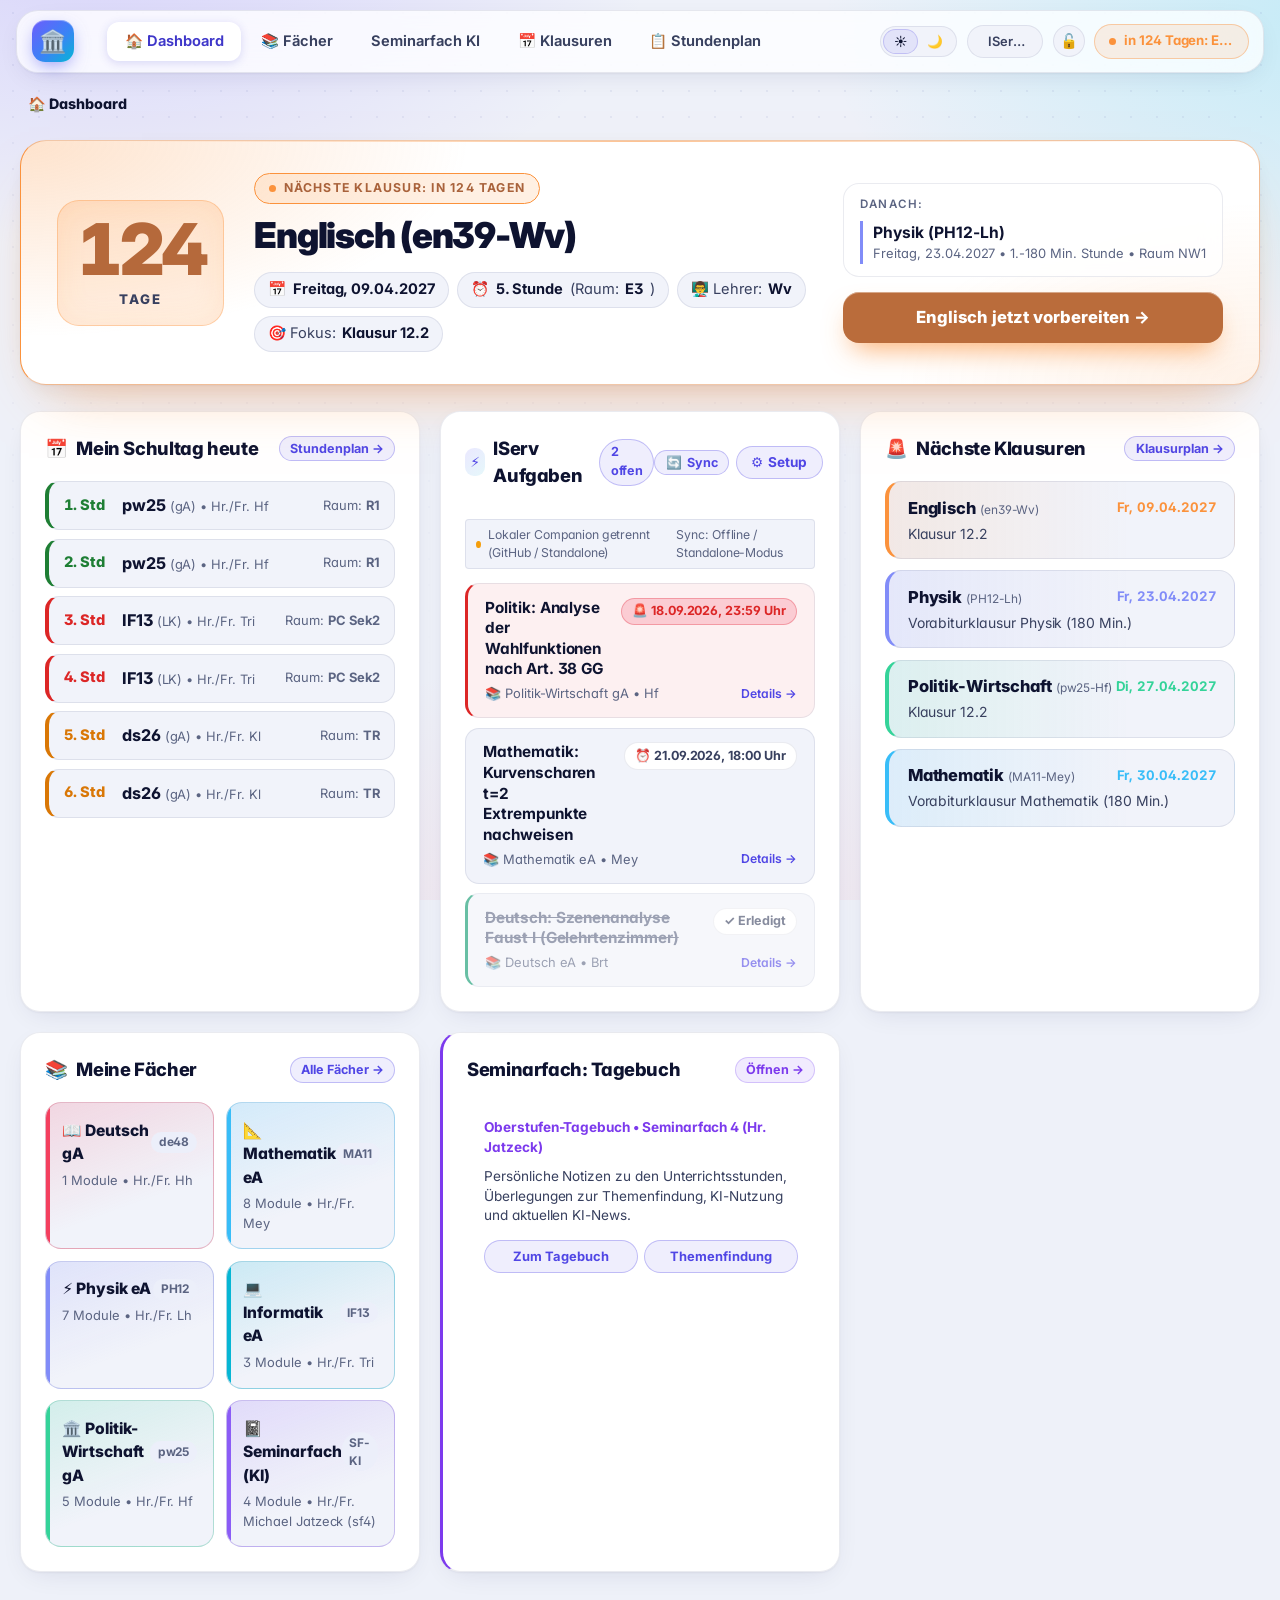
==== commit 2c6f3001: "auto: 12 Datei(en) - AGENTS.md, bundle.py, calendar.js, design2.css, index.html" ====
--- a/index.html
+++ b/index.html
@@ -21,6 +21,10 @@
   </script>
   <link rel="stylesheet" href="style.css?v=20261105_navfix">
   <link rel="stylesheet" href="mathe_trainer.css?v=20261105_5">
+  <link rel="preconnect" href="https://fonts.googleapis.com">
+  <link rel="preconnect" href="https://fonts.gstatic.com" crossorigin>
+  <link rel="stylesheet" href="https://fonts.googleapis.com/css2?family=Inter:wght@400;500;600;700;800;900&family=JetBrains+Mono:wght@500;700&display=swap">
+  <link rel="stylesheet" href="design2.css?v=20261107_1">
 </head>
 <body>
 
@@ -3166,7 +3170,7 @@
   </div>
 
   <!-- JavaScript Modules -->
-  <script src="calendar.js?v=20261103_klausuren"></script>
+  <script src="calendar.js?v=20261107_1"></script>
   <script src="politik.js"></script>
   <script src="timetable.js"></script>
   <script src="steckbrief.js"></script>
@@ -3178,10 +3182,10 @@
   <script src="informatik.js?v=20261001_rekursion"></script>
   <script src="integralrechnung.js?v=20261007_integral"></script>
   <script src="integral_kurs.js?v=20261105_6"></script>
-  <script src="schar_kurs.js?v=20261104_schar"></script>
-  <script src="mathe_trainer_content.js?v=20261105_5"></script>
-  <script src="mathe_trainer.js?v=20261105_5"></script>
-  <script src="main_hub.js?v=20261105_5"></script>
+  <script src="schar_kurs.js?v=20261105_11"></script>
+  <script src="mathe_trainer_content.js?v=20261105_11"></script>
+  <script src="mathe_trainer.js?v=20261105_11"></script>
+  <script src="main_hub.js?v=20261107_2"></script>
 </body>
 </html>
 
--- a/design2.css
+++ b/design2.css
@@ -0,0 +1,807 @@
+/* ==========================================================================
+   DESIGN 2 – "Aurora Study"
+   Wird NACH style.css und mathe_trainer.css geladen und überschreibt nur Optik
+   (Farben, Flächen, Typografie, Karten). Struktur/JS bleiben unverändert.
+   Ziele: beeindruckend (Glas, Aurora-Licht, Fachfarben-Glow) UND beim Lernen
+   schnell erfassbar (große klare Schrift, starker Kontrast, feste Farbcodes:
+   grün = geschafft, gelb = Achtung, rot = dringend).
+   ========================================================================== */
+
+/* ---------- 1. Design-Tokens ---------- */
+:root,
+[data-theme="light"] {
+  --bg-main: #eef1f9;
+  --bg-card: #ffffff;
+  --bg-card-hover: #fbfcff;
+  --bg-subtle: #f1f3fa;
+  --bg-secondary: #e6e9f4;
+  --bg-elevated: #ffffff;
+
+  --border-subtle: rgba(30, 41, 90, 0.09);
+  --border-medium: rgba(30, 41, 90, 0.16);
+  --border-strong: rgba(30, 41, 90, 0.35);
+  --border-focus: #5b5bf0;
+
+  --text-primary: #0e1330;
+  --text-secondary: #38405f;
+  --text-muted: #5b6482;
+  --text-dim: #8089a6;
+
+  --accent-primary: #5046e5;
+  --accent-primary-hover: #4338ca;
+  --accent-primary-bg: rgba(80, 70, 229, 0.09);
+  --accent-primary-border: rgba(80, 70, 229, 0.3);
+
+  --accent-math: #0284c7;
+  --accent-physik: #4f46e5;
+  --accent-info: #7c3aed;
+  --accent-urgent: #dc2626;
+  --accent-warning: #d97706;
+  --accent-success: #059669;
+
+  --nav-bg: rgba(255, 255, 255, 0.78);
+  --nav-border: rgba(30, 41, 90, 0.1);
+  --tab-active-bg: #ffffff;
+  --tab-active-text: #3f37c9;
+  --tab-active-shadow: 0 2px 10px rgba(63, 55, 201, 0.18);
+
+  --card-shadow: 0 1px 2px rgba(20, 28, 70, 0.05), 0 8px 28px -10px rgba(20, 28, 70, 0.12);
+  --card-shadow-hover: 0 2px 4px rgba(20, 28, 70, 0.06), 0 22px 44px -14px rgba(20, 28, 70, 0.22);
+
+  --input-bg: #ffffff;
+  --input-border: rgba(30, 41, 90, 0.18);
+  --input-text: #0e1330;
+
+  --table-header-bg: #f3f5fc;
+  --table-row-alt: #f8f9fe;
+  --table-border: rgba(30, 41, 90, 0.1);
+  --code-bg: #f1f3fa;
+  --badge-bg: #eceffa;
+  --badge-text: #38405f;
+
+  /* Neu */
+  --grad-primary: linear-gradient(135deg, #6d5dfc 0%, #3b82f6 55%, #06b6d4 100%);
+  --grad-primary-soft: linear-gradient(135deg, rgba(109, 93, 252, 0.14), rgba(6, 182, 212, 0.1));
+  --glass: rgba(255, 255, 255, 0.72);
+  --glass-border: rgba(255, 255, 255, 0.9);
+  --aurora-1: rgba(124, 92, 255, 0.2);
+  --aurora-2: rgba(34, 211, 238, 0.2);
+  --aurora-3: rgba(251, 113, 133, 0.14);
+  --ring: 0 0 0 3px rgba(80, 70, 229, 0.25);
+
+  --font-sans: "Inter", "Segoe UI Variable Text", "Segoe UI", system-ui, -apple-system, Roboto, "Helvetica Neue", Arial, sans-serif;
+  --font-display: "Inter", "Segoe UI Variable Display", "Segoe UI", system-ui, sans-serif;
+  --font-mono: "JetBrains Mono", "SF Mono", Consolas, Menlo, monospace;
+  --radius-sm: 10px;
+  --radius-md: 14px;
+  --radius-lg: 20px;
+}
+
+[data-theme="dark"] {
+  --bg-main: #070a14;
+  --bg-card: #0f1424;
+  --bg-card-hover: #141a2e;
+  --bg-subtle: #151b30;
+  --bg-secondary: #1d2540;
+  --bg-elevated: #151b30;
+
+  --border-subtle: rgba(148, 163, 255, 0.11);
+  --border-medium: rgba(148, 163, 255, 0.2);
+  --border-strong: rgba(148, 163, 255, 0.4);
+  --border-focus: #8b9dff;
+
+  --text-primary: #f3f5ff;
+  --text-secondary: #c3cae3;
+  --text-muted: #8f99ba;
+  --text-dim: #646e90;
+
+  --accent-primary: #8b8cff;
+  --accent-primary-hover: #a5a6ff;
+  --accent-primary-bg: rgba(139, 140, 255, 0.15);
+  --accent-primary-border: rgba(139, 140, 255, 0.4);
+
+  --accent-math: #38bdf8;
+  --accent-physik: #8b8cff;
+  --accent-info: #c084fc;
+  --accent-urgent: #ff6b7a;
+  --accent-urgent-bg: rgba(255, 107, 122, 0.14);
+  --accent-urgent-border: rgba(255, 107, 122, 0.4);
+  --accent-warning: #fbbf24;
+  --accent-success: #34d399;
+  --accent-success-bg: rgba(52, 211, 153, 0.14);
+  --accent-success-border: rgba(52, 211, 153, 0.4);
+
+  --nav-bg: rgba(12, 16, 32, 0.72);
+  --nav-border: rgba(148, 163, 255, 0.16);
+  --tab-active-bg: rgba(139, 140, 255, 0.2);
+  --tab-active-text: #ffffff;
+  --tab-active-shadow: 0 0 0 1px rgba(139, 140, 255, 0.45), 0 4px 18px rgba(99, 102, 241, 0.35);
+
+  --card-shadow: 0 1px 0 rgba(255, 255, 255, 0.03) inset, 0 12px 32px -14px rgba(0, 0, 0, 0.7);
+  --card-shadow-hover: 0 1px 0 rgba(255, 255, 255, 0.05) inset, 0 26px 50px -16px rgba(0, 0, 0, 0.85);
+
+  --input-bg: #121830;
+  --input-border: rgba(148, 163, 255, 0.2);
+  --input-text: #f3f5ff;
+
+  --table-header-bg: #151b30;
+  --table-row-alt: #111729;
+  --table-border: rgba(148, 163, 255, 0.12);
+  --code-bg: #0b1020;
+  --badge-bg: #1d2540;
+  --badge-text: #d6dbf0;
+
+  --grad-primary: linear-gradient(135deg, #7c6cff 0%, #4f8cff 55%, #22d3ee 100%);
+  --grad-primary-soft: linear-gradient(135deg, rgba(124, 108, 255, 0.2), rgba(34, 211, 238, 0.12));
+  --glass: rgba(18, 24, 46, 0.62);
+  --glass-border: rgba(148, 163, 255, 0.16);
+  --aurora-1: rgba(124, 92, 255, 0.3);
+  --aurora-2: rgba(34, 211, 238, 0.17);
+  --aurora-3: rgba(244, 63, 94, 0.13);
+  --ring: 0 0 0 3px rgba(139, 140, 255, 0.35);
+}
+
+/* ---------- 2. Grundlagen ---------- */
+html { font-size: 17px; scroll-behavior: smooth; }
+
+body {
+  font-family: var(--font-sans);
+  background-color: var(--bg-main);
+  background-image:
+    radial-gradient(900px 520px at 8% -8%, var(--aurora-1), transparent 62%),
+    radial-gradient(820px 520px at 104% 2%, var(--aurora-2), transparent 62%),
+    radial-gradient(760px 600px at 50% 112%, var(--aurora-3), transparent 62%);
+  background-attachment: fixed;
+  letter-spacing: -0.003em;
+  font-feature-settings: "cv11", "ss01";
+}
+
+/* feines Punktraster als ruhige Textur */
+body::before {
+  content: "";
+  position: fixed;
+  inset: 0;
+  z-index: -1;
+  pointer-events: none;
+  background-image: radial-gradient(circle, currentColor 1px, transparent 1.4px);
+  background-size: 26px 26px;
+  color: rgba(120, 130, 190, 0.12);
+  -webkit-mask-image: linear-gradient(to bottom, #000 0%, transparent 75%);
+  mask-image: linear-gradient(to bottom, #000 0%, transparent 75%);
+}
+
+h1, h2, h3, .portal-title, .urgent-title, .fach-name, .thema-title, .faecher-hero h2 {
+  font-family: var(--font-display);
+  letter-spacing: -0.025em;
+}
+
+::selection { background: rgba(124, 108, 255, 0.35); }
+
+:focus-visible { outline: none; box-shadow: var(--ring); border-radius: 8px; }
+
+/* schmale, schicke Scrollbars */
+* { scrollbar-width: thin; scrollbar-color: rgba(130, 140, 200, 0.4) transparent; }
+::-webkit-scrollbar { width: 10px; height: 10px; }
+::-webkit-scrollbar-thumb { background: rgba(130, 140, 200, 0.35); border-radius: 10px; border: 2px solid transparent; background-clip: padding-box; }
+::-webkit-scrollbar-thumb:hover { background: rgba(130, 140, 200, 0.6); background-clip: padding-box; border: 2px solid transparent; }
+
+/* ---------- 3. Navigation (schwebende Glas-Leiste) ---------- */
+.portal-nav {
+  top: 10px;
+  margin: 10px 16px 0;
+  padding: 0.55rem 0.8rem 0.55rem 0.9rem;
+  border-radius: 22px;
+  border: 1px solid var(--nav-border);
+  background: var(--nav-bg);
+  backdrop-filter: blur(22px) saturate(160%);
+  -webkit-backdrop-filter: blur(22px) saturate(160%);
+  box-shadow: var(--card-shadow);
+}
+
+.nav-left { flex-wrap: nowrap; gap: 1.2rem; min-width: 0; }
+.nav-right { gap: 0.55rem; }
+.portal-subtitle { white-space: nowrap; }
+.portal-title { white-space: nowrap; }
+/* Nav bleibt einzeilig: Beschriftungen weichen zuerst */
+.nav-tabs { flex-shrink: 0; }
+.exam-pill-urgent strong { max-width: 230px; overflow: hidden; text-overflow: ellipsis; white-space: nowrap; }
+@media (max-width: 1560px) {
+  .theme-seg-btn span:last-child { display: none; }
+  .portal-subtitle { display: none; }
+  .student-badge { display: none; }
+  .nav-tab { padding: 0.5rem 0.7rem; }
+  #navIservText { display: inline-block; max-width: 3.2em; overflow: hidden; text-overflow: ellipsis; white-space: nowrap; vertical-align: bottom; }
+  .exam-pill-urgent strong { max-width: 150px; }
+}
+@media (max-width: 1560px) {
+  .portal-title { display: none; }
+}
+@media (max-width: 1360px) {
+  .exam-pill-urgent strong { max-width: 110px; }
+  .nav-tab { padding: 0.5rem 0.55rem; font-size: 0.82rem; }
+}
+@media (max-width: 1100px) { .portal-nav { flex-wrap: wrap; } .nav-left { flex-wrap: wrap; } }
+
+.portal-brand { gap: 0.75rem; }
+.portal-logo-icon {
+  width: 42px; height: 42px;
+  border-radius: 13px;
+  background: var(--grad-primary);
+  font-size: 1.3rem;
+  box-shadow: 0 6px 18px -4px rgba(99, 102, 241, 0.7), inset 0 1px 0 rgba(255, 255, 255, 0.35);
+}
+.portal-title { font-size: 1.02rem; font-weight: 800; }
+.portal-subtitle { font-size: 0.72rem; color: var(--text-muted); }
+
+.nav-tabs {
+  background: transparent;
+  border: 0;
+  padding: 0;
+  gap: 0.2rem;
+}
+.nav-tab {
+  padding: 0.55rem 0.95rem;
+  font-size: 0.86rem;
+  font-weight: 650;
+  border-radius: 12px;
+  color: var(--text-secondary);
+  border: 1px solid transparent;
+}
+.nav-tab:hover { background: var(--accent-primary-bg); color: var(--text-primary); }
+.nav-tab.active {
+  background: var(--tab-active-bg);
+  color: var(--tab-active-text);
+  border-color: transparent;
+  box-shadow: var(--tab-active-shadow);
+}
+
+.theme-segmented-control { background: var(--bg-subtle); border-color: var(--border-subtle); }
+.theme-seg-btn.active { background: var(--accent-primary-bg); color: var(--text-primary); box-shadow: 0 0 0 1px var(--accent-primary-border); }
+
+.student-badge, .iserv-nav-badge, .btn-nav-privacy {
+  border-radius: 999px;
+  background: var(--bg-subtle);
+  border: 1px solid var(--border-subtle);
+}
+
+.exam-pill-urgent {
+  font-size: 0.78rem;
+  padding: 0.4rem 0.85rem;
+  box-shadow: 0 0 0 0 currentColor;
+  animation: pillPulse 2.8s ease-in-out infinite;
+}
+@keyframes pillPulse {
+  0%, 100% { box-shadow: 0 0 0 0 transparent; }
+  50% { box-shadow: 0 0 18px -2px currentColor; }
+}
+
+/* Breadcrumbs */
+.breadcrumbs-bar { margin-top: 1rem; }
+.breadcrumbs-trail { font-size: 0.84rem; }
+.breadcrumb-link { border-radius: 8px; padding: 0.25rem 0.55rem; }
+.breadcrumb-link:hover { background: var(--accent-primary-bg); color: var(--text-primary); }
+.breadcrumb-current { font-weight: 800; }
+.btn-back-nav { background: var(--glass); backdrop-filter: blur(10px); border-color: var(--border-medium); font-size: 0.82rem; }
+.btn-back-nav:hover { background: var(--accent-primary-bg); border-color: var(--accent-primary-border); color: var(--text-primary); }
+
+.portal-view { max-width: 1320px; margin: 1.3rem auto 2rem; animation: viewIn 0.35s cubic-bezier(0.2, 0.7, 0.2, 1); }
+@keyframes viewIn { from { opacity: 0; transform: translateY(10px); } to { opacity: 1; transform: none; } }
+
+/* ---------- 4. Karten-Grundstil (Glas mit Lichtkante) ---------- */
+.dash-card,
+.faecher-hero,
+.fach-detail-header,
+.thema-card,
+.fach-card {
+  background: linear-gradient(180deg, rgba(255, 255, 255, 0.045), rgba(255, 255, 255, 0) 40%), var(--bg-card);
+  border: 1px solid var(--border-subtle);
+  border-radius: var(--radius-lg);
+  box-shadow: var(--card-shadow);
+}
+[data-theme="light"] .dash-card,
+[data-theme="light"] .faecher-hero,
+[data-theme="light"] .fach-detail-header,
+[data-theme="light"] .thema-card,
+[data-theme="light"] .fach-card { background: var(--bg-card); }
+
+/* ---------- 5. Dashboard ---------- */
+.dashboard-grid {
+  grid-template-columns: repeat(auto-fit, minmax(340px, 1fr));
+  gap: 1.2rem;
+  margin-top: 1.2rem;
+}
+
+.dash-card { padding: 1.35rem 1.4rem 1.4rem; }
+.dash-card-header {
+  border-bottom: 0;
+  padding-bottom: 0;
+  margin-bottom: 1.1rem;
+}
+.dash-card-title {
+  font-size: 1.08rem;
+  font-weight: 800;
+  letter-spacing: -0.02em;
+}
+
+/* Kleine Aktions-Buttons (Stundenplan →, Sync …) */
+.btn-cal-action {
+  border-radius: 999px;
+  background: var(--accent-primary-bg);
+  color: var(--accent-primary);
+  border: 1px solid var(--accent-primary-border);
+  font-weight: 700;
+  font-family: inherit;
+  cursor: pointer;
+  transition: all 0.18s ease;
+}
+.btn-cal-action:hover { background: var(--accent-primary); color: #fff; border-color: transparent; transform: translateY(-1px); }
+[data-theme="dark"] .btn-cal-action:hover { color: #0a0e1f; }
+
+/* Hero: nächste Klausur */
+.urgent-hero-box {
+  --hero-color: var(--accent-primary);
+  position: relative;
+  overflow: hidden;
+  display: grid;
+  grid-template-columns: auto minmax(0, 1fr) auto;
+  align-items: center;
+  gap: 1.8rem;
+  padding: 1.9rem 2.1rem;
+  border: 1px solid color-mix(in srgb, var(--hero-color) 40%, var(--border-subtle));
+  border-left-width: 1px !important;
+  border-radius: 26px;
+  background:
+    radial-gradient(640px 280px at 0% 0%, color-mix(in srgb, var(--hero-color) 26%, transparent), transparent 70%),
+    radial-gradient(520px 260px at 100% 100%, color-mix(in srgb, var(--hero-color) 12%, transparent), transparent 70%),
+    var(--bg-card);
+  box-shadow: 0 30px 60px -30px color-mix(in srgb, var(--hero-color) 55%, transparent), var(--card-shadow);
+}
+.urgent-hero-box::after {
+  /* feine Glanzkante oben */
+  content: "";
+  position: absolute; left: 8%; right: 8%; top: 0; height: 1px;
+  background: linear-gradient(90deg, transparent, color-mix(in srgb, var(--hero-color) 80%, #fff), transparent);
+  opacity: 0.7;
+}
+
+.urgent-count {
+  display: flex; flex-direction: column; align-items: center; justify-content: center;
+  min-width: 132px; padding: 0.9rem 1.1rem;
+  border-radius: 22px;
+  background: color-mix(in srgb, var(--hero-color) 14%, transparent);
+  border: 1px solid color-mix(in srgb, var(--hero-color) 38%, transparent);
+  box-shadow: inset 0 0 30px color-mix(in srgb, var(--hero-color) 12%, transparent);
+}
+.urgent-count .uc-num {
+  font-family: var(--font-display);
+  font-size: 4.2rem; font-weight: 900; line-height: 0.95; letter-spacing: -0.05em;
+  color: var(--hero-color);
+  text-shadow: 0 0 28px color-mix(in srgb, var(--hero-color) 55%, transparent);
+  font-variant-numeric: tabular-nums;
+}
+.urgent-count .uc-num:not(:only-child) { }
+.urgent-count .uc-unit {
+  margin-top: 0.35rem;
+  font-size: 0.78rem; font-weight: 800; letter-spacing: 0.16em; text-transform: uppercase;
+  color: var(--text-secondary);
+}
+
+.urgent-left { gap: 0.7rem; min-width: 0; }
+.urgent-alert-pill {
+  font-size: 0.72rem; letter-spacing: 0.1em; padding: 0.3rem 0.8rem;
+  background: color-mix(in srgb, var(--hero-color) 14%, transparent);
+}
+.urgent-title { font-size: 2.1rem; font-weight: 900; line-height: 1.1; letter-spacing: -0.035em; }
+.urgent-meta-grid { gap: 0.5rem; margin-top: 0.3rem; }
+.um-item {
+  display: inline-flex; align-items: center; gap: 0.4rem;
+  padding: 0.35rem 0.75rem; border-radius: 999px;
+  background: var(--bg-subtle); border: 1px solid var(--border-subtle);
+  font-size: 0.86rem; color: var(--text-secondary);
+}
+.um-item strong { color: var(--text-primary); }
+
+.urgent-right { align-items: stretch; min-width: 250px; gap: 0.9rem; }
+.next-up-preview {
+  background: var(--glass); border: 1px solid var(--border-subtle);
+  border-radius: 16px; padding: 0.7rem 0.95rem; backdrop-filter: blur(10px);
+}
+.nu-label { letter-spacing: 0.1em; font-size: 0.68rem; }
+.nu-card { border-left-width: 3px; padding-left: 0.6rem; margin-top: 0.25rem; }
+.nu-card strong { font-size: 0.92rem; }
+.nu-card span { font-size: 0.76rem; }
+
+.btn-hero-study {
+  background-image: linear-gradient(135deg, rgba(255, 255, 255, 0.28), rgba(255, 255, 255, 0) 55%);
+  color: #fff;
+  font-size: 0.98rem; font-weight: 800;
+  padding: 0.9rem 1.5rem;
+  border-radius: 16px;
+  box-shadow: 0 14px 28px -10px color-mix(in srgb, var(--hero-color) 80%, transparent), inset 0 1px 0 rgba(255, 255, 255, 0.4);
+}
+.btn-hero-study:hover { transform: translateY(-2px); filter: brightness(1.08); }
+/* Kontrast: Farbe kommt inline aus dem Kalender -> hier für Lesbarkeit anpassen */
+[data-theme="light"] .btn-hero-study { background-color: color-mix(in srgb, var(--hero-color) 72%, #120a3a) !important; color: #fff; }
+[data-theme="dark"] .btn-hero-study { color: #080b18; }
+[data-theme="light"] .urgent-count .uc-num { color: color-mix(in srgb, var(--hero-color) 70%, #120a3a); text-shadow: none; }
+[data-theme="light"] .urgent-alert-pill { color: color-mix(in srgb, var(--hero-color) 65%, #120a3a) !important; }
+
+@media (max-width: 1020px) {
+  .urgent-hero-box { grid-template-columns: auto 1fr; }
+  .urgent-right { grid-column: 1 / -1; flex-direction: row; flex-wrap: wrap; align-items: center; }
+}
+@media (max-width: 640px) {
+  .urgent-hero-box { grid-template-columns: 1fr; padding: 1.3rem; }
+  .urgent-count { flex-direction: row; gap: 0.7rem; justify-self: start; min-width: 0; padding: 0.5rem 1rem; }
+  .urgent-count .uc-num { font-size: 2.4rem; }
+  .urgent-title { font-size: 1.6rem; }
+}
+
+/* Mein Schultag */
+.today-schedule-list { gap: 0.5rem; }
+.today-slot-row {
+  grid-template-columns: 48px 1fr auto;
+  padding: 0.65rem 0.85rem;
+  border-radius: 14px;
+  border: 1px solid var(--border-subtle);
+  border-left: 4px solid var(--c-color, var(--accent-primary));
+  background: var(--bg-subtle);
+  font-size: 0.9rem;
+}
+.today-slot-row:hover { background: var(--bg-secondary); transform: translateX(2px); }
+.today-stunde { font-size: 0.86rem; color: var(--c-color, var(--accent-primary)); font-weight: 800; font-variant-numeric: tabular-nums; }
+.today-course-name { font-size: 0.95rem; font-weight: 750; }
+.today-meta { font-size: 0.76rem; }
+
+/* Nächste Klausuren */
+.dash-exams-list { gap: 0.65rem; }
+.dash-exam-item {
+  position: relative;
+  padding: 0.8rem 1rem 0.8rem 1.1rem;
+  border-radius: 16px;
+  border: 1px solid var(--border-subtle);
+  border-left: 4px solid var(--sub-color, var(--accent-primary));
+  background: linear-gradient(90deg, color-mix(in srgb, var(--sub-color, var(--accent-primary)) 11%, transparent), transparent 70%), var(--bg-subtle);
+}
+.dash-exam-item:hover { transform: translateX(3px); box-shadow: 0 10px 24px -14px var(--sub-color, #000); }
+.dash-exam-title { font-size: 0.97rem; font-weight: 800; }
+.dash-exam-date { font-size: 0.78rem; font-weight: 700; color: var(--sub-color, var(--text-muted)); font-variant-numeric: tabular-nums; }
+.dash-exam-topic { font-size: 0.82rem; margin-top: 0.1rem; }
+
+/* Meine Fächer (Schnellauswahl) */
+.dash-subjects-grid { gap: 0.7rem; }
+.dash-sub-pill {
+  padding: 0.9rem 0.95rem; border-radius: 16px; background: var(--bg-subtle);
+  border: 1px solid var(--border-subtle); gap: 0.3rem;
+}
+.dash-sub-pill {
+  --subj: var(--accent-primary);
+  position: relative; overflow: hidden;
+  background: linear-gradient(160deg, color-mix(in srgb, var(--subj) 16%, transparent), transparent 65%), var(--bg-subtle);
+  border-color: color-mix(in srgb, var(--subj) 26%, var(--border-subtle));
+}
+.dash-sub-pill::before { content: ""; position: absolute; left: 0; top: 0; bottom: 0; width: 4px; background: var(--subj); }
+.dash-sub-pill:hover { border-color: color-mix(in srgb, var(--subj) 70%, transparent); box-shadow: 0 14px 26px -14px var(--subj); }
+.dash-sub-name { font-size: 0.92rem; font-weight: 800; }
+.dash-sub-code { font-size: 0.7rem; padding: 0.1rem 0.45rem; border-radius: 999px; background: var(--badge-bg); }
+.dash-sub-status { font-size: 0.76rem; }
+
+/* IServ-Aufgaben */
+.iserv-header-icon { width: 28px; height: 28px; border-radius: 9px; background: var(--grad-primary-soft); }
+.iserv-pill-badge { border-radius: 999px; font-size: 0.74rem; padding: 0.2rem 0.65rem; }
+.iserv-task-item { border-radius: 14px; padding: 0.8rem 1rem; }
+.iserv-task-title { font-size: 0.9rem; }
+.iserv-task-meta { font-size: 0.76rem; }
+.iserv-deadline-tag { font-size: 0.74rem; border-radius: 999px; padding: 0.2rem 0.6rem; }
+
+/* ---------- 6. Fächer-Übersicht ---------- */
+.faecher-hero {
+  position: relative; overflow: hidden;
+  padding: 1.8rem 2rem;
+  border-radius: 26px;
+  background:
+    radial-gradient(560px 220px at 0% 0%, rgba(124, 108, 255, 0.28), transparent 70%),
+    radial-gradient(460px 220px at 100% 100%, rgba(34, 211, 238, 0.16), transparent 70%),
+    var(--bg-card) !important;
+}
+.faecher-hero h2 { font-size: 1.9rem; font-weight: 900; letter-spacing: -0.035em; }
+.faecher-hero p { font-size: 0.98rem; color: var(--text-secondary); margin-top: 0.35rem; }
+
+.faecher-grid { grid-template-columns: repeat(auto-fill, minmax(340px, 1fr)); gap: 1.3rem; }
+
+.fach-card {
+  --subj: var(--accent-primary);
+  position: relative; overflow: hidden;
+  padding: 1.5rem 1.5rem 1.35rem;
+  border-radius: 24px;
+  border: 1px solid color-mix(in srgb, var(--subj) 22%, var(--border-subtle));
+  background:
+    radial-gradient(420px 170px at 0% 0%, color-mix(in srgb, var(--subj) 20%, transparent), transparent 72%),
+    var(--bg-card) !important;
+  transition: transform 0.25s cubic-bezier(0.2, 0.7, 0.2, 1), box-shadow 0.25s ease, border-color 0.25s ease;
+}
+.fach-card::before {
+  /* farbiger Streifen oben */
+  content: ""; position: absolute; left: 0; right: 0; top: 0; height: 3px;
+  background: linear-gradient(90deg, var(--subj), transparent 85%);
+  opacity: 0.9;
+}
+.fach-card:hover {
+  transform: translateY(-5px);
+  border-color: color-mix(in srgb, var(--subj) 65%, transparent);
+  box-shadow: 0 0 0 1px color-mix(in srgb, var(--subj) 30%, transparent), 0 28px 50px -20px color-mix(in srgb, var(--subj) 55%, transparent);
+}
+.fach-card-top { margin-bottom: 1rem; }
+.fach-icon-box {
+  width: 56px; height: 56px; border-radius: 18px; font-size: 1.7rem;
+  background: color-mix(in srgb, var(--subj, var(--accent-primary)) 18%, var(--bg-subtle));
+  border: 1px solid color-mix(in srgb, var(--subj, var(--accent-primary)) 45%, transparent) !important;
+  box-shadow: 0 10px 24px -10px var(--subj, rgba(99, 102, 241, 0.6)), inset 0 1px 0 rgba(255, 255, 255, 0.18);
+}
+.fach-badge-type {
+  font-size: 0.74rem; letter-spacing: 0.04em; padding: 0.28rem 0.7rem;
+  background: color-mix(in srgb, var(--subj, var(--accent-primary)) 12%, var(--bg-subtle));
+  border-color: color-mix(in srgb, var(--subj, var(--accent-primary)) 30%, transparent);
+  color: var(--text-primary);
+}
+.fach-name { font-size: 1.32rem; font-weight: 850; letter-spacing: -0.03em; margin-bottom: 0.35rem; }
+.fach-meta-line { font-size: 0.82rem; gap: 1rem; margin-bottom: 0.9rem; }
+.fach-desc { font-size: 0.9rem; line-height: 1.55; color: var(--text-secondary); }
+.fach-card-bottom { border-top: 1px dashed var(--border-medium); padding-top: 0.95rem; gap: 0.8rem; align-items: center; }
+.fach-exam-status { font-size: 0.8rem; font-weight: 650; line-height: 1.35; }
+.btn-open-fach {
+  flex: 0 0 auto;
+  padding: 0.55rem 1rem; font-size: 0.84rem; font-weight: 800; border-radius: 14px;
+  background: color-mix(in srgb, var(--subj, var(--accent-primary)) 16%, transparent);
+  color: var(--text-primary);
+  border: 1px solid color-mix(in srgb, var(--subj, var(--accent-primary)) 50%, transparent);
+}
+.fach-card:hover .btn-open-fach,
+.btn-open-fach:hover { background: var(--subj, var(--accent-primary)); color: #fff; border-color: transparent; }
+[data-theme="dark"] .fach-card:hover .btn-open-fach,
+[data-theme="dark"] .btn-open-fach:hover { color: #0a0e1f; }
+
+/* ---------- 7. Fach-Detail ---------- */
+.fach-detail-header {
+  padding: 1.5rem 1.8rem; border-radius: 26px;
+  background:
+    radial-gradient(520px 200px at 0% 0%, rgba(124, 108, 255, 0.2), transparent 70%),
+    var(--bg-card) !important;
+}
+.fach-detail-header h2 { font-size: 1.7rem !important; letter-spacing: -0.035em; }
+
+.fach-subtabs-nav { gap: 0.5rem; }
+.fach-subtab-btn { border-radius: 14px; font-weight: 700; padding: 0.6rem 1.05rem; border-color: var(--border-subtle); background: var(--bg-card); }
+.fach-subtab-btn:hover { border-color: var(--accent-primary-border); background: var(--accent-primary-bg); }
+.fach-subtab-btn.active { background: var(--grad-primary) !important; color: #fff !important; border-color: transparent !important; box-shadow: 0 10px 22px -10px rgba(99, 102, 241, 0.8); }
+[data-theme="dark"] .fach-subtab-btn.active { color: #0a0e1f !important; }
+
+.themen-grid { grid-template-columns: repeat(auto-fill, minmax(300px, 1fr)); gap: 1.2rem; }
+.thema-card { padding: 1.4rem; border-radius: 22px; position: relative; overflow: hidden; }
+.thema-card::before { content: ""; position: absolute; left: 0; top: 0; bottom: 0; width: 4px; background: var(--grad-primary); opacity: 0.9; }
+.thema-card:hover { transform: translateY(-4px); border-color: var(--accent-primary-border); box-shadow: var(--card-shadow-hover); }
+.thema-num-badge { border-radius: 8px; font-size: 0.76rem; padding: 0.2rem 0.6rem; }
+.thema-title { font-size: 1.12rem; font-weight: 800; letter-spacing: -0.02em; }
+.thema-desc { font-size: 0.88rem; line-height: 1.55; }
+
+/* Primäre Buttons einheitlich: Verlauf, klar erkennbar */
+.btn-open-thema,
+.btn-upload-nav,
+.btn-upload-accent,
+.btn-modal-action,
+.btn-open-folder-cta,
+.btn-point-launch,
+.btn-open-skill-card {
+  background: var(--grad-primary);
+  color: #fff;
+  border: 0;
+  border-radius: 14px;
+  font-weight: 800;
+  box-shadow: 0 10px 22px -10px rgba(99, 102, 241, 0.75), inset 0 1px 0 rgba(255, 255, 255, 0.3);
+  transition: transform 0.18s ease, filter 0.18s ease, box-shadow 0.18s ease;
+}
+.btn-open-thema:hover,
+.btn-upload-nav:hover,
+.btn-upload-accent:hover,
+.btn-modal-action:hover,
+.btn-open-folder-cta:hover,
+.btn-point-launch:hover,
+.btn-open-skill-card:hover { filter: brightness(1.1); transform: translateY(-1px); background: var(--grad-primary); }
+[data-theme="dark"] .btn-open-thema,
+[data-theme="dark"] .btn-upload-nav,
+[data-theme="dark"] .btn-upload-accent,
+[data-theme="dark"] .btn-modal-action,
+[data-theme="dark"] .btn-open-folder-cta,
+[data-theme="dark"] .btn-point-launch,
+[data-theme="dark"] .btn-open-skill-card { color: #060914; }
+
+/* Eingaben */
+input[type="text"], input[type="number"], input[type="search"], input[type="date"], textarea, select {
+  border-radius: 12px;
+}
+input:focus, textarea:focus, select:focus { border-color: var(--border-focus); box-shadow: var(--ring); outline: none; }
+
+/* ==========================================================================
+   8. MATHE-KLAUSURTRAINER  (.mt-app)  – Hauptlernort: maximale Lesbarkeit
+   ========================================================================== */
+.mt-app {
+  --mt-bg: transparent;
+  --mt-card: #ffffff;
+  --mt-soft: #eef1fb;
+  --mt-ink: #0e1330;
+  --mt-muted: #4b5578;
+  --mt-line: rgba(30, 41, 90, 0.13);
+  --mt-integral: #3b5bfa;
+  --mt-integral-bg: #e8edff;
+  --mt-schar: #8b3dff;
+  --mt-schar-bg: #f1e8ff;
+  --mt-ort: #e8590c;
+  --mt-ort-bg: #fff0e3;
+  --mt-ok: #059669;
+  --mt-ok-bg: #e3f7ee;
+  --mt-warn: #b45309;
+  --mt-warn-bg: #fff4d6;
+  --mt-bad: #dc2626;
+  --mt-bad-bg: #fde8e8;
+  --mt-shadow: 0 1px 2px rgba(20, 28, 70, 0.05), 0 10px 28px -14px rgba(20, 28, 70, 0.18);
+  font-family: var(--font-sans);
+  font-size: 17px;
+  line-height: 1.7;
+  padding: 0.4rem 0 2.6rem;
+  border-radius: 0;
+}
+[data-theme="dark"] .mt-app {
+  --mt-bg: transparent;
+  --mt-card: #0f1424;
+  --mt-soft: #161c33;
+  --mt-ink: #f1f4ff;
+  --mt-muted: #a3acc9;
+  --mt-line: rgba(148, 163, 255, 0.16);
+  --mt-integral: #7ea2ff;
+  --mt-integral-bg: rgba(126, 162, 255, 0.14);
+  --mt-schar: #c39bff;
+  --mt-schar-bg: rgba(195, 155, 255, 0.14);
+  --mt-ort: #ffa05f;
+  --mt-ort-bg: rgba(255, 160, 95, 0.14);
+  --mt-ok: #3de0a5;
+  --mt-ok-bg: rgba(61, 224, 165, 0.12);
+  --mt-warn: #ffc857;
+  --mt-warn-bg: rgba(255, 200, 87, 0.12);
+  --mt-bad: #ff7b8a;
+  --mt-bad-bg: rgba(255, 123, 138, 0.13);
+  --mt-shadow: 0 1px 0 rgba(255, 255, 255, 0.03) inset, 0 14px 32px -16px rgba(0, 0, 0, 0.75);
+}
+
+.mt-head h2 { font-size: 2rem; font-weight: 900; letter-spacing: -0.035em; }
+.mt-head .mt-sub { font-size: 1rem; }
+.mt-count { font-size: 0.95rem; padding: 0.55rem 1.1rem; box-shadow: 0 8px 22px -12px currentColor; }
+
+/* Tabs: große, klare Lern-Navigation */
+.mt-tabs {
+  position: sticky; top: 84px; z-index: 40;
+  gap: 0.3rem; padding: 0.35rem;
+  border-radius: 18px;
+  background: var(--nav-bg);
+  backdrop-filter: blur(18px) saturate(150%);
+  -webkit-backdrop-filter: blur(18px) saturate(150%);
+  border-color: var(--nav-border);
+}
+.mt-tab { font-size: 1rem; font-weight: 750; padding: 0.75rem 1.1rem; border-radius: 13px; }
+.mt-tab.on { background: var(--grad-primary); color: #fff; box-shadow: 0 10px 22px -10px rgba(79, 70, 229, 0.85); }
+[data-theme="dark"] .mt-tab.on { color: #060914; }
+
+/* Karten */
+.mt-card, .mt-lesson, .mt-task, .mt-trow, .mt-type, .mt-lnav {
+  border-radius: 20px;
+  border-color: var(--mt-line);
+  box-shadow: var(--mt-shadow);
+}
+.mt-card { padding: 1.3rem 1.5rem; }
+.mt-card > h3 { font-size: 1.2rem; font-weight: 850; letter-spacing: -0.02em; margin-bottom: 0.6rem; }
+.mt-card.hero {
+  position: relative; overflow: hidden;
+  background:
+    radial-gradient(520px 240px at 0% 0%, rgba(124, 108, 255, 0.28), transparent 70%),
+    radial-gradient(460px 240px at 100% 100%, rgba(34, 211, 238, 0.18), transparent 70%),
+    var(--mt-card);
+  border: 1px solid rgba(124, 108, 255, 0.4);
+}
+.mt-hero-title { font-size: 1.7rem; font-weight: 900; letter-spacing: -0.03em; }
+
+/* Buttons */
+.mt-btn { font-size: 0.98rem; padding: 0.62rem 1.15rem; border-radius: 13px; transition: transform 0.15s, border-color 0.15s, box-shadow 0.15s; }
+.mt-btn:hover { border-color: var(--mt-integral); box-shadow: 0 8px 20px -12px var(--mt-integral); transform: translateY(-1px); }
+.mt-btn.primary { background: var(--grad-primary); border-color: transparent; color: #fff; box-shadow: 0 12px 24px -12px rgba(79, 70, 229, 0.9), inset 0 1px 0 rgba(255, 255, 255, 0.3); }
+[data-theme="dark"] .mt-btn.primary { color: #060914; }
+.mt-btn.primary:hover { filter: brightness(1.1); }
+
+/* Callouts: klar farbcodiert (Idee = blau, Bild = lila, Achtung = gelb, Richtig = grün) */
+.mt-call { border-radius: 16px; padding: 0.9rem 1.15rem; border-left-width: 6px; }
+.mt-call .mt-call-h { font-size: 0.78rem; letter-spacing: 0.09em; }
+
+/* Lektionen */
+.mt-lesson { padding: 1.5rem 1.7rem 1.7rem; }
+.mt-lesson h2 { font-size: 1.9rem; font-weight: 900; letter-spacing: -0.035em; }
+.mt-lesson h3 { font-size: 1.2rem; font-weight: 850; margin-top: 1.7rem; }
+.mt-lesson h3 .ico { width: 34px; height: 34px; border-radius: 11px; background: var(--grad-primary-soft); }
+.mt-lnav { padding: 0.7rem; }
+.mt-litem { padding: 0.6rem 0.65rem; border-radius: 12px; font-size: 0.96rem; }
+.mt-litem .n { width: 28px; height: 28px; }
+.mt-litem.on { box-shadow: inset 0 0 0 1px color-mix(in srgb, var(--mt-integral) 40%, transparent); }
+.mt-litem.done .n { background: var(--mt-ok); color: #fff; box-shadow: 0 0 12px -2px var(--mt-ok); }
+.mt-rezept li { border-radius: 14px; padding: 0.7rem 0.9rem 0.7rem 3.3rem; border: 1px solid var(--mt-line); }
+.mt-rezept li::before { background: var(--grad-primary); color: #fff; box-shadow: 0 6px 14px -6px rgba(79, 70, 229, 0.9); }
+[data-theme="dark"] .mt-rezept li::before { color: #060914; }
+.mt-ex, .mt-demo, .mt-qa { border-radius: 16px; }
+.mt-demo { background: var(--mt-soft); }
+.mt-step { border-radius: 0 14px 14px 0; }
+
+/* Aufgaben */
+.mt-task { border-left-width: 6px; padding: 1.2rem 1.4rem 1.4rem; }
+.mt-task-h h3 { font-size: 1.3rem; font-weight: 850; }
+.mt-be { border-radius: 999px; font-size: 0.82rem; padding: 0.22rem 0.7rem; }
+.mt-part { border-top-color: var(--mt-line); }
+.mt-hint { border-radius: 14px; }
+.mt-sol { border-radius: 16px; }
+.mt-num, .mt-ta { border-radius: 12px; font-size: 1rem; }
+.mt-num:focus, .mt-ta:focus { outline: none; border-color: var(--mt-integral); box-shadow: 0 0 0 3px color-mix(in srgb, var(--mt-integral) 28%, transparent); }
+.mt-pill { font-size: 0.9rem; padding: 0.38rem 0.95rem; transition: all 0.15s; }
+.mt-pill:hover { border-color: var(--mt-integral); }
+.mt-pill.on { background: var(--grad-primary); border-color: transparent; color: #fff; box-shadow: 0 8px 18px -10px rgba(79, 70, 229, 0.9); }
+[data-theme="dark"] .mt-pill.on { color: #060914; }
+.mt-score button { transition: all 0.15s; }
+.mt-score button.on { box-shadow: 0 0 14px -3px var(--mt-ok); }
+
+/* Fortschrittsbalken: leuchtend, gut ablesbar */
+.mt-bar { height: 12px; border-radius: 999px; background: var(--mt-soft); border: 1px solid var(--mt-line); }
+.mt-bar > span { background: linear-gradient(90deg, #7c6cff, #22d3ee 60%, #34d399); box-shadow: 0 0 14px -2px rgba(34, 211, 238, 0.7); }
+.mt-split { height: 40px; border-radius: 14px; }
+.mt-split .i { background: linear-gradient(135deg, #3b5bfa, #22a6ff); }
+.mt-split .s { background: linear-gradient(135deg, #8b3dff, #c05cff); }
+
+/* Tagesplan */
+.mt-plan li { padding: 0.8rem 0.3rem; }
+.mt-plan input[type=checkbox] { width: 24px; height: 24px; }
+
+/* Prüfungs-Timer */
+.mt-timer { border-radius: 18px; box-shadow: 0 18px 40px -18px rgba(0, 0, 0, 0.6); }
+.mt-timer .big { font-family: var(--font-mono); font-size: 1.9rem; letter-spacing: 0.04em; }
+.mt-result { font-size: 2.6rem; font-weight: 900; letter-spacing: -0.04em; }
+
+/* Mathe-Fachseite: großer Einstiegs-Banner */
+.mt-fach-hero {
+  position: relative; overflow: hidden;
+  border-radius: 28px; padding: 2rem 2.2rem;
+  background:
+    radial-gradient(500px 240px at 90% -10%, rgba(255, 255, 255, 0.28), transparent 70%),
+    linear-gradient(135deg, #4f46e5 0%, #2f6bff 45%, #06b6d4 100%);
+  box-shadow: 0 34px 60px -28px rgba(59, 91, 250, 0.8);
+}
+.mt-fach-hero h3 { font-size: 2.1rem; font-weight: 900; letter-spacing: -0.04em; }
+.mt-fach-hero p { font-size: 1.08rem; }
+.mt-fach-badge { letter-spacing: 0.1em; text-transform: uppercase; font-size: 0.72rem; }
+.mt-fach-btn { border-radius: 14px; font-size: 0.98rem; padding: 0.7rem 1.2rem; backdrop-filter: blur(8px); transition: all 0.18s; }
+.mt-fach-btn:hover { transform: translateY(-2px); }
+.mt-fach-btn.primary { box-shadow: 0 12px 24px -12px rgba(0, 0, 0, 0.5); }
+.mt-fach-more { border-radius: 18px; }
+
+/* ---------- 9. Kalender / Stundenplan: Feinschliff ---------- */
+.btn-cal-highlight, .btn-cal-math { border-radius: 12px; }
+
+/* ---------- 10. Bewegung reduzieren, wenn gewünscht ---------- */
+@media (prefers-reduced-motion: reduce) {
+  *, *::before, *::after { animation-duration: 0.01ms !important; animation-iteration-count: 1 !important; transition-duration: 0.01ms !important; scroll-behavior: auto !important; }
+}
+
+/* ---------- 11. Schmale Bildschirme ---------- */
+@media (max-width: 900px) {
+  html { font-size: 16px; }
+  .portal-nav { margin: 8px 8px 0; border-radius: 18px; flex-wrap: wrap; }
+  .mt-tabs { top: 8px; position: static; }
+}
+
+/* ---------- 12. Druck: Design aus, Spickzettel klar ---------- */
+@media print {
+  body { background: #fff !important; }
+  body::before { display: none; }
+}
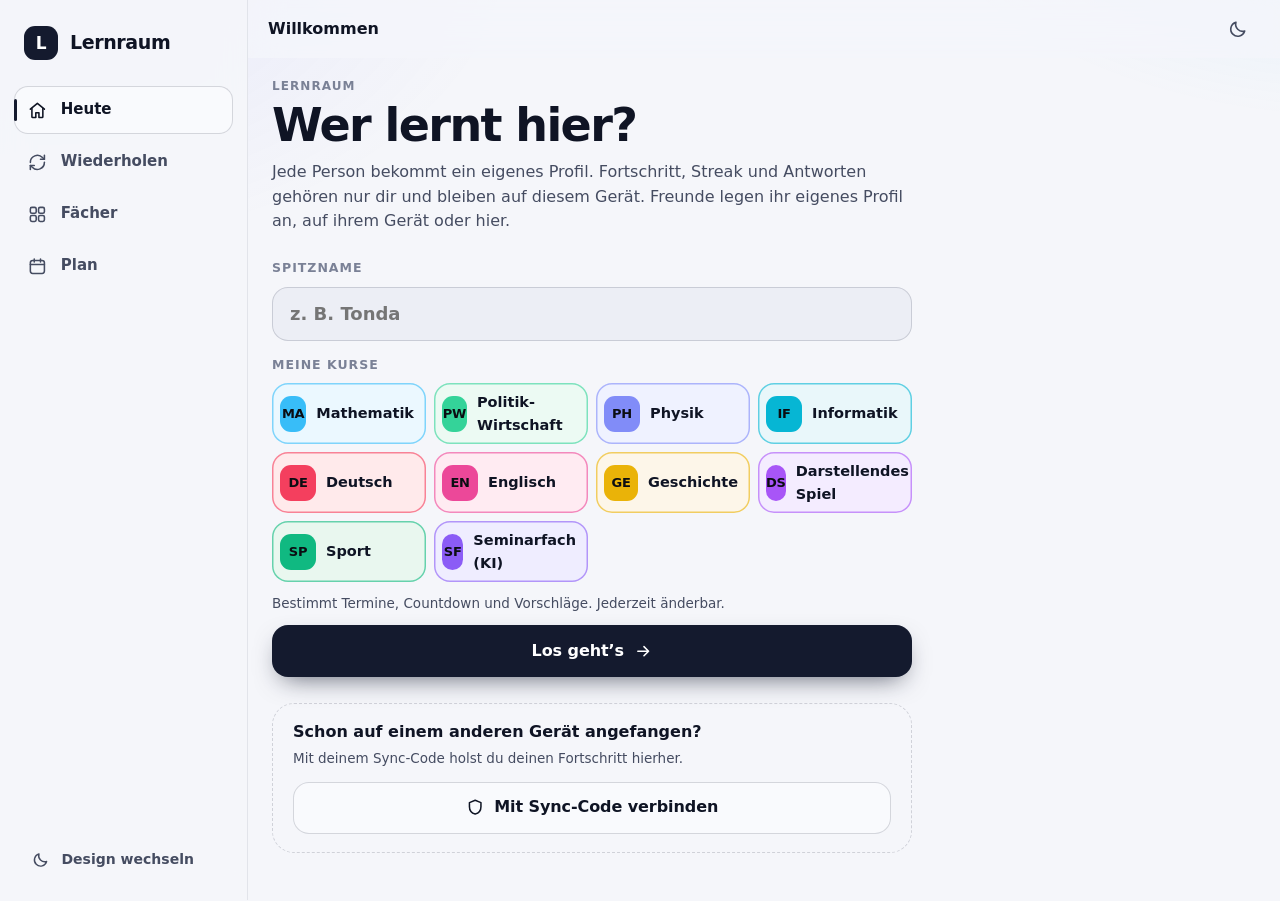
==== commit dbb33f79: "auto: 29 Datei(en) - AGENTS.md, alt/index.html, bundle.py, calendar.js, index.html" ====
--- a/index.html
+++ b/index.html
@@ -1,3191 +1,19 @@
 <!DOCTYPE html>
-<html lang="de" data-theme="light">
+<html lang="de">
 <head>
   <meta charset="UTF-8">
-  <meta name="viewport" content="width=device-width, initial-scale=1.0">
-  <title>Tonda Beutler &bull; Oberstufen-Portal (Jahrgang 12)</title>
-  <!-- KaTeX for crisp formulas without raw dollar signs (Local fast loading with CDN fallback) -->
-  <link rel="stylesheet" href="katex.min.css">
-  <link rel="stylesheet" href="katex-fonts.css?v=1">
-  <script src="katex.min.js"></script>
-  <!-- Early theme initialization to avoid flash of unstyled theme -->
-  <script>
-    (function() {
-      try {
-        var saved = localStorage.getItem('tonda_portal_theme');
-        var prefersDark = window.matchMedia && window.matchMedia('(prefers-color-scheme: dark)').matches;
-        var theme = (saved === 'light' || saved === 'dark') ? saved : (prefersDark ? 'dark' : 'light');
-        document.documentElement.setAttribute('data-theme', theme);
-      } catch (e) {}
-    })();
-  </script>
-  <link rel="stylesheet" href="style.css?v=20261105_navfix">
-  <link rel="stylesheet" href="mathe_trainer.css?v=20261105_5">
-  <link rel="preconnect" href="https://fonts.googleapis.com">
-  <link rel="preconnect" href="https://fonts.gstatic.com" crossorigin>
-  <link rel="stylesheet" href="https://fonts.googleapis.com/css2?family=Inter:wght@400;500;600;700;800;900&family=JetBrains+Mono:wght@500;700&display=swap">
-  <link rel="stylesheet" href="design2.css?v=20261107_1">
+  <meta name="viewport" content="width=device-width, initial-scale=1, viewport-fit=cover">
+  <meta name="theme-color" content="#090b10">
+  <title>Lernraum</title>
+  <!-- Startseite = Lernraum (neu/). Das alte Portal liegt unter alt/ (Portalplan 5.5, Bauschritt S8). -->
+  <meta http-equiv="refresh" content="0; url=neu/">
+  <script>location.replace('neu/' + (/^#\/[\w\-/%.]*$/.test(location.hash) ? location.hash : ''));</script>
+  <style>
+    body { margin: 0; min-height: 100vh; display: grid; place-items: center; background: #090b10; color: #eef1f7; font: 600 16px/1.5 system-ui, -apple-system, "Segoe UI", sans-serif; }
+    a { color: #d6f65b; }
+  </style>
 </head>
 <body>
-
-  <!-- Top Global Portal Navigation Bar -->
-  <nav class="portal-nav">
-    <div class="nav-left">
-      <div class="portal-brand" onclick="navigateTo('dashboard')" style="cursor: pointer;">
-        <span class="portal-logo-icon">🏛️</span>
-        <div>
-          <div class="portal-title">Tonda Beutler &bull; Oberstufen-Portal</div>
-          <div class="portal-subtitle">Jahrgang 12 &bull; Gymnasiale Oberstufe 2026/2027</div>
-        </div>
-      </div>
-      <div class="nav-tabs">
-        <button class="nav-tab active" data-tab="dashboard" onclick="navigateTo('dashboard')">
-          🏠 Dashboard
-        </button>
-        <button class="nav-tab" data-tab="faecher" onclick="navigateTo('faecher')">
-          📚 Fächer
-        </button>
-        <button class="nav-tab" data-tab="seminarfach" onclick="navigateTo('seminarfach'); if(typeof renderSeminarfachView==='function')renderSeminarfachView();">
-          Seminarfach KI
-        </button>
-        <button class="nav-tab" data-tab="kalender" onclick="navigateTo('kalender')">
-          📅 Klausuren
-        </button>
-        <button class="nav-tab" data-tab="stundenplan" onclick="navigateTo('stundenplan')">
-          📋 Stundenplan
-        </button>
-      </div>
-    </div>
-    <div class="nav-right">
-      <!-- Apple-style Segmented Theme Control -->
-      <div class="theme-segmented-control" role="group" aria-label="Farbschema auswählen">
-        <button class="theme-seg-btn active" id="themeBtnLight" onclick="setTheme('light')" title="Helles Design aktivieren">
-          <span>☀️</span>
-          <span>Hell</span>
-        </button>
-        <button class="theme-seg-btn" id="themeBtnDark" onclick="setTheme('dark')" title="Dunkles Design aktivieren">
-          <span>🌙</span>
-          <span>Dunkel</span>
-        </button>
-      </div>
-      <!-- IServ Status Badge -->
-      <div class="iserv-nav-badge" id="navIservBadge" onclick="openIservConfigModal()" title="IServ Verbindung & Privatsphäre-Einstellungen">
-        <span class="iserv-status-dot" id="navIservDot"></span>
-        <span id="navIservText">IServ</span>
-      </div>
-      <!-- Privacy Lock Button -->
-      <button class="btn-nav-privacy" id="btnNavPrivacy" onclick="triggerPrivacyAction()" title="Privatsphäre & PIN-Schutz">
-        <span id="privacyLockIcon">🔒</span>
-      </button>
-      <span class="student-badge">Tutor: J. Hildebrandt</span>
-      <div class="exam-pill-urgent" onclick="openFach('deutsch')" style="background: var(--accent-deutsch-bg); color: var(--accent-deutsch); border-color: var(--accent-deutsch-border); cursor: pointer;">
-        <span class="status-dot" style="background: var(--accent-deutsch);"></span>
-        <strong>Morgen: Deutsch-Klausur (Der Sandmann)</strong>
-      </div>
-    </div>
-  </nav>
-
-  <!-- Apple-Style Breadcrumbs Navigation Bar -->
-  <div class="breadcrumbs-bar" id="breadcrumbsBar">
-    <div class="breadcrumbs-trail" id="breadcrumbsTrail">
-      <!-- Generated dynamically by main_hub.js?v=20260930_gegenueberstellung -->
-    </div>
-    <button class="btn-back-nav" id="btnBackNav" onclick="goBack()" style="display: none;">
-      ← Zurück
-    </button>
-  </div>
-
-  <!-- ========================================================================= -->
-  <!-- VIEW 1: DASHBOARD (Home / Übersicht)                                      -->
-  <!-- ========================================================================= -->
-  <div id="view-dashboard" class="portal-view active-view">
-    
-    <!-- Urgent Klausur Hero Banner -->
-    <div id="dashHeroUrgent"></div>
-
-    <!-- 3-Column Dashboard Widgets Grid -->
-    <div class="dashboard-grid">
-      
-      <!-- Card 1: Mein Schultag heute -->
-      <div class="dash-card">
-        <div class="dash-card-header">
-          <div class="dash-card-title">
-            <span>📅</span> Mein Schultag heute
-          </div>
-          <button class="btn-cal-action" onclick="navigateTo('stundenplan')" style="padding: 0.25rem 0.6rem; font-size: 0.74rem;">
-            Stundenplan &rarr;
-          </button>
-        </div>
-        <div class="today-schedule-list" id="todayScheduleList">
-          <!-- Populated by renderTodaySchedule() -->
-        </div>
-      </div>
-
-      <!-- Card 2: IServ Aufgaben & Hausaufgaben -->
-      <div class="dash-card iserv-card" id="dashIservCard">
-        <div class="dash-card-header">
-          <div class="dash-card-title">
-            <span class="iserv-header-icon">⚡</span>
-            <span>IServ Aufgaben</span>
-            <span class="iserv-pill-badge" id="iservCounterBadge">Lädt...</span>
-          </div>
-          <div class="iserv-card-actions">
-            <button class="btn-cal-action iserv-btn-sync" id="btnIservSync" onclick="refreshIservTasks(event)" title="Aufgaben jetzt mit IServ abgleichen">
-              <span id="syncSpinnerIcon">🔄</span> Sync
-            </button>
-            <button class="btn-cal-action" onclick="openIservConfigModal()" title="IServ Verbindung &amp; Schutz einstellen" style="display: inline-flex; align-items: center; gap: 0.3rem;">
-              <span>⚙️</span> <span>Setup</span>
-            </button>
-          </div>
-        </div>
-        <!-- IServ Connection status bar -->
-        <div class="iserv-status-bar" id="iservStatusBar" onclick="openIservConfigModal()" style="cursor: pointer;" title="Klicken für IServ-Einstellungen &amp; Verbindung">
-          <div class="iserv-status-left">
-            <span class="iserv-dot" id="iservStatusDot"></span>
-            <span id="iservStatusServer">IServ verbinden...</span>
-          </div>
-          <span class="iserv-sync-label" id="iservLastSyncLabel">-</span>
-        </div>
-        <!-- Tasks list container -->
-        <div class="iserv-tasks-list" id="iservTasksList">
-          <div class="iserv-loading-state">Lade Aufgaben von IServ...</div>
-        </div>
-      </div>
-
-      <!-- Card 2: Nächste Klausuren -->
-      <div class="dash-card">
-        <div class="dash-card-header">
-          <div class="dash-card-title">
-            <span>🚨</span> Nächste Klausuren
-          </div>
-          <button class="btn-cal-action" onclick="navigateTo('kalender')" style="padding: 0.25rem 0.6rem; font-size: 0.74rem;">
-            Klausurplan &rarr;
-          </button>
-        </div>
-        <div class="dash-exams-list" id="dashExamsList">
-          <!-- Populated by renderUpcomingExams() -->
-        </div>
-      </div>
-
-      <!-- Card 3: Schnellauswahl Fächer -->
-      <div class="dash-card">
-        <div class="dash-card-header">
-          <div class="dash-card-title">
-            <span>📚</span> Meine Fächer
-          </div>
-          <button class="btn-cal-action" onclick="navigateTo('faecher')" style="padding: 0.25rem 0.6rem; font-size: 0.74rem;">
-            Alle Fächer &rarr;
-          </button>
-        </div>
-        <div class="dash-subjects-grid" id="dashSubjectsGrid">
-          <!-- Populated by renderDashboardSubjects() -->
-        </div>
-      </div>
-
-      <!-- Card 4: Seminarfach KI & Tagebuch -->
-      <div class="dash-card" style="border-left: 3px solid #7c3aed;">
-        <div class="dash-card-header">
-          <div class="dash-card-title">
-            Seminarfach: Tagebuch
-          </div>
-          <button class="btn-cal-action" onclick="navigateTo('seminarfach')" style="padding: 0.25rem 0.6rem; font-size: 0.74rem; background: rgba(139, 92, 246, 0.12); color: #7c3aed; border-color: rgba(139, 92, 246, 0.3);">
-            Öffnen &rarr;
-          </button>
-        </div>
-        <div style="padding: 0.85rem 1rem; display: flex; flex-direction: column; gap: 0.55rem;">
-          <div style="font-size: 0.8rem; font-weight: 700; color: #7c3aed;">
-            Oberstufen-Tagebuch &bull; Seminarfach 4 (Hr. Jatzeck)
-          </div>
-          <div style="font-size: 0.8rem; color: var(--text-secondary); line-height: 1.45;">
-            Persönliche Notizen zu den Unterrichtsstunden, Überlegungen zur Themenfindung, KI-Nutzung und aktuellen KI-News.
-          </div>
-          <div style="display: flex; gap: 0.4rem; margin-top: 0.25rem;">
-            <button class="btn-cal-action" onclick="navigateTo('seminarfach')" style="font-size: 0.76rem; flex: 1;">
-              Zum Tagebuch
-            </button>
-            <button class="btn-cal-action" onclick="navigateTo('seminarfach'); switchSfTab('themen');" style="font-size: 0.76rem; flex: 1;">
-              Themenfindung
-            </button>
-          </div>
-        </div>
-      </div>
-
-    </div>
-
-  </div>
-
-  <!-- ========================================================================= -->
-  <!-- VIEW 2: FÄCHER-HUB (Catalog of all Grade 12 subjects)                    -->
-  <!-- ========================================================================= -->
-  <div id="view-faecher" class="portal-view">
-    <div class="faecher-hero">
-      <h2>📚 Deine Kurse &amp; Fächer (Jahrgang 12)</h2>
-      <p>Wähle ein Schulfach aus, um direkt in die zugehörigen Lernmodule, Klausurschwerpunkte und Aufgaben einzutauchen.</p>
-    </div>
-    <div class="faecher-grid" id="faecherGrid">
-      <!-- Populated by renderFaecherGrid() -->
-    </div>
-  </div>
-
-  <!-- ========================================================================= -->
-  <!-- VIEW 3: FACH-DETAILANSICHT (Themenkatalog des gewählten Fachs)            -->
-  <!-- ========================================================================= -->
-  <div id="view-fach-detail" class="portal-view">
-    <div class="fach-detail-header" id="fachDetailHeader">
-      <!-- Populated dynamically by renderFachDetail() -->
-    </div>
-
-    <!-- Segmented Tab Bar: Themen vs IServ-Dateien vs Eigene Uploads -->
-    <div class="fach-subtabs-nav">
-      <button class="fach-subtab-btn active" id="btnSubTabThemen" onclick="switchFachSubTab('themen')">
-        <span>📚</span>
-        <span>Themen &amp; Lernmodule</span>
-      </button>
-      <button class="fach-subtab-btn" id="btnSubTabIservFiles" onclick="switchFachSubTab('iserv-files')">
-        <span>📁</span>
-        <span>IServ Kursordner &amp; Dokumente</span>
-        <span class="subtab-pill" id="fachFilesBadge">IServ</span>
-      </button>
-      <button class="fach-subtab-btn" id="btnSubTabUserDocs" onclick="switchFachSubTab('user-docs')">
-        <span>📤</span>
-        <span>Eigene Uploads &amp; Mitschriften</span>
-        <span class="subtab-pill" id="fachUserDocsBadge" style="background: rgba(16, 185, 129, 0.15); color: #10b981;">0</span>
-      </button>
-    </div>
-
-    <!-- Panel 1: Themenkatalog -->
-    <div class="themen-grid" id="themenGrid">
-      <!-- Populated dynamically by renderFachDetail() -->
-    </div>
-
-    <!-- Panel 2: IServ Files Explorer -->
-    <div id="fachIservFilesPanel" class="fach-files-panel" style="display: none;">
-      <!-- Explorer Header & Path -->
-      <div class="files-explorer-header">
-        <div class="files-explorer-title-box">
-          <div class="files-breadcrumb-trail" id="filesBreadcrumbs">
-            <!-- Breadcrumbs -->
-          </div>
-          <div class="files-status-info" id="filesStatusInfo">
-            Lade Ordnerinhalt...
-          </div>
-        </div>
-        <div class="files-top-actions">
-          <button class="btn-action-dl-folder" id="btnDownloadFolder" onclick="downloadCurrentFolderForAi()" title="Alle Dateien und Unterordner dieses Verzeichnisses lokal speichern, damit die KI sie lesen kann">
-            <span>⚡</span>
-            <span id="lblDownloadFolder">Ganzen Ordner für KI freigeben</span>
-          </button>
-          <a class="btn-cal-action" id="linkOpenIservWeb" href="#" target="_blank" rel="noopener noreferrer" title="Diesen Ordner direkt auf IServ im Browser öffnen" style="text-decoration: none; display: inline-flex; align-items: center; justify-content: center; font-size: 1rem;">
-            🌐
-          </a>
-          <button class="btn-cal-action" onclick="refreshCurrentFolder()" title="Aktualisieren">
-            🔄
-          </button>
-        </div>
-      </div>
-
-      <!-- Files & Folders Content Grid -->
-      <div class="files-layout-grid">
-        <!-- Column 1: Unterordner -->
-        <div class="files-col files-folders-col">
-          <div class="files-col-header">
-            <span>📁 Unterordner</span>
-            <span class="files-col-badge" id="foldersCountBadge">0</span>
-          </div>
-          <div class="files-list-container" id="foldersListContainer">
-            <!-- Folders populated dynamically -->
-          </div>
-        </div>
-
-        <!-- Column 2: Dokumente & Dateien -->
-        <div class="files-col files-docs-col">
-          <div class="files-col-header">
-            <span>📄 Dateien &amp; Arbeitsblätter</span>
-            <span class="files-col-badge" id="filesCountBadge">0</span>
-          </div>
-          <div class="files-list-container" id="filesListContainer">
-            <!-- Files populated dynamically -->
-          </div>
-        </div>
-      </div>
-
-      <!-- Informative Helper Banner -->
-      <div class="files-ai-banner">
-        <span style="font-size: 1.2rem;">💡</span>
-        <div>
-          <strong>Wie funktioniert die Freigabe für die KI?</strong>
-          <p style="margin: 0.2rem 0 0 0; font-size: 0.76rem; color: var(--text-secondary); line-height: 1.4;">
-            Wenn du auf <strong>„Für KI freigeben“</strong> klickst, lädt der lokale Server das Dokument in deinen geschützten Ordner <code>school/iserv_files/...</code> herunter. Ich als deine KI-Assistenz habe sofort vollen Lesezugriff auf die PDF-Inhalte und Arbeitsblätter, um dir beim Verstehen und Lösen der Aufgaben zu helfen.
-          </p>
-        </div>
-      </div>
-    </div>
-
-    <!-- Panel 3: Eigene Uploads & Mitschriften -->
-    <div id="fachUserDocsPanel" class="fach-user-docs-panel" style="display: none; padding-top: 0.5rem;">
-      <!-- Populated dynamically by renderSubjectUserDocuments() -->
-    </div>
-  </div>
-
-  <!-- ========================================================================= -->
-  <!-- VIEW 4: FOKUSSIERTER TOPIC-WORKSPACE (Isoliertes Lernen)                 -->
-  <!-- ========================================================================= -->
-  <div id="view-topic-workspace" class="portal-view">
-    
-    <!-- Top Workspace Controller -->
-    <div class="topic-workspace-header">
-      <div class="topic-ws-left">
-        <button class="btn-back-nav" id="btnWsBack" onclick="goBack()">
-          &larr; Zurück zum Fach
-        </button>
-        <div class="topic-ws-title" id="wsTopicTitle">Lernmodul</div>
-        <span class="p-badge" id="wsFachBadge">Fach</span>
-      </div>
-      <div id="wsTopicSubtitle" style="font-size: 0.82rem; color: var(--text-secondary); font-weight: 500;"></div>
-    </div>
-
-    <!-- Generic Module Placeholder -->
-    <div id="topic-generic-placeholder" class="topic-module-box"></div>
-
-    <!-- --------------------------------------------------------------------- -->
-    <!-- DEUTSCH TOPIC: E.T.A. HOFFMANN - DER SANDMANN                         -->
-    <!-- --------------------------------------------------------------------- -->
-    <div id="topic-deutsch-sandmann" class="topic-module-box">
-      <style>
-        .deutsch-hero-banner {
-          background: linear-gradient(135deg, rgba(185, 28, 28, 0.12) 0%, rgba(185, 28, 28, 0.03) 100%);
-          border: 1px solid var(--accent-deutsch-border);
-          border-left: 5px solid var(--accent-deutsch);
-          border-radius: var(--radius-lg);
-          padding: 1.25rem 1.5rem;
-          margin-bottom: 1.5rem;
-          display: flex;
-          justify-content: space-between;
-          align-items: center;
-          flex-wrap: wrap;
-          gap: 1rem;
-        }
-        .dh-title-area h2 {
-          font-size: 1.45rem;
-          font-weight: 800;
-          color: var(--text-primary);
-          margin-bottom: 0.25rem;
-          display: flex;
-          align-items: center;
-          gap: 0.6rem;
-        }
-        .dh-meta {
-          font-size: 0.85rem;
-          color: var(--text-secondary);
-          display: flex;
-          flex-wrap: wrap;
-          gap: 0.75rem;
-          margin-top: 0.35rem;
-        }
-        .dh-pill {
-          display: inline-flex;
-          align-items: center;
-          gap: 0.35rem;
-          padding: 0.2rem 0.6rem;
-          border-radius: var(--radius-xs);
-          font-size: 0.76rem;
-          font-weight: 700;
-          background: var(--accent-deutsch-bg);
-          color: var(--accent-deutsch);
-          border: 1px solid var(--accent-deutsch-border);
-        }
-        .deutsch-tab-bar {
-          display: flex;
-          gap: 0.5rem;
-          margin-bottom: 1.25rem;
-          overflow-x: auto;
-          padding-bottom: 0.25rem;
-        }
-        .deutsch-tab-btn {
-          padding: 0.6rem 1.1rem;
-          background: var(--bg-card);
-          border: 1px solid var(--border-subtle);
-          border-radius: var(--radius-md);
-          color: var(--text-secondary);
-          font-size: 0.86rem;
-          font-weight: 600;
-          cursor: pointer;
-          transition: all 0.2s ease;
-          display: inline-flex;
-          align-items: center;
-          gap: 0.45rem;
-          white-space: nowrap;
-        }
-        .deutsch-tab-btn:hover {
-          background: var(--bg-subtle);
-          color: var(--text-primary);
-          border-color: var(--border-medium);
-        }
-        .deutsch-tab-btn.active {
-          background: var(--accent-deutsch);
-          color: #ffffff;
-          border-color: var(--accent-deutsch);
-          box-shadow: 0 2px 8px rgba(185, 28, 28, 0.3);
-        }
-        .deutsch-panel {
-          display: none;
-          flex-direction: column;
-          gap: 1.25rem;
-        }
-        .deutsch-panel.active-panel {
-          display: flex;
-        }
-        .contrast-grid {
-          display: grid;
-          grid-template-columns: 1fr 1fr;
-          gap: 1.25rem;
-        }
-        @media (max-width: 820px) {
-          .contrast-grid {
-            grid-template-columns: 1fr;
-          }
-        }
-        .c-box {
-          background: var(--bg-card);
-          border-radius: var(--radius-md);
-          border: 1px solid var(--border-subtle);
-          padding: 1.2rem;
-          box-shadow: var(--card-shadow);
-          display: flex;
-          flex-direction: column;
-          gap: 0.75rem;
-        }
-        .c-box.clara {
-          border-top: 4px solid #0284c7;
-        }
-        .c-box.olimpia {
-          border-top: 4px solid var(--accent-deutsch);
-        }
-        .c-box.coppelius {
-          border-top: 4px solid #7c3aed;
-        }
-        .c-box.coppola {
-          border-top: 4px solid #d97706;
-        }
-        .c-head {
-          display: flex;
-          justify-content: space-between;
-          align-items: baseline;
-          border-bottom: 1px solid var(--border-subtle);
-          padding-bottom: 0.6rem;
-        }
-        .c-head h4 {
-          font-size: 1.05rem;
-          font-weight: 800;
-          color: var(--text-primary);
-        }
-        .c-badge {
-          font-size: 0.72rem;
-          font-weight: 700;
-          padding: 0.15rem 0.5rem;
-          border-radius: var(--radius-xs);
-        }
-        .quiz-card {
-          background: var(--bg-card);
-          border: 1px solid var(--border-subtle);
-          border-radius: var(--radius-md);
-          padding: 1rem 1.2rem;
-          display: flex;
-          flex-direction: column;
-          gap: 0.5rem;
-          box-shadow: var(--card-shadow);
-        }
-        .quiz-q {
-          font-weight: 700;
-          font-size: 0.92rem;
-          color: var(--text-primary);
-          display: flex;
-          align-items: center;
-          gap: 0.5rem;
-        }
-        .quiz-a {
-          display: none;
-          background: var(--bg-subtle);
-          border-left: 3px solid var(--accent-deutsch);
-          padding: 0.75rem 1rem;
-          border-radius: 0 var(--radius-sm) var(--radius-sm) 0;
-          font-size: 0.85rem;
-          color: var(--text-secondary);
-          line-height: 1.5;
-          margin-top: 0.4rem;
-        }
-        .btn-toggle-quiz {
-          align-self: flex-start;
-          background: transparent;
-          border: 1px solid var(--border-medium);
-          padding: 0.3rem 0.75rem;
-          border-radius: var(--radius-sm);
-          font-size: 0.78rem;
-          font-weight: 600;
-          color: var(--text-secondary);
-          cursor: pointer;
-          transition: all 0.15s ease;
-        }
-        .btn-toggle-quiz:hover {
-          background: var(--bg-subtle);
-          color: var(--text-primary);
-        }
-        .quote-callout {
-          background: var(--bg-subtle);
-          border-left: 4px solid var(--accent-deutsch);
-          border-radius: 0 var(--radius-sm) var(--radius-sm) 0;
-          padding: 0.85rem 1.15rem;
-          margin: 0.5rem 0;
-          font-style: italic;
-          color: var(--text-primary);
-          font-size: 0.92rem;
-          line-height: 1.45;
-        }
-        .quote-sub {
-          display: block;
-          font-style: normal;
-          font-size: 0.78rem;
-          color: var(--text-muted);
-          margin-top: 0.35rem;
-          font-weight: 600;
-        }
-      </style>
-
-      <!-- HERO BANNER -->
-      <div class="deutsch-hero-banner">
-        <div class="dh-title-area">
-          <h2><span>📖</span> E.T.A. Hoffmann: Der Sandmann (1816)</h2>
-          <div class="dh-meta">
-            <span class="dh-pill">🚨 Klausur: 01.10.2026 (1. Std., R3)</span>
-            <span>Fach: <strong>Deutsch gA (de48)</strong></span>
-            <span>Lehrerin: <strong>Fr. Heinrich (Hh)</strong></span>
-            <span>Epoche: <strong>Schwarze Romantik / Spätromantik</strong></span>
-          </div>
-        </div>
-        <div style="display: flex; gap: 0.5rem;">
-          <button class="btn-cal-action" onclick="openFach('deutsch')" style="font-size: 0.8rem;">
-            &larr; Deutsch-Übersicht
-          </button>
-        </div>
-      </div>
-
-      <!-- TAB NAVIGATION -->
-      <div class="deutsch-tab-bar">
-        <button class="deutsch-tab-btn active" id="dtab-btn-augen" onclick="switchDeutschTab('augen')">
-          <span>👀</span> 1. Erstes &amp; Zweites Augenpaar
-        </button>
-        <button class="deutsch-tab-btn" id="dtab-btn-auseinandersetzung" onclick="switchDeutschTab('auseinandersetzung')">
-          <span>✍️</span> 2. Die Gegenüberstellung (Leitfaden)
-        </button>
-        <button class="deutsch-tab-btn" id="dtab-btn-streitfragen" onclick="switchDeutschTab('streitfragen')">
-          <span>⚔️</span> 3. Die 3 Klausur-Streitfragen
-        </button>
-        <button class="deutsch-tab-btn" id="dtab-btn-zitate" onclick="switchDeutschTab('zitate')">
-          <span>💎</span> 4. Zitate &amp; Formulierungen
-        </button>
-        <button class="deutsch-tab-btn" id="dtab-btn-quiz" onclick="switchDeutschTab('quiz')">
-          <span>🧠</span> 5. Klausur-Quiz (8 Fragen)
-        </button>
-      </div>
-
-      <!-- =================================================================== -->
-      <!-- TAB 1: ERSTES & ZWEITES AUGENPAAR                                   -->
-      <!-- =================================================================== -->
-      <div id="dpanel-augen" class="deutsch-panel active-panel">
-        
-        <!-- CARD 1: DIE WEIBLICHEN AUGENPAARE (CLARA VS. OLIMPIA) -->
-        <section class="p-card">
-          <div class="p-card-header">
-            <h3><span>👁️</span> Ebene 1: Die gegensätzlichen Frauenaugen (Clara vs. Olimpia)</h3>
-            <span class="p-badge" style="background: rgba(185, 28, 28, 0.15); color: var(--accent-deutsch); border: 1px solid var(--accent-deutsch-border);">Klausur-Kernfokus</span>
-          </div>
-          <p style="font-size: 0.88rem; color: var(--text-secondary); line-height: 1.5; margin-bottom: 1rem;">
-            Das Augenmotiv spiegelt Nathanaels geistigen Zustand und seine gestörte Beziehung zur Wirklichkeit. Im Zentrum steht der <strong>fatale Rollentausch</strong> zwischen der lebendigen Frau und der toten Holzpuppe:
-          </p>
-
-          <div class="contrast-grid">
-            <!-- CLARA -->
-            <div class="c-box clara">
-              <div class="c-head">
-                <h4>1. Augenpaar: Clara</h4>
-                <span class="c-badge" style="background: rgba(2, 132, 199, 0.15); color: #0284c7; border: 1px solid rgba(2, 132, 199, 0.3);">Aufklärung &bull; Realität</span>
-              </div>
-              <ul style="font-size: 0.84rem; color: var(--text-secondary); line-height: 1.55; margin-left: 1.1rem; display: flex; flex-direction: column; gap: 0.45rem;">
-                <li><strong>Namensbedeutung:</strong> Lat. <em>clarus</em> = die Helle, Klare, Reine, Einsichtige.</li>
-                <li><strong>Reale Beschaffenheit:</strong> Lebendige, klare, aufmerksame Augen. Der Erzähler lobt ihren seelenvollen, reinen Blick.</li>
-                <li><strong>Funktion &amp; Weltbild:</strong> Repräsentantin der <strong>Aufklärung</strong> und des gesunden Menschenverstands. Sie entlarvt den Sandmann als psychologisches Hirngespinst (<em>„Alles Entsetzliche existierte nur in deinem Gemüt“</em>).</li>
-                <li><strong>Nathanaels Wahrnehmungsverzerrung:</strong> Da Clara seine düsteren Dichtungen kritisch hinterfragt und nicht hysterisch bewundert, empfindet er ihren klaren Blick als Kälte. Er beschuldigt sie eines <em>„toten Gemüts“</em> und beschimpft sie im Affekt als <strong>„leblose, verdammte Puppe“</strong>!</li>
-                <li><strong>Beziehungsdynamik:</strong> Echte, gleichberechtigte Kommunikation. Nathanael hält diese Konfrontation mit der Wirklichkeit nicht aus.</li>
-              </ul>
-            </div>
-
-            <!-- OLIMPIA -->
-            <div class="c-box olimpia">
-              <div class="c-head">
-                <h4>2. Augenpaar: Olimpia</h4>
-                <span class="c-badge" style="background: rgba(185, 28, 28, 0.15); color: var(--accent-deutsch); border: 1px solid var(--accent-deutsch-border);">Täuschung &bull; Projektion</span>
-              </div>
-              <ul style="font-size: 0.84rem; color: var(--text-secondary); line-height: 1.55; margin-left: 1.1rem; display: flex; flex-direction: column; gap: 0.45rem;">
-                <li><strong>Reale Beschaffenheit:</strong> Eine leblose Holzpuppe (Automat). Ihre Augen sind <strong>starre Glasaugen</strong>, blicklos, unbeweglich, seelenlos und <em>„todesstarr“</em>.</li>
-                <li><strong>Nathanaels Wahrnehmungsverzerrung:</strong> Durch Coppolas manipulierendes <strong>Taschenperspektiv</strong> meint Nathanael, in ihren Augen tiefste Seelenverwandtschaft, Liebe und feurige Blicke zu sehen (<em>„strahlende Sehnsucht“</em>).</li>
-                <li><strong>Funktion &amp; Weltbild:</strong> <strong>Narzisstische Projektionsfläche</strong>. Olimpia sagt im Grunde nur <em>„Ach, ach!“</em>. Sie widerspricht nie, hat keinen eigenen Verstand und dient Nathanael nur als stummer Spiegel, in dem er sich selbst als Dichtergenie anhimmelt.</li>
-                <li><strong>Höhepunkt &amp; Vernichtung:</strong> Streit zwischen Coppola und Spalanzani. Spalanzani reißt ihr die Augen heraus und schleudert Nathanael die blutigen Glasaugen an die Brust: <em>„Da hast du die Augen!“</em></li>
-                <li><strong>Beziehungsdynamik:</strong> Schein-Beziehung ohne Gegenüber. Nathanael liebt nicht Olimpia, sondern nur sein eigenes Echo.</li>
-              </ul>
-            </div>
-          </div>
-
-          <!-- KLAUSUR-HIGHLIGHT BOX -->
-          <div class="schema-box" style="border-left: 4px solid var(--accent-deutsch); margin-top: 1.25rem;">
-            <div class="sb-head">
-              <strong>💡 Klausur-Pointe für die Bestnote: Der fatale Rollentausch</strong>
-              <span class="sb-badge" style="background: var(--accent-deutsch-bg); color: var(--accent-deutsch);">Pointen-Garant</span>
-            </div>
-            <p style="font-size: 0.85rem; color: var(--text-secondary); line-height: 1.5;">
-              Nathanael erleidet eine vollständige Verkehrung seiner Wahrnehmung: 
-              Er degradiert die <strong>lebendige, fühlende Frau (Clara)</strong> zur <em>„leblosen Puppe“</em>, weil sie autonom denkt und ihm widerspricht. Gleichzeitig erhebt er die <strong>tote, künstliche Holzpuppe (Olimpia)</strong> zur <em>„einzigen Frau mit Seele“</em>, weil sie stumm bleibt und sein Ego ungestört reflektiert. Seine Liebe zu Olimpia ist in Wahrheit reiner <strong>Narzissmus</strong>.
-            </p>
-          </div>
-        </section>
-
-        <!-- CARD 2: DIE TRAUMATISCHEN GEWALT-SZENEN (COPPELIUS VS. COPPOLA) -->
-        <section class="p-card">
-          <div class="p-card-header">
-            <h3><span>⚡</span> Ebene 2: Die traumatischen Augen-Szenen (Kindheit vs. Erwachsenenalter)</h3>
-            <span class="p-badge" style="background: rgba(124, 58, 237, 0.15); color: #7c3aed; border: 1px solid rgba(124, 58, 237, 0.3);">Traumagenese &bull; Freud</span>
-          </div>
-
-          <div class="contrast-grid">
-            <!-- SZENE 1 -->
-            <div class="c-box coppelius">
-              <div class="c-head">
-                <h4>1. Szene: Das Kindheitstrauma</h4>
-                <span class="c-badge" style="background: rgba(124, 58, 237, 0.15); color: #7c3aed;">Coppelius &bull; Alchemie</span>
-              </div>
-              <ul style="font-size: 0.84rem; color: var(--text-secondary); line-height: 1.55; margin-left: 1.1rem; display: flex; flex-direction: column; gap: 0.45rem;">
-                <li><strong>Der Ursprung:</strong> Die Amme erzählt das Schauermärchen vom Sandmann, der bösen Kindern Sand in die Augen streut, bis sie blutig herausspringen, und sie an seine Jungen im Eulennest verfüttert.</li>
-                <li><strong>Die Konfrontation:</strong> Nathanael versteckt sich im Zimmer des Vaters. Der grässliche Advokat <strong>Coppelius</strong> führt alchemistische Experimente durch.</li>
-                <li><strong>Der Gewaltexzess:</strong> Coppelius entdeckt den Knaben, reißt ihn an sich: <em>„Augen her, Augen her!“</em> Er droht, glühende Asche/Glutkörner in seine Augen zu streuen und schraubt ihm symbolisch Hände und Füße ab.</li>
-                <li><strong>Das Ende:</strong> Bei einem späteren Experiment explodiert der Ofen – der Vater stirbt, Coppelius flieht spurlos.</li>
-                <li><strong>Deutung nach Freud:</strong> Angst vor Erblindung ist die psychische Verschiebung der <strong>Kastrationsangst</strong> und der Angst vor Bestrafung durch die übermächtige Vaterfigur.</li>
-              </ul>
-            </div>
-
-            <!-- SZENE 2 -->
-            <div class="c-box coppola">
-              <div class="c-head">
-                <h4>2. Szene: Die Wiederkehr des Traumas</h4>
-                <span class="c-badge" style="background: rgba(217, 119, 6, 0.15); color: #d97706;">Coppola &bull; Brillen &amp; Puppe</span>
-              </div>
-              <ul style="font-size: 0.84rem; color: var(--text-secondary); line-height: 1.55; margin-left: 1.1rem; display: flex; flex-direction: column; gap: 0.45rem;">
-                <li><strong>Das Auftauchen:</strong> Der italienische Händler <strong>Giuseppe Coppola</strong> klopft an Nathanaels Studentenzimmer. Er ähnelt Coppelius bis aufs Haar.</li>
-                <li><strong>Die Kiste der Augen:</strong> Coppola ruft: <em>„Ei, Sköne Oke – Sköne Oke!“</em> (Schöne Augen). Er öffnet seinen Kasten: Hunderte Brillen und Linsen starren Nathanael wie flammende, dämonische Augen an.</li>
-                <li><strong>Das Instrument der Täuschung:</strong> Nathanael kauft aus panischer Beklemmung das <strong>Taschenperspektiv</strong>. Statt die Realität zu schärfen, verzerrt das optische Glas seinen Blick auf Olimpia vollends.</li>
-                <li><strong>Die Entlarvung:</strong> Nathanael wird Zeuge des Streits zwischen Spalanzani und Coppola. Olimpia liegt ohne Augen da – die blutigen Glasaugen fliegen ihm an die Brust.</li>
-                <li><strong>Der Rückfall:</strong> Das verdrängte Kindheitstrauma bricht schlagartig durch; Nathanael verfällt dem absoluten Tobsuchtswahn (<em>„Feuerkreis, dreh dich!“</em>).</li>
-              </ul>
-            </div>
-          </div>
-        </section>
-
-      </div>
-
-      <!-- =================================================================== -->
-      <!-- =================================================================== -->
-      <!-- TAB 2: DIE GEGENÜBERSTELLUNG (LEITFADEN & 4 KRITERIEN)              -->
-      <!-- =================================================================== -->
-      <div id="dpanel-auseinandersetzung" class="deutsch-panel">
-        <section class="p-card">
-          <div class="p-card-header">
-            <h3><span>⚖️</span> Leitfaden: Wie schreibe ich die Gegenüberstellung (AFB II / III)?</h3>
-            <span class="p-badge" style="background: rgba(30, 126, 52, 0.15); color: #16a34a; border: 1px solid rgba(30, 126, 52, 0.3);">Klausur-Erfolgsplan</span>
-          </div>
-          <p style="font-size: 0.88rem; color: var(--text-secondary); line-height: 1.5; margin-bottom: 1rem;">
-            Der Operator <strong>„Gegenüberstellen“</strong> (Vergleichen) verlangt, zwei Figuren, Aspekte oder Textstellen nach <strong>festen Kriterien</strong> systematisch auf <strong>Gemeinsamkeiten</strong> und <strong>Unterschiede</strong> zu untersuchen und ein synthetisierendes Fazit zu ziehen.
-          </p>
-
-          <div class="schema-step-list">
-            <!-- SCHRITT 1 -->
-            <div class="schema-box" style="border-left: 3px solid #0284c7;">
-              <div class="sb-head">
-                <strong>1. Einleitung (ca. 10 %): Basissatz &amp; Vergleichshypothese</strong>
-                <span class="sb-badge" style="background: rgba(2, 132, 199, 0.15); color: #0284c7;">Schritt 1</span>
-              </div>
-              <ul style="font-size: 0.82rem; color: var(--text-secondary); line-height: 1.5;">
-                <li><strong>Basissatz:</strong> Textsorte (Schauernovelle), Titel (<em>Der Sandmann</em>), Autor (E.T.A. Hoffmann), Erscheinungsjahr (1816), Epoche (Schwarze Romantik).</li>
-                <li><strong>Nennung der Vergleichsgegenstände:</strong> 1. Augenpaar (Clara) vs. 2. Augenpaar (Olimpia).</li>
-                <li><strong>Vergleichshypothese formulieren:</strong> <em>„Die Augenpaare von Clara und Olimpia fungieren als kontrastierende Spiegel von Nathanaels Psyche und markieren den Wendepunkt seines fortschreitenden Realitätsverlusts.“</em></li>
-              </ul>
-            </div>
-
-            <!-- SCHRITT 2: DIE 4 KRITERIEN -->
-            <div class="schema-box" style="border-left: 3px solid #d97706;">
-              <div class="sb-head">
-                <strong>2. Hauptteil: Der kriterienorientierte Vergleich (Die 4 Kern-Kriterien)</strong>
-                <span class="sb-badge" style="background: rgba(217, 119, 6, 0.15); color: #d97706;">Schritt 2 &bull; Kriterien</span>
-              </div>
-              <div style="display: flex; flex-direction: column; gap: 0.6rem; margin-top: 0.4rem;">
-                <div style="background: var(--bg-card); padding: 0.6rem 0.8rem; border-radius: var(--radius-sm); border: 1px solid var(--border-subtle);">
-                  <strong style="color: var(--text-primary); font-size: 0.83rem;">Kriterium 1: Physische Beschaffenheit (Biologie vs. Mechanik)</strong>
-                  <p style="font-size: 0.8rem; color: var(--text-secondary); margin-top: 0.15rem;">
-                    Claras Augen sind menschlich, sehend, lebendig und reagieren autonom auf Licht und Emotionen. Olimpias Augen sind tote, künstliche Glasaugen, blicklos, unbeweglich und <em>„todesstarr“</em>.
-                  </p>
-                </div>
-                <div style="background: var(--bg-card); padding: 0.6rem 0.8rem; border-radius: var(--radius-sm); border: 1px solid var(--border-subtle);">
-                  <strong style="color: var(--text-primary); font-size: 0.83rem;">Kriterium 2: Epochenkontext &amp; Symbolik (Aufklärung vs. Romantische Täuschung)</strong>
-                  <p style="font-size: 0.8rem; color: var(--text-secondary); margin-top: 0.15rem;">
-                    Claras Name (lat. <em>clarus</em> = hell, klar) steht für das Ideal der Aufklärung: Vernunft, Entzauberung des Aberglaubens. Olimpia steht für die Schwarze Romantik: Das Unheimliche, Täuschung durch Technik, den leblosen Automaten.
-                  </p>
-                </div>
-                <div style="background: var(--bg-card); padding: 0.6rem 0.8rem; border-radius: var(--radius-sm); border: 1px solid var(--border-subtle);">
-                  <strong style="color: var(--text-primary); font-size: 0.83rem;">Kriterium 3: Nathanaels Wahrnehmungsverzerrung (Der fatale Rollentausch)</strong>
-                  <p style="font-size: 0.8rem; color: var(--text-secondary); margin-top: 0.15rem;">
-                    Nathanael verdreht die Realität pervertiert ins Gegenteil: Er empfindet Claras klaren Blick als Kälte (beschimpft sie als <em>„leblose Puppe“</em>), während er durch Coppolas Taschenperspektiv in Olimpias toten Glasaugen <em>„feurige Blicke“</em> und <em>„Seelentiefe“</em> zu erkennen meint.
-                  </p>
-                </div>
-                <div style="background: var(--bg-card); padding: 0.6rem 0.8rem; border-radius: var(--radius-sm); border: 1px solid var(--border-subtle);">
-                  <strong style="color: var(--text-primary); font-size: 0.83rem;">Kriterium 4: Beziehungsdynamik &amp; Funktion für Nathanael (Dialog vs. Monolog/Narzissmus)</strong>
-                  <p style="font-size: 0.8rem; color: var(--text-secondary); margin-top: 0.15rem;">
-                    Clara ist ein autonomes Gegenüber, das ihm widerspricht und ihn fordert (echte Liebe, die Nathanael überfordert). Olimpia ist ein stummer Spiegel (sagt nur <em>„Ach, ach!“</em>), in dem Nathanael ausschließlich sein eigenes Genie-Ich anhimmelt (reiner Narzissmus).
-                  </p>
-                </div>
-              </div>
-            </div>
-
-            <!-- SCHRITT 3: GEMEINSAMKEITEN & UNTERSCHIEDE -->
-            <div class="schema-box" style="border-left: 3px solid #7c3aed;">
-              <div class="sb-head">
-                <strong>3. Synthese: Gemeinsamkeiten &amp; Divergenzen herausarbeiten</strong>
-                <span class="sb-badge" style="background: rgba(124, 58, 237, 0.15); color: #7c3aed;">Schritt 3</span>
-              </div>
-              <ul style="font-size: 0.82rem; color: var(--text-secondary); line-height: 1.5;">
-                <li><strong>Gemeinsamkeiten:</strong> Beide Figuren werden zum Zentrum von Nathanaels Liebesleidenschaft; an beiden Figuren entzündet sich sein Wahn (Puppen-Motiv, Todes- und Eifersuchtsphantasien).</li>
-                <li><strong>Fundamentaler Unterschied:</strong> Clara will ihn in die Realität zurückholen $
-ightarrow$ Nathanael flieht; Olimpia erlaubt ihm die totale Flucht aus der Realität $
-ightarrow$ Nathanael verfällt ihr restlos.</li>
-              </ul>
-            </div>
-
-            <!-- SCHRITT 4: FAZIT & SIGNALWÖRTER -->
-            <div class="schema-box" style="border-left: 3px solid var(--accent-deutsch);">
-              <div class="sb-head">
-                <strong>4. Schlusssurteil &amp; Formulierungshilfen für die Gegenüberstellung</strong>
-                <span class="sb-badge" style="background: var(--accent-deutsch-bg); color: var(--accent-deutsch);">Schritt 4</span>
-              </div>
-              <div style="font-size: 0.82rem; color: var(--text-secondary); line-height: 1.55;">
-                <p><strong>Perfekte Satzstarter für die Gegenüberstellung:</strong></p>
-                <ul style="margin-left: 1.1rem; margin-top: 0.25rem;">
-                  <li><em>„Im diametralen Gegensatz zu Claras hellem, lebendigem Blick erweisen sich Olimpias Augen als...“</em></li>
-                  <li><em>„Hinsichtlich der Beschaffenheit divergieren die beiden Augenpaare fundamental: Während Clara...“</em></li>
-                  <li><em>„Diese Gegenüberstellung verdeutlicht die tragische Inversion in Nathanaels Bewusstsein...“</em></li>
-                  <li><em>„Zusammenfassend markiert der Vergleich der beiden Augenpaare die Spaltung zwischen aufgeklärter Wirklichkeit und romantischer Wahnwelt.“</em></li>
-                </ul>
-              </div>
-            </div>
-          </div>
-        </section>
-      </div>
-
-      <!-- =================================================================== -->
-      <!-- TAB 3: DIE 3 KLASSISCHEN KLAUSUR-STREITFRAGEN                      -->
-      <!-- =================================================================== -->
-      <div id="dpanel-streitfragen" class="deutsch-panel">
-        
-        <!-- STREITFRAGE 1 -->
-        <section class="p-card">
-          <div class="p-card-header">
-            <h3><span>⚔️</span> Streitfrage 1: Psychologischer Wahn vs. Reale Dämonie</h3>
-            <span class="p-badge" style="background: rgba(185, 28, 28, 0.15); color: var(--accent-deutsch);">Klassiker Nr. 1</span>
-          </div>
-          <div class="contrast-grid">
-            <div class="c-box" style="border-top: 3px solid #0284c7;">
-              <h4 style="color: #0284c7;">Position A: Psychologische Störung / Wahn</h4>
-              <ul style="font-size: 0.82rem; color: var(--text-secondary); line-height: 1.5; margin-left: 1rem;">
-                <li><strong>Traumatisierung:</strong> Die Ammenmärchen haben sich als Phobie ins kindliche Gemüt eingebrannt. Der Tod des Vaters fixiert das Trauma.</li>
-                <li><strong>Autosuggestion:</strong> Nathanael deutet zufällige Begegnungen (Coppola = Hausierer mit Brillen) wahnhaft als Rückkehr des Dämons Coppelius.</li>
-                <li><strong>Sigmund Freud („Das Unheimliche“):</strong> Die Bedrohung der Augen ist die verdrängte <em>Kastrationsangst</em>; Coppelius spaltet die Vaterfigur in den guten Vater (Experimente) und bösen Vater (Coppelius/Zerstörer).</li>
-              </ul>
-            </div>
-            <div class="c-box" style="border-top: 3px solid #7c3aed;">
-              <h4 style="color: #7c3aed;">Position B: Reale dämonische Mächte</h4>
-              <ul style="font-size: 0.82rem; color: var(--text-secondary); line-height: 1.5; margin-left: 1rem;">
-                <li><strong>Nachtseite der Natur:</strong> Romantische Überzeugung, dass der Mensch von finsteren, unerklärlichen Schicksalsmächten gelenkt wird.</li>
-                <li><strong>Reale Doppelgängerschaft:</strong> Coppola und Coppelius kooperieren nachweislich mit Spalanzani. Die Puppe Olimpia existiert real!</li>
-                <li><strong>Schlussauftritt:</strong> Beim Turmsturz steht Coppelius tatsächlich mitten im Volk und prophezeit Nathanaels Tod (<em>„Wart nur, der kommt schon von selbst herunter“</em>).</li>
-              </ul>
-            </div>
-          </div>
-          <div class="schema-box" style="margin-top: 0.8rem; background: var(--bg-subtle);">
-            <strong style="color: var(--text-primary); font-size: 0.84rem;">🎯 Synthese für die Klausur:</strong>
-            <p style="font-size: 0.82rem; color: var(--text-secondary); margin-top: 0.2rem;">
-              Hoffmann wendet das poetische Konzept des <strong>unzuverlässigen Erzählers</strong> an (Konzept des Phantastischen nach Todorov). Die düstere Macht entfaltet ihre Wirkung gerade <em>durch</em> Nathanaels labile Psyche. Wie Clara treffend formuliert: Die dunkle Macht kann nur siegen, wenn das eigene Innere ihr Raum gibt.
-            </p>
-          </div>
-        </section>
-
-        <!-- STREITFRAGE 2 -->
-        <section class="p-card">
-          <div class="p-card-header">
-            <h3><span>⚖️</span> Streitfrage 2: Clara – Lebensretterin oder verständnislose Philisterin?</h3>
-            <span class="p-badge" style="background: rgba(2, 132, 199, 0.15); color: #0284c7;">Aufklärung vs. Romantik</span>
-          </div>
-          <div class="contrast-grid">
-            <div class="c-box" style="border-top: 3px solid #16a34a;">
-              <h4 style="color: #16a34a;">Pro Clara (Die Vernunft &amp; Rettung)</h4>
-              <ul style="font-size: 0.82rem; color: var(--text-secondary); line-height: 1.5; margin-left: 1rem;">
-                <li>Sie analysiert Nathanaels Trauma messerscharf und nimmt ihm die Schuldgefühle.</li>
-                <li>Sie liebt ihn aufrichtig und bewahrt ihn vor dem Duell mit ihrem Bruder Lothar.</li>
-                <li>Auf dem Turm versucht sie bis zur letzten Sekunde, ihn vor dem Sturz ins Verderben zu bewahren.</li>
-              </ul>
-            </div>
-            <div class="c-box" style="border-top: 3px solid #dc2626;">
-              <h4 style="color: #dc2626;">Contra Clara (Kälte &amp; Philistertum)</h4>
-              <ul style="font-size: 0.82rem; color: var(--text-secondary); line-height: 1.5; margin-left: 1rem;">
-                <li>Ihr fehlt jedes Verständnis für künstlerische Sensibilität und seelische Abgründe.</li>
-                <li>Sie langweilt sich bei seinen Gedichten und fordert ihn auf, seine Kunst ins Feuer zu werfen.</li>
-                <li>Am Ende heiratet sie einen biederen, unauffälligen Mann und lebt ein bürgerliches Idyll („Philister-Dasein“).</li>
-              </ul>
-            </div>
-          </div>
-        </section>
-
-        <!-- STREITFRAGE 3 -->
-        <section class="p-card">
-          <div class="p-card-header">
-            <h3><span>🤖</span> Streitfrage 3: Olimpia als bösartige Satire auf die Gesellschaft</h3>
-            <span class="p-badge" style="background: rgba(217, 119, 6, 0.15); color: #d97706;">Gesellschaftskritik</span>
-          </div>
-          <p style="font-size: 0.84rem; color: var(--text-secondary); line-height: 1.5;">
-            Warum fällt die Gesellschaft wochenlang auf eine Holzpuppe herein?
-            Hoffmann übt hier vernichtende Kritik am <strong>patriarchalen Frauenbild</strong> des 19. Jahrhunderts:
-          </p>
-          <ul style="font-size: 0.82rem; color: var(--text-secondary); line-height: 1.5; margin-left: 1.2rem; margin-top: 0.4rem;">
-            <li>Eine „perfekte bürgerliche Dame“ sollte Klavier spielen, zierlich tanzen, nicht widersprechen und den Mann anhimmeln. Olimpia tut exakt das – und wird deshalb von Professoren und Studenten als hochgebildet und sittsam gelobt!</li>
-            <li>Nach der Entlarvung bricht in der Stadt Panik aus: Die Bürger verlangen von ihren Bräuten und Ehefrauen, dass sie beim Sprechen leicht gähnen oder ungelenk tanzen, um zu beweisen, dass sie keine Maschinen sind!</li>
-          </ul>
-        </section>
-
-      </div>
-
-      <!-- =================================================================== -->
-      <!-- TAB 4: ZITATE & FORMULIERUNGSHILFEN                                 -->
-      <!-- =================================================================== -->
-      <div id="dpanel-zitate" class="deutsch-panel">
-        
-        <!-- CARD: SCHLÜSSELZITATE -->
-        <section class="p-card">
-          <div class="p-card-header">
-            <h3><span>💎</span> Die 6 goldenen Klausur-Zitate (mit Anwendungskontext)</h3>
-            <span class="p-badge" style="background: var(--accent-deutsch-bg); color: var(--accent-deutsch);">Auswendig lernen!</span>
-          </div>
-
-          <div class="quote-callout">
-            „Augen her, Augen her!“
-            <span class="quote-sub">Coppelius beim Nachtexperiment &bull; Perfekt für: Kindheitstrauma, Kastrationsangst nach Freud, Ursprung des Wahns.</span>
-          </div>
-
-          <div class="quote-callout">
-            „Ei, Sköne Oke – Sköne Oke!“
-            <span class="quote-sub">Giuseppe Coppola beim Brillenverkauf &bull; Perfekt für: Reaktivierung des Traumas, Verkaufsgespräch der optischen Linsen.</span>
-          </div>
-
-          <div class="quote-callout">
-            „Glaube, dass wenn es eine dunkle Macht gibt, ... sie in unserem eignen Innern Platz greifen muss.“
-            <span class="quote-sub">Clara in ihrem 1. Brief an Nathanael &bull; Perfekt für: Aufklärerische Vernunft, psychologische Verinnerlichung des Bösen.</span>
-          </div>
-
-          <div class="quote-callout">
-            „Du leblose, verdammte Puppe!“
-            <span class="quote-sub">Nathanael zu Clara beim Streit um sein Gedicht &bull; Perfekt für: Verkehrung der Wirklichkeit / Rollentausch vor dem Olimpia-Kontakt.</span>
-          </div>
-
-          <div class="quote-callout">
-            „Da hast du die Augen – da hast du sie!“
-            <span class="quote-sub">Spalanzani schleudert die blutigen Glasaugen an Nathanaels Brust &bull; Perfekt für: Wendepunkt (Peripetie), endgültiger Rückfall in den Wahnsinn.</span>
-          </div>
-
-          <div class="quote-callout">
-            „Sköne Püppchen, dreh dich! – dreh dich!“
-            <span class="quote-sub">Nathanaels Wahnsinnsruf auf dem Rathausturm &bull; Perfekt für: Finale Katastrophe, Verschmelzen von Clara und Olimpia im Wahn.</span>
-          </div>
-        </section>
-
-        <!-- CARD: FORMULIERUNGSHILFEN -->
-        <section class="p-card">
-          <div class="p-card-header">
-            <h3><span>✍️</span> Elegante Formulierungshilfen für Bestnoten</h3>
-            <span class="p-badge" style="background: rgba(2, 132, 199, 0.15); color: #0284c7;">Sprachliche Brillanz</span>
-          </div>
-          <div class="schema-step-list">
-            <div class="schema-box">
-              <strong style="color: var(--text-primary); font-size: 0.85rem;">Für die Einleitung:</strong>
-              <p style="font-size: 0.8rem; color: var(--text-secondary); margin-top: 0.2rem; font-style: italic;">
-                „E.T.A. Hoffmanns 1816 erschienene Schauernovelle ‚Der Sandmann‘ thematisiert das fragile Verhältnis zwischen subjektiver Einbildungskraft und objektiver Realität an der Epochenschwelle von Aufklärung und Schwarzer Romantik.“
-              </p>
-            </div>
-            <div class="schema-box">
-              <strong style="color: var(--text-primary); font-size: 0.85rem;">Für den Übergang zur Analyse / Auseinandersetzung:</strong>
-              <p style="font-size: 0.8rem; color: var(--text-secondary); margin-top: 0.2rem; font-style: italic;">
-                „Dieses Spannungsverhältnis kristallisiert sich insbesondere am zentralen Leitmotiv des Werkes heraus: dem Auge als Spiegel der Seele und Einfallstor des Wahns.“
-              </p>
-            </div>
-            <div class="schema-box">
-              <strong style="color: var(--text-primary); font-size: 0.85rem;">Für den Rollentausch (Clara vs. Olimpia):</strong>
-              <p style="font-size: 0.8rem; color: var(--text-secondary); margin-top: 0.2rem; font-style: italic;">
-                „Nathanaels Wahrnehmungsvermögen unterliegt einer pervertierten Inversion: Während er Claras emanzipierte Vernunft als gefühllose Starrheit denunziert, verklärt er Olimpias mechanische Leblosigkeit zum Inbegriff weiblicher Hingabe.“
-              </p>
-            </div>
-            <div class="schema-box">
-              <strong style="color: var(--text-primary); font-size: 0.85rem;">Für das differenzierte Fazit (Synthese):</strong>
-              <p style="font-size: 0.8rem; color: var(--text-secondary); margin-top: 0.2rem; font-style: italic;">
-                „Hoffmann entzieht dem Rezipienten bewusst die tröstliche Sicherheit einer eindeutigen Deutung. Die Tragödie Nathanaels entfaltet sich exakt in jenem unheimlichen Zwischenreich, in dem psychische Disposition und äußere Schrecknisse unlösbar ineinandergreifen.“
-              </p>
-            </div>
-          </div>
-        </section>
-
-      </div>
-
-      <!-- =================================================================== -->
-      <!-- TAB 5: INTERAKTIVES KLAUSUR-QUIZ (8 SELBSTTEST-FRAGEN)             -->
-      <!-- =================================================================== -->
-      <div id="dpanel-quiz" class="deutsch-panel">
-        <section class="p-card">
-          <div class="p-card-header">
-            <h3><span>🧠</span> Express-Check: 8 Klausur-Testfragen (Mit Klick-Lösungen)</h3>
-            <button class="btn-cal-action" onclick="toggleAllDeutschAnswers()" style="font-size: 0.78rem;">
-              👁️ Alle Antworten aufdecken / verdecken
-            </button>
-          </div>
-          <p style="font-size: 0.85rem; color: var(--text-secondary); margin-bottom: 0.8rem;">
-            Teste dich jetzt selbst, um vor der Klausur morgen absolut sicher zu sein:
-          </p>
-
-          <div style="display: flex; flex-direction: column; gap: 0.75rem;">
-            
-            <!-- Q1 -->
-            <div class="quiz-card">
-              <div class="quiz-q"><span>1.</span> Warum kauft Nathanael das Perspektiv, obwohl er Angst vor Coppola hat?</div>
-              <button class="btn-toggle-quiz" onclick="toggleDeutschAnswer(this)">Antwort anzeigen</button>
-              <div class="quiz-a">
-                Aus einer Mischung aus panischer Beklemmung, Scham und dem unbewussten Drang, Coppola loszuwerden. Das Taschenperspektiv fungiert fortan als optischer Filter, der seine Wahrnehmung manipuliert und Olimpia belebt.
-              </div>
-            </div>
-
-            <!-- Q2 -->
-            <div class="quiz-card">
-              <div class="quiz-q"><span>2.</span> Welche Rolle spielt Sigmund Freuds Aufsatz „Das Unheimliche“ für das Werk?</div>
-              <button class="btn-toggle-quiz" onclick="toggleDeutschAnswer(this)">Antwort anzeigen</button>
-              <div class="quiz-a">
-                Freud deutet die Angst vor Augenverlust als <strong>Kastrationsangst</strong>. Das Unheimliche ist nach Freud nichts gänzlich Neues, sondern etwas einst Vertrautes (Kindheitsangst, Ammenmärchen), das verdrängt wurde und nun mit Gewalt wieder an die Oberfläche bricht.
-              </div>
-            </div>
-
-            <!-- Q3 -->
-            <div class="quiz-card">
-              <div class="quiz-q"><span>3.</span> Wie kommt es zum Rollentausch zwischen Clara und Olimpia?</div>
-              <button class="btn-toggle-quiz" onclick="toggleDeutschAnswer(this)">Antwort anzeigen</button>
-              <div class="quiz-a">
-                Clara fordert Nathanael heraus, widerspricht ihm und vertritt die Vernunft – Nathanael fühlt sich gekränkt und beschimpft sie als <em>„leblose Puppe“</em>. Olimpia dagegen schweigt, widerspricht nie und dient als leerer Spiegel für sein Ego – Nathanael hält die Holzpuppe deshalb für die einzige beseelte Frau.
-              </div>
-            </div>
-
-            <!-- Q4 -->
-            <div class="quiz-card">
-              <div class="quiz-q"><span>4.</span> Was bedeuten Coppolas Worte „Ei, Sköne Oke“?</div>
-              <button class="btn-toggle-quiz" onclick="toggleDeutschAnswer(this)">Antwort anzeigen</button>
-              <div class="quiz-a">
-                Coppola spricht mit italienischem Akzent und meint Brillen und Gläser („Schöne Augen“). Für Nathanael reaktiviert dieser Ausruf jedoch das Kindheitstrauma, in dem Coppelius rief: <em>„Augen her, Augen her!“</em>.
-              </div>
-            </div>
-
-            <!-- Q5 -->
-            <div class="quiz-card">
-              <div class="quiz-q"><span>5.</span> Was geschieht auf dem Rathausturm am Ende der Novelle?</div>
-              <button class="btn-toggle-quiz" onclick="toggleDeutschAnswer(this)">Antwort anzeigen</button>
-              <div class="quiz-a">
-                Nathanael will mit Clara die Aussicht genießen. Er greift nach dem Taschenperspektiv, blickt versehentlich auf Clara, verfällt erneut dem Tobsuchtswahn (<em>„Sköne Püppchen, dreh dich!“</em>) und will sie in die Tiefe stürzen. Lothar rettet Clara. Unten in der Menge sieht Nathanael Coppelius und stürzt sich selbst mit zerschmettertem Schädel in den Tod.
-              </div>
-            </div>
-
-            <!-- Q6 -->
-            <div class="quiz-card">
-              <div class="quiz-q"><span>6.</span> Inwiefern ist der Erzähler im „Sandmann“ unzuverlässig?</div>
-              <button class="btn-toggle-quiz" onclick="toggleDeutschAnswer(this)">Antwort anzeigen</button>
-              <div class="quiz-a">
-                Die Novelle beginnt mit drei Briefen (Nathanael, Clara, Nathanael), die subjektive, widersprüchliche Sichtweisen bieten. Danach schaltet sich ein Ich-Erzähler ein, der Sympathie für Nathanael hegt, aber zugibt, dass ihm die Worte fehlen. Der Leser erhält nie eine neutrale, objektive Wahrheit.
-              </div>
-            </div>
-
-            <!-- Q7 -->
-            <div class="quiz-card">
-              <div class="quiz-q"><span>7.</span> Warum ist Olimpia eine Satire auf das Bildungsbürgertum?</div>
-              <button class="btn-toggle-quiz" onclick="toggleDeutschAnswer(this)">Antwort anzeigen</button>
-              <div class="quiz-a">
-                Weil kein Professor und kein feiner Bürger merkt, dass sie eine Maschine ist. Sie erfüllt perfekt das damalige Klischee der passiven, hübschen, schweigenden Frau. Hoffmann verspottet die Oberflächlichkeit bürgerlicher Salons.
-              </div>
-            </div>
-
-            <!-- Q8 -->
-            <div class="quiz-card">
-              <div class="quiz-q"><span>8.</span> Was ist das ideale Urteil in einer Auseinandersetzung zur Frage „Wahnsinn oder Dämonie“?</div>
-              <button class="btn-toggle-quiz" onclick="toggleDeutschAnswer(this)">Antwort anzeigen</button>
-              <div class="quiz-a">
-                Eine Synthese: Nathanael ist zweifellos schwer traumatisiert und autosuggestiv veranlagt; Hoffmann gestaltet jedoch zugleich eine Welt, in der die Realität selbst (Spalanzanis Maschinenbau, Coppelius' Auftauchen) beängstigend und dämonisch wirkt. Hoffmann lässt die Grenzen bewusst verschwimmen.
-              </div>
-            </div>
-
-          </div>
-        </section>
-      </div>
-
-    </div>
-
-
-    
-
-    <!-- --------------------------------------------------------------------- -->
-    <!-- MATHE TOPIC 1: STECKBRIEF (BUCH S. 18)                                -->
-    <!-- --------------------------------------------------------------------- -->
-    <div id="topic-mathe-steckbrief" class="topic-module-box">
-      <div class="steckbrief-container">
-        <header class="sb-header">
-          <div class="sb-header-left">
-            <span class="page-pill">18</span>
-            <span class="topic-pill">Kurvenanpassung</span>
-            <h1 class="sb-title" id="sb-main-title">Bedingungen bei Steckbriefaufgaben übersetzen</h1>
-            <div class="set-switch-group">
-              <button class="set-btn active" id="btn-sb-set1" onclick="switchSbSet(1)">📖 Set 1: Buch S. 18</button>
-              <button class="set-btn" id="btn-sb-set2" onclick="switchSbSet(2)">🎯 Set 2: Klausur-Training (Neu)</button>
-            </div>
-          </div>
-          <div class="sb-actions">
-            <button class="btn-reveal-all" onclick="toggleAllSolutions()">👁️ Alle aufdecken / verdecken</button>
-          </div>
-        </header>
-
-        <div class="sb-layout-grid">
-          <section class="merkkasten-card">
-            <div class="guide-title">
-              <span class="guide-icon">📌</span>
-              <strong>Regeln &amp; Übersetzungshilfe (Buch S. 18):</strong>
-            </div>
-
-            <table class="merkkasten-table">
-              <thead>
-                <tr>
-                  <th style="width: 52%;">Beschreibung im Aufgabentext</th>
-                  <th style="width: 48%;">Mathematische Gleichung</th>
-                </tr>
-              </thead>
-              <tbody>
-                <tr>
-                  <td>verläuft durch P(3|5)</td>
-                  <td>f(3) = 5 <span class="st-badge">1 Bed.</span></td>
-                </tr>
-                <tr>
-                  <td>berührt die x-Achse an der Stelle 2</td>
-                  <td>f(2) = 0 und f'(2) = 0 <span class="st-badge" style="background:var(--accent-warning-bg); color:var(--accent-warning); border-color:var(--accent-warning-border);">2 Bed.</span></td>
-                </tr>
-                <tr>
-                  <td>hat an der Stelle -3 die Steigung 1,5</td>
-                  <td>f'(-3) = 1,5 <span class="st-badge">1 Bed.</span></td>
-                </tr>
-                <tr>
-                  <td>hat einen Hochpunkt H(0,5|-2)</td>
-                  <td>f(0,5) = -2 und f'(0,5) = 0 <span class="st-badge" style="background:var(--accent-warning-bg); color:var(--accent-warning); border-color:var(--accent-warning-border);">2 Bed.</span></td>
-                </tr>
-                <tr>
-                  <td>hat einen Wendepunkt W(-1|4)</td>
-                  <td>f(-1) = 4 und f''(-1) = 0 <span class="st-badge" style="background:var(--accent-warning-bg); color:var(--accent-warning); border-color:var(--accent-warning-border);">2 Bed.</span></td>
-                </tr>
-                <tr>
-                  <td>hat einen <strong>Sattelpunkt</strong> S(2|3)</td>
-                  <td>
-                    f(2) = 3<br>
-                    f'(2) = 0 und f''(2) = 0
-                    <span class="st-badge" style="background:var(--accent-urgent-bg); color:var(--accent-urgent); border-color:var(--accent-urgent-border);">3 Bed.!</span>
-                  </td>
-                </tr>
-                <tr>
-                  <td>hat Wendetangente an Stelle 3 mit t(x) = -4x + 1</td>
-                  <td>
-                    f''(3) = 0 (Wende)<br>
-                    f'(3) = -4 (Steigung)<br>
-                    f(3) = t(3) = -11 (Punkt)
-                    <span class="st-badge" style="background:var(--accent-urgent-bg); color:var(--accent-urgent); border-color:var(--accent-urgent-border);">3 Bed.!</span>
-                  </td>
-                </tr>
-              </tbody>
-            </table>
-          </section>
-
-          <section class="drill-column">
-            <div class="drill-card">
-              <div class="drill-card-header">
-                <div>
-                  <strong id="task1-title">Aufgabe 1 &bull; Steckbriefbeschreibungen übersetzen:</strong>
-                  <div style="font-size: 0.78rem; color: var(--text-muted); margin-top: 0.15rem;">Klicke auf eine Zeile, um die mathematische Gleichung aufzudecken!</div>
-                </div>
-              </div>
-
-              <div id="drillItemsList" class="drill-items-container"></div>
-            </div>
-          </section>
-        </div>
-      </div>
-    </div>
-
-    <!-- --------------------------------------------------------------------- -->
-    <!-- MATHE TOPIC 2: FUNKTIONSSCHAREN (A3 & A2)                             -->
-    <!-- --------------------------------------------------------------------- -->
-    <div id="topic-mathe-schar" class="topic-module-box">
-      <div class="schar-container">
-        <header class="sb-header">
-          <div class="sb-header-left">
-            <span class="page-pill" id="schar-task-pill" style="background:var(--accent-deutsch-bg); color:var(--accent-deutsch); border-color:var(--accent-deutsch-border);">NEU 2</span>
-            <span class="topic-pill">Funktionsscharen</span>
-            <h1 class="sb-title" id="schar-main-title">Aufgabe 3: Extrema bei 0 &amp; 2 (d = t frei)</h1>
-            <div class="schar-sub-tabs">
-              <button class="sub-tab-btn active" id="btn-schar-task3" onclick="switchScharTask('task3')">
-                🔥 Neue Aufgabe: Extrema bei 0 &amp; 2 (d = t)
-              </button>
-              <button class="sub-tab-btn" id="btn-schar-new-a2" onclick="switchScharTask('new-a2')">
-                🎯 Aufgabe: Extrema bei 1 &amp; 3
-              </button>
-              <button class="sub-tab-btn" id="btn-schar-orig-a2" onclick="switchScharTask('orig-a2')">
-                📋 Original A2 (Wiederholung.pdf)
-              </button>
-            </div>
-          </div>
-          <div class="sb-actions">
-            <span class="anti-leak-badge">🔒 Lösungen verdeckt (Anti-Leak)</span>
-          </div>
-        </header>
-
-        <div class="schar-layout-grid">
-          <section class="schar-guide-col" id="schar-left-col"></section>
-          
-          <section class="schar-visualizer-col">
-            <div class="viz-control-card">
-              <div style="display:flex; justify-content:space-between; align-items:center; margin-bottom: 0.4rem;">
-                <strong>Parameter t einstellen:</strong>
-                <span id="paramTValue" style="color:var(--accent-primary); font-weight:800;">t = 4.0</span>
-              </div>
-              <div style="display:flex; align-items:center; gap: 0.6rem;">
-                <span id="slider-min-lbl" style="font-size:0.75rem; color:var(--text-muted);">-2</span>
-                <input type="range" id="tSlider" min="-2" max="6" step="0.2" value="4" oninput="onSliderChange(this.value)" style="flex:1;">
-                <span id="slider-max-lbl" style="font-size:0.75rem; color:var(--text-muted);">6</span>
-              </div>
-              <div id="schar-quick-btns" style="display:flex; gap:0.4rem; margin-top:0.6rem; flex-wrap:wrap;"></div>
-            </div>
-
-            <div class="canvas-schar-wrapper">
-              <canvas id="scharCanvas" width="560" height="340"></canvas>
-            </div>
-
-            <div class="legend-card" id="scharLegend"></div>
-          </section>
-        </div>
-      </div>
-    </div>
-
-    <!-- --------------------------------------------------------------------- -->
-    <!-- MATHE TOPIC 3: LGS & MATRIZEN (BUCH S. 46)                            -->
-    <!-- --------------------------------------------------------------------- -->
-    <div id="topic-mathe-matrizen" class="topic-module-box">
-      <div class="steckbrief-container">
-        <header class="sb-header">
-          <div class="sb-header-left">
-            <span class="page-pill">46</span>
-            <span class="topic-pill">LGS &amp; Matrizen</span>
-            <h1 class="sb-title">Aufgabe 1 (Buch S. 46) &bull; LGS, Diagonalform &amp; Graphen</h1>
-            <div class="level-switch-group">
-              <button class="level-btn active" id="btn-lvl-1" onclick="switchLevel(1)">📖 Level 1: Buch S. 46</button>
-              <button class="level-btn" id="btn-lvl-2" onclick="switchLevel(2)">🎯 Level 2: Klausur-Set 1</button>
-              <button class="level-btn" id="btn-lvl-3" onclick="switchLevel(3)">⚡ Level 3: Meister-Set</button>
-            </div>
-          </div>
-          <div class="sb-actions">
-            <button class="btn-reveal-all" onclick="resetAll()">🔄 Neustart</button>
-          </div>
-        </header>
-
-        <div class="merkkasten-card" style="margin-bottom: 1rem;">
-          <strong style="color: var(--accent-math);">📌 Die 3 Lösungsfälle bei linearen Gleichungssystemen:</strong>
-          <div style="display:grid; grid-template-columns: repeat(auto-fit, minmax(240px, 1fr)); gap:0.8rem; margin-top:0.5rem; font-size:0.78rem;">
-            <div style="background:var(--bg-subtle); padding:0.6rem; border-radius:var(--radius-sm); border-left:3px solid var(--accent-math); color:var(--text-secondary);">
-              <strong style="color:var(--text-primary);">1. Genau eine Lösung (Schnittpunkt):</strong><br>
-              Diagonalform hat eindeutige Werte <code>x = x₀</code> und <code>y = y₀</code>. Geraden schneiden sich in genau einem Punkt.
-            </div>
-            <div style="background:var(--bg-subtle); padding:0.6rem; border-radius:var(--radius-sm); border-left:3px solid var(--accent-politik); color:var(--text-secondary);">
-              <strong style="color:var(--text-primary);">2. Unendlich viele Lösungen (Identisch):</strong><br>
-              Nullzeile <code>0 = 0</code> (immer wahr). Beide Geraden liegen exakt aufeinander.
-            </div>
-            <div style="background:var(--bg-subtle); padding:0.6rem; border-radius:var(--radius-sm); border-left:3px solid var(--accent-urgent); color:var(--text-secondary);">
-              <strong style="color:var(--text-primary);">3. Keine Lösung (Parallelen):</strong><br>
-              Widerspruchszeile <code>0 = 1</code> (Widerspruch!). Geraden sind echt parallel und berühren sich nie.
-            </div>
-          </div>
-        </div>
-
-        <!-- Matching Board Cards -->
-        <main class="cards-board">
-          <!-- Row 1: LGS -->
-          <div class="cards-row">
-            <div class="textbook-card" id="card-lgs-1" onclick="selectCard('lgs', '1')">
-              <div class="card-badge">①</div>
-              <div class="lgs-formula" id="lgs-text-1"></div>
-              <div class="trio-tag" id="tag-lgs-1"></div>
-            </div>
-            <div class="textbook-card" id="card-lgs-2" onclick="selectCard('lgs', '2')">
-              <div class="card-badge">②</div>
-              <div class="lgs-formula" id="lgs-text-2"></div>
-              <div class="trio-tag" id="tag-lgs-2"></div>
-            </div>
-            <div class="textbook-card" id="card-lgs-3" onclick="selectCard('lgs', '3')">
-              <div class="card-badge">③</div>
-              <div class="lgs-formula" id="lgs-text-3"></div>
-              <div class="trio-tag" id="tag-lgs-3"></div>
-            </div>
-            <div class="textbook-card" id="card-lgs-4" onclick="selectCard('lgs', '4')">
-              <div class="card-badge">④</div>
-              <div class="lgs-formula" id="lgs-text-4"></div>
-              <div class="trio-tag" id="tag-lgs-4"></div>
-            </div>
-          </div>
-
-          <!-- Row 2: Matrices -->
-          <div class="cards-row">
-            <div class="textbook-card" id="card-mat-A" onclick="selectCard('mat', 'A')">
-              <div class="card-badge">Ⓐ</div>
-              <div class="matrix-display" id="mat-katex-A"></div>
-              <div class="trio-tag" id="tag-mat-A"></div>
-            </div>
-            <div class="textbook-card" id="card-mat-B" onclick="selectCard('mat', 'B')">
-              <div class="card-badge">Ⓑ</div>
-              <div class="matrix-display" id="mat-katex-B"></div>
-              <div class="trio-tag" id="tag-mat-B"></div>
-            </div>
-            <div class="textbook-card" id="card-mat-C" onclick="selectCard('mat', 'C')">
-              <div class="card-badge">Ⓒ</div>
-              <div class="matrix-display" id="mat-katex-C"></div>
-              <div class="trio-tag" id="tag-mat-C"></div>
-            </div>
-            <div class="textbook-card" id="card-mat-D" onclick="selectCard('mat', 'D')">
-              <div class="card-badge">Ⓓ</div>
-              <div class="matrix-display" id="mat-katex-D"></div>
-              <div class="trio-tag" id="tag-mat-D"></div>
-            </div>
-          </div>
-
-          <!-- Row 3: Graphs -->
-          <div class="cards-row">
-            <div class="textbook-card card-with-graph" id="card-graph-I" onclick="selectCard('graph', 'I')">
-              <div class="card-badge">Ⅰ</div>
-              <div class="canvas-container">
-                <canvas id="canvasI" width="108" height="108"></canvas>
-              </div>
-              <div class="trio-tag" id="tag-graph-I"></div>
-            </div>
-            <div class="textbook-card card-with-graph" id="card-graph-II" onclick="selectCard('graph', 'II')">
-              <div class="card-badge">Ⅱ</div>
-              <div class="canvas-container">
-                <canvas id="canvasII" width="108" height="108"></canvas>
-              </div>
-              <div class="trio-tag" id="tag-graph-II"></div>
-            </div>
-            <div class="textbook-card card-with-graph" id="card-graph-III" onclick="selectCard('graph', 'III')">
-              <div class="card-badge">Ⅲ</div>
-              <div class="canvas-container">
-                <canvas id="canvasIII" width="108" height="108"></canvas>
-              </div>
-              <div class="trio-tag" id="tag-graph-III"></div>
-            </div>
-            <div class="textbook-card card-with-graph" id="card-graph-IV" onclick="selectCard('graph', 'IV')">
-              <div class="card-badge">Ⅳ</div>
-              <div class="canvas-container">
-                <canvas id="canvasIV" width="108" height="108"></canvas>
-              </div>
-              <div class="trio-tag" id="tag-graph-IV"></div>
-            </div>
-          </div>
-        </main>
-
-        <footer class="book-footer">
-          <div class="matcher-control-bar">
-            <div class="trio-slot" id="slot-1">
-              <div class="slot-badge badge-1">①</div>
-              <span class="slot-arr">➔</span>
-              <select id="sel_m_1" onchange="onDropdownChange(1)">
-                <option value="">Matrix?</option>
-                <option value="A">Matrix A</option>
-                <option value="B">Matrix B</option>
-                <option value="C">Matrix C</option>
-                <option value="D">Matrix D</option>
-              </select>
-              <span class="slot-plus">+</span>
-              <select id="sel_g_1" onchange="onDropdownChange(1)">
-                <option value="">Graph?</option>
-                <option value="I">Graph I</option>
-                <option value="II">Graph II</option>
-                <option value="III">Graph III</option>
-                <option value="IV">Graph IV</option>
-              </select>
-            </div>
-
-            <div class="trio-slot" id="slot-2">
-              <div class="slot-badge badge-2">②</div>
-              <span class="slot-arr">➔</span>
-              <select id="sel_m_5" onchange="onDropdownChange(2)">
-                <option value="">Matrix?</option>
-                <option value="A">Matrix A</option>
-                <option value="B">Matrix B</option>
-                <option value="C">Matrix C</option>
-                <option value="D">Matrix D</option>
-              </select>
-              <span class="slot-plus">+</span>
-              <select id="sel_g_5" onchange="onDropdownChange(2)">
-                <option value="">Graph?</option>
-                <option value="I">Graph I</option>
-                <option value="II">Graph II</option>
-                <option value="III">Graph III</option>
-                <option value="IV">Graph IV</option>
-              </select>
-            </div>
-
-            <div class="trio-slot" id="slot-3">
-              <div class="slot-badge badge-3">③</div>
-              <span class="slot-arr">➔</span>
-              <select id="sel_m_5" onchange="onDropdownChange(3)">
-                <option value="">Matrix?</option>
-                <option value="A">Matrix A</option>
-                <option value="B">Matrix B</option>
-                <option value="C">Matrix C</option>
-                <option value="D">Matrix D</option>
-              </select>
-              <span class="slot-plus">+</span>
-              <select id="sel_g_5" onchange="onDropdownChange(3)">
-                <option value="">Graph?</option>
-                <option value="I">Graph I</option>
-                <option value="II">Graph II</option>
-                <option value="III">Graph III</option>
-                <option value="IV">Graph IV</option>
-              </select>
-            </div>
-
-            <div class="trio-slot" id="slot-4">
-              <div class="slot-badge badge-4">④</div>
-              <span class="slot-arr">➔</span>
-              <select id="sel_m_5" onchange="onDropdownChange(4)">
-                <option value="">Matrix?</option>
-                <option value="A">Matrix A</option>
-                <option value="B">Matrix B</option>
-                <option value="C">Matrix C</option>
-                <option value="D">Matrix D</option>
-              </select>
-              <span class="slot-plus">+</span>
-              <select id="sel_g_5" onchange="onDropdownChange(4)">
-                <option value="">Graph?</option>
-                <option value="I">Graph I</option>
-                <option value="II">Graph II</option>
-                <option value="III">Graph III</option>
-                <option value="IV">Graph IV</option>
-              </select>
-            </div>
-
-            <div class="action-buttons">
-              <button class="btn-action btn-check" onclick="checkAllMatches()">✓ Prüfen</button>
-              <button class="btn-action btn-solve" onclick="solveAllMatches()">Auflösen</button>
-              <button class="btn-action btn-reset" onclick="resetAll()">↺ Reset</button>
-            </div>
-          </div>
-
-          <div id="resultBanner" class="result-banner"></div>
-        </footer>
-      </div>
-    </div>
-
-    <!-- --------------------------------------------------------------------- -->
-    <!-- MATHE TOPIC 4: TRASSIERUNG                                            -->
-    <!-- --------------------------------------------------------------------- -->
-    <div id="topic-mathe-trassierung" class="topic-module-box">
-      <div class="schar-container">
-        <header class="sb-header">
-          <div class="sb-header-left">
-            <span class="page-pill" id="trass-pill" style="background:var(--accent-politik-bg); color:var(--accent-politik); border-color:var(--accent-politik-border);">NEU</span>
-            <span class="topic-pill">Trassierung</span>
-            <h1 class="sb-title" id="trass-title">Challenge 2: Ansteigende Rampe (g₂ = x)</h1>
-            <div class="schar-sub-tabs">
-              <button class="sub-tab-btn active" id="btn-trass-t2" onclick="switchTrassMode('t2')">
-                🔥 Neue Challenge: Rampe an Steigung (g₂ = x)
-              </button>
-              <button class="sub-tab-btn" id="btn-trass-t1" onclick="switchTrassMode('t1')">
-                🛣️ Challenge 1: Autobahnzubringer (g₂ = 2)
-              </button>
-            </div>
-          </div>
-          <div class="sb-actions">
-            <span class="anti-leak-badge">🔒 Lösungen verdeckt (Anti-Leak)</span>
-          </div>
-        </header>
-
-        <div class="schar-layout-grid">
-          <section class="schar-guide-col" id="trass-left-col"></section>
-
-          <section class="schar-visualizer-col">
-            <div class="viz-control-card" id="trass-viz-card"></div>
-
-            <div class="canvas-schar-wrapper">
-              <canvas id="trassCanvas" width="560" height="340"></canvas>
-            </div>
-
-            <div class="legend-card" id="trassLegend"></div>
-          </section>
-        </div>
-      </div>
-    </div>
-
-    <!-- --------------------------------------------------------------------- -->
-    <!-- MATHE TOPIC 5: INTEGRALRECHNUNG (AH S. 2 & S. 4)                     -->
-    <!-- --------------------------------------------------------------------- -->
-    <div id="topic-mathe-integral" class="topic-module-box">
-      <div class="steckbrief-container">
-        <header class="sb-header">
-          <div class="sb-header-left">
-            <span class="page-pill" style="background:#e0f2fe; color:#0284c7; border-color:#7dd3fc;">AH S. 2 &amp; S. 4</span>
-            <span class="topic-pill">Integralrechnung</span>
-            <h1 class="sb-title">Bestände rekonstruieren &amp; Stammfunktionen</h1>
-            <div class="schar-sub-tabs" style="margin-top:0.6rem;">
-              <button class="sub-tab-btn active" id="integral-tab-s2" onclick="switchIntegralTab('s2')">
-                📐 S. 2 · Näherung (Flächen)
-              </button>
-              <button class="sub-tab-btn" id="integral-tab-s4" onclick="switchIntegralTab('s4')">
-                ∫ S. 4 · Stammfunktionen
-              </button>
-              <button class="sub-tab-btn" id="integral-tab-stammcheck" onclick="switchIntegralTab('stammcheck')">
-                ✔️ Aufgaben-Check (S. 4 Nr. 1–3)
-              </button>
-            </div>
-          </div>
-          <div class="sb-actions">
-            <img src="integral_seite2_naeherung.jpg" alt="Arbeitsheft S.2" style="height:54px;border-radius:6px;border:1px solid var(--border-subtle);margin-right:6px;cursor:pointer;" onclick="this.style.height=this.style.height==='180px'?'54px':'180px'" title="Klicken zum Vergrößern">
-            <img src="integral_seite4_stammfunktionen.png" alt="Arbeitsheft S.4" style="height:54px;border-radius:6px;border:1px solid var(--border-subtle);cursor:pointer;" onclick="this.style.height=this.style.height==='180px'?'54px':'180px'" title="Klicken zum Vergrößern">
-          </div>
-        </header>
-
-        <!-- PANE 1: S.2 NÄHERUNG -->
-        <div id="integral-pane-s2">
-
-          <!-- ════ GROSSES ERKLÄRUNGSFELD ════ -->
-          <div class="p-card" style="border-left:4px solid #38bdf8;margin-bottom:1.2rem;">
-            <h3 style="color:#38bdf8;margin:0 0 0.8rem 0;">💡 Was ist hier überhaupt gefragt? – Schritt-für-Schritt-Erklärung</h3>
-
-            <div style="display:grid;gap:0.8rem;">
-
-              <!-- Schritt 1 -->
-              <div style="background:var(--bg-subtle);border-radius:10px;padding:0.9rem 1.1rem;">
-                <div style="font-size:1rem;font-weight:700;color:var(--text-primary);margin-bottom:0.4rem;">
-                  📊 Schritt 1: Was zeigt der Graph?
-                </div>
-                <p style="margin:0;font-size:0.88rem;color:var(--text-secondary);line-height:1.6;">
-                  Der Graph zeigt die <strong>Änderungsrate</strong> – also z.B. wie schnell die Bakterienkultur <em>gerade</em> wächst (in mm²/h).<br>
-                  Das ist <strong>NICHT</strong> der Bestand selbst! Es ist nur das Tempo, mit dem er sich ändert.<br>
-                  <span style="color:#38bdf8;">→ Wenn die Kurve bei +2 liegt, wächst die Kultur gerade mit 2 mm²/h.</span><br>
-                  <span style="color:#f87171;">→ Wenn die Kurve bei −1 liegt, schrumpft sie gerade mit 1 mm²/h.</span>
-                </p>
-              </div>
-
-              <!-- Schritt 2 -->
-              <div style="background:var(--bg-subtle);border-radius:10px;padding:0.9rem 1.1rem;">
-                <div style="font-size:1rem;font-weight:700;color:var(--text-primary);margin-bottom:0.4rem;">
-                  📐 Schritt 2: Wie berechne ich den Bestand?
-                </div>
-                <p style="margin:0 0 0.5rem 0;font-size:0.88rem;color:var(--text-secondary);line-height:1.6;">
-                  Der <strong>Bestand B(t)</strong> = Anfangsbestand + <em>Fläche</em> zwischen dem Graphen und der x-Achse.<br>
-                  Weil wir keine Formel haben, legen wir <strong>geometrische Formen</strong> so in den Graphen, dass sie die Fläche möglichst gut abdecken:
-                </p>
-                <div style="display:flex;gap:0.7rem;flex-wrap:wrap;font-size:0.85rem;">
-                  <div style="background:#fef3c7;border:1px solid #f59e0b;border-radius:7px;padding:0.4rem 0.8rem;color:#92400e;">
-                    🔺 <strong>Dreieck</strong> bei Flächen die spitz zulaufen<br>
-                    <span style="font-size:0.78rem;">A = ½ · Breite · Höhe</span>
-                  </div>
-                  <div style="background:#ede9fe;border:1px solid #a78bfa;border-radius:7px;padding:0.4rem 0.8rem;color:#5b21b6;">
-                    ⬡ <strong>Trapez</strong> wenn eine Seite nicht Null ist<br>
-                    <span style="font-size:0.78rem;">A = ½ · (a+b) · Höhe</span>
-                  </div>
-                  <div style="background:#dcfce7;border:1px solid #34d399;border-radius:7px;padding:0.4rem 0.8rem;color:#065f46;">
-                    ▭ <strong>Rechteck</strong> bei flachen, geraden Bereichen<br>
-                    <span style="font-size:0.78rem;">A = Breite · Höhe</span>
-                  </div>
-                </div>
-              </div>
-
-              <!-- Schritt 3 -->
-              <div style="background:var(--bg-subtle);border-radius:10px;padding:0.9rem 1.1rem;">
-                <div style="font-size:1rem;font-weight:700;color:var(--text-primary);margin-bottom:0.4rem;">
-                  ⚠️ Schritt 3: Vorzeichen NICHT vergessen!
-                </div>
-                <p style="margin:0;font-size:0.88rem;color:var(--text-secondary);line-height:1.6;">
-                  <span style="display:inline-block;background:#dbeafe;border-radius:5px;padding:0.15rem 0.5rem;color:#1d4ed8;font-weight:600;margin-right:0.3rem;">Fläche ÜBER x-Achse</span> → <strong style="color:#38bdf8;">PLUS</strong> → Bestand steigt<br>
-                  <span style="display:inline-block;background:#fee2e2;border-radius:5px;padding:0.15rem 0.5rem;color:#dc2626;font-weight:600;margin-right:0.3rem;">Fläche UNTER x-Achse</span> → <strong style="color:#f87171;">MINUS</strong> → Bestand sinkt<br><br>
-                  <strong>Beispiel aus dem Buch (Infokästchen S.2):</strong><br>
-                  B(1) = 0 + <span style="color:#38bdf8;">Dreieck oberhalb</span> = 0 + 0,5 · 0,9 · 2 = <strong>0,9 mm²</strong><br>
-                  B(1,3) = 0,9 + <span style="color:#38bdf8;">weiteres Stück</span> + 0,5 · 0,3 · 2 = <strong>1,2 mm²</strong><br>
-                  B(1,8) = 1,2 <span style="color:#f87171;">− Trapez unterhalb</span> = 1,2 − 0,8 = <strong>0,4 mm²</strong>
-                </p>
-              </div>
-
-              <!-- Schritt 4 -->
-              <div style="background:var(--bg-subtle);border-radius:10px;padding:0.9rem 1.1rem;">
-                <div style="font-size:1rem;font-weight:700;color:var(--text-primary);margin-bottom:0.4rem;">
-                  🧮 Schritt 4: Kästchen zählen als Alternative
-                </div>
-                <p style="margin:0;font-size:0.88rem;color:var(--text-secondary);line-height:1.6;">
-                  Statt geometrischer Formen kannst du auch einfach Kästchen zählen.<br>
-                  <strong>Aber Achtung mit den Einheiten:</strong><br>
-                  Ein Kästchen ist 0,1 h breit und 0,5 mm²/h hoch.<br>
-                  → Fläche = 0,1 h · 0,5 mm²/h = <strong>0,05 mm²</strong> pro Kästchen.<br>
-                  Kästchen oberhalb: positiv zählen | Kästchen unterhalb: negativ zählen.
-                </p>
-              </div>
-
-            </div><!-- /grid -->
-          </div><!-- /erklaerung -->
-
-          <div class="p-card" style="border-left:4px solid #f87171; background:var(--bg-subtle); margin-bottom:1.2rem;">
-            <h3 style="color:#f87171;margin:0 0 0.5rem 0;">🔴 Formeln auf einen Blick</h3>
-            <div style="display:flex;gap:1rem;flex-wrap:wrap;font-size:0.85rem;">
-              <div class="formula-chip">Dreieck: <span class="katex-render" data-display="false" data-latex="A = \tfrac{1}{2} \cdot b \cdot h"></span></div>
-              <div class="formula-chip">Trapez: <span class="katex-render" data-display="false" data-latex="A = \tfrac{1}{2}(a+c)\cdot h"></span></div>
-              <div class="formula-chip">Rechteck: <span class="katex-render" data-display="false" data-latex="A = b \cdot h"></span></div>
-              <div class="formula-chip" style="background:var(--bg-card);">1 Kästchen = 0,1h · 0,5mm²/h = <strong>0,05 mm²</strong></div>
-            </div>
-          </div>
-
-          <div class="p-card" style="margin-bottom:1.2rem;">
-            <h4 style="margin:0 0 0.5rem 0;">📈 Visualisierung: Beispiel aus dem roten Infokästchen (AH S.2)</h4>
-            <p style="font-size:0.83rem;color:var(--text-muted);margin:0 0 0.6rem 0;">Die blaue Kurve ist der Änderungsgraph. 🟡 Goldenes Dreieck = Näherung der Fläche oberhalb | 🟣 Lila Trapez = Näherung der Fläche unterhalb.</p>
-            <canvas id="integral-canvas-bakteria" width="680" height="260" style="width:100%;max-width:680px;display:block;border-radius:8px;"></canvas>
-          </div>
-
-          <div class="p-card" style="margin-bottom:1rem;">
-            <div style="display:flex;align-items:center;gap:1rem;flex-wrap:wrap;margin-bottom:0.8rem;">
-              <h4 style="margin:0;">Aufgabe 1 – Näherungsweise Bestand bestimmen (Anfangsbestand = 0)</h4>
-              <label style="font-size:0.83rem;cursor:pointer;display:flex;align-items:center;gap:0.3rem;">
-                <input type="checkbox" id="integral-show-shapes" onchange="renderAufgabe1()">
-                Geometrische Näherungen einblenden
-              </label>
-            </div>
-            <div style="display:grid;grid-template-columns:1fr 1fr;gap:1rem;flex-wrap:wrap;">
-              <div>
-                <canvas id="integral-canvas-1a" width="440" height="240" style="width:100%;border-radius:8px;"></canvas>
-                <div style="font-size:0.82rem;margin-top:0.5rem;color:var(--text-secondary);">
-                  <strong>a)</strong>
-                  <div style="margin-top:0.3rem;">t=2: B(2)≈<input class="integral-input" id="in-1a-b2" placeholder="? mm²" style="width:66px;"> <button class="btn-sm" onclick="showIntegralSol('sol-1a-b2','≈ 3,9 mm² (Dreieck: ½·2,5·3,1)')">Lsg</button> <span id="sol-1a-b2" class="integral-sol" style="display:none;color:#34d399;font-size:0.8rem;"></span></div>
-                  <div style="margin-top:0.25rem;">t=3: B(3)≈<input class="integral-input" id="in-1a-b3" placeholder="? mm²" style="width:66px;"> <button class="btn-sm" onclick="showIntegralSol('sol-1a-b3','≈ 3,4 mm²')">Lsg</button> <span id="sol-1a-b3" class="integral-sol" style="display:none;color:#34d399;font-size:0.8rem;"></span></div>
-                  <div style="margin-top:0.25rem;">t=7: B(7)≈<input class="integral-input" id="in-1a-b7" placeholder="? mm²" style="width:66px;"> <button class="btn-sm" onclick="showIntegralSol('sol-1a-b7','≈ 2,1 mm²')">Lsg</button> <span id="sol-1a-b7" class="integral-sol" style="display:none;color:#34d399;font-size:0.8rem;"></span></div>
-                </div>
-              </div>
-              <div>
-                <canvas id="integral-canvas-1b" width="440" height="240" style="width:100%;border-radius:8px;"></canvas>
-                <div style="font-size:0.82rem;margin-top:0.5rem;color:var(--text-secondary);">
-                  <strong>b)</strong>
-                  <div style="margin-top:0.3rem;">t=1,5: B(1,5)≈<input class="integral-input" id="in-1b-b15" placeholder="? mm²" style="width:66px;"> <button class="btn-sm" onclick="showIntegralSol('sol-1b-b15','≈ 1,4 mm²')">Lsg</button> <span id="sol-1b-b15" class="integral-sol" style="display:none;color:#34d399;font-size:0.8rem;"></span></div>
-                  <div style="margin-top:0.25rem;">t=2: B(2)≈<input class="integral-input" id="in-1b-b2" placeholder="? mm²" style="width:66px;"> <button class="btn-sm" onclick="showIntegralSol('sol-1b-b2','≈ 1,9 mm²')">Lsg</button> <span id="sol-1b-b2" class="integral-sol" style="display:none;color:#34d399;font-size:0.8rem;"></span></div>
-                  <div style="margin-top:0.25rem;">t=3: B(3)≈<input class="integral-input" id="in-1b-b3" placeholder="? mm²" style="width:66px;"> <button class="btn-sm" onclick="showIntegralSol('sol-1b-b3','≈ 1,9 mm²')">Lsg</button> <span id="sol-1b-b3" class="integral-sol" style="display:none;color:#34d399;font-size:0.8rem;"></span></div>
-                </div>
-              </div>
-            </div>
-          </div>
-
-          <div class="p-card">
-            <h4 style="margin:0 0 0.6rem 0;">Aufgabe 2 – Populationsentwicklung von Rehen (AH S.2)</h4>
-            <div style="font-size:0.85rem;color:var(--text-secondary);margin-bottom:0.7rem;">
-              Änderung der Tierzahl pro Jahr: positiver Bereich → Wachstum, negativer Bereich → Schrumpfung.
-            </div>
-            <div style="display:flex;flex-direction:column;gap:0.5rem;font-size:0.85rem;">
-              <div><strong>a) Wann war die Population am größten?</strong> <input class="integral-input" id="in-2a" placeholder="Jahr?" style="width:80px;margin:0 0.4rem;"> <button class="btn-sm" onclick="showIntegralSol('sol-2a','Jahr ≈ 40 (Nullstelle des Änderungsgraphen)')">Lösung</button> <span id="sol-2a" class="integral-sol" style="display:none;color:#34d399;"></span></div>
-              <div><strong>b) Wachstum in ersten 30 Jahren ≈</strong> <input class="integral-input" id="in-2b" placeholder="? Tiere" style="width:90px;margin:0 0.4rem;"> <button class="btn-sm" onclick="showIntegralSol('sol-2b','≈ ½·30·100 = 1 500 Tiere (Dreieck)')">Lösung</button> <span id="sol-2b" class="integral-sol" style="display:none;color:#34d399;"></span></div>
-              <div><strong>c) Schrumpfung t=35 bis 60 ≈</strong> <input class="integral-input" id="in-2c" placeholder="? Tiere" style="width:90px;margin:0 0.4rem;"> <button class="btn-sm" onclick="showIntegralSol('sol-2c','≈ ½·25·200 = 2 500 Tiere (Dreieck unterhalb x-Achse)')">Lösung</button> <span id="sol-2c" class="integral-sol" style="display:none;color:#34d399;"></span></div>
-            </div>
-          </div>
-        </div>
-
-        <!-- PANE 2: S.4 STAMMFUNKTIONEN -->
-        <div id="integral-pane-s4" style="display:none;">
-
-          <!-- ════ ERKLÄRUNGSFELD S.4 ════ -->
-          <div class="p-card" style="border-left:4px solid #a78bfa;margin-bottom:1.2rem;">
-            <h3 style="color:#a78bfa;margin:0 0 0.8rem 0;">💡 Was ist eine Stammfunktion? – Schritt-für-Schritt</h3>
-            <div style="display:grid;gap:0.8rem;">
-
-              <div style="background:var(--bg-subtle);border-radius:10px;padding:0.9rem 1.1rem;">
-                <div style="font-size:1rem;font-weight:700;color:var(--text-primary);margin-bottom:0.4rem;">🔄 Grundidee: Ableiten rückwärts</div>
-                <p style="margin:0;font-size:0.88rem;color:var(--text-secondary);line-height:1.6;">
-                  Du kennst das Ableiten: aus f(x) = x² wird f'(x) = 2x.<br>
-                  <strong>Das Integrieren macht das Gegenteil</strong>: Aus f(x) = 2x wird F(x) = x².<br>
-                  F(x) heißt <strong>Stammfunktion</strong> von f(x). Es gilt immer: <strong>F'(x) = f(x)</strong><br>
-                  <span style="color:#a78bfa;">→ Die Ableitung der Stammfunktion ergibt wieder die ursprüngliche Funktion!</span>
-                </p>
-              </div>
-
-              <div style="background:var(--bg-subtle);border-radius:10px;padding:0.9rem 1.1rem;">
-                <div style="font-size:1rem;font-weight:700;color:var(--text-primary);margin-bottom:0.4rem;">📏 Die Potenzregel – das einzige was du brauchst</div>
-                <div style="font-size:0.88rem;color:var(--text-secondary);line-height:1.8;">
-                  <strong>Merksatz: Exponent um 1 erhöhen, dann durch den neuen Exponenten dividieren.</strong><br>
-                  <div style="display:flex;gap:1rem;flex-wrap:wrap;margin-top:0.4rem;">
-                    <div style="background:#ede9fe;border-radius:7px;padding:0.4rem 0.8rem;color:#5b21b6;font-size:0.85rem;">
-                      f(x) = x³ &nbsp;→&nbsp; <strong>F(x) = x⁴ / 4 = ¼x⁴</strong><br>
-                      <span style="font-size:0.75rem;">(Exponent 3 → 4, dann ÷4)</span>
-                    </div>
-                    <div style="background:#ede9fe;border-radius:7px;padding:0.4rem 0.8rem;color:#5b21b6;font-size:0.85rem;">
-                      f(x) = x⁻² &nbsp;→&nbsp; <strong>F(x) = x⁻¹ / (−1) = −x⁻¹</strong><br>
-                      <span style="font-size:0.75rem;">(Exponent −2 → −1, dann ÷(−1))</span>
-                    </div>
-                    <div style="background:#ede9fe;border-radius:7px;padding:0.4rem 0.8rem;color:#5b21b6;font-size:0.85rem;">
-                      f(x) = 5x² &nbsp;→&nbsp; <strong>F(x) = 5 · x³/3 = 5/3 · x³</strong><br>
-                      <span style="font-size:0.75rem;">(Konstante bleibt, Exponent 2→3, ÷3)</span>
-                    </div>
-                  </div>
-                </div>
-              </div>
-
-              <div style="background:var(--bg-subtle);border-radius:10px;padding:0.9rem 1.1rem;">
-                <div style="font-size:1rem;font-weight:700;color:var(--text-primary);margin-bottom:0.4rem;">➕ Summenregel – mehrere Terme kein Problem</div>
-                <p style="margin:0;font-size:0.88rem;color:var(--text-secondary);line-height:1.6;">
-                  Wenn f(x) aus mehreren Termen besteht, integriere einfach <strong>jeden Term einzeln</strong>.<br>
-                  Beispiel: f(x) = 3x² + 5<br>
-                  &nbsp;&nbsp;→ F(x) = 3 · x³/3 + 5x = <strong>x³ + 5x</strong>
-                </p>
-              </div>
-
-              <div style="background:var(--bg-subtle);border-radius:10px;padding:0.9rem 1.1rem;border:2px solid #a78bfa;">
-                <div style="font-size:1rem;font-weight:700;color:#a78bfa;margin-bottom:0.4rem;">⚡ Das +c – warum und wie?</div>
-                <p style="margin:0;font-size:0.88rem;color:var(--text-secondary);line-height:1.6;">
-                  Beim Ableiten fallen Konstanten weg: Aus F(x) = x² + 7 wird f(x) = 2x.<br>
-                  Deshalb gibt es <strong>unendlich viele</strong> Stammfunktionen: x², x²+5, x²−3 sind alle Stammfunktionen von 2x.<br><br>
-                  <strong>Wie bestimmt man c?</strong><br>
-                  Man benutzt einen <strong>bekannten Punkt P(x₀ | y₀)</strong> auf dem Bestandsgraphen:<br>
-                  Einsetzen: F(x₀) = y₀ → Gleichung nach c auflösen.<br><br>
-                  <strong>Beispiel:</strong> F(x) = x² + c, Punkt P(2 | 7)<br>
-                  → F(2) = 4 + c = 7 → c = 3 → <strong>F(x) = x² + 3</strong><br><br>
-                  Besonders einfach: Wenn P(0 | y₀) gegeben → c = y₀ direkt!
-                </p>
-              </div>
-
-            </div>
-          </div>
-
-          <div class="p-card" style="border-left:4px solid #a78bfa;margin-bottom:1.2rem;">
-            <h3 style="color:#a78bfa;margin:0 0 0.5rem 0;">∫ Stammfunktion = Umkehrung der Ableitung</h3>
-            <div style="display:grid;grid-template-columns:1fr 1fr;gap:1rem;flex-wrap:wrap;">
-              <div><h4 style="margin:0 0 0.3rem 0;font-size:0.9rem;">Potenzregel</h4><div class="formula-chip"><span class="katex-render" data-display="true" data-latex="f(x)=x^n \;\Rightarrow\; F(x)=\frac{x^{n+1}}{n+1}+c"></span></div></div>
-              <div><h4 style="margin:0 0 0.3rem 0;font-size:0.9rem;">Konstanter Faktor</h4><div class="formula-chip"><span class="katex-render" data-display="true" data-latex="f(x)=a\cdot x^n \;\Rightarrow\; F(x)=a\cdot\frac{x^{n+1}}{n+1}+c"></span></div></div>
-              <div><h4 style="margin:0 0 0.3rem 0;font-size:0.9rem;">Summenregel</h4><div class="formula-chip"><span class="katex-render" data-display="true" data-latex="h=f+g \;\Rightarrow\; H=F+G+c"></span></div></div>
-              <div><h4 style="margin:0 0 0.3rem 0;font-size:0.9rem;">Konstante c = Anfangsbestand</h4><div class="formula-chip"><span class="katex-render" data-display="true" data-latex="F(0)=c=\text{Anfangsbestand}"></span></div></div>
-            </div>
-          </div>
-
-          <div class="p-card" style="margin-bottom:1rem;">
-            <h4 style="margin:0 0 0.6rem 0;">Visualisierung: Änderungsrate f(x) ↔ Stammfunktion F(x)</h4>
-            <p style="font-size:0.82rem;color:var(--text-muted);margin:0 0 0.6rem 0;">Links: f(x) (Ableitung / Änderungsrate) &nbsp;|&nbsp; Rechts: F(x) (Stammfunktion / Bestand)</p>
-            <canvas id="stammfunktion-demo-canvas" width="680" height="220" style="width:100%;max-width:680px;display:block;border-radius:8px;margin-bottom:0.3rem;"></canvas>
-            <div style="font-size:0.8rem;color:var(--text-muted);margin-bottom:0.8rem;">Beispiel: f(x) = 2x &nbsp;→&nbsp; F(x) = x²</div>
-            <canvas id="stammfunktion-demo-canvas2" width="680" height="220" style="width:100%;max-width:680px;display:block;border-radius:8px;"></canvas>
-            <div style="font-size:0.8rem;color:var(--text-muted);margin-top:0.3rem;">Beispiel: f(x) = 3x² &nbsp;→&nbsp; F(x) = x³</div>
-          </div>
-
-          <div class="p-card" style="background:var(--bg-subtle);">
-            <h4 style="margin:0 0 0.5rem 0;">Spezialregeln</h4>
-            <div style="display:flex;flex-wrap:wrap;gap:0.5rem;font-size:0.85rem;">
-              <div class="formula-chip"><span class="katex-render" data-display="false" data-latex="\int \sin(x)\,dx = -\cos(x)+c"></span></div>
-              <div class="formula-chip"><span class="katex-render" data-display="false" data-latex="\int \cos(x)\,dx = \sin(x)+c"></span></div>
-              <div class="formula-chip"><span class="katex-render" data-display="false" data-latex="\int \frac{1}{x}\,dx = \ln|x|+c"></span></div>
-              <div class="formula-chip"><span class="katex-render" data-display="false" data-latex="\int e^x\,dx = e^x+c"></span></div>
-              <div class="formula-chip"><span class="katex-render" data-display="false" data-latex="\int a\,dx = a\cdot x+c"></span></div>
-            </div>
-          </div>
-        </div>
-
-        <!-- PANE 3: AUFGABEN-CHECK -->
-        <div id="integral-pane-stammcheck" style="display:none;">
-          <div class="p-card" style="margin-bottom:1rem;">
-            <h4 style="margin:0 0 0.8rem 0;">Nr. 1 – Eine Stammfunktion (S.4)</h4>
-            <div style="display:grid;grid-template-columns:repeat(auto-fit,minmax(280px,1fr));gap:0.7rem;font-size:0.85rem;">
-              <div class="steckbrief-condition-card"><div class="sc-label">a) <span class="katex-render" data-display="false" data-latex="f(x)=x^4"></span></div><input class="integral-input" placeholder="F(x)=?" style="width:100%;margin:0.3rem 0;"><button class="btn-sm" onclick="showIntegralSolKatex(this,'\\frac{1}{5}x^5')">Lösung</button></div>
-              <div class="steckbrief-condition-card"><div class="sc-label">b) <span class="katex-render" data-display="false" data-latex="f(x)=x^{-2}"></span></div><input class="integral-input" placeholder="F(x)=?" style="width:100%;margin:0.3rem 0;"><button class="btn-sm" onclick="showIntegralSolKatex(this,'-x^{-1}=-\\frac{1}{x}')">Lösung</button></div>
-              <div class="steckbrief-condition-card"><div class="sc-label">c) <span class="katex-render" data-display="false" data-latex="f(x)=3x^4-2x-2"></span></div><input class="integral-input" placeholder="F(x)=?" style="width:100%;margin:0.3rem 0;"><button class="btn-sm" onclick="showIntegralSolKatex(this,'\\frac{3}{5}x^5-x^2-2x')">Lösung</button></div>
-              <div class="steckbrief-condition-card"><div class="sc-label">e) <span class="katex-render" data-display="false" data-latex="f(x)=12x^4"></span></div><input class="integral-input" placeholder="F(x)=?" style="width:100%;margin:0.3rem 0;"><button class="btn-sm" onclick="showIntegralSolKatex(this,'\\frac{12}{5}x^5')">Lösung</button></div>
-              <div class="steckbrief-condition-card"><div class="sc-label">g) <span class="katex-render" data-display="false" data-latex="f(x)=\frac{1}{4}x^2"></span></div><input class="integral-input" placeholder="F(x)=?" style="width:100%;margin:0.3rem 0;"><button class="btn-sm" onclick="showIntegralSolKatex(this,'\\frac{1}{12}x^3')">Lösung</button></div>
-              <div class="steckbrief-condition-card"><div class="sc-label">h) <span class="katex-render" data-display="false" data-latex="f(x)=3\sin(x)"></span></div><input class="integral-input" placeholder="F(x)=?" style="width:100%;margin:0.3rem 0;"><button class="btn-sm" onclick="showIntegralSolKatex(this,'-3\\cos(x)')">Lösung</button></div>
-            </div>
-          </div>
-
-          <div class="p-card" style="margin-bottom:1rem;">
-            <h4 style="margin:0 0 0.8rem 0;">Nr. 2 – Alle Stammfunktionen (+c) (S.4)</h4>
-            <div style="display:grid;grid-template-columns:repeat(auto-fit,minmax(280px,1fr));gap:0.7rem;font-size:0.85rem;">
-              <div class="steckbrief-condition-card"><div class="sc-label">a) <span class="katex-render" data-display="false" data-latex="f(x)=x^5"></span></div><input class="integral-input" placeholder="F(x)=?" style="width:100%;margin:0.3rem 0;"><button class="btn-sm" onclick="showIntegralSolKatex(this,'\\frac{1}{6}x^6+c')">Lösung</button></div>
-              <div class="steckbrief-condition-card"><div class="sc-label">b) <span class="katex-render" data-display="false" data-latex="f(x)=\frac{1}{3}x^{-2}"></span></div><input class="integral-input" placeholder="F(x)=?" style="width:100%;margin:0.3rem 0;"><button class="btn-sm" onclick="showIntegralSolKatex(this,'-\\frac{1}{3}x^{-1}+c')">Lösung</button></div>
-              <div class="steckbrief-condition-card"><div class="sc-label">c) <span class="katex-render" data-display="false" data-latex="f(x)=2x^2-\frac{1}{x^3}"></span></div><input class="integral-input" placeholder="F(x)=?" style="width:100%;margin:0.3rem 0;"><button class="btn-sm" onclick="showIntegralSolKatex(this,'\\frac{2}{3}x^3+\\frac{1}{2}x^{-2}+c')">Lösung</button></div>
-              <div class="steckbrief-condition-card"><div class="sc-label">d) <span class="katex-render" data-display="false" data-latex="f(x)=\sin(x)+1"></span></div><input class="integral-input" placeholder="F(x)=?" style="width:100%;margin:0.3rem 0;"><button class="btn-sm" onclick="showIntegralSolKatex(this,'-\\cos(x)+x+c')">Lösung</button></div>
-            </div>
-          </div>
-
-          <div class="p-card">
-            <h4 style="margin:0 0 0.8rem 0;">Nr. 3 – Stammfunktion durch Punkt P bestimmen (S.4)</h4>
-            <p style="font-size:0.83rem;color:var(--text-muted);margin:0 0 0.7rem 0;">Allgemeine Stammfunktion F(x)+c bestimmen → c mit P(x|y) ausrechnen.</p>
-            <div style="display:grid;grid-template-columns:repeat(auto-fit,minmax(310px,1fr));gap:0.7rem;font-size:0.85rem;">
-              <div class="steckbrief-condition-card"><div class="sc-label">a) <span class="katex-render" data-display="false" data-latex="f(x)=x^{-3},\;P(1|5)"></span></div><input class="integral-input" placeholder="F(x)=?" style="width:100%;margin:0.3rem 0;"><button class="btn-sm" onclick="showIntegralSolKatex(this,'-\\frac{1}{2}x^{-2}+5{,}5')">Lösung</button></div>
-              <div class="steckbrief-condition-card"><div class="sc-label">b) <span class="katex-render" data-display="false" data-latex="f(x)=2x^5,\;P(0|-2)"></span></div><input class="integral-input" placeholder="F(x)=?" style="width:100%;margin:0.3rem 0;"><button class="btn-sm" onclick="showIntegralSolKatex(this,'\\frac{1}{3}x^6-2')">Lösung</button></div>
-              <div class="steckbrief-condition-card"><div class="sc-label">d) <span class="katex-render" data-display="false" data-latex="f(x)=x^{1/3},\;P(8|-2)"></span></div><input class="integral-input" placeholder="F(x)=?" style="width:100%;margin:0.3rem 0;"><button class="btn-sm" onclick="showIntegralSolKatex(this,'\\frac{3}{4}x^{4/3}-14')">Lösung</button></div>
-              <div class="steckbrief-condition-card"><div class="sc-label">g) <span class="katex-render" data-display="false" data-latex="f(x)=\frac{12}{x^2},\;P(0{,}5|4)"></span></div><input class="integral-input" placeholder="F(x)=?" style="width:100%;margin:0.3rem 0;"><button class="btn-sm" onclick="showIntegralSolKatex(this,'-\\frac{12}{x}+28')">Lösung</button></div>
-            </div>
-          </div>
-        </div>
-
-      </div>
-    </div><!-- /topic-mathe-integral -->
-
-    <!-- --------------------------------------------------------------------- -->
-    <!-- MATHE TOPIC 0: MATHE-KLAUSURTRAINER (neues Design, "Start hier")       -->
-    <!-- --------------------------------------------------------------------- -->
-    <div id="topic-mathe-trainer" class="topic-module-box">
-      <div class="steckbrief-container">
-        <div id="mt-root"></div>
-      </div>
-    </div><!-- /topic-mathe-trainer -->
-
-    <!-- --------------------------------------------------------------------- -->
-    <!-- MATHE TOPIC 6: INTEGRALRECHNUNG KOMPLETT (Erklärung + Abi-Übungen)    -->
-    <!-- --------------------------------------------------------------------- -->
-    <div id="topic-mathe-integral-kurs" class="topic-module-box">
-      <div class="steckbrief-container">
-        <div id="ik-root"></div>
-      </div>
-    </div><!-- /topic-mathe-integral-kurs -->
-
-    <!-- --------------------------------------------------------------------- -->
-    <!-- MATHE TOPIC 7: FUNKTIONSSCHAREN & ORTSKURVEN KOMPLETT                -->
-    <!-- --------------------------------------------------------------------- -->
-    <div id="topic-mathe-schar-kurs" class="topic-module-box">
-      <div class="steckbrief-container">
-        <div id="sk-root"></div>
-      </div>
-    </div><!-- /topic-mathe-schar-kurs -->
-
-    <!-- --------------------------------------------------------------------- -->
-    <!-- POLITIK TOPIC 1: OPERATOREN (AFB I - III)                             -->
-    <!-- --------------------------------------------------------------------- -->
-    <div id="topic-politik-operatoren" class="topic-module-box">
-      <section class="p-card">
-        <div class="p-card-header">
-          <h3><span>📝</span> Deine 3 Klausuraufgaben &amp; Operatoren</h3>
-          <span class="p-badge">Punkteschlüssel</span>
-        </div>
-
-        <div class="schema-step-list">
-          <!-- AUFGABE 1 -->
-          <div class="schema-box" style="border-left: 3px solid var(--accent-math);">
-            <div class="sb-head">
-              <strong>Aufgabe 1: Zusammenfassen</strong>
-              <span class="sb-badge afb-1">AFB I &bull; ca. 30 %</span>
-            </div>
-            <p><strong>Ziel:</strong> Den Text sachlich, neutral und in eigenen Worten wiedergeben.</p>
-            <ul>
-              <li><strong>Pflicht-Einleitungssatz:</strong> Textsorte (z. B. Kommentar), Titel, Autor, Erscheinungsdatum &amp; -ort, Kernthema &amp; Hauptthese des Autors.</li>
-              <li><strong>Gedankengang strukturieren:</strong> Sinnabschnitte bilden, Thesen &amp; Argumente mit Zeilenangaben (z. B. <em>vgl. Z. 12-15</em>) belegen.</li>
-              <li><strong>Tabu:</strong> Keine eigene Meinung, keine wörtlichen Zitate aneinanderreihen! Im Präsens schreiben.</li>
-            </ul>
-          </div>
-
-          <!-- AUFGABE 2 -->
-          <div class="schema-box" style="border-left: 3px solid var(--accent-warning);">
-            <div class="sb-head">
-              <strong>Aufgabe 2: Erläutern</strong>
-              <span class="sb-badge afb-2">AFB II &bull; ca. 40 %</span>
-            </div>
-            <p><strong>Ziel:</strong> Einen Sachverhalt, eine Textaussage oder Fachmodelle detailliert und nachvollziehbar veranschaulichen.</p>
-            <ul>
-              <li><strong>Fachbegriffe anwenden:</strong> Verbinde den Text mit deinem Gelernten (z. B. <em>Formen der Partizipation</em>, <em>Wahlfunktionen</em>, <em>Ziviler Ungehorsam</em>).</li>
-              <li><strong>Ursache-Wirkungs-Ketten:</strong> Nutze Überleitungen: <em>„Dies begründet sich darin, dass...“</em>, <em>„Daraus resultiert...“</em>.</li>
-              <li>Immer noch neutral bleiben – die Bewertung kommt erst in Aufgabe 3!</li>
-            </ul>
-          </div>
-
-          <!-- AUFGABE 3 -->
-          <div class="schema-box" style="border-left: 3px solid var(--accent-politik);">
-            <div class="sb-head">
-              <strong>Aufgabe 3: Sich auseinandersetzen mit...</strong>
-              <span class="sb-badge afb-3">AFB III &bull; ca. 30 %</span>
-            </div>
-            <p><strong>Ziel:</strong> Kritisches, argumentatives Abwägen von Pro &amp; Contra mit begründetem eigenem Urteil.</p>
-            <ul>
-              <li><strong>These/Forderung aufgreifen:</strong> Was behauptet der Autor? Welche Gegenposition gibt es?</li>
-              <li><strong>Pro &amp; Contra abwägen:</strong> Argumente nach Stärke ordnen (vom schwachen zum stärksten Argument).</li>
-              <li><strong>Urteilsbildung:</strong> Klare Trennung zwischen Sachurteil (Pragmatik) und Werturteil (Grundwerte).</li>
-            </ul>
-          </div>
-        </div>
-      </section>
-    </div>
-
-    <!-- --------------------------------------------------------------------- -->
-    <!-- POLITIK TOPIC 2: DIE URTEILS-MATRIX                                    -->
-    <!-- --------------------------------------------------------------------- -->
-    <div id="topic-politik-urteil" class="topic-module-box">
-      <section class="p-card">
-        <div class="p-card-header">
-          <h3><span>⚖️</span> Die Urteils-Matrix für Aufgabe 3 (Sach- vs. Werturteil)</h3>
-          <span class="p-badge">AFB III Meisterschaft</span>
-        </div>
-
-        <div class="urteil-formula-card" style="margin-top: 0;">
-          <strong style="color: var(--accent-politik); font-size: 1.05rem;">Die zwei Säulen eines vollständigen Abiturs-Urteils:</strong>
-          <div class="urteil-cols" style="margin-top: 1rem;">
-            <div class="u-col">
-              <strong style="color: var(--accent-math); font-size: 0.95rem;">1. Sachurteil (Effizienz &amp; Machbarkeit)</strong>
-              <ul>
-                <li><strong>Wirksamkeit / Zielerreichung:</strong> Erreicht die geforderte Maßnahme (z. B. Wahlalter 16 / mehr Volksentscheide / Bürgerräte) tatsächlich das angestrebte Ziel?</li>
-                <li><strong>Realisierbarkeit &amp; Kosten:</strong> Ist es organisatorisch, personell und finanziell praktisch machbar?</li>
-                <li><strong>Unerwünschte Nebenwirkungen:</strong> Droht Populismus, Überforderung der Bürger oder Blockade von Institutionen?</li>
-                <li><em>Leitfrage:</em> Funktioniert die Maßnahme in der realen Praxis?</li>
-              </ul>
-            </div>
-            <div class="u-col">
-              <strong style="color: var(--accent-warning); font-size: 0.95rem;">2. Werturteil (Legitimität &amp; Grundwerte)</strong>
-              <ul>
-                <li><strong>Gerechtigkeit &amp; Fairness:</strong> Werden alle Bürger und künftige Generationen fair repräsentiert?</li>
-                <li><strong>Demokratieprinzip:</strong> Entspricht es den Werten des Grundgesetzes (Art. 20 GG, Rechtsstaatlichkeit)?</li>
-                <li><strong>Gemeinwohl &amp; Minderheitenschutz:</strong> Dient es dem Wohl aller oder nur einer lautstarken Minderheit?</li>
-                <li><em>Leitfrage:</em> Ist die Maßnahme ethisch, demokratisch und verfassungsrechtlich legitim?</li>
-              </ul>
-            </div>
-          </div>
-          <div style="margin-top: 1.2rem; padding: 0.8rem; background: var(--bg-card); border-radius: var(--radius-sm); border-left: 3px solid var(--accent-politik); font-size: 0.85rem; color: var(--text-primary);">
-            <strong>Schluss-Synthese formulieren:</strong> Ziehe am Ende ein abwägendes, begründetes Fazit mit klarer Haltung:<br>
-            <em>„Zusammenfassend überwiegen aus meiner Sicht die Argumente für/gegen... da zwar pragmatisch gesehen [Sachurteil-Aspekt], jedoch aus normativer Perspektive [Werturteil-Aspekt] von entscheidender Bedeutung ist...“</em>
-          </div>
-        </div>
-      </section>
-    </div>
-
-    <!-- --------------------------------------------------------------------- -->
-    <!-- POLITIK TOPIC 3: BEGRIFFSTRAINER FLASHCARDS                           -->
-    <!-- --------------------------------------------------------------------- -->
-    <div id="topic-politik-flashcards" class="topic-module-box">
-      <section class="p-card" style="max-width: 750px; margin: 0 auto;">
-        <div class="p-card-header">
-          <h3><span>🃏</span> Begriffstrainer (Partizipation &amp; Wahlen)</h3>
-          <span class="p-badge" id="fcTopic">Prüfungswissen</span>
-        </div>
-
-        <!-- 3D Flashcard -->
-        <div class="flashcard-wrapper" onclick="flipFlashcard()">
-          <div class="flashcard" id="interactiveFlashcard">
-            <div class="fc-header-row">
-              <span class="fc-topic-tag">Klausur 15.09.</span>
-              <span class="fc-counter" id="fcNum">Karte 1 von 8</span>
-            </div>
-            <div class="fc-body">
-              <div class="fc-question" id="fcQuestion">Lädt Frage...</div>
-              <div class="fc-answer" id="fcAnswer">Lädt Antwort...</div>
-              <div class="fc-tip" id="fcTip"></div>
-            </div>
-            <div class="fc-click-hint">Klicke auf die Karte, um die Antwort aufzudecken / zu verdecken</div>
-          </div>
-        </div>
-
-        <!-- Controls -->
-        <div class="fc-controls">
-          <button class="btn-fc-nav" onclick="prevFlashcard()">&larr; Vorherige</button>
-          <button class="btn-fc-flip" onclick="flipFlashcard()">👁️ Aufdecken / Wenden</button>
-          <button class="btn-fc-nav" onclick="nextFlashcard()">Nächste &rarr;</button>
-        </div>
-      </section>
-    </div>
-
-    <!-- --------------------------------------------------------------------- -->
-    <!-- POLITIK TOPIC 4: SPICKZETTEL                                          -->
-    <!-- --------------------------------------------------------------------- -->
-    <div id="topic-politik-spickzettel" class="topic-module-box">
-      <section class="p-card">
-        <div class="p-card-header">
-          <h3><span>⚡</span> Der große Klausur-Spickzettel: Partizipation &amp; Wahlen</h3>
-          <span class="p-badge">Prüfungsstoff auf einen Blick</span>
-        </div>
-
-        <div style="display: grid; grid-template-columns: repeat(auto-fit, minmax(300px, 1fr)); gap: 1.2rem;">
-          <!-- BOX 1: FORMEN DER PARTIZIPATION -->
-          <div class="schema-box" style="border-top: 3px solid var(--accent-math);">
-            <strong style="color: var(--accent-math); font-size: 0.95rem;">1. Formen politischer Partizipation:</strong>
-            <ul style="margin-top: 0.4rem; line-height: 1.5;">
-              <li><strong>Konventionell (im System verankert):</strong><br>
-              Wählen, Mitgliedschaft &amp; Mitarbeit in Parteien, Bürgerinitiativen, Gewerkschaften, formelle Petitionen an den Bundestag (Art. 17 GG).</li>
-              <li style="margin-top: 0.4rem;"><strong>Unkonventionell (außerinstitutionell):</strong><br>
-              Demonstrationen, Protestkundgebungen, Konsumboykotte, Streiks, Flashmobs, Online-Kampagnen.</li>
-              <li style="margin-top: 0.4rem;"><strong>Legal vs. Illegal (Ziviler Ungehorsam):</strong><br>
-              Bewusster Regelbruch aus Gewissensgründen. Kriterien: Gewaltfrei, öffentlich, Appell an die Verfassung, Akzeptanz der rechtlichen Strafe.</li>
-            </ul>
-          </div>
-
-          <!-- BOX 2: WAHLEN & WAHLGRUNDSÄTZE -->
-          <div class="schema-box" style="border-top: 3px solid var(--accent-politik);">
-            <strong style="color: var(--accent-politik); font-size: 0.95rem;">2. Wahlen &amp; die 5 Wahlrechtsgrundsätze (Art. 38 GG):</strong>
-            <ul style="margin-top: 0.4rem; line-height: 1.5;">
-              <li><strong>Allgemein:</strong> Alle wahlberechtigten Staatsbürger unabhängig von Einkommen, Geschlecht oder Religion.</li>
-              <li><strong>Unmittelbar:</strong> Direktwahl der Abgeordneten ohne Zwischeninstanz (keine Wahlmänner wie in den USA).</li>
-              <li><strong>Frei:</strong> Freie Willensbildung ohne Zwang, Druck oder Angst vor Verfolgung.</li>
-              <li><strong>Gleich:</strong> Jede gültige Stimme hat den gleichen Zählwert und gleichen Erfolgswert.</li>
-              <li><strong>Geheim:</strong> Wahlkabine und Wahlurne sichern Anonymität (niemand erfährt das Votum).</li>
-            </ul>
-          </div>
-
-          <!-- BOX 3: FUNKTIONEN VON WAHLEN & PARTIZIPATION -->
-          <div class="schema-box" style="border-top: 3px solid var(--accent-warning);">
-            <strong style="color: var(--accent-warning); font-size: 0.95rem;">3. Die 5 Funktionen von Wahlen &amp; Partizipation:</strong>
-            <ul style="margin-top: 0.4rem; line-height: 1.5;">
-              <li><strong>1. Legitimation:</strong> Verleiht den Gewählten das Recht, im Namen des Volkes Gesetze zu erlassen (Art. 20 Abs. 2 GG: <em>„Alle Staatsgewalt geht vom Volke aus“</em>).</li>
-              <li><strong>2. Kontrolle:</strong> Regierende können durch Abwahl abgestraft oder bestätigt werden (Macht auf Zeit).</li>
-              <li><strong>3. Partizipation:</strong> Bürger nehmen Einfluss auf die politische Richtung.</li>
-              <li><strong>4. Repräsentation:</strong> Der gesellschaftliche Pluralismus wird im Parlament abgebildet.</li>
-              <li><strong>5. Integration:</strong> Bündelt Meinungen und sorgt für friedliche Konfliktlösung (auch Wahlverlierer akzeptieren das Votum).</li>
-            </ul>
-          </div>
-
-          <!-- BOX 4: PARTIZIPATIONSPARADOXON -->
-          <div class="schema-box" style="border-top: 3px solid var(--accent-deutsch);">
-            <strong style="color: var(--accent-deutsch); font-size: 0.95rem;">4. Die soziale Schieflage (Klausur-Highlight für Urteil):</strong>
-            <p style="margin-top: 0.4rem; font-size: 0.8rem; color: var(--text-secondary); line-height: 1.45;">
-              <strong>Das Partizipationsparadoxon:</strong> Formal hat jeder Bürger die gleiche Stimme. Empirisch partizipieren aber vor allem gut Gebildete und Wohlhabende an Wahlen und unkonventionellen Protesten. Einkommensschwache und Bildungsferne ziehen sich oft enttäuscht zurück (<em>Politikverdrossenheit</em>).<br>
-              <strong>Folge:</strong> Die Politik richtet sich oft stärker nach den Interessen der aktiven Wähler &rarr; Gefahr einer Spaltung der Gesellschaft.
-            </p>
-          </div>
-        </div>
-      </section>
-    </div>
-
-    <!-- --------------------------------------------------------------------- -->
-    <!-- POLITIK TOPIC 5: NOTIZEN                                              -->
-    <!-- --------------------------------------------------------------------- -->
-    <div id="topic-politik-notizen" class="topic-module-box">
-      <section class="p-card" style="max-width: 850px; margin: 0 auto;">
-        <div class="p-card-header">
-          <h3><span>📝</span> Eigene Notizen &amp; Merkzettel für die Politik-Klausur</h3>
-          <span id="notesSaveStatus" style="font-size: 0.76rem; color: var(--accent-politik); font-weight: 700;"></span>
-        </div>
-        <p style="font-size: 0.84rem; color: var(--text-secondary); margin-bottom: 0.8rem;">
-          Halte hier letzte Stichworte, Definitionen, eigene Beispiele oder Formulierungshilfen aus deinem Heft fest. Deine Notizen werden automatisch im Browser gespeichert.
-        </p>
-        <textarea id="userPolitikNotes" class="notes-textarea" style="min-height: 280px; width: 100%;" placeholder="Hier letzte Stichworte, Definitionen oder Merksätze aus deinem Heft notieren (speichert automatisch)..." oninput="saveUserPolitikNotes()"></textarea>
-      </section>
-    </div>
-
-  
-    <!-- ===================================================================== -->
-    <!-- PHYSIK TOPIC 1: SPICKZETTEL & KLAUSURFALLEN                          -->
-    <!-- ===================================================================== -->
-    <!-- PHYSIK TOPIC 1: SPICKZETTEL & KLAUSURFALLEN                          -->
-    <!-- ===================================================================== -->
-    <div id="topic-physik-spickzettel" class="topic-module-box">
-      <section class="p-card">
-        <div class="p-card-header">
-          <h3><span>📌</span> Physik 12 eA: Formelsammlung &amp; Spickzettel</h3>
-          <span class="p-badge" style="background: rgba(99, 102, 241, 0.15); color: #818cf8;">Klausur 18.09.</span>
-        </div>
-
-        <!-- Segmented Tab Nav -->
-        <div class="topic-segmented-bar">
-          <button class="topic-segment-btn active" data-tab="formeln" onclick="switchTopicSubTab('physik-spickzettel', 'formeln')">
-            <span>📐</span><span>Alle 6 Kern-Formeln</span>
-          </button>
-          <button class="topic-segment-btn" data-tab="konstanten" onclick="switchTopicSubTab('physik-spickzettel', 'konstanten')">
-            <span>⚡</span><span>Naturkonstanten &amp; Einheiten</span>
-          </button>
-          <button class="topic-segment-btn" data-tab="fallen" onclick="switchTopicSubTab('physik-spickzettel', 'fallen')">
-            <span>⚠️</span><span>Die 5 Klausurfallen</span>
-          </button>
-        </div>
-
-        <!-- PANE 1: FORMELN (HERO CARDS) -->
-        <div class="topic-tab-pane active-pane" data-pane="formeln">
-          <div style="display: grid; grid-template-columns: repeat(auto-fit, minmax(320px, 1fr)); gap: 1.2rem;">
-            <!-- CARD 1: COULOMB -->
-            <div class="formula-hero-card" style="padding: 1.2rem; text-align: left;">
-              <div class="formula-hero-badge" style="background: rgba(245, 158, 11, 0.15); color: #f59e0b;">Coulombsches Gesetz</div>
-              <div class="formula-math-display katex-render" data-latex="F_C = \frac{1}{4\pi\varepsilon_0} \cdot \frac{|Q_1 \cdot Q_2|}{r^2}">
-                F<sub>C</sub> = &frac14;&pi;&epsilon;<sub>0</sub> &bull; |Q<sub>1</sub> &bull; Q<sub>2</sub>| / r&sup2;
-              </div>
-              <div class="formula-takeaway-box" style="background: rgba(245, 158, 11, 0.08); border-left: 3px solid #f59e0b;">
-                💡 <strong>Klausur-Merker:</strong> Kraft sinkt quadratisch mit dem Abstand (1/r&sup2;)!
-              </div>
-            </div>
-
-            <!-- CARD 2: E-FELD -->
-            <div class="formula-hero-card" style="padding: 1.2rem; text-align: left;">
-              <div class="formula-hero-badge" style="background: rgba(6, 182, 212, 0.15); color: #06b6d4;">Elektrisches Feld</div>
-              <div class="formula-math-display katex-render" data-latex="E = \frac{U}{d} \quad \text{und} \quad F_{\text{el}} = q \cdot E">
-                E = U / d &nbsp;|&nbsp; F<sub>el</sub> = q &bull; E
-              </div>
-              <div class="formula-takeaway-box" style="background: rgba(6, 182, 212, 0.08); border-left: 3px solid #06b6d4;">
-                💡 <strong>Klausur-Merker:</strong> E = U/d gilt <em>nur</em> im Plattenkondensator (homogen)!
-              </div>
-            </div>
-
-            <!-- CARD 3: KONDENSATOR KAPAZITÄT -->
-            <div class="formula-hero-card" style="padding: 1.2rem; text-align: left;">
-              <div class="formula-hero-badge" style="background: rgba(56, 189, 248, 0.15); color: #38bdf8;">Kondensator-Kapazit&auml;t</div>
-              <div class="formula-math-display katex-render" data-latex="C = \frac{Q}{U} = \varepsilon_0 \cdot \varepsilon_r \cdot \frac{A}{d}">
-                C = Q / U = &epsilon;<sub>0</sub> &bull; &epsilon;<sub>r</sub> &bull; (A / d)
-              </div>
-              <div class="formula-takeaway-box" style="background: rgba(56, 189, 248, 0.08); border-left: 3px solid #38bdf8;">
-                💡 <strong>Klausur-Merker:</strong> A in m&sup2;, d in m &rarr; Kapazität in Farad [F].
-              </div>
-            </div>
-
-            <!-- CARD 4: KRAFT AUF WAAGE -->
-            <div class="formula-hero-card" style="padding: 1.2rem; text-align: left;">
-              <div class="formula-hero-badge" style="background: rgba(99, 102, 241, 0.15); color: #818cf8;">Kondensator-Kraft (Waage)</div>
-              <div class="formula-math-display katex-render" data-latex="F = \frac{1}{2} \cdot \varepsilon_0 \cdot \frac{A}{d^2} \cdot U^2">
-                F = &frac12; &bull; &epsilon;<sub>0</sub> &bull; (A / d&sup2;) &bull; U&sup2;
-              </div>
-              <div class="formula-takeaway-box" style="background: rgba(99, 102, 241, 0.08); border-left: 3px solid #818cf8;">
-                💡 <strong>Klausur-Merker:</strong> F wächst quadratisch mit U&sup2;! Linearisierung: F über U&sup2;.
-              </div>
-            </div>
-
-            <!-- CARD 5: ENERGIE -->
-            <div class="formula-hero-card" style="padding: 1.2rem; text-align: left;">
-              <div class="formula-hero-badge" style="background: rgba(16, 185, 129, 0.15); color: #10b981;">Feldenergie</div>
-              <div class="formula-math-display katex-render" data-latex="W_{\text{el}} = \frac{1}{2} \cdot C \cdot U^2 = \frac{1}{2} \cdot Q \cdot U">
-                W<sub>el</sub> = &frac12; &bull; C &bull; U&sup2; = &frac12; &bull; Q &bull; U
-              </div>
-              <div class="formula-takeaway-box" style="background: rgba(16, 185, 129, 0.08); border-left: 3px solid #10b981;">
-                💡 <strong>Klausur-Merker:</strong> Energie ist im Raum zwischen den Platten gespeichert.
-              </div>
-            </div>
-
-            <!-- CARD 6: FADENPENDEL -->
-            <div class="formula-hero-card" style="padding: 1.2rem; text-align: left;">
-              <div class="formula-hero-badge" style="background: rgba(244, 63, 94, 0.15); color: #f43f5e;">Kr&auml;ftedreieck am Pendel</div>
-              <div class="formula-math-display katex-render" data-latex="\tan(\alpha) = \frac{F_C}{F_G} \implies F_C = m \cdot g \cdot \tan(\alpha)">
-                tan(&alpha;) = F<sub>C</sub> / F<sub>G</sub> = F<sub>C</sub> / (m &bull; g)
-              </div>
-              <div class="formula-takeaway-box" style="background: rgba(244, 63, 94, 0.08); border-left: 3px solid #f43f5e;">
-                💡 <strong>Klausur-Merker:</strong> F<sub>C</sub> horizontal, F<sub>G</sub> vertikal &rarr; tan(&alpha;)!
-              </div>
-            </div>
-          </div>
-        </div>
-
-        <!-- PANE 2: KONSTANTEN -->
-        <div class="topic-tab-pane" data-pane="konstanten">
-          <div style="display: grid; grid-template-columns: repeat(auto-fit, minmax(260px, 1fr)); gap: 1.2rem;">
-            <div class="formula-hero-card" style="text-align: left; padding: 1.4rem;">
-              <span class="p-badge" style="background: rgba(99, 102, 241, 0.15); color: #818cf8;">Elektrische Feldkonstante</span>
-              <div class="formula-math-display katex-render" data-latex="\varepsilon_0 \approx 8{,}854 \cdot 10^{-12} \, \frac{\text{A}\cdot\text{s}}{\text{V}\cdot\text{m}}">
-                &epsilon;<sub>0</sub> &asymp; 8,854 &bull; 10<sup>-12</sup> As/(Vm)
-              </div>
-              <p style="font-size: 0.82rem; color: var(--text-secondary); margin: 0;">
-                Im Coulomb-Gesetz: <code>1 / (4&pi;&epsilon;<sub>0</sub>) &asymp; 8,988 &bull; 10<sup>9</sup> Vm/As</code>.
-              </p>
-            </div>
-
-            <div class="formula-hero-card" style="text-align: left; padding: 1.4rem;">
-              <span class="p-badge" style="background: rgba(6, 182, 212, 0.15); color: #06b6d4;">Elementarladung &amp; Elektron</span>
-              <div class="formula-math-display katex-render" data-latex="e \approx 1{,}602 \cdot 10^{-19} \, \text{C} \quad | \quad m_e \approx 9{,}109 \cdot 10^{-31} \, \text{kg}">
-                e &asymp; 1,602 &bull; 10<sup>-19</sup> C | m<sub>e</sub> &asymp; 9,109 &bull; 10<sup>-31</sup> kg
-              </div>
-              <p style="font-size: 0.82rem; color: var(--text-secondary); margin: 0;">
-                Ladung eines Elektrons ist negativ (q = -e), Masse ist winzig.
-              </p>
-            </div>
-          </div>
-        </div>
-
-        <!-- PANE 3: FALLEN -->
-        <div class="topic-tab-pane" data-pane="fallen">
-          <div class="visual-bullet-grid">
-            <div class="visual-bullet-card" style="border-left: 4px solid #ef4444;">
-              <div class="bullet-icon">⚠️</div>
-              <div class="bullet-content">
-                <h4>1. Quadrat im Nenner nicht vergessen!</h4>
-                <p>Coulomb hat <code>r&sup2;</code> und Plattenkraft hat <code>d&sup2;</code>. Niemals ohne Quadrat rechnen!</p>
-              </div>
-            </div>
-            <div class="visual-bullet-card" style="border-left: 4px solid #f59e0b;">
-              <div class="bullet-icon">📏</div>
-              <div class="bullet-content">
-                <h4>2. Vor dem Einsetzen in Meter &amp; Coulomb!</h4>
-                <p>5 cm &rarr; <code>0,05 m</code>. 10 &mu;C &rarr; <code>10&bull;10<sup>-6</sup> C</code>. 470 pF &rarr; <code>470&bull;10<sup>-12</sup> F</code>.</p>
-              </div>
-            </div>
-            <div class="visual-bullet-card" style="border-left: 4px solid #38bdf8;">
-              <div class="bullet-icon">⚡</div>
-              <div class="bullet-content">
-                <h4>3. E = U/d nur im Plattenkondensator!</h4>
-                <p>Bei Punktladungen ist das Feld inhomogen: <code>E = 1/(4&pi;&epsilon;<sub>0</sub>) &bull; Q/r&sup2;</code>.</p>
-              </div>
-            </div>
-            <div class="visual-bullet-card" style="border-left: 4px solid #10b981;">
-              <div class="bullet-icon">🤝</div>
-              <div class="bullet-content">
-                <h4>4. Ladungsaufteilung bei Ber&uuml;hrung</h4>
-                <p>Zwei identische Kugeln teilen ihre Gesamtladung symmetrisch: <code>Q' = (Q<sub>1</sub> + Q<sub>2</sub>) / 2</code>.</p>
-              </div>
-            </div>
-          </div>
-        </div>
-      </section>
-    </div>
-
-    <!-- ===================================================================== -->
-    <!-- PHYSIK TOPIC 2: MESSWERTE AUSWERTEN & LINEARISIERUNG (AB06 & AB08)    -->
-    <!-- ===================================================================== -->
-    <div id="topic-physik-auswertung" class="topic-module-box">
-      <section class="p-card">
-        <div class="p-card-header">
-          <h3><span>📊</span> Messwerte auswerten: Die 2 Unterrichts-Experimente</h3>
-          <span class="p-badge" style="background: rgba(99, 102, 241, 0.15); color: #818cf8;">AB06 &amp; AB08</span>
-        </div>
-
-        <!-- Segmented Tab Nav -->
-        <div class="topic-segmented-bar">
-          <button class="topic-segment-btn active" data-tab="ab06" onclick="switchTopicSubTab('physik-auswertung', 'ab06')">
-            <span>⚖️</span><span>1. Waage-Versuch (&epsilon;<sub>0</sub> bestimmen)</span>
-          </button>
-          <button class="topic-segment-btn" data-tab="ab08" onclick="switchTopicSubTab('physik-auswertung', 'ab08')">
-            <span>📈</span><span>2. Entladekurve (Ladung Q z&auml;hlen)</span>
-          </button>
-          <button class="topic-segment-btn" data-tab="quiz" onclick="switchTopicSubTab('physik-auswertung', 'quiz')">
-            <span>🎯</span><span>Klausur-Rechenbeispiel</span>
-          </button>
-        </div>
-
-        <!-- PANE 1: AB06 WAAGE VERSUCH -->
-        <div class="topic-tab-pane active-pane" data-pane="ab06">
-          <!-- FORMULA HERO CARD MIT KATEX & FARBLICHEN VARIABLEN-PILLS -->
-          <div class="formula-hero-card" style="border-left: 6px solid #6366f1;">
-            <span class="formula-hero-badge" style="background: rgba(99, 102, 241, 0.15); color: #6366f1;">
-              AB06: Physikalische Formel &amp; Linearisierung
-            </span>
-            
-            <div class="formula-math-display katex-render" data-latex="F = \frac{1}{2} \cdot \varepsilon_0 \cdot \frac{A}{d^2} \cdot U^2 \iff \underbrace{F}_{y} = \underbrace{\left( \frac{\varepsilon_0 \cdot A}{2 \cdot d^2} \right)}_{m} \cdot \underbrace{U^2}_{x}">
-              F = &frac12; &bull; &epsilon;<sub>0</sub> &bull; (A / d&sup2;) &bull; U&sup2;
-            </div>
-
-            <!-- Variable Pills -->
-            <div class="variable-pills-grid">
-              <div class="var-pill-card" style="border-left: 3px solid #38bdf8;">
-                <strong>F (y-Achse)</strong>
-                <span>Kraft auf die Waage [N]</span>
-              </div>
-              <div class="var-pill-card" style="border-left: 3px solid #f43f5e;">
-                <strong>U&sup2; (x-Achse)</strong>
-                <span>Quadrierte Spannung [V&sup2;]</span>
-              </div>
-              <div class="var-pill-card" style="border-left: 3px solid #10b981;">
-                <strong>m (Steigung)</strong>
-                <span>m = &Delta;F / &Delta;(U&sup2;) [N/V&sup2;]</span>
-              </div>
-              <div class="var-pill-card" style="border-left: 3px solid #f59e0b;">
-                <strong>&epsilon;<sub>0</sub> (Gesucht)</strong>
-                <span>&epsilon;<sub>0</sub> = (2 &bull; d&sup2; &bull; m) / A</span>
-              </div>
-            </div>
-
-            <div class="formula-takeaway-box" style="background: rgba(99, 102, 241, 0.08); border-left: 3px solid #6366f1; margin-top: 1.2rem;">
-              💡 <strong>Der Trick der Linearisierung:</strong> Da der Graph <code>F(U)</code> eine gekrümmte Parabel wäre, trägt man <code>F</code> über <strong><code>U&sup2;</code></strong> auf &rarr; Man erhält eine perfekte <strong>Ursprungsgerade</strong>, deren Steigung <code>m</code> man mit dem Steigungsdreieck abliest!
-            </div>
-          </div>
-
-          <!-- 3-SCHRITT AUSWERTUNG -->
-          <div class="visual-bullet-grid">
-            <div class="visual-bullet-card">
-              <div class="bullet-icon">1️⃣</div>
-              <div class="bullet-content">
-                <h4>Wertetabelle erweitern</h4>
-                <p>Für jeden Messwert U den Wert <code>U&sup2;</code> berechnen.</p>
-              </div>
-            </div>
-            <div class="visual-bullet-card">
-              <div class="bullet-icon">2️⃣</div>
-              <div class="bullet-content">
-                <h4>Steigungsdreieck einzeichnen</h4>
-                <p>Steigung der Ausgleichsgerade bestimmen: <code>m = &Delta;F / &Delta;(U&sup2;)</code>.</p>
-              </div>
-            </div>
-            <div class="visual-bullet-card">
-              <div class="bullet-icon">3️⃣</div>
-              <div class="bullet-content">
-                <h4>Nach &epsilon;<sub>0</sub> auflösen</h4>
-                <p>Einsetzen in <code>&epsilon;<sub>0</sub> = (2 &bull; d&sup2; &bull; m) / A</code> &rarr; Fertig!</p>
-              </div>
-            </div>
-          </div>
-        </div>
-
-        <!-- PANE 2: AB08 FLÄCHENZÄHLUNG -->
-        <div class="topic-tab-pane" data-pane="ab08">
-          <div class="formula-hero-card" style="border-left: 6px solid #10b981;">
-            <span class="formula-hero-badge" style="background: rgba(16, 185, 129, 0.15); color: #10b981;">
-              AB08: Ladungsbestimmung durch Fl&auml;chenintegral
-            </span>
-
-            <div class="formula-math-display katex-render" data-latex="Q_0 = \int_0^\infty I(t) \, dt \approx \sum \left( \text{Kästchen} \cdot A_{\text{Kästchen}} \right)">
-              Q<sub>0</sub> = &int; I(t) dt &asymp; &sum; (K&auml;stchen &bull; A<sub>K&auml;stchen</sub>)
-            </div>
-
-            <div class="variable-pills-grid">
-              <div class="var-pill-card" style="border-left: 3px solid #10b981;">
-                <strong>A<sub>K&auml;stchen</sub></strong>
-                <span>Wert 1 K&auml;stchens = &Delta;t &bull; &Delta;I</span>
-              </div>
-              <div class="var-pill-card" style="border-left: 3px solid #38bdf8;">
-                <strong>Anzahl K&auml;stchen</strong>
-                <span>Unter der I(t)-Kurve z&auml;hlen</span>
-              </div>
-              <div class="var-pill-card" style="border-left: 3px solid #f59e0b;">
-                <strong>Q<sub>0</sub> [Coulomb]</strong>
-                <span>Q<sub>0</sub> = Anzahl &bull; A<sub>K&auml;stchen</sub></span>
-              </div>
-              <div class="var-pill-card" style="border-left: 3px solid #818cf8;">
-                <strong>Kapazit&auml;t C</strong>
-                <span>C = Q<sub>0</sub> / U<sub>0</sub></span>
-              </div>
-            </div>
-
-            <div class="formula-takeaway-box" style="background: rgba(16, 185, 129, 0.08); border-left: 3px solid #10b981; margin-top: 1.2rem;">
-              💡 <strong>In 1 Satz:</strong> Da Strom <code>I = &Delta;Q / &Delta;t</code> ist, entspricht die <strong>Fl&auml;che unter dem Strom-Zeit-Graphen</strong> exakt der gesamten gespeicherten Ladung <code>Q<sub>0</sub></code>!
-            </div>
-          </div>
-        </div>
-
-        <!-- PANE 3: KLAUSUR-RECHENBEISPIEL -->
-        <div class="topic-tab-pane" data-pane="quiz">
-          <div class="single-task-card">
-            <div class="task-prompt-box">
-              <strong>Klausur-Aufgabe (Original aus AB06):</strong><br>
-              In einem Versuch zur Bestimmung von &epsilon;<sub>0</sub> hat der Plattenkondensator den Plattenabstand <code>d = 2,0 cm</code> und die Fl&auml;che <code>A = 0,05 m&sup2;</code>. Aus dem Graphen <code>F</code> &uuml;ber <code>U&sup2;</code> liest du aus dem Steigungsdreieck die Steigung <code>m = 5,53 &bull; 10<sup>-8</sup> N/V&sup2;</code> ab.<br>
-              Berechne daraus die elektrische Feldkonstante &epsilon;<sub>0</sub>.
-            </div>
-
-            <div class="task-values-grid">
-              <span class="task-val-badge">Gegeben: <strong>d = 0,02 m</strong></span>
-              <span class="task-val-badge">Gegeben: <strong>A = 0,05 m&sup2;</strong></span>
-              <span class="task-val-badge">Gegeben: <strong>m = 5,53&bull;10<sup>-8</sup> N/V&sup2;</strong></span>
-              <span class="task-val-badge">Gesucht: <strong>&epsilon;<sub>0</sub></strong></span>
-            </div>
-
-            <button class="btn-reveal-card" onclick="toggleSolution('solAuswertung', this)">
-              👁️ L&ouml;sungsschritte aufdecken
-            </button>
-
-            <div class="task-solution-container" id="solAuswertung">
-              <div style="font-weight: 700; color: #10b981; margin-bottom: 0.6rem;">✓ Schritt-für-Schritt Musterlösung:</div>
-              <div class="katex-render" data-latex="\varepsilon_0 = \frac{2 \cdot d^2 \cdot m}{A} = \frac{2 \cdot (0{,}02\,\text{m})^2 \cdot 5{,}53 \cdot 10^{-8}\,\frac{\text{N}}{\text{V}^2}}{0{,}05\,\text{m}^2}"></div>
-              <div class="katex-render" data-latex="\varepsilon_0 = \frac{2 \cdot 0{,}0004 \cdot 5{,}53 \cdot 10^{-8}}{0{,}05} = 8{,}85 \cdot 10^{-12} \, \frac{\text{A}\cdot\text{s}}{\text{V}\cdot\text{m}}"></div>
-              <p style="margin-top: 0.6rem; font-size: 0.84rem; color: var(--text-primary);">
-                <strong>Ergebnis:</strong> Der berechnete Wert stimmt exakt mit der Literaturkonstante <code>&epsilon;<sub>0</sub> = 8,854&bull;10<sup>-12</sup> As/(Vm)</code> überein! Volle Punktzahl.
-              </p>
-            </div>
-          </div>
-        </div>
-      </section>
-    </div>
-
-    <!-- ===================================================================== -->
-    <!-- PHYSIK TOPIC 3: EIGENER MERKZETTEL                                    -->
-    <!-- ===================================================================== -->
-    <div id="topic-physik-notizen" class="topic-module-box">
-      <section class="p-card" style="max-width: 850px; margin: 0 auto;">
-        <div class="p-card-header">
-          <h3><span>📝</span> Mein digitaler Klausur-Merkzettel (Physik eA)</h3>
-          <span id="physikNotesSaveStatus" style="font-size: 0.76rem; color: #10b981; font-weight: 700;">Auto-Save Aktiv</span>
-        </div>
-        <p style="font-size: 0.84rem; color: var(--text-secondary); margin-bottom: 0.8rem;">
-          Schreibe hier letzte Formulierungen, Rechenschritte oder pers&ouml;nliche Merks&auml;tze ein. Deine Notizen werden automatisch gesichert.
-        </p>
-        <textarea id="userPhysikNotes" class="notes-textarea" style="min-height: 280px; width: 100%;" placeholder="Hier letzte Stichworte, Definitionen oder Merksätze aus deinem Heft notieren (speichert automatisch)..." oninput="savePhysikNotes()"></textarea>
-      </section>
-    </div>
-
-    <!-- ===================================================================== -->
-    <!-- PHYSIK TOPIC 4: ELEKTROSTATIK & ELEKTROSKOP-SIMULATOR                  -->
-    <!-- ===================================================================== -->
-    <div id="topic-physik-elektrostatik" class="topic-module-box">
-      <section class="p-card">
-        <div class="p-card-header">
-          <h3><span>🔬</span> Elektrostatik, Influenz &amp; Elektroskop</h3>
-          <span class="p-badge" style="background: rgba(6, 182, 212, 0.15); color: #06b6d4;">Ladungstrennung</span>
-        </div>
-
-        <div class="topic-segmented-bar">
-          <button class="topic-segment-btn active" data-tab="konzept" onclick="switchTopicSubTab('physik-elektrostatik', 'konzept')">
-            <span>👁️</span><span>Das Konzept (In 10 Sek.)</span>
-          </button>
-          <button class="topic-segment-btn" data-tab="sim" onclick="switchTopicSubTab('physik-elektrostatik', 'sim')">
-            <span>🎮</span><span>Virtuelles Elektroskop</span>
-          </button>
-          <button class="topic-segment-btn" data-tab="quiz" onclick="switchTopicSubTab('physik-elektrostatik', 'quiz')">
-            <span>🎯</span><span>Typische Klausurfrage</span>
-          </button>
-        </div>
-
-        <!-- PANE 1: KONZEPT -->
-        <div class="topic-tab-pane active-pane" data-pane="konzept">
-          <div class="visual-bullet-grid">
-            <div class="visual-bullet-card" style="border-left: 4px solid #06b6d4;">
-              <div class="bullet-icon">🧲</div>
-              <div class="bullet-content">
-                <h4>Influenz (In Leitern / Metallen)</h4>
-                <p>Freie Elektronen verschieben sich durch die Kraft des äußeren Feldes berührungslos durch das Metall.</p>
-              </div>
-            </div>
-            <div class="visual-bullet-card" style="border-left: 4px solid #818cf8;">
-              <div class="bullet-icon">🧱</div>
-              <div class="bullet-content">
-                <h4>Polarisation (In Isolatoren)</h4>
-                <p>Elektronen können das Atom nicht verlassen; Atomhüllen verformen sich nur leicht (Dipolbildung).</p>
-              </div>
-            </div>
-            <div class="visual-bullet-card" style="border-left: 4px solid #10b981;">
-              <div class="bullet-icon">🛡️</div>
-              <div class="bullet-content">
-                <h4>Faradayscher K&auml;fig</h4>
-                <p>Im Inneren geschlossener Metallk&ouml;rper ist das elektrische Feld exakt <code>E = 0</code>!</p>
-              </div>
-            </div>
-          </div>
-        </div>
-
-        <!-- PANE 2: SIMULATOR -->
-        <div class="topic-tab-pane" data-pane="sim">
-          <div class="sim-container">
-            <div class="sim-header">
-              <div class="sim-title">
-                <span>⚡</span>
-                <span>Influenz-Simulator: Stab ann&auml;hern &amp; Zeigerausschlag</span>
-              </div>
-              <div style="display: flex; gap: 0.4rem; flex-wrap: wrap;">
-                <button class="sim-btn-secondary" id="btnToggleRodCharge">⚡ Stab: Negativ (-)</button>
-                <button class="sim-btn-action" id="btnGroundElectroscope">👉 Erden (mit Finger ber&uuml;hren)</button>
-                <button class="sim-btn-secondary" id="btnResetElectroscope">🔄 Entladen</button>
-              </div>
-            </div>
-
-            <div class="sim-canvas-wrapper">
-              <canvas id="electroscopeCanvas" width="560" height="300"></canvas>
-            </div>
-
-            <div class="sim-controls-grid">
-              <div class="sim-control-group">
-                <div class="sim-label-row">
-                  <span>Stab-Abstand zum Teller:</span>
-                  <span id="valRodDist" style="color:#38bdf8;">12.0 cm</span>
-                </div>
-                <input type="range" id="rodDistSlider" class="sim-slider" min="0" max="15" step="0.2" value="12">
-              </div>
-            </div>
-
-            <div class="sim-result-box" id="electroscopeResultBox">
-              Lade Simulator...
-            </div>
-          </div>
-        </div>
-
-        <!-- PANE 3: QUIZ -->
-        <div class="topic-tab-pane" data-pane="quiz">
-          <div class="single-task-card">
-            <div class="task-prompt-box">
-              <strong>Klausur-Klassiker:</strong><br>
-              Ein ungeladenes Elektroskop wird durch Annäherung eines <strong>negativ geladenen Stabs</strong> beeinflusst. Während der Stab da ist, wird der Teller kurz mit dem Finger geerdet und der Finger wieder entfernt. Danach wird der Stab weggenommen.<br>
-              Welche Ladung hat das Elektroskop nun und warum?
-            </div>
-
-            <button class="btn-reveal-card" onclick="toggleSolution('solElektrostatik', this)">
-              👁️ L&ouml;sungsschritte aufdecken
-            </button>
-
-            <div class="task-solution-container" id="solElektrostatik">
-              <ol style="margin-left: 1.2rem; line-height: 1.6; font-size: 0.88rem;">
-                <li>Der negative Stab st&ouml;&szlig;t Elektronen ab. Bei Ber&uuml;hrung mit dem Finger flie&szlig;en Elektronen in die Erde ab.</li>
-                <li>Wird der Finger weggenommen, k&ouml;nnen sie nicht mehr zur&uuml;ck.</li>
-                <li>Wird der Stab entfernt, herrscht ein <strong>Elektronenmangel</strong>: Das Elektroskop ist <strong>dauerhaft positiv geladen</strong>!</li>
-              </ol>
-            </div>
-          </div>
-        </div>
-      </section>
-    </div>
-
-    <!-- ===================================================================== -->
-    <!-- PHYSIK TOPIC 5: E-FELD & PLATTENKONDENSATOR                            -->
-    <!-- ===================================================================== -->
-    <div id="topic-physik-efeld" class="topic-module-box">
-      <section class="p-card">
-        <div class="p-card-header">
-          <h3><span>⚡</span> Elektrisches Feld &amp; Plattenkondensator</h3>
-          <span class="p-badge" style="background: rgba(56, 189, 248, 0.15); color: #38bdf8;">Elektronenstrahl</span>
-        </div>
-
-        <div class="topic-segmented-bar">
-          <button class="topic-segment-btn active" data-tab="formel" onclick="switchTopicSubTab('physik-efeld', 'formel')">
-            <span>👁️</span><span>E-Feld Formeln</span>
-          </button>
-          <button class="topic-segment-btn" data-tab="sim" onclick="switchTopicSubTab('physik-efeld', 'sim')">
-            <span>🎮</span><span>Elektronenstrahl-Simulator</span>
-          </button>
-          <button class="topic-segment-btn" data-tab="quiz" onclick="switchTopicSubTab('physik-efeld', 'quiz')">
-            <span>🎯</span><span>Klausur-Aufgabe</span>
-          </button>
-        </div>
-
-        <!-- PANE 1: FORMEL HERO -->
-        <div class="topic-tab-pane active-pane" data-pane="formel">
-          <div class="formula-hero-card" style="border-left: 6px solid #38bdf8;">
-            <span class="formula-hero-badge" style="background: rgba(56, 189, 248, 0.15); color: #38bdf8;">
-              Homogenes Feld &amp; Kraft
-            </span>
-
-            <div class="formula-math-display katex-render" data-latex="E = \frac{U}{d} \quad \text{und} \quad F_{\text{el}} = e \cdot E \implies a_y = \frac{e \cdot E}{m_e}">
-              E = U / d &nbsp;|&nbsp; F<sub>el</sub> = e &bull; E &rArr; a<sub>y</sub> = e &bull; E / m<sub>e</sub>
-            </div>
-
-            <div class="variable-pills-grid">
-              <div class="var-pill-card" style="border-left: 3px solid #38bdf8;">
-                <strong>E [V/m oder N/C]</strong>
-                <span>Elektrische Feldst&auml;rke</span>
-              </div>
-              <div class="var-pill-card" style="border-left: 3px solid #f59e0b;">
-                <strong>U [Volt]</strong>
-                <span>Plattenspannung</span>
-              </div>
-              <div class="var-pill-card" style="border-left: 3px solid #10b981;">
-                <strong>d [Meter]</strong>
-                <span>Plattenabstand</span>
-              </div>
-              <div class="var-pill-card" style="border-left: 3px solid #f43f5e;">
-                <strong>y(x) &prop; x&sup2;</strong>
-                <span>Exakte Parabelbahn</span>
-              </div>
-            </div>
-
-            <div class="formula-takeaway-box" style="background: rgba(56, 189, 248, 0.08); border-left: 3px solid #38bdf8; margin-top: 1.2rem;">
-              💡 <strong>In 1 Satz:</strong> Im homogenen Feld ist die Feldstärke <code>E</code> an jedem Punkt exakt gleich groß und die Feldlinien stehen senkrecht auf den Platten!
-            </div>
-          </div>
-        </div>
-
-        <!-- PANE 2: SIMULATOR -->
-        <div class="topic-tab-pane" data-pane="sim">
-          <div class="sim-container">
-            <div class="sim-header">
-              <div class="sim-title">
-                <span>🚀</span>
-                <span>Plattenkondensator &amp; Elektronenstrahl-Ablenkung</span>
-              </div>
-              <div style="display: flex; gap: 0.4rem; flex-wrap: wrap;">
-                <button class="sim-btn-action" id="btnEfeldFire">🚀 Elektron abfeuern</button>
-                <button class="sim-btn-secondary" id="btnEfeldStream">⚡ Dauerhafter Strahl</button>
-                <button class="sim-btn-secondary" id="btnEfeldPolarity">🔄 Polung umkehren</button>
-              </div>
-            </div>
-
-            <div class="sim-canvas-wrapper">
-              <canvas id="efeldCanvas" width="560" height="300"></canvas>
-            </div>
-
-            <div class="sim-controls-grid">
-              <div class="sim-control-group">
-                <div class="sim-label-row">
-                  <span>Spannung U:</span>
-                  <span id="valEfeldU" style="color:#38bdf8;">500 V</span>
-                </div>
-                <input type="range" id="efeldSliderU" class="sim-slider" min="0" max="1000" step="25" value="500">
-              </div>
-
-              <div class="sim-control-group">
-                <div class="sim-label-row">
-                  <span>Plattenabstand d:</span>
-                  <span id="valEfeldD" style="color:#38bdf8;">5.0 cm</span>
-                </div>
-                <input type="range" id="efeldSliderD" class="sim-slider" min="2" max="10" step="0.5" value="5">
-              </div>
-            </div>
-
-            <div class="sim-result-box" id="efeldResultBox">
-              Lade E-Feld-Simulator...
-            </div>
-          </div>
-        </div>
-
-        <!-- PANE 3: QUIZ -->
-        <div class="topic-tab-pane" data-pane="quiz">
-          <div class="single-task-card">
-            <div class="task-prompt-box">
-              <strong>Aufgabe:</strong><br>
-              An einem Plattenkondensator mit Abstand <code>d = 4,0 cm</code> liegt die Spannung <code>U = 600 V</code> an. Berechne die Feldstärke <code>E</code> und die elektrische Kraft auf ein Elektron (<code>e = 1,602&bull;10<sup>-19</sup> C</code>).
-            </div>
-
-            <button class="btn-reveal-card" onclick="toggleSolution('solEfeld', this)">
-              👁️ L&ouml;sungsschritte aufdecken
-            </button>
-
-            <div class="task-solution-container" id="solEfeld">
-              <div class="katex-render" data-latex="E = \frac{U}{d} = \frac{600\,\text{V}}{0{,}04\,\text{m}} = 15.000\,\frac{\text{V}}{\text{m}} = 15\,\frac{\text{kV}}{\text{m}}"></div>
-              <div class="katex-render" data-latex="F_{\text{el}} = e \cdot E = (1{,}602 \cdot 10^{-19}\,\text{C}) \cdot 15.000\,\frac{\text{N}}{\text{C}} \approx 2{,}40 \cdot 10^{-15}\,\text{N}"></div>
-            </div>
-          </div>
-        </div>
-      </section>
-    </div>
-
-    <!-- ===================================================================== -->
-    <!-- PHYSIK TOPIC 6: COULOMB-GESETZ & AB10 AUFGABEN 1-5                    -->
-    <!-- ===================================================================== -->
-    <div id="topic-physik-coulomb" class="topic-module-box">
-      <section class="p-card">
-        <div class="p-card-header">
-          <h3><span>⚖️</span> Coulombsches Gesetz &amp; Kr&auml;ftedreieck</h3>
-          <span class="p-badge" style="background: rgba(245, 158, 11, 0.15); color: #f59e0b;">AB10 Aufgaben 1–5</span>
-        </div>
-
-        <div class="topic-segmented-bar">
-          <button class="topic-segment-btn active" data-tab="formel" onclick="switchTopicSubTab('physik-coulomb', 'formel')">
-            <span>👁️</span><span>Coulomb &amp; Kr&auml;ftedreieck</span>
-          </button>
-          <button class="topic-segment-btn" data-tab="sim" onclick="switchTopicSubTab('physik-coulomb', 'sim')">
-            <span>🎮</span><span>Vektor-Simulator</span>
-          </button>
-          <button class="topic-segment-btn" data-tab="ab10" onclick="switchTopicSubTab('physik-coulomb', 'ab10')">
-            <span>🎯</span><span>AB10 Aufgaben 1–5 gel&ouml;st</span>
-          </button>
-        </div>
-
-        <!-- PANE 1: FORMEL HERO -->
-        <div class="topic-tab-pane active-pane" data-pane="formel">
-          <div class="formula-hero-card" style="border-left: 6px solid #f59e0b;">
-            <span class="formula-hero-badge" style="background: rgba(245, 158, 11, 0.15); color: #f59e0b;">
-              Coulombsches Gesetz &amp; Fadenpendel
-            </span>
-
-            <div class="formula-math-display katex-render" data-latex="F_C = \frac{1}{4\pi\varepsilon_0} \cdot \frac{|Q_1 \cdot Q_2|}{r^2} \quad \iff \quad \tan(\alpha) = \frac{F_C}{F_G} = \frac{F_C}{m \cdot g}">
-              F<sub>C</sub> = &frac14;&pi;&epsilon;<sub>0</sub> &bull; |Q<sub>1</sub> &bull; Q<sub>2</sub>| / r&sup2;
-            </div>
-
-            <div class="variable-pills-grid">
-              <div class="var-pill-card" style="border-left: 3px solid #f59e0b;">
-                <strong>F<sub>C</sub> [Newton]</strong>
-                <span>Coulomb-Kraft</span>
-              </div>
-              <div class="var-pill-card" style="border-left: 3px solid #38bdf8;">
-                <strong>Q<sub>1</sub>, Q<sub>2</sub> [Coulomb]</strong>
-                <span>Punktladungen</span>
-              </div>
-              <div class="var-pill-card" style="border-left: 3px solid #f43f5e;">
-                <strong>r&sup2; [m&sup2;]</strong>
-                <span>Quadrat des Abstands!</span>
-              </div>
-              <div class="var-pill-card" style="border-left: 3px solid #10b981;">
-                <strong>&alpha; [Grad]</strong>
-                <span>Auslenkungswinkel am Pendel</span>
-              </div>
-            </div>
-
-            <div class="formula-takeaway-box" style="background: rgba(245, 158, 11, 0.08); border-left: 3px solid #f59e0b; margin-top: 1.2rem;">
-              💡 <strong>In 1 Satz:</strong> Gleichnamige Ladungen stoßen sich ab (+/+ oder -/-), ungleichnamige ziehen sich an (+/-). Bei halbiertem Abstand vervierfacht sich die Kraft!
-            </div>
-          </div>
-        </div>
-
-        <!-- PANE 2: SIMULATOR -->
-        <div class="topic-tab-pane" data-pane="sim">
-          <div class="sim-container">
-            <div class="sim-header">
-              <div class="sim-title">
-                <span>📐</span>
-                <span>Coulomb-Kräfte-Vektor-Simulator</span>
-              </div>
-              <span style="font-size: 0.78rem; color: var(--text-muted);">Actio = Reactio</span>
-            </div>
-
-            <div class="sim-canvas-wrapper">
-              <canvas id="coulombCanvas" width="560" height="280"></canvas>
-            </div>
-
-            <div class="sim-controls-grid">
-              <div class="sim-control-group">
-                <div class="sim-label-row">
-                  <span>Ladung Q<sub>1</sub>:</span>
-                  <span id="valCoulombQ1" style="color:#ef4444;">+5.0 &mu;C</span>
-                </div>
-                <input type="range" id="coulombSliderQ1" class="sim-slider" min="-10" max="10" step="0.5" value="5">
-              </div>
-
-              <div class="sim-control-group">
-                <div class="sim-label-row">
-                  <span>Ladung Q<sub>2</sub>:</span>
-                  <span id="valCoulombQ2" style="color:#3b82f6;">-5.0 &mu;C</span>
-                </div>
-                <input type="range" id="coulombSliderQ2" class="sim-slider" min="-10" max="10" step="0.5" value="-5">
-              </div>
-
-              <div class="sim-control-group">
-                <div class="sim-label-row">
-                  <span>Abstand r:</span>
-                  <span id="valCoulombR" style="color:#f59e0b;">10 cm</span>
-                </div>
-                <input type="range" id="coulombSliderR" class="sim-slider" min="2" max="20" step="1" value="10">
-              </div>
-            </div>
-
-            <div class="sim-result-box" id="coulombResultBox">
-              Lade Coulomb-Simulator...
-            </div>
-          </div>
-        </div>
-
-        <!-- PANE 3: AB10 1-AT-A-TIME CAROUSEL -->
-        <div class="topic-tab-pane" data-pane="ab10" id="ab10Container">
-          <div class="quiz-segmented-selector">
-            <button class="quiz-pill-button active" onclick="showQuizTask('ab10Container', 0)">Aufgabe 1: Kraft</button>
-            <button class="quiz-pill-button" onclick="showQuizTask('ab10Container', 1)">Aufgabe 2: Abstand</button>
-            <button class="quiz-pill-button" onclick="showQuizTask('ab10Container', 2)">Aufgabe 3: Ber&uuml;hrung</button>
-            <button class="quiz-pill-button" onclick="showQuizTask('ab10Container', 3)">Aufgabe 4: Pendel</button>
-            <button class="quiz-pill-button" onclick="showQuizTask('ab10Container', 4)">Aufgabe 5: Gravitation</button>
-          </div>
-
-          <!-- AUFGABE 1 -->
-          <div class="single-task-card">
-            <div class="task-prompt-box">
-              <strong>Aufgabe 1: Kraft zwischen zwei Punktladungen</strong><br>
-              Zwei Kugeln tragen die Ladungen <code>Q<sub>1</sub> = 2 &mu;C</code> und <code>Q<sub>2</sub> = -3 &mu;C</code> im Abstand <code>r = 15 cm</code>. Berechne die Coulomb-Kraft.
-            </div>
-            <button class="btn-reveal-card" onclick="toggleSolution('solAb10_1', this)">👁️ L&ouml;sungsschritte aufdecken</button>
-            <div class="task-solution-container" id="solAb10_1">
-              <div class="katex-render" data-latex="F_C = 8{,}988 \cdot 10^9 \cdot \frac{2 \cdot 10^{-6}\,\text{C} \cdot 3 \cdot 10^{-6}\,\text{C}}{(0{,}15\,\text{m})^2} \approx 2{,}40\,\text{N}"></div>
-              <p style="margin-top:0.4rem; color:#38bdf8; font-weight:700;">&rarr; Anziehende Kraft von 2,40 N.</p>
-            </div>
-          </div>
-
-          <!-- AUFGABE 2 -->
-          <div class="single-task-card" style="display:none;">
-            <div class="task-prompt-box">
-              <strong>Aufgabe 2: Abstand berechnen</strong><br>
-              Zwei gleiche Ladungen von je <code>Q = 10 nC</code> stoßen sich mit <code>F = 1 mN</code> ab. Welchen Abstand haben sie?
-            </div>
-            <button class="btn-reveal-card" onclick="toggleSolution('solAb10_2', this)">👁️ L&ouml;sungsschritte aufdecken</button>
-            <div class="task-solution-container" id="solAb10_5">
-              <div class="katex-render" data-latex="r = \sqrt{\frac{1}{4\pi\varepsilon_0} \cdot \frac{Q^2}{F}} = \sqrt{\frac{8{,}988\cdot 10^9 \cdot (10^{-8})^2}{10^{-3}}} \approx 0{,}030\,\text{m} = 3{,}0\,\text{cm}"></div>
-            </div>
-          </div>
-
-          <!-- AUFGABE 3 -->
-          <div class="single-task-card" style="display:none;">
-            <div class="task-prompt-box">
-              <strong>Aufgabe 3: Ladungsausgleich bei Berührung</strong><br>
-              Zwei Kugeln mit <code>Q<sub>1</sub> = +8 &mu;C</code> und <code>Q<sub>2</sub> = -2 &mu;C</code> berühren sich kurz. Wie groß ist die Ladung danach?
-            </div>
-            <button class="btn-reveal-card" onclick="toggleSolution('solAb10_3', this)">👁️ L&ouml;sungsschritte aufdecken</button>
-            <div class="task-solution-container" id="solAb10_5">
-              <div class="katex-render" data-latex="Q' = \frac{Q_1 + Q_2}{2} = \frac{+8\,\mu\text{C} + (-2\,\mu\text{C})}{2} = +3\,\mu\text{C}"></div>
-              <p style="margin-top:0.4rem;">Jede Kugel trägt danach +3 &mu;C. Kraft schlägt in Abstoßung um!</p>
-            </div>
-          </div>
-
-          <!-- AUFGABE 4 -->
-          <div class="single-task-card" style="display:none;">
-            <div class="task-prompt-box">
-              <strong>Aufgabe 4: Fadenpendel im E-Feld</strong><br>
-              Ein Pendel (<code>m = 2,0 g</code>, <code>q = 50 nC</code>) wird um <code>&alpha; = 12&deg;</code> ausgelenkt. Berechne die Feldstärke <code>E</code>.
-            </div>
-            <button class="btn-reveal-card" onclick="toggleSolution('solAb10_4', this)">👁️ L&ouml;sungsschritte aufdecken</button>
-            <div class="task-solution-container" id="solAb10_5">
-              <div class="katex-render" data-latex="E = \frac{m \cdot g \cdot \tan(\alpha)}{q} = \frac{0{,}002\,\text{kg} \cdot 9{,}81\,\frac{\text{m}}{\text{s}^2} \cdot \tan(12^\circ)}{50 \cdot 10^{-9}\,\text{C}} \approx 83{,}4\,\frac{\text{kV}}{\text{m}}"></div>
-            </div>
-          </div>
-
-          <!-- AUFGABE 5 -->
-          <div class="single-task-card" style="display:none;">
-            <div class="task-prompt-box">
-              <strong>Aufgabe 5: Vergleich Gravitation vs. Coulomb-Kraft</strong><br>
-              Berechne das Verhältnis der Coulomb-Abstoßung zur Gravitationsanziehung zwischen zwei Elektronen.
-            </div>
-            <button class="btn-reveal-card" onclick="toggleSolution('solAb10_5', this)">👁️ L&ouml;sungsschritte aufdecken</button>
-            <div class="task-solution-container" id="solAb10_5">
-              <div class="katex-render" data-latex="\frac{F_C}{F_G} = \frac{k \cdot e^2}{G \cdot m_e^2} \approx 4{,}17 \cdot 10^{42}"></div>
-              <p style="margin-top:0.4rem; color:#10b981; font-weight:700;">Erkenntnis: Die Coulomb-Kraft ist um 42 Zehnerpotenzen stärker!</p>
-            </div>
-          </div>
-        </div>
-      </section>
-    </div>
-
-    <!-- ===================================================================== -->
-    <!-- PHYSIK TOPIC 7: SCHALTKREISE & ENTLADEKURVE                           -->
-    <!-- ===================================================================== -->
-    <div id="topic-physik-schaltungen" class="topic-module-box">
-      <section class="p-card">
-        <div class="p-card-header">
-          <h3><span>🔌</span> Schaltungen &amp; Kondensatorentladung</h3>
-          <span class="p-badge" style="background: rgba(16, 185, 129, 0.15); color: #10b981;">I(t)-Entladekurve</span>
-        </div>
-
-        <div class="topic-segmented-bar">
-          <button class="topic-segment-btn active" data-tab="formel" onclick="switchTopicSubTab('physik-schaltungen', 'formel')">
-            <span>👁️</span><span>Entlade-Formel &amp; Regeln</span>
-          </button>
-          <button class="topic-segment-btn" data-tab="sim" onclick="switchTopicSubTab('physik-schaltungen', 'sim')">
-            <span>🎮</span><span>I(t)-Plotter Simulator</span>
-          </button>
-          <button class="topic-segment-btn" data-tab="quiz" onclick="switchTopicSubTab('physik-schaltungen', 'quiz')">
-            <span>🎯</span><span>Klausur-Aufgabe</span>
-          </button>
-        </div>
-
-        <!-- PANE 1: FORMEL HERO -->
-        <div class="topic-tab-pane active-pane" data-pane="formel">
-          <div class="formula-hero-card" style="border-left: 6px solid #10b981;">
-            <span class="formula-hero-badge" style="background: rgba(16, 185, 129, 0.15); color: #10b981;">
-              Exponentielle Entladung &amp; Zeitkonstante
-            </span>
-
-            <div class="formula-math-display katex-render" data-latex="I(t) = I_0 \cdot e^{-\frac{t}{\tau}} \quad \text{mit} \quad \tau = R \cdot C">
-              I(t) = I<sub>0</sub> &bull; e<sup>-t / &tau;</sup> &nbsp;|&nbsp; &tau; = R &bull; C
-            </div>
-
-            <div class="variable-pills-grid">
-              <div class="var-pill-card" style="border-left: 3px solid #10b981;">
-                <strong>&tau; = R &bull; C [s]</strong>
-                <span>Zeitkonstante Tau</span>
-              </div>
-              <div class="var-pill-card" style="border-left: 3px solid #38bdf8;">
-                <strong>I<sub>0</sub> = U<sub>0</sub> / R</strong>
-                <span>Anfangsstromstärke</span>
-              </div>
-              <div class="var-pill-card" style="border-left: 3px solid #f59e0b;">
-                <strong>Q = &int; I(t) dt</strong>
-                <span>Gespeicherte Ladung (Fläche)</span>
-              </div>
-              <div class="var-pill-card" style="border-left: 3px solid #818cf8;">
-                <strong>Nach 1 &tau;</strong>
-                <span>Strom sinkt auf 36,8% von I<sub>0</sub></span>
-              </div>
-            </div>
-          </div>
-        </div>
-
-        <!-- PANE 2: SIMULATOR -->
-        <div class="topic-tab-pane" data-pane="sim">
-          <div class="sim-container">
-            <div class="sim-header">
-              <div class="sim-title">
-                <span>💡</span>
-                <span>Kondensator-Entladung &amp; I(t)-Plotter</span>
-              </div>
-              <div style="display: flex; gap: 0.4rem; flex-wrap: wrap;">
-                <button class="sim-btn-action" id="btnCircuitDischarge">💡 Kondensator entladen</button>
-                <button class="sim-btn-secondary" id="btnCircuitCharge">⚡ Kondensator aufladen</button>
-              </div>
-            </div>
-
-            <div class="sim-canvas-wrapper">
-              <canvas id="circuitCanvas" width="560" height="280"></canvas>
-            </div>
-
-            <div class="sim-controls-grid">
-              <div class="sim-control-group">
-                <div class="sim-label-row">
-                  <span>Kapazität C:</span>
-                  <span id="valCircuitC" style="color:#38bdf8;">470 µF</span>
-                </div>
-                <input type="range" id="circuitSliderC" class="sim-slider" min="100" max="1000" step="50" value="470">
-              </div>
-
-              <div class="sim-control-group">
-                <div class="sim-label-row">
-                  <span>Widerstand R:</span>
-                  <span id="valCircuitR" style="color:#facc15;">200 &Omega;</span>
-                </div>
-                <input type="range" id="circuitSliderR" class="sim-slider" min="50" max="500" step="25" value="200">
-              </div>
-            </div>
-
-            <div class="sim-result-box" id="circuitResultBox">
-              Lade Schaltungs-Simulator...
-            </div>
-          </div>
-        </div>
-
-        <!-- PANE 3: QUIZ -->
-        <div class="topic-tab-pane" data-pane="quiz">
-          <div class="single-task-card">
-            <div class="task-prompt-box">
-              <strong>Aufgabe:</strong><br>
-              Ein Kondensator mit <code>C = 470 &mu;F</code> wird &uuml;ber einen Widerstand <code>R = 2,2 k&Omega;</code> entladen.<br>
-              Berechne die Zeitkonstante <code>&tau;</code> und ermittle, nach welcher Zeit der Entladestrom auf ca. 37 % abgesunken ist.
-            </div>
-
-            <button class="btn-reveal-card" onclick="toggleSolution('solSchaltung', this)">
-              👁️ L&ouml;sungsschritte aufdecken
-            </button>
-
-            <div class="task-solution-container" id="solSchaltung">
-              <div class="katex-render" data-latex="\tau = R \cdot C = (2200\,\Omega) \cdot (470 \cdot 10^{-6}\,\text{F}) \approx 1{,}034\,\text{s}"></div>
-              <p style="margin-top: 0.4rem; color: #10b981; font-weight: 700;">
-                Nach exakt t = &tau; &asymp; 1,03 Sekunden ist der Strom auf 1/e &asymp; 36,8 % abgesunken!
-              </p>
-            </div>
-          </div>
-        </div>
-      </section>
-    </div>
-  </div>
-
-  <div id="view-kalender" class="portal-view">
-    <div id="urgentKlausurHero"></div>
-    <div class="cal-header-bar">
-      <div class="cal-title-box">
-        <h2>Gesamter Klausurplan 2026/2027 (Dein persönlicher Filter)</h2>
-        <p>Automatisch gefiltert aus Klausurplan12.pdf für all deine Kurse</p>
-      </div>
-      <div class="cal-filter-group">
-        <button class="cal-filter-btn active" onclick="filterCalendar('pending', this)">🚨 Nur offene</button>
-        <button class="cal-filter-btn" onclick="filterCalendar('12.1', this)">📅 12.1 (1. Halbjahr)</button>
-        <button class="cal-filter-btn" onclick="filterCalendar('12.2', this)">🎓 12.2 (Vor-Abi)</button>
-        <button class="cal-filter-btn" onclick="filterCalendar('all', this)">Alle 23 Termine</button>
-      </div>
-    </div>
-    <div id="calendarTimeline" class="cal-timeline-list"></div>
-  </div>
-
-  <!-- ========================================================================= -->
-  <!-- VIEW 6: STUNDENPLAN                                                       -->
-  <!-- ========================================================================= -->
-  <div id="view-stundenplan" class="portal-view">
-    <div class="tt-container">
-      <div class="tt-header-row">
-        <div class="tt-title-box">
-          <h2>Stundenplan &bull; Tonda Beutler</h2>
-          <p>Jahrgang 12 &bull; Tutor: Jonas Hildebrandt &bull; Schuljahr 2026/2027</p>
-        </div>
-        <div class="tt-filter-group">
-          <button class="tt-filter-btn active" onclick="setTimetableWeek('all', this)">Alle Wochen</button>
-          <button class="tt-filter-btn" onclick="setTimetableWeek('A', this)">Nur A-Woche</button>
-          <button class="tt-filter-btn" onclick="setTimetableWeek('B', this)">Nur B-Woche</button>
-        </div>
-      </div>
-      <div style="overflow-x: auto;">
-        <table class="timetable-table">
-          <thead>
-            <tr>
-              <th style="width: 50px;">Std.</th>
-              <th style="width: 19%;">Montag</th>
-              <th style="width: 19%;">Dienstag</th>
-              <th style="width: 19%;">Mittwoch</th>
-              <th style="width: 19%;">Donnerstag</th>
-              <th style="width: 19%;">Freitag</th>
-            </tr>
-          </thead>
-          <tbody id="timetableBody"></tbody>
-        </table>
-      </div>
-    </div>
-  </div>
-
-  <!-- ========================================================================= -->
-  <!-- VIEW 7: SEMINARFACH KI & PROZESSJOURNAL                                   -->
-  <!-- ========================================================================= -->
-  <div id="view-seminarfach" class="portal-view">
-    <div id="seminarfachRoot">
-      <div style="padding: 2.5rem; text-align: center; color: var(--text-muted);">
-        <div style="font-size: 2rem; margin-bottom: 0.5rem;">📖</div>
-        <div>Lade digitales Prozessjournal &amp; Tagebuch...</div>
-      </div>
-    </div>
-  </div>
-
-  <!-- ========================================================================= -->
-  <!-- MODALS & PRIVACY OVERLAYS                                                 -->
-  <!-- ========================================================================= -->
-
-  <!-- Modal 1: IServ Task Detail Modal -->
-  <div class="portal-modal-backdrop" id="iservTaskModal" style="display: none;" onclick="closeIservTaskModal(event)">
-    <div class="portal-modal-content iserv-modal" onclick="event.stopPropagation()">
-      <div class="modal-header">
-        <div class="modal-title-box">
-          <span class="p-badge" id="modalTaskSubject">Fach</span>
-          <h3 id="modalTaskTitle" style="margin-top: 0.45rem; font-size: 1.15rem;">Aufgabentitel</h3>
-        </div>
-        <button class="modal-close-btn" onclick="closeIservTaskModal()">&times;</button>
-      </div>
-      <div class="modal-body">
-        <div class="modal-meta-grid">
-          <div class="meta-item"><span class="meta-lbl">⏰ Frist:</span> <strong id="modalTaskDeadline">-</strong></div>
-          <div class="meta-item"><span class="meta-lbl">👤 Lehrkraft:</span> <strong id="modalTaskTeacher">-</strong></div>
-          <div class="meta-item"><span class="meta-lbl">📌 Status:</span> <span id="modalTaskStatus" class="status-pill">-</span></div>
-        </div>
-        
-        <div class="modal-sec-title">📖 Aufgabenstellung &amp; Hinweise</div>
-        <div class="modal-task-desc" id="modalTaskDesc">
-          Lade Aufgabenbeschreibung...
-        </div>
-
-        <div id="modalTaskAttachmentsBox" style="margin-top: 1rem; display: none;">
-          <div class="modal-sec-title">📎 Angehängte Dokumente / PDFs</div>
-          <div id="modalTaskAttachmentsList" class="modal-attachments-list"></div>
-        </div>
-
-        <!-- AI Assistant Helper Box -->
-        <div class="modal-ai-helper-box">
-          <div class="ai-helper-head">
-            <span>✨ KI-Lernassistent (Antigravity)</span>
-            <span class="ai-pill">Bereit</span>
-          </div>
-          <p style="font-size: 0.78rem; color: var(--text-secondary); margin: 0.3rem 0 0.6rem 0;">
-            Du kannst den Text dieser Aufgabe mit einem Klick in die KI kopieren oder im Fach-Lernmodul vertiefen:
-          </p>
-          <div style="display: flex; gap: 0.5rem; flex-wrap: wrap;">
-            <button class="btn-copy-prompt" onclick="copyTaskPromptForAi()">
-              📋 Prompt für KI kopieren
-            </button>
-            <button class="btn-jump-fach" id="modalBtnJumpFach" onclick="jumpToTaskSubject()">
-              📚 Zum Fach-Modul &rarr;
-            </button>
-          </div>
-          <div id="copyPromptFeedback" style="display: none; font-size: 0.72rem; color: var(--accent-success); margin-top: 0.3rem;">
-            ✓ Prompt in Zwischenablage kopiert!
-          </div>
-        </div>
-      </div>
-      <div class="modal-footer">
-        <button class="btn-modal-action" id="modalBtnToggleDone" onclick="toggleCurrentTaskDone()">
-          ✓ Als erledigt markieren
-        </button>
-        <button class="btn-back-nav" onclick="closeIservTaskModal()">Schließen</button>
-      </div>
-    </div>
-  </div>
-
-  <!-- Modal 2: IServ Setup & Privacy Protection Modal -->
-  <div class="portal-modal-backdrop" id="iservConfigModal" style="display: none;" onclick="closeIservConfigModal(event)">
-    <div class="portal-modal-content iserv-config-modal" onclick="event.stopPropagation()">
-      <div class="modal-header">
-        <div class="modal-title-box">
-          <span class="p-badge" style="background: rgba(56, 189, 248, 0.15); color: var(--accent-primary);">⚡ IServ &amp; Privatsphäre</span>
-          <h3 style="margin-top: 0.45rem; font-size: 1.15rem;">IServ-Anbindung &amp; Datenschutz</h3>
-        </div>
-        <button class="modal-close-btn" onclick="closeIservConfigModal()">&times;</button>
-      </div>
-      <div class="modal-body">
-        <div class="privacy-callout">
-          <span class="privacy-icon">🛡️</span>
-          <div>
-            <strong>100% Lokaler Schutz (Zero-Cloud-Leak)</strong>
-            <p style="margin: 0.2rem 0 0 0; font-size: 0.78rem; color: var(--text-secondary); line-height: 1.4;">
-              Deine IServ-Zugangsdaten und persönlichen Aufgaben werden <strong>ausschließlich lokal auf deinem Rechner</strong> in der Datei <code>.env</code> gesichert. Per <code>.gitignore</code> ist sichergestellt, dass diese Daten <strong>niemals auf GitHub</strong> gelangen.
-            </p>
-          </div>
-        </div>
-
-        <form id="iservConfigForm" onsubmit="saveIservConfig(event)" style="margin-top: 1.2rem;">
-          <div class="form-group">
-            <label class="form-label">Schul-Server-Adresse (IServ Domain):</label>
-            <input type="text" id="cfgIservServer" class="portal-input" placeholder="z. B. meine-schule.iserv.de" required>
-            <small class="form-hint">Die URL deiner Schule ohne https://</small>
-          </div>
-          <div class="form-group">
-            <label class="form-label">IServ Benutzername:</label>
-            <input type="text" id="cfgIservUser" class="portal-input" placeholder="z. B. vorname.nachname" required>
-          </div>
-          <div class="form-group">
-            <label class="form-label">IServ Passwort oder App-Passwort:</label>
-            <input type="password" id="cfgIservPass" class="portal-input" placeholder="Passwort (bleibt sicher auf deinem PC)">
-            <small class="form-hint">Tipp: Du kannst im IServ auch ein separates App-Passwort generieren.</small>
-          </div>
-          <div id="cfgFeedback" style="display:none; margin-top:0.6rem; font-size:0.8rem; padding: 0.5rem; border-radius: var(--radius-sm);"></div>
-          <div style="display: flex; justify-content: flex-end; gap: 0.6rem; margin-top: 1.2rem;">
-            <button type="button" class="btn-back-nav" onclick="closeIservConfigModal()">Abbrechen</button>
-            <button type="submit" class="btn-cal-action" id="btnSaveConfig">Speichern &amp; Testen</button>
-          </div>
-        </form>
-
-        <hr style="margin: 1.5rem 0; border: 0; border-top: 1px solid var(--border-subtle);">
-
-        <!-- Master PIN Protection Section -->
-        <div class="pin-section">
-          <h4 style="font-size: 0.95rem; margin-bottom: 0.3rem; display: flex; align-items: center; gap: 0.4rem;">
-            <span>🔒</span> Master-PIN (Schutz gegen Fremdzugriff)
-          </h4>
-          <p style="font-size: 0.78rem; color: var(--text-secondary); margin-bottom: 0.8rem;">
-            Sperre deine Aufgaben und Notizen mit einem PIN-Code. Wenn jemand anderes die Website öffnet, sind deine privaten Daten unsichtbar.
-          </p>
-          <div style="display: flex; gap: 0.6rem; align-items: center; flex-wrap: wrap;">
-            <input type="password" maxlength="6" id="portalPinInput" class="portal-input" placeholder="4-6 stellige PIN" style="width: 150px;">
-            <button type="button" class="btn-cal-action" onclick="savePortalPin()">PIN aktivieren</button>
-            <button type="button" class="btn-back-nav" onclick="removePortalPin()">PIN deaktivieren</button>
-          </div>
-          <div id="pinFeedback" style="display:none; margin-top:0.4rem; font-size:0.75rem;"></div>
-        </div>
-      </div>
-    </div>
-  </div>
-
-  <!-- Modal 3: Lock Screen Overlay (Zero-Knowledge Privacy Lock) -->
-  <div class="lock-screen-backdrop" id="portalLockOverlay" style="display: none;">
-    <div class="lock-screen-card">
-      <div class="lock-icon">🔒</div>
-      <h2>Oberstufen-Portal gesperrt</h2>
-      <p>Gib deine Master-PIN ein, um deine IServ-Aufgaben und Notizen freizuschalten.</p>
-      <div class="lock-input-group">
-        <input type="password" maxlength="6" id="unlockPinInput" class="portal-input lock-pin-input" placeholder="••••" autofocus onkeydown="if(event.key==='Enter') unlockPortal()">
-        <button class="btn-cal-action" onclick="unlockPortal()">Entsperren</button>
-      </div>
-      <div id="unlockFeedback" style="display: none; margin-top: 0.6rem; color: var(--accent-urgent); font-size: 0.8rem;"></div>
-      <div style="margin-top: 1.2rem; font-size: 0.72rem; color: var(--text-muted);">
-        Tipp: Ohne PIN bleiben allgemeine Fächer und Mathe-Tools zugänglich.
-      </div>
-    </div>
-  </div>
-
-  <!-- Modal 4: User Document & Content Upload Modal -->
-  <div class="portal-modal-backdrop" id="uploadDocModal" style="display: none;" onclick="closeUploadModal(event)">
-    <div class="portal-modal-content upload-doc-modal" onclick="event.stopPropagation()">
-      <div class="modal-header">
-        <div class="modal-title-box">
-          <span class="p-badge" style="background: rgba(16, 185, 129, 0.15); color: #10b981;">📁 Eigene Inhalte &amp; Mitschriften</span>
-          <h3 style="margin-top: 0.45rem; font-size: 1.2rem;">Neues Dokument / Notiz hochladen</h3>
-        </div>
-        <button class="modal-close-btn" onclick="closeUploadModal()">&times;</button>
-      </div>
-
-      <div class="modal-body">
-        <form id="userDocUploadForm" onsubmit="saveUploadDocument(event)">
-          <!-- Fach Selector -->
-          <div class="form-group">
-            <label class="form-label" for="uploadDocFachSelect">Schulfach zuordnen:</label>
-            <select id="uploadDocFachSelect" class="portal-input" style="font-weight: 600; cursor: pointer;">
-              <!-- dynamically populated -->
-            </select>
-          </div>
-
-          <!-- Document Title -->
-          <div class="form-group">
-            <label class="form-label" for="uploadDocTitle">Titel / Bezeichnung:</label>
-            <input type="text" id="uploadDocTitle" class="portal-input" placeholder="z. B. Zusammenfassung Elektrisches Feld oder AB04 Musterlösung" required>
-          </div>
-
-          <!-- Category Selection Chips -->
-          <div class="form-group">
-            <label class="form-label">Kategorie / Tag:</label>
-            <div class="upload-cat-picker">
-              <button type="button" class="upload-cat-chip active" data-cat="mitschrift" onclick="selectUploadCategory('mitschrift')">
-                📝 Mitschrift
-              </button>
-              <button type="button" class="upload-cat-chip" data-cat="zusammenfassung" onclick="selectUploadCategory('zusammenfassung')">
-                📑 Zusammenfassung
-              </button>
-              <button type="button" class="upload-cat-chip" data-cat="uebung" onclick="selectUploadCategory('uebung')">
-                🎯 Übungsblatt / Rechnungen
-              </button>
-              <button type="button" class="upload-cat-chip" data-cat="klausurtipp" onclick="selectUploadCategory('klausurtipp')">
-                💡 Klausurtipp
-              </button>
-              <button type="button" class="upload-cat-chip" data-cat="formeln" onclick="selectUploadCategory('formeln')">
-                📐 Formelsammlung
-              </button>
-              <button type="button" class="upload-cat-chip" data-cat="sonstiges" onclick="selectUploadCategory('sonstiges')">
-                📎 Sonstiges
-              </button>
-            </div>
-          </div>
-
-          <!-- Drag and Drop Dropzone -->
-          <div class="form-group">
-            <label class="form-label">Datei anhängen (PDF, Bild, Scan oder Text):</label>
-            <div class="upload-dropzone" id="uploadDocDropzone" onclick="document.getElementById('uploadDocFileInput').click()">
-              <input type="file" id="uploadDocFileInput" style="display: none;" accept=".pdf,image/*,.txt,.md,.doc,.docx">
-              <div id="dropzonePrompt" class="dropzone-prompt">
-                <div class="dropzone-icon">📥</div>
-                <div class="dropzone-title">Dateien hierhin ziehen oder klicken zum Auswählen</div>
-                <div class="dropzone-sub">PDFs, Handyfotos von Tafelbildern, Mitschriften, Word oder Text (max. 45 MB)</div>
-              </div>
-              <div id="dropzoneFilePreview" class="dropzone-file-preview" style="display: none;" onclick="event.stopPropagation()">
-                <div class="preview-file-icon" id="previewFileIcon">📄</div>
-                <div class="preview-file-info">
-                  <div class="preview-file-name" id="previewFileName">datei.pdf</div>
-                  <div class="preview-file-size" id="previewFileSize">1.2 MB</div>
-                </div>
-                <img id="previewImageThumb" class="preview-img-thumb" style="display: none;" alt="Vorschau" />
-                <button type="button" class="btn-remove-file" onclick="removeSelectedFile(event)" title="Datei entfernen">✕ Entfernen</button>
-              </div>
-            </div>
-          </div>
-
-          <!-- Personal Notes / Explanation -->
-          <div class="form-group">
-            <label class="form-label" for="uploadDocNotes">Eigene Notizen, Erklärungen &amp; Klausurtipps (optional):</label>
-            <textarea id="uploadDocNotes" class="portal-input" rows="3" placeholder="Schreibe hier wichtige Formeln, Fehlerquellen, Merksätze oder eigene Anmerkungen hinein..."></textarea>
-          </div>
-
-          <div id="uploadDocFeedback" style="display:none; margin-top:0.6rem; font-size:0.85rem; font-weight: 600;"></div>
-
-          <div class="modal-footer" style="padding: 1rem 0 0 0; border-top: 1px solid var(--border-subtle); margin-top: 1rem;">
-            <button type="button" class="btn-back-nav" onclick="closeUploadModal()">Abbrechen</button>
-            <button type="submit" class="btn-cal-action" id="btnSaveUploadDoc">💾 Dokument speichern</button>
-          </div>
-        </form>
-      </div>
-    </div>
-  </div>
-
-  <!-- Modal 5: Document Viewer Modal -->
-  <div class="portal-modal-backdrop" id="userDocViewerModal" style="display: none;" onclick="closeDocViewer(event)">
-    <div class="portal-modal-content doc-viewer-modal" onclick="event.stopPropagation()">
-      <div class="modal-header">
-        <div class="modal-title-box">
-          <div style="display: flex; align-items: center; gap: 0.5rem; flex-wrap: wrap;">
-            <span class="user-doc-badge" id="viewerDocCategory">Mitschrift</span>
-            <span class="p-badge" id="viewerDocFach" style="background: var(--bg-subtle); color: var(--text-secondary);">Fach</span>
-          </div>
-          <h3 id="viewerDocTitle" style="margin-top: 0.45rem; font-size: 1.25rem;">Dokumententitel</h3>
-          <div id="viewerDocMeta" style="font-size: 0.78rem; color: var(--text-muted); margin-top: 0.2rem;"></div>
-        </div>
-        <button class="modal-close-btn" onclick="closeDocViewer()">&times;</button>
-      </div>
-
-      <div class="modal-body" style="padding: 1rem 1.2rem;">
-        <div id="viewerDocContent">
-          <!-- Dynamically filled with image, PDF, or text viewer -->
-        </div>
-      </div>
-
-      <div class="modal-footer">
-        <button class="btn-cal-action" id="viewerBtnDownload">⬇️ Herunterladen</button>
-        <button class="btn-doc-del-modal" id="viewerBtnDelete">🗑️ Löschen</button>
-        <button class="btn-back-nav" onclick="closeDocViewer()">Schließen</button>
-      </div>
-    </div>
-  </div>
-
-  <!-- JavaScript Modules -->
-  <script src="calendar.js?v=20261107_1"></script>
-  <script src="politik.js"></script>
-  <script src="timetable.js"></script>
-  <script src="steckbrief.js"></script>
-  <script src="schar.js"></script>
-  <script src="matching.js"></script>
-  <script src="user_content.js?v=20260928_5"></script>
-  <script src="physik.js?v=20261001_beweisen"></script>
-  <script src="seminarfach.js?v=20260928_5"></script>
-  <script src="informatik.js?v=20261001_rekursion"></script>
-  <script src="integralrechnung.js?v=20261007_integral"></script>
-  <script src="integral_kurs.js?v=20261105_6"></script>
-  <script src="schar_kurs.js?v=20261105_11"></script>
-  <script src="mathe_trainer_content.js?v=20261105_11"></script>
-  <script src="mathe_trainer.js?v=20261105_11"></script>
-  <script src="main_hub.js?v=20261107_2"></script>
+  <p>Weiter zum <a href="neu/">Lernraum</a> · <a href="alt/">altes Portal</a></p>
 </body>
 </html>
-
